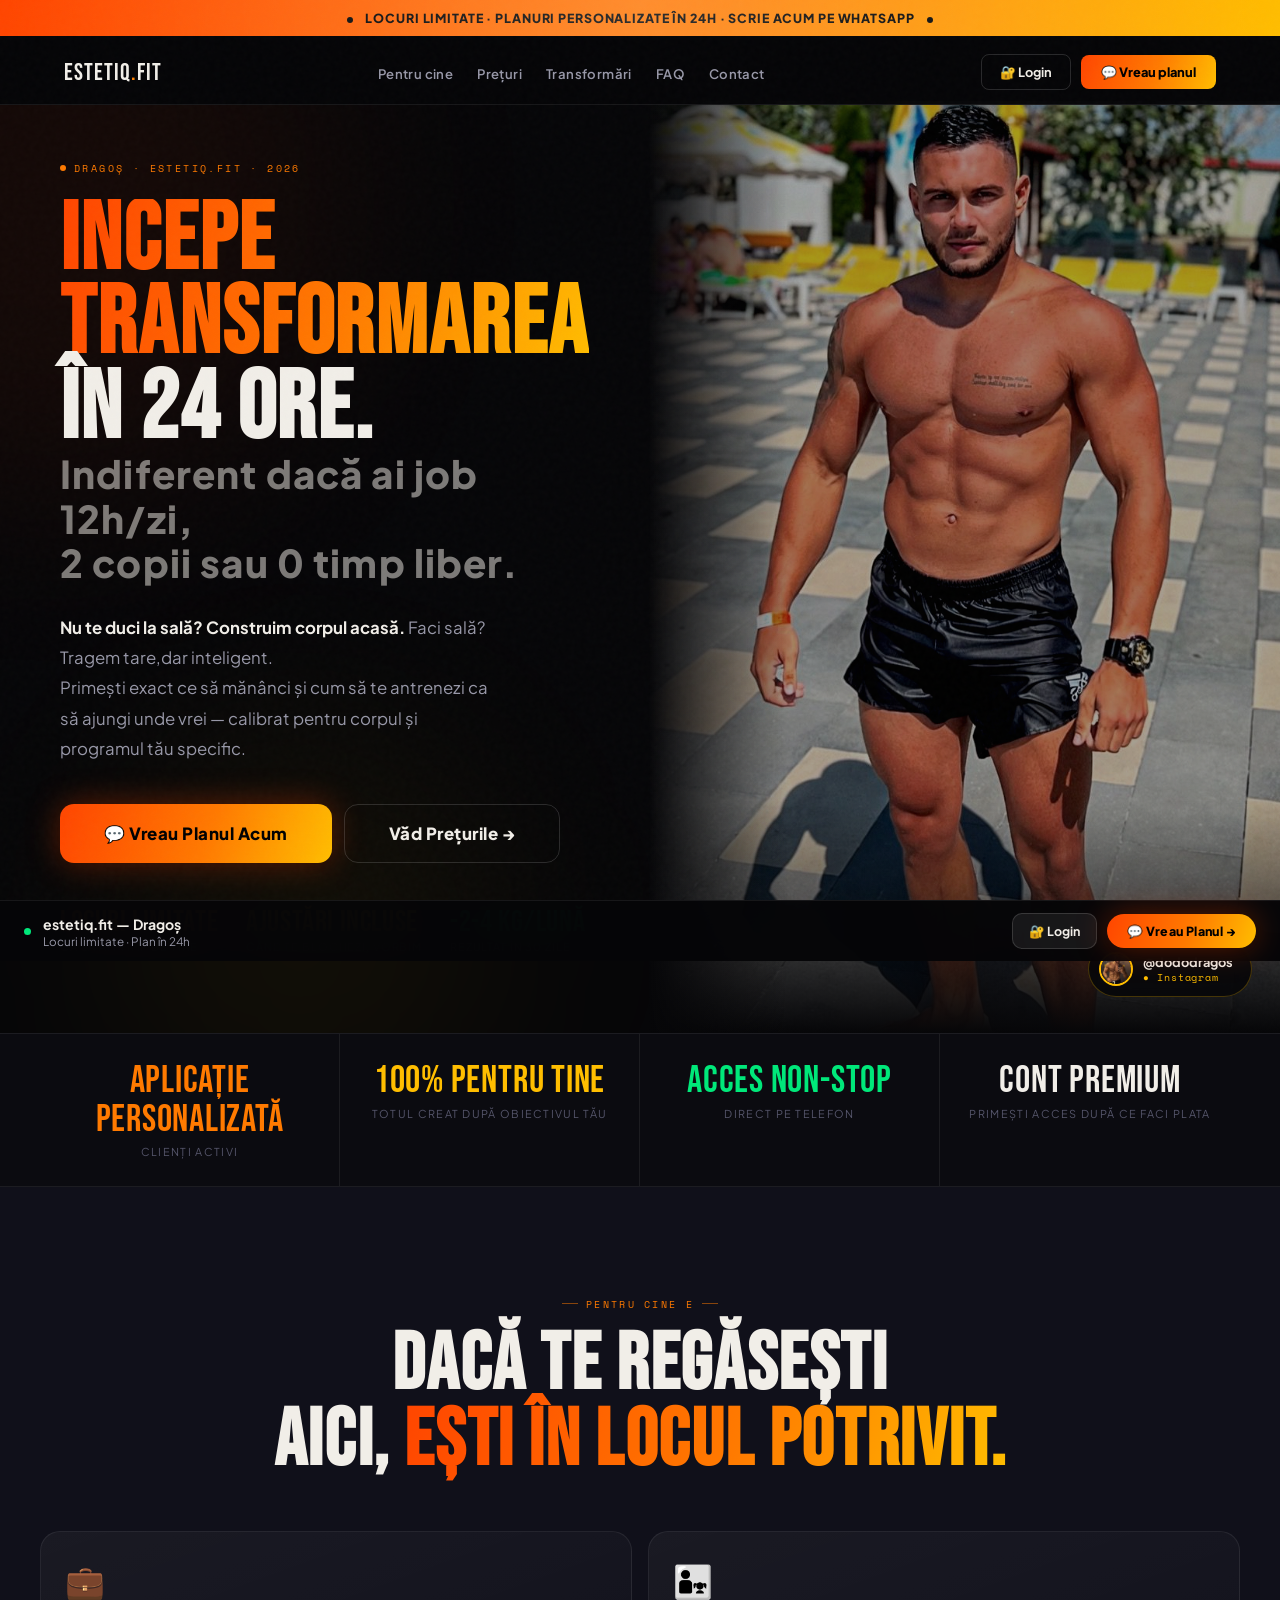
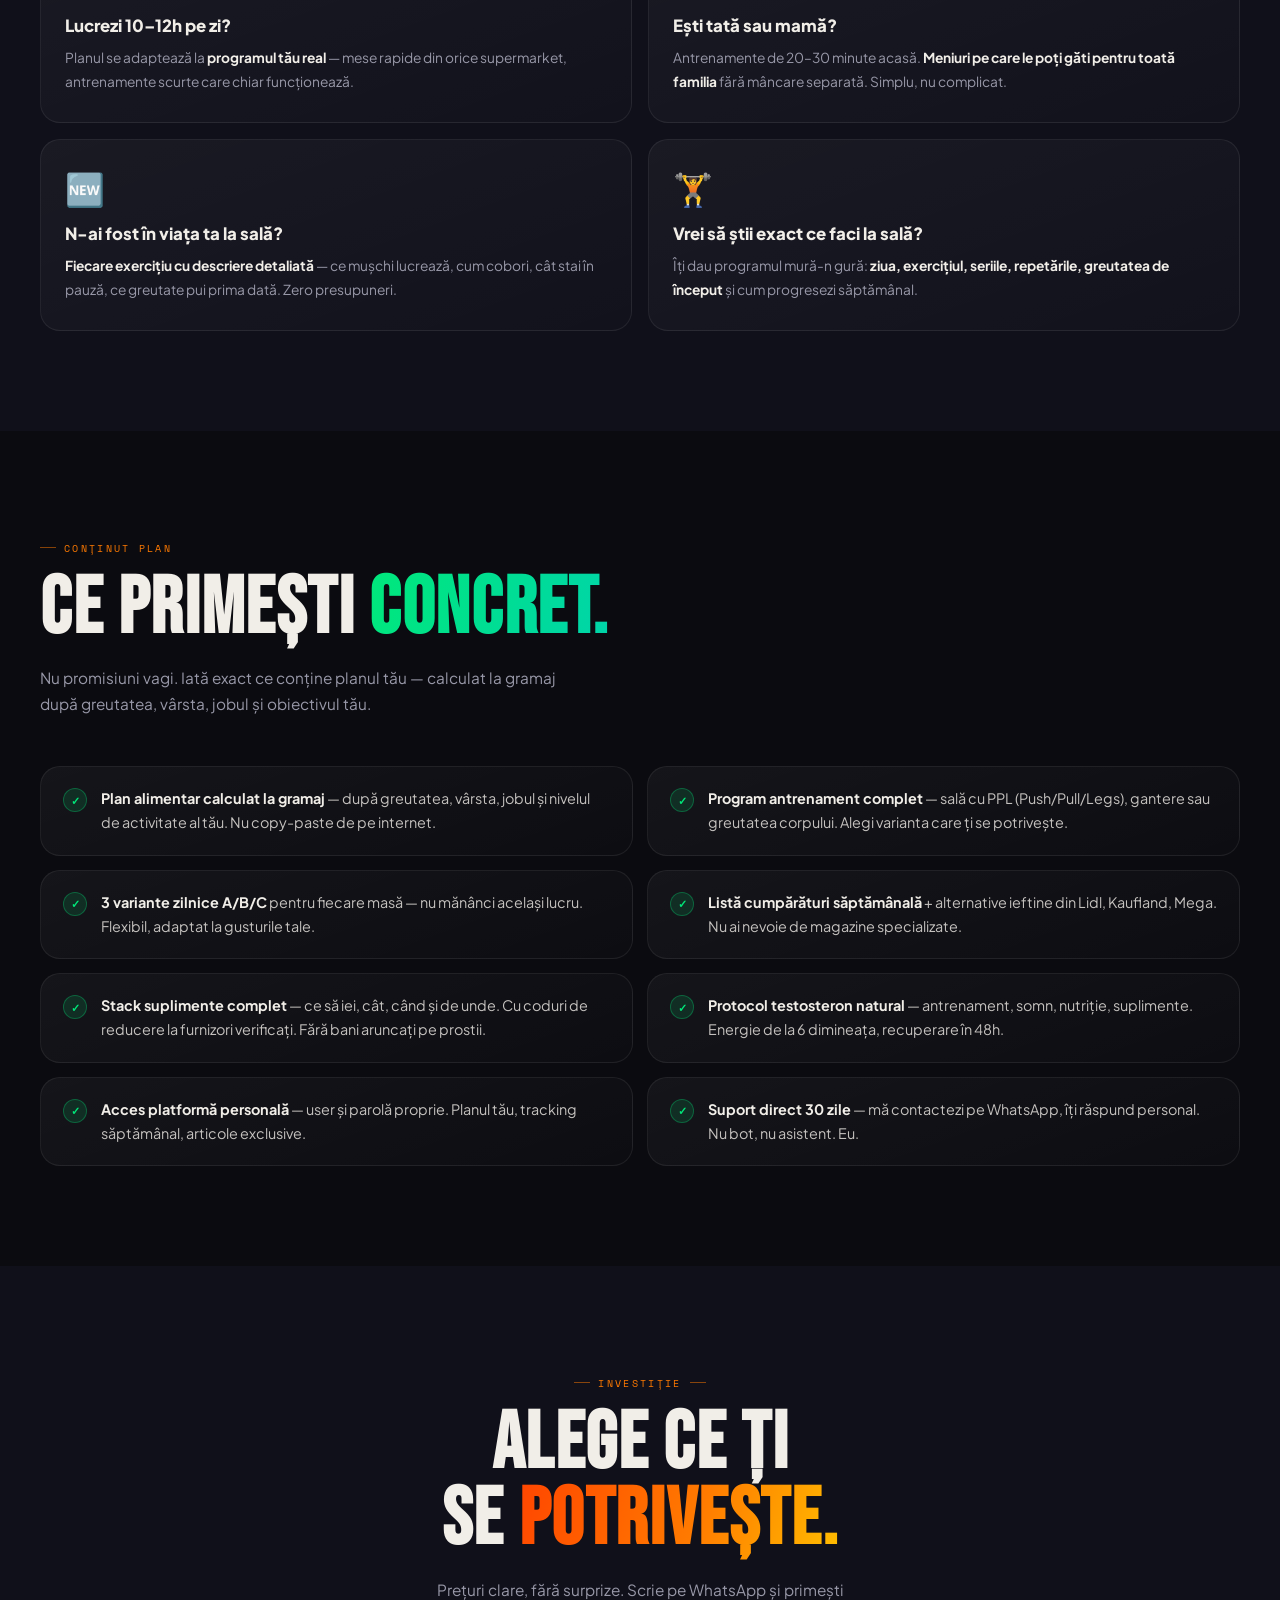
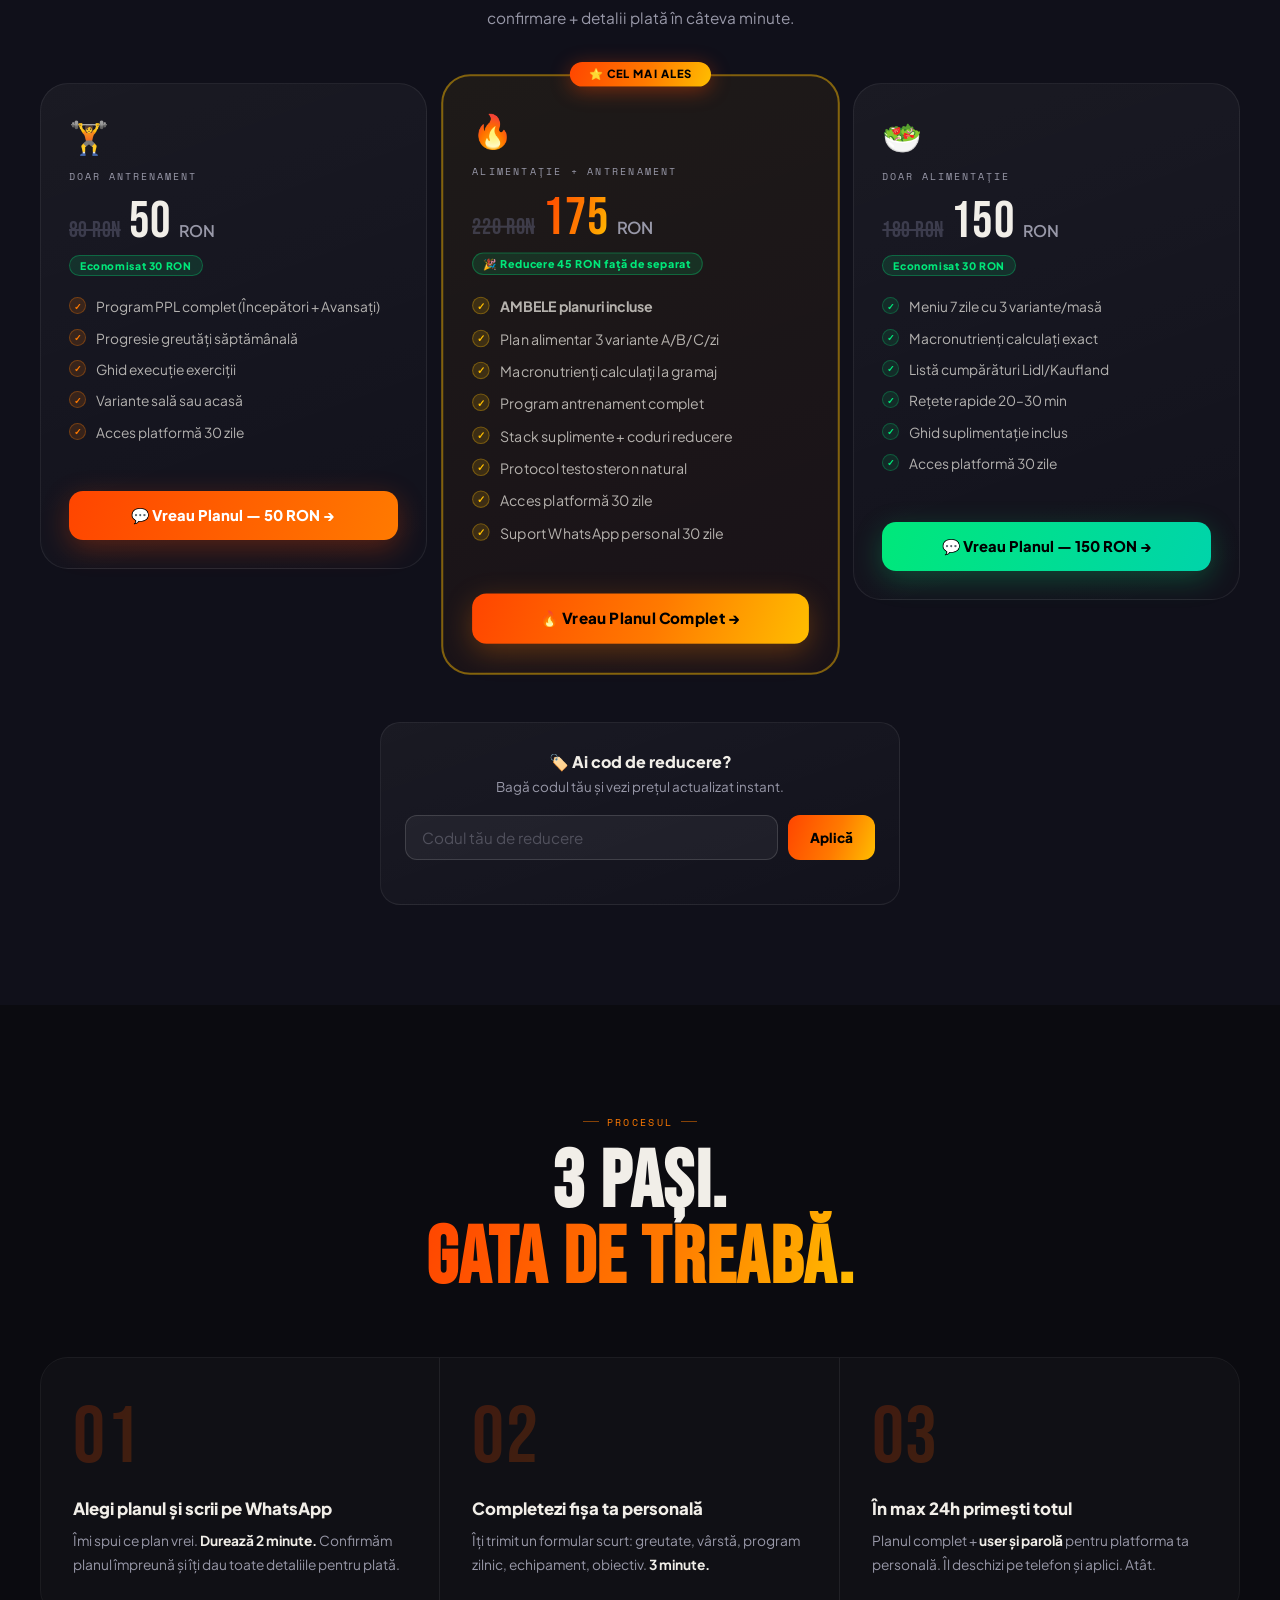
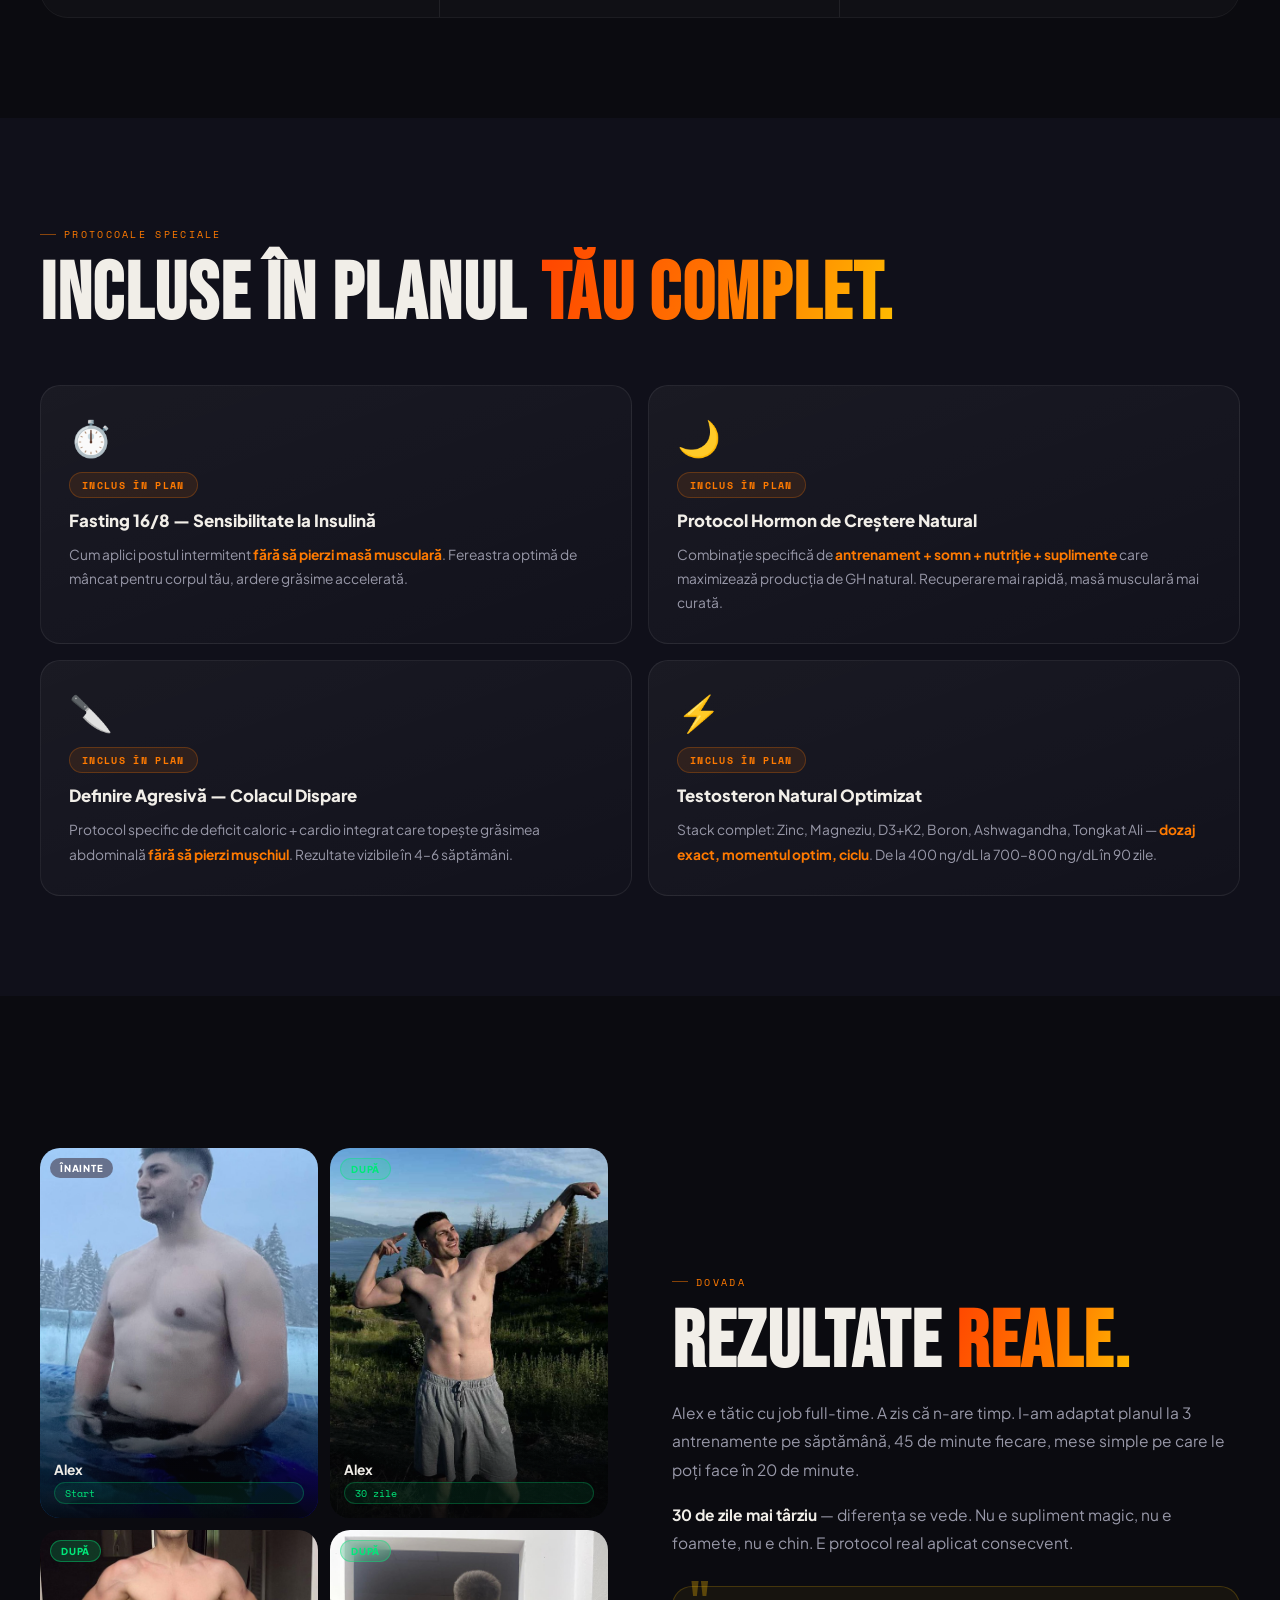
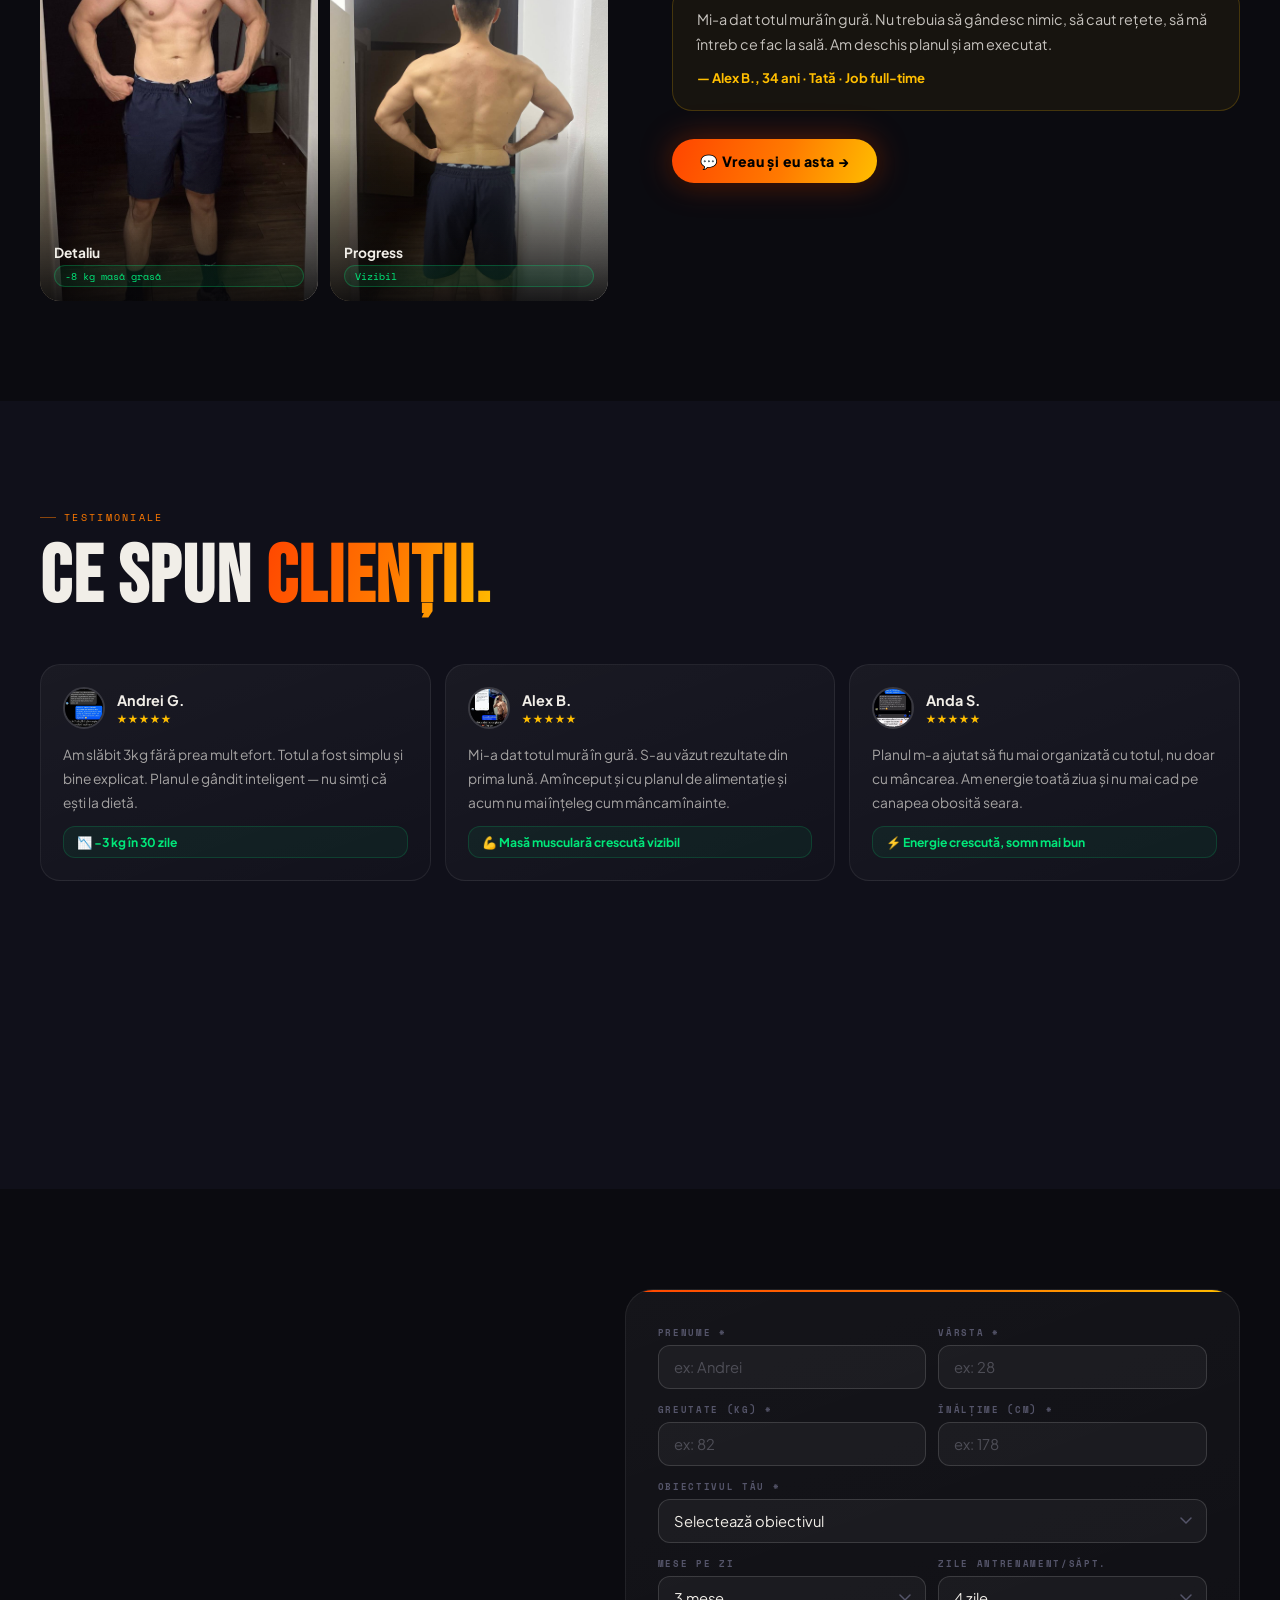
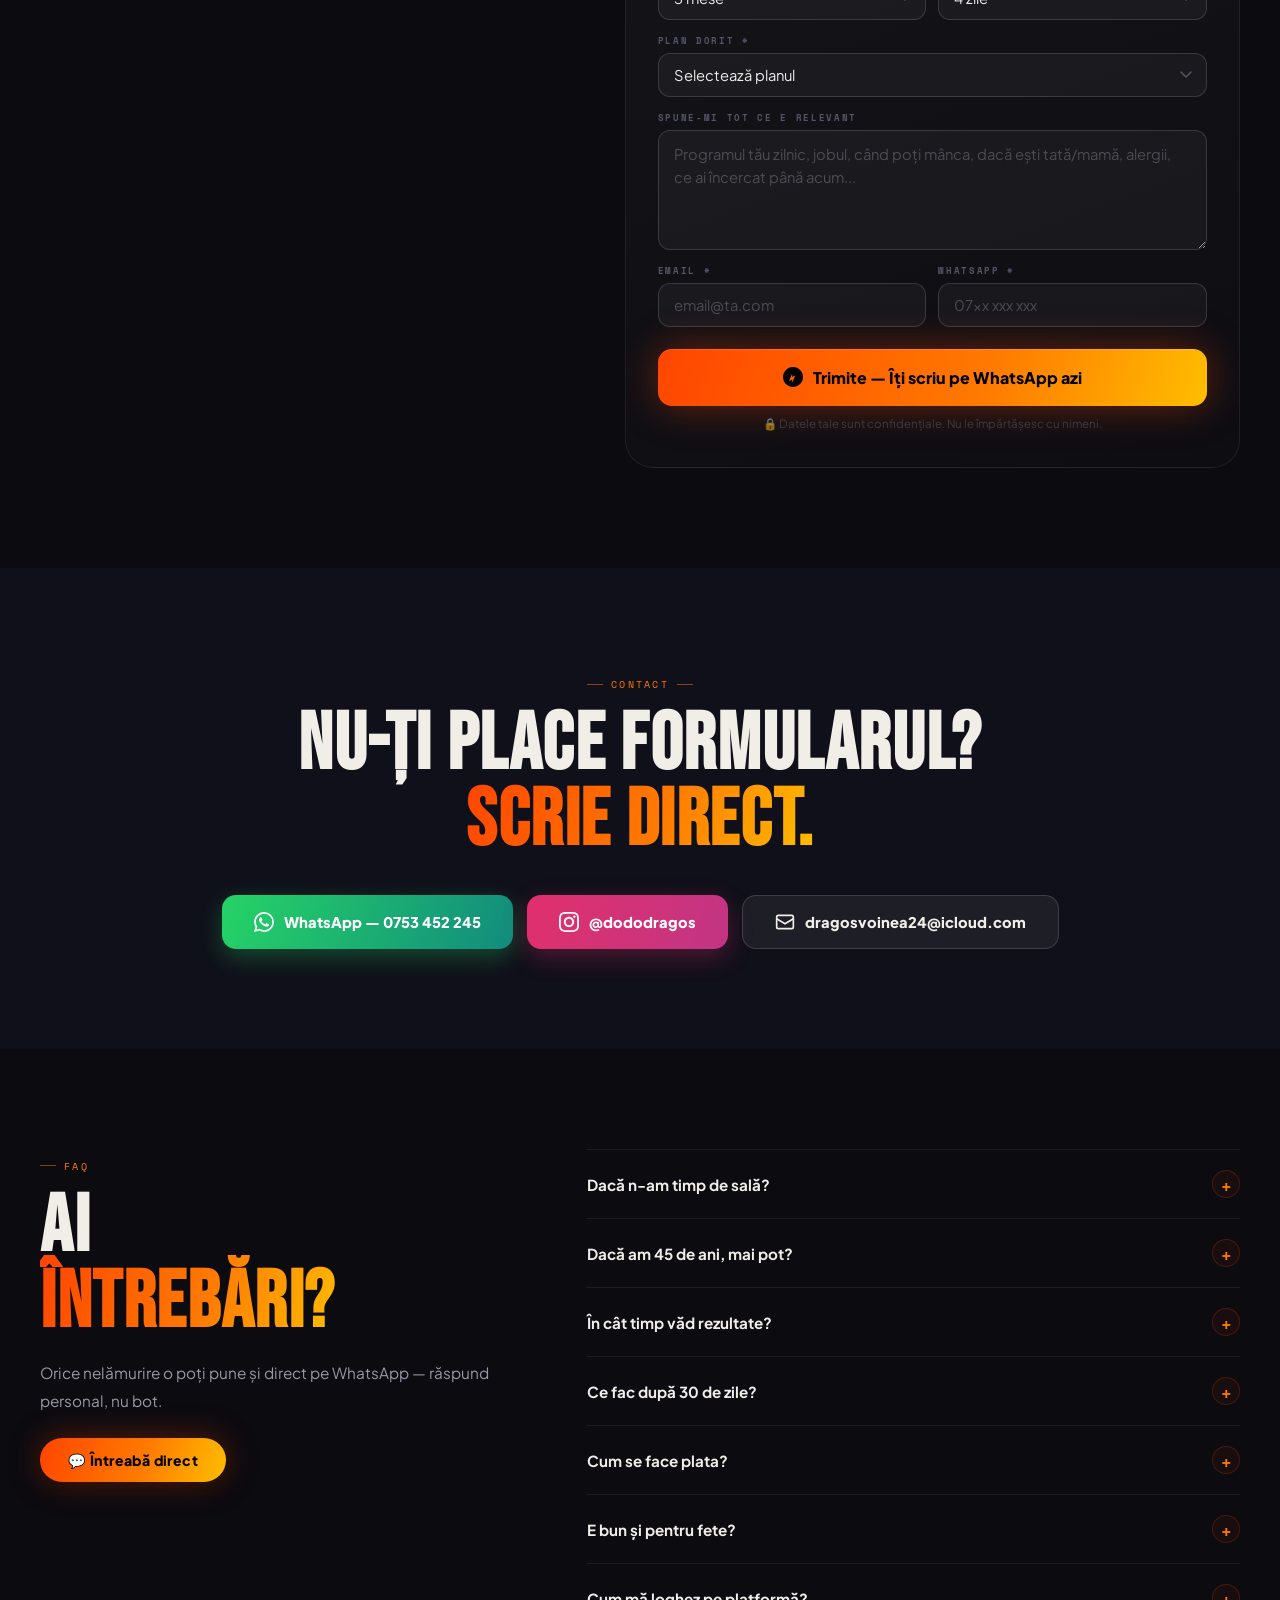
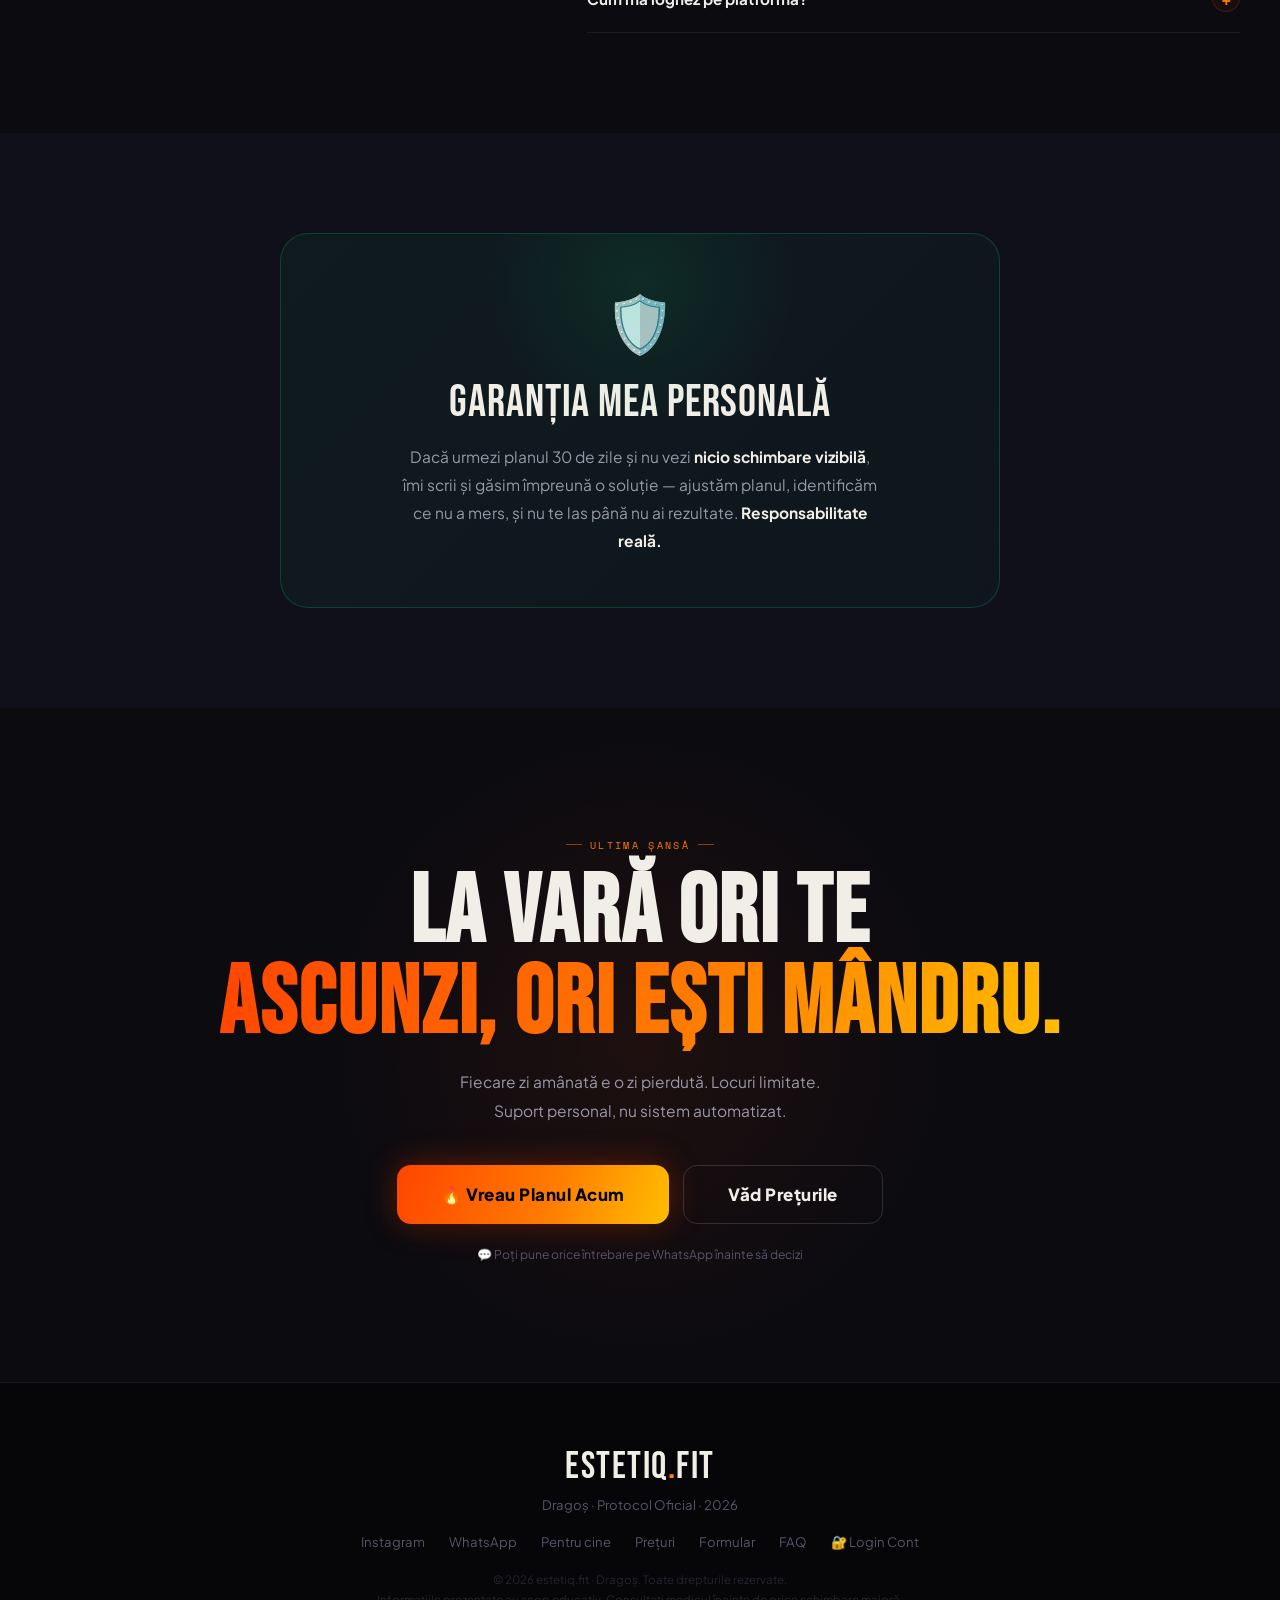
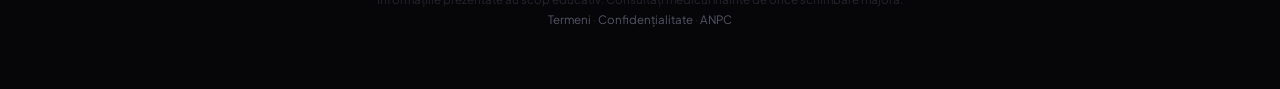
==== index.html @ 69b4f44e "Update index.html" ====
<!DOCTYPE html>
<html lang="ro">
<head>
<meta charset="UTF-8">
<meta name="viewport" content="width=device-width, initial-scale=1.0, viewport-fit=cover">
<meta name="theme-color" content="#060608">
<meta name="apple-mobile-web-app-capable" content="yes">
<meta name="apple-mobile-web-app-status-bar-style" content="black-translucent">
<title>estetiq.fit — Planul tău în 24h · Dragoș</title>
<link rel="preconnect" href="https://fonts.googleapis.com">
<link rel="preconnect" href="https://fonts.gstatic.com" crossorigin>
<link href="https://fonts.googleapis.com/css2?family=Bebas+Neue&family=Plus+Jakarta+Sans:wght@300;400;500;600;700;800;900&family=Space+Mono:wght@400;700&display=swap" rel="stylesheet">

<style>
/* ═══════════════════════════════════════
   RESET & VARS
═══════════════════════════════════════ */
:root {
  --bg:    #060608;
  --bg2:   #0B0B10;
  --bg3:   #10101A;
  --card:  rgba(255,255,255,0.04);
  --bdr:   rgba(255,255,255,0.07);
  --bdr2:  rgba(255,255,255,0.14);
  --white: #F1EEE8;
  --mid:   #9898A8;
  --muted: #55556A;
  --o1:    #FF4500;
  --o2:    #FF7A00;
  --gold:  #FFBE00;
  --g1:    #00E87A;
  --g2:    #00D4AA;
  --grad:  linear-gradient(110deg,#FF4500 0%,#FF7A00 55%,#FFBE00 100%);
  --grad2: linear-gradient(110deg,#00E87A,#00D4AA);
  --gcard: linear-gradient(160deg,rgba(255,255,255,.045) 0%,rgba(255,255,255,.01) 100%);
  --display:'Bebas Neue',sans-serif;
  --body:'Plus Jakarta Sans',sans-serif;
  --mono:'Space Mono',monospace;
  --r:12px; --r2:20px; --r3:28px;
}
*,*::before,*::after{margin:0;padding:0;box-sizing:border-box;}
html{scroll-behavior:smooth;-webkit-text-size-adjust:100%;}
body{font-family:var(--body);background:var(--bg);color:var(--white);overflow-x:hidden;-webkit-font-smoothing:antialiased;}
a{color:inherit;text-decoration:none;}
img{display:block;max-width:100%;}
button{cursor:pointer;font-family:var(--body);}

/* noise overlay */
body::before{content:'';position:fixed;inset:0;z-index:9997;pointer-events:none;
  background-image:url("data:image/svg+xml,%3Csvg viewBox='0 0 200 200' xmlns='http://www.w3.org/2000/svg'%3E%3Cfilter id='n'%3E%3CfeTurbulence type='fractalNoise' baseFrequency='0.85' numOctaves='4' stitchTiles='stitch'/%3E%3C/filter%3E%3Crect width='100%25' height='100%25' filter='url(%23n)'/%3E%3C/svg%3E");
  opacity:.022;}

::-webkit-scrollbar{width:4px;}
::-webkit-scrollbar-track{background:var(--bg);}
::-webkit-scrollbar-thumb{background:var(--o1);border-radius:2px;}

/* ═══════════════════════════════════════
   LOADER
═══════════════════════════════════════ */
#ldr{
  position:fixed;inset:0;z-index:10000;background:var(--bg);
  display:flex;flex-direction:column;align-items:center;justify-content:center;gap:28px;
  transition:opacity .8s ease,visibility .8s ease;
}
#ldr.gone{opacity:0;visibility:hidden;pointer-events:none;}
.ldr-logo{
  font-family:var(--display);font-size:clamp(3.5rem,12vw,7rem);letter-spacing:.04em;
  background:var(--grad);-webkit-background-clip:text;-webkit-text-fill-color:transparent;background-clip:text;
  animation:ldrScale .7s cubic-bezier(.22,1,.36,1) both;
}
@keyframes ldrScale{from{opacity:0;transform:scale(.82)}to{opacity:1;transform:scale(1)}}
.ldr-bar{width:180px;height:2px;background:rgba(255,255,255,.07);border-radius:2px;overflow:hidden;}
.ldr-fill{height:100%;width:0;background:var(--grad);animation:ldrFill 2.4s cubic-bezier(.25,0,.1,1) .3s forwards;}
@keyframes ldrFill{to{width:100%}}
.ldr-tag{font-family:var(--mono);font-size:.6rem;letter-spacing:.22em;text-transform:uppercase;color:var(--muted);opacity:0;animation:fadeUp .5s .5s both;}

/* ═══════════════════════════════════════
   ANNOUNCEMENT BAR
═══════════════════════════════════════ */
#bar{
  position:sticky;top:0;z-index:500;
  background:var(--grad);padding:10px 20px;
  text-align:center;font-weight:800;font-size:.78rem;letter-spacing:.07em;
  text-transform:uppercase;color:#000;overflow:hidden;
}
#bar::before{content:'';position:absolute;inset:0;
  background:linear-gradient(90deg,transparent,rgba(255,255,255,.18),transparent);
  animation:shine 3s linear infinite;}
@keyframes shine{from{transform:translateX(-100%)}to{transform:translateX(100%)}}
.bar-dot{display:inline-block;width:6px;height:6px;background:#000;border-radius:50%;margin:0 10px;vertical-align:middle;animation:blk 1.4s infinite;}
@keyframes blk{0%,100%{opacity:1}50%{opacity:.2}}

/* ═══════════════════════════════════════
   NAV
═══════════════════════════════════════ */
#nav{
  position:sticky;top:40px;z-index:400;
  background:rgba(6,6,8,.96);backdrop-filter:blur(24px);
  border-bottom:1px solid var(--bdr);
}
.nav-inner{
  max-width:1200px;margin:0 auto;
  display:flex;align-items:center;justify-content:space-between;
  padding:14px 24px;gap:14px;
}
.nav-logo{font-family:var(--display);font-size:1.5rem;letter-spacing:.04em;flex-shrink:0;}
.nav-logo span{background:var(--grad);-webkit-background-clip:text;-webkit-text-fill-color:transparent;background-clip:text;}
.nav-links{display:flex;gap:24px;list-style:none;}
.nav-links a{font-size:.82rem;font-weight:600;color:var(--mid);letter-spacing:.03em;transition:color .2s;}
.nav-links a:hover{color:#fff;}
.nav-actions{display:flex;gap:10px;align-items:center;}
.btn-nav-login{
  background:transparent;border:1.5px solid var(--bdr2);
  color:var(--white);padding:9px 18px;border-radius:8px;
  font-weight:700;font-size:.8rem;transition:all .2s;
}
.btn-nav-login:hover{background:rgba(255,255,255,.07);}
.btn-nav{
  background:var(--grad);color:#000;
  padding:9px 20px;border-radius:8px;
  font-weight:800;font-size:.8rem;transition:all .2s;border:none;
}
.btn-nav:hover{transform:scale(1.05);box-shadow:0 0 24px rgba(255,69,0,.4);}

@media(max-width:768px){
  #bar{font-size:.7rem;padding:8px 12px;}
  #nav{top:36px;}
  .nav-inner{padding:10px 14px;flex-wrap:wrap;}
  .nav-logo{font-size:1.25rem;width:100%;}
  .nav-links{display:flex !important;gap:14px;overflow-x:auto;-webkit-overflow-scrolling:touch;scrollbar-width:none;width:100%;padding-bottom:4px;}
  .nav-links::-webkit-scrollbar{display:none;}
  .nav-links li{flex-shrink:0;}
  .nav-links a{font-size:.72rem;white-space:nowrap;}
  .btn-nav-login{display:none;}
  .btn-nav{font-size:.75rem;padding:8px 14px;}
}

/* ═══════════════════════════════════════
   BUTTONS
═══════════════════════════════════════ */
.btn{
  display:inline-flex;align-items:center;justify-content:center;gap:8px;
  padding:13px 28px;border-radius:100px;
  font-weight:800;font-size:.88rem;letter-spacing:.03em;
  border:none;transition:all .25s;position:relative;overflow:hidden;
  white-space:nowrap;cursor:pointer;
}
.btn::after{content:'';position:absolute;inset:0;
  background:linear-gradient(90deg,transparent,rgba(255,255,255,.12),transparent);
  transform:translateX(-100%);transition:transform .5s;}
.btn:hover::after{transform:translateX(100%);}
.btn:active{transform:scale(.97);}
.btn-fire{background:var(--grad);color:#000;
  box-shadow:0 0 32px rgba(255,69,0,.35),0 4px 16px rgba(0,0,0,.5);}
.btn-fire:hover{transform:translateY(-2px);box-shadow:0 0 52px rgba(255,69,0,.55),0 8px 28px rgba(0,0,0,.6);}
.btn-ghost{background:transparent;color:var(--white);border:1.5px solid var(--bdr2);}
.btn-ghost:hover{background:rgba(255,255,255,.07);border-color:rgba(255,255,255,.35);}
.btn-green{background:var(--grad2);color:#000;box-shadow:0 0 28px rgba(0,232,122,.3);}
.btn-green:hover{transform:translateY(-2px);box-shadow:0 0 44px rgba(0,232,122,.5);}
.btn-lg{padding:18px 44px;font-size:1.05rem;border-radius:14px;}
.btn-wide{width:100%;border-radius:14px;}
.btn-sm{padding:9px 20px;font-size:.78rem;}

/* ═══════════════════════════════════════
   SECTION HELPERS
═══════════════════════════════════════ */
.section{padding:100px 20px;}
.container{max-width:1200px;margin:0 auto;}
@media(max-width:768px){.section{padding:72px 16px;}}
.stag{display:inline-flex;align-items:center;gap:8px;
  font-family:var(--mono);font-size:.6rem;letter-spacing:.24em;
  text-transform:uppercase;color:var(--o2);margin-bottom:16px;}
.stag-line{width:16px;height:1px;background:var(--o2);opacity:.5;}
.stitle{font-family:var(--display);font-size:clamp(2.4rem,7vw,5rem);
  line-height:.95;letter-spacing:.02em;margin-bottom:18px;}
.stitle .g{background:var(--grad);-webkit-background-clip:text;-webkit-text-fill-color:transparent;background-clip:text;}
.stitle .gg{background:var(--grad2);-webkit-background-clip:text;-webkit-text-fill-color:transparent;background-clip:text;}

/* REVEAL */
.reveal{opacity:0;transform:translateY(28px);transition:opacity .65s ease,transform .65s ease;}
.reveal.visible{opacity:1;transform:none;}
.reveal-l{opacity:0;transform:translateX(-32px);transition:opacity .65s ease,transform .65s ease;}
.reveal-l.visible{opacity:1;transform:none;}
.reveal-r{opacity:0;transform:translateX(32px);transition:opacity .65s ease,transform .65s ease;}
.reveal-r.visible{opacity:1;transform:none;}

/* ═══════════════════════════════════════
   HERO
═══════════════════════════════════════ */
.hero{
  position:relative;min-height:100svh;
  display:grid;grid-template-columns:1fr 1fr;
  overflow:hidden;padding-top:0;
}
.orb{position:absolute;border-radius:50%;pointer-events:none;filter:blur(100px);}
.orb-1{width:600px;height:600px;background:rgba(255,69,0,.06);top:-200px;left:-250px;z-index:1;}
.orb-2{width:400px;height:400px;background:rgba(255,190,0,.05);bottom:-100px;left:100px;z-index:1;}

.hero-left{
  display:flex;flex-direction:column;justify-content:center;
  padding:60px 60px 80px;position:relative;z-index:10;
}
.hero-eyebrow{
  display:inline-flex;align-items:center;gap:8px;
  font-family:var(--mono);font-size:.6rem;letter-spacing:.25em;
  text-transform:uppercase;color:var(--o2);margin-bottom:24px;
  opacity:0;animation:fadeUp .6s .5s both;
}
.hero-pulse{width:6px;height:6px;border-radius:50%;background:var(--o2);animation:blk 1.6s infinite;}
.hero-headline{
  font-family:var(--display);font-size:clamp(3.4rem,7.5vw,7rem);
  line-height:.88;letter-spacing:.02em;margin-bottom:28px;
  opacity:0;animation:fadeUp .8s .7s both;
}
.hero-headline .line-fire{display:block;background:var(--grad);
  -webkit-background-clip:text;-webkit-text-fill-color:transparent;background-clip:text;}
.hero-headline .line-white{display:block;}
.hero-headline .line-small{
  display:block;font-size:clamp(1.6rem,3vw,2.8rem);
  color:rgba(241,238,232,.5);letter-spacing:.03em;line-height:1.15;
  font-family:var(--body);font-weight:900;
}
.hero-sub{
  font-size:clamp(.92rem,1.6vw,1.05rem);color:var(--mid);
  line-height:1.8;max-width:440px;margin-bottom:40px;
  opacity:0;animation:fadeUp .8s .9s both;
}
.hero-sub strong{color:var(--white);font-weight:700;}
.hero-ctas{display:flex;gap:12px;flex-wrap:wrap;opacity:0;animation:fadeUp .8s 1.1s both;}
.hero-proof{
  display:flex;gap:28px;margin-top:44px;
  opacity:0;animation:fadeUp .8s 1.3s both;flex-wrap:wrap;
}
.proof-item{display:flex;flex-direction:column;gap:3px;}
.proof-num{font-family:var(--display);font-size:1.9rem;line-height:1;letter-spacing:.02em;}
.proof-num.c1{color:var(--o2);}
.proof-num.c2{color:var(--gold);}
.proof-num.c3{color:var(--g1);}
.proof-label{font-size:.68rem;color:var(--muted);letter-spacing:.08em;text-transform:uppercase;}
.hero-right{position:relative;overflow:hidden;}
.hero-photo{position:absolute;inset:0;width:100%;height:100%;
  object-fit:cover;object-position:center top;
  filter:saturate(.8) contrast(1.1) brightness(.65);}
.hero-right::before{
  content:'';position:absolute;inset:0;z-index:2;
  background:linear-gradient(to right,var(--bg) 0%,transparent 22%),
             linear-gradient(to top,var(--bg) 0%,transparent 25%);}
.hero-float-badge{
  position:absolute;bottom:36px;right:28px;z-index:10;
  background:rgba(6,6,8,.88);backdrop-filter:blur(20px);
  border:1px solid rgba(255,190,0,.25);border-radius:100px;
  padding:10px 18px 10px 10px;
  display:flex;align-items:center;gap:10px;
  text-decoration:none;color:var(--white);
  transition:all .3s;opacity:0;animation:fadeUp .6s 1.5s both;
}
.hero-float-badge:hover{border-color:var(--gold);box-shadow:0 0 24px rgba(255,190,0,.2);}
.hero-float-badge img{width:34px;height:34px;border-radius:50%;object-fit:cover;border:2px solid var(--gold);}
.hfb-handle{font-weight:700;font-size:.8rem;}
.hfb-live{font-size:.6rem;color:var(--gold);font-family:var(--mono);letter-spacing:.1em;}

@media(max-width:900px){
  .hero{grid-template-columns:1fr;min-height:auto;}
  .hero-left{padding:48px 20px 32px;order:1;}
  .hero-right{display:block;position:relative;height:65vw;max-height:480px;
    margin:0 16px 40px 16px;border-radius:24px;overflow:hidden;order:2;}
  .hero-right::before{background:linear-gradient(to top,var(--bg) 0%,transparent 30%);}
  .hero-photo{object-position:center 20%;filter:saturate(.9) contrast(1.05) brightness(.75);}
  .hero-float-badge{bottom:16px;right:16px;left:16px;justify-content:center;}
}

/* ═══════════════════════════════════════
   STATS BAR
═══════════════════════════════════════ */
.stats-bar{background:var(--bg2);border-top:1px solid var(--bdr);border-bottom:1px solid var(--bdr);}
.stats-inner{max-width:1200px;margin:0 auto;display:grid;grid-template-columns:repeat(4,1fr);}
@media(max-width:640px){.stats-inner{grid-template-columns:repeat(2,1fr);}}
.stat-cell{
  padding:28px 20px;text-align:center;
  border-right:1px solid var(--bdr);
  position:relative;overflow:hidden;transition:background .3s;
}
.stat-cell:last-child{border-right:none;}
.stat-cell::after{content:'';position:absolute;bottom:0;left:50%;transform:translateX(-50%);
  width:0;height:2px;background:var(--grad);transition:width .4s;}
.stat-cell:hover::after{width:70%;}
.stat-n{font-family:var(--display);font-size:2.4rem;letter-spacing:.02em;line-height:1;}
.stat-n.o{color:var(--o2);} .stat-n.g{color:var(--gold);} .stat-n.gr{color:var(--g1);} .stat-n.w{color:var(--white);}
.stat-l{font-size:.68rem;color:var(--muted);letter-spacing:.12em;text-transform:uppercase;margin-top:6px;}

/* ═══════════════════════════════════════
   PENTRU CINE
═══════════════════════════════════════ */
.who-section{background:var(--bg3);}
.who-grid{display:grid;grid-template-columns:repeat(2,1fr);gap:16px;margin-top:52px;}
@media(max-width:640px){.who-grid{grid-template-columns:1fr;}}
.who-card{
  background:var(--gcard);border:1px solid var(--bdr);
  border-radius:var(--r2);padding:28px 24px;
  position:relative;overflow:hidden;transition:all .3s;
}
.who-card::before{content:'';position:absolute;top:0;left:0;right:0;height:2px;
  background:var(--grad);transform:scaleX(0);transition:transform .3s;}
.who-card:hover::before{transform:scaleX(1);}
.who-card:hover{border-color:rgba(255,122,0,.35);transform:translateY(-4px);}
.who-icon{font-size:2rem;margin-bottom:14px;}
.who-title{font-weight:800;font-size:1.05rem;margin-bottom:10px;}
.who-text{font-size:.86rem;color:var(--mid);line-height:1.75;}
.who-text strong{color:var(--white);}

/* ═══════════════════════════════════════
   CE PRIMEȘTI
═══════════════════════════════════════ */
.get-section{background:var(--bg2);}
.get-grid{display:grid;grid-template-columns:1fr 1fr;gap:14px;margin-top:48px;}
@media(max-width:768px){.get-grid{grid-template-columns:1fr;}}
.get-item{
  display:flex;align-items:flex-start;gap:14px;
  padding:20px 22px;border-radius:var(--r2);
  background:var(--gcard);border:1px solid var(--bdr);transition:all .3s;
}
.get-item:hover{border-color:rgba(0,232,122,.28);background:rgba(0,232,122,.03);}
.get-check{
  width:24px;height:24px;border-radius:50%;flex-shrink:0;
  background:rgba(0,232,122,.12);border:1px solid rgba(0,232,122,.3);
  display:flex;align-items:center;justify-content:center;
  color:var(--g1);font-size:.7rem;font-weight:900;margin-top:1px;
}
.get-text{font-size:.9rem;color:rgba(241,238,232,.8);line-height:1.65;}
.get-text strong{color:var(--white);font-weight:700;}

/* ═══════════════════════════════════════
   PREȚURI
═══════════════════════════════════════ */
.price-section{background:var(--bg3);}
.pricing-grid{display:grid;grid-template-columns:repeat(3,1fr);gap:20px;align-items:start;}
@media(max-width:900px){.pricing-grid{grid-template-columns:1fr;max-width:460px;margin-left:auto;margin-right:auto;}}
.price-card{
  border-radius:var(--r3);position:relative;
  background:var(--gcard);border:1px solid var(--bdr);
  overflow:visible;transition:all .35s;
}
.price-card:hover{transform:translateY(-6px);border-color:rgba(255,122,0,.3);}
.price-card.featured{border:2px solid rgba(255,190,0,.45);
  background:linear-gradient(160deg,rgba(255,190,0,.06),rgba(255,69,0,.04));
  transform:scale(1.03);}
.price-card.featured:hover{transform:scale(1.03) translateY(-6px);}
.price-best-badge{
  position:absolute;top:-14px;left:50%;transform:translateX(-50%);
  background:var(--grad);color:#000;padding:5px 18px;border-radius:100px;
  font-size:.68rem;font-weight:900;letter-spacing:.08em;white-space:nowrap;
  box-shadow:0 4px 20px rgba(255,69,0,.4);
}
.price-top{padding:32px 28px 24px;}
.price-icon{font-size:2rem;margin-bottom:12px;}
.price-name{font-family:var(--mono);font-size:.62rem;letter-spacing:.2em;text-transform:uppercase;color:var(--mid);margin-bottom:12px;}
.price-amount{display:flex;align-items:baseline;gap:8px;margin-bottom:6px;}
.price-original{font-family:var(--display);font-size:1.4rem;letter-spacing:.02em;color:var(--muted);text-decoration:line-through;opacity:.6;}
.price-sale{font-family:var(--display);font-size:3.2rem;letter-spacing:.02em;line-height:1;color:var(--white);}
.price-sale.colored{background:var(--grad);-webkit-background-clip:text;-webkit-text-fill-color:transparent;background-clip:text;}
.price-ron{font-size:1rem;color:var(--mid);font-weight:600;}
.price-save-badge{
  display:inline-block;font-size:.65rem;font-weight:900;padding:3px 10px;
  background:rgba(0,232,122,.12);border:1px solid rgba(0,232,122,.3);
  color:var(--g1);border-radius:100px;letter-spacing:.06em;margin-bottom:20px;
}
.price-features{list-style:none;margin-bottom:24px;}
.price-features li{display:flex;align-items:flex-start;gap:10px;font-size:.86rem;color:rgba(241,238,232,.72);margin-bottom:10px;line-height:1.55;}
.pf-ck{width:17px;height:17px;border-radius:50%;flex-shrink:0;display:flex;align-items:center;justify-content:center;font-size:.58rem;font-weight:900;margin-top:1px;}
.pf-ck.o{background:rgba(255,122,0,.15);border:1px solid rgba(255,122,0,.3);color:var(--o2);}
.pf-ck.g{background:rgba(255,190,0,.15);border:1px solid rgba(255,190,0,.3);color:var(--gold);}
.pf-ck.gr{background:rgba(0,232,122,.1);border:1px solid rgba(0,232,122,.25);color:var(--g1);}
.price-bottom{padding:0 28px 28px;}
.price-cta-btn{
  display:flex;align-items:center;justify-content:center;gap:10px;
  width:100%;padding:15px;border-radius:14px;
  font-weight:800;font-size:.92rem;border:none;cursor:pointer;
  transition:all .3s;position:relative;overflow:hidden;
}
.price-cta-btn::after{content:'';position:absolute;inset:0;
  background:linear-gradient(90deg,transparent,rgba(255,255,255,.1),transparent);
  transform:translateX(-100%);transition:transform .5s;}
.price-cta-btn:hover::after{transform:translateX(100%);}
.pcb-o{background:linear-gradient(110deg,var(--o1),var(--o2));color:#fff;box-shadow:0 8px 28px rgba(255,69,0,.3);}
.pcb-o:hover{box-shadow:0 14px 40px rgba(255,69,0,.5);transform:translateY(-2px);}
.pcb-g{background:var(--grad);color:#000;box-shadow:0 8px 28px rgba(255,122,0,.3);}
.pcb-g:hover{box-shadow:0 14px 40px rgba(255,122,0,.5);transform:translateY(-2px);}
.pcb-gr{background:var(--grad2);color:#000;box-shadow:0 8px 28px rgba(0,232,122,.25);}
.pcb-gr:hover{box-shadow:0 14px 40px rgba(0,232,122,.45);transform:translateY(-2px);}

/* ─── COD REDUCERE ─── */
.discount-box{
  max-width:520px;margin:56px auto 0;
  background:var(--gcard);border:1px solid var(--bdr);
  border-radius:var(--r2);padding:28px 24px;text-align:center;
}
.disc-title{font-weight:800;font-size:1rem;margin-bottom:6px;}
.disc-sub{font-size:.84rem;color:var(--mid);margin-bottom:20px;}
.disc-row{display:flex;gap:10px;}
.disc-input{
  flex:1;padding:12px 16px;
  background:rgba(255,255,255,.05);border:1.5px solid var(--bdr2);
  border-radius:var(--r);color:var(--white);
  font-family:var(--body);font-size:.95rem;outline:none;transition:all .25s;
  text-transform:uppercase;letter-spacing:.06em;
}
.disc-input::placeholder{color:rgba(152,152,168,.4);text-transform:none;letter-spacing:0;}
.disc-input:focus{border-color:rgba(255,122,0,.45);background:rgba(255,122,0,.04);box-shadow:0 0 0 3px rgba(255,122,0,.08);}
.disc-input.valid{border-color:rgba(0,232,122,.5);}
.disc-input.invalid{border-color:rgba(255,69,0,.5);}
.disc-btn{
  padding:12px 22px;border-radius:var(--r);border:none;
  background:var(--grad);color:#000;font-weight:800;font-size:.85rem;
  cursor:pointer;transition:all .25s;white-space:nowrap;
}
.disc-btn:hover{box-shadow:0 0 24px rgba(255,122,0,.4);transform:translateY(-1px);}
.disc-result{margin-top:16px;font-size:.88rem;font-weight:700;opacity:0;transition:opacity .3s;}
.disc-result.show{opacity:1;}
.disc-result.ok{color:var(--g1);}
.disc-result.err{color:var(--o1);}

/* ═══════════════════════════════════════
   CUM FUNCȚIONEAZĂ
═══════════════════════════════════════ */
.how-section{background:var(--bg2);}
.how-steps{
  display:grid;grid-template-columns:repeat(3,1fr);gap:0;
  margin-top:60px;border:1px solid var(--bdr);border-radius:var(--r3);overflow:hidden;
}
@media(max-width:700px){.how-steps{grid-template-columns:1fr;}}
.how-step{
  padding:40px 32px;border-right:1px solid var(--bdr);
  background:rgba(255,255,255,.02);transition:background .3s;
  position:relative;overflow:hidden;
}
.how-step:last-child{border-right:none;}
.how-step:hover{background:rgba(255,69,0,.03);}
.how-num{
  font-family:var(--display);font-size:5rem;letter-spacing:.02em;line-height:1;
  background:var(--grad);-webkit-background-clip:text;-webkit-text-fill-color:transparent;background-clip:text;
  opacity:.2;margin-bottom:20px;transition:opacity .3s;
}
.how-step:hover .how-num{opacity:.65;}
.how-step-t{font-weight:800;font-size:1.05rem;margin-bottom:10px;}
.how-step-d{font-size:.86rem;color:var(--mid);line-height:1.75;}
.how-step-d strong{color:var(--white);}
@media(max-width:700px){.how-step{border-right:none;border-bottom:1px solid var(--bdr);}
  .how-step:last-child{border-bottom:none;}}

/* ═══════════════════════════════════════
   TRANSFORMĂRI
═══════════════════════════════════════ */
.transform-section{background:var(--bg2);overflow:hidden;}
.transform-layout{display:grid;grid-template-columns:1fr 1fr;gap:64px;align-items:center;margin-top:52px;}
@media(max-width:900px){.transform-layout{grid-template-columns:1fr;gap:40px;}}
.transform-photos{display:grid;grid-template-columns:1fr 1fr;gap:12px;}
.transform-photo-wrap{position:relative;border-radius:var(--r2);overflow:hidden;cursor:pointer;}
.transform-photo-wrap img{width:100%;aspect-ratio:3/4;object-fit:cover;transition:transform .4s;filter:saturate(.9);}
.transform-photo-wrap:hover img{transform:scale(1.04);}
.t-badge{position:absolute;top:10px;left:10px;padding:4px 10px;border-radius:100px;font-size:.6rem;font-weight:900;letter-spacing:.08em;backdrop-filter:blur(8px);}
.t-before{background:rgba(85,85,106,.75);color:#fff;}
.t-after{background:rgba(0,232,122,.18);border:1px solid rgba(0,232,122,.4);color:var(--g1);}
.t-overlay{position:absolute;inset:0;background:linear-gradient(to top,rgba(6,6,8,.9) 0%,transparent 45%);
  display:flex;flex-direction:column;justify-content:flex-end;padding:14px;}
.t-name{font-weight:700;font-size:.86rem;}
.t-result{font-family:var(--mono);font-size:.6rem;color:var(--g1);
  border:1px solid rgba(0,232,122,.25);background:rgba(0,232,122,.08);
  padding:3px 10px;border-radius:100px;display:inline-block;margin-top:4px;}
.transform-text p{color:var(--mid);line-height:1.85;margin-bottom:16px;font-size:.97rem;}
.transform-text p strong{color:var(--white);}
.tx-quote{
  margin-top:28px;padding:20px 24px;
  background:rgba(255,190,0,.05);border:1px solid rgba(255,190,0,.2);
  border-radius:var(--r2);font-size:.9rem;color:rgba(241,238,232,.8);
  line-height:1.75;position:relative;
}
.tx-quote::before{content:'"';font-family:var(--display);font-size:4rem;letter-spacing:.02em;
  color:var(--gold);opacity:.3;position:absolute;top:-12px;left:16px;line-height:1;}
.tx-author{margin-top:10px;font-weight:700;font-size:.82rem;color:var(--gold);}

/* ═══════════════════════════════════════
   REVIEWS
═══════════════════════════════════════ */
.reviews-section{background:var(--bg3);}
.reviews-grid{display:grid;grid-template-columns:repeat(3,1fr);gap:14px;margin-top:48px;}
@media(max-width:900px){.reviews-grid{grid-template-columns:1fr 1fr;}}
@media(max-width:560px){.reviews-grid{grid-template-columns:1fr;}}
.review-card{background:var(--gcard);border:1px solid var(--bdr);border-radius:var(--r2);padding:22px;transition:all .3s;}
.review-card:hover{border-color:rgba(255,122,0,.25);transform:translateY(-4px);}
.review-top{display:flex;align-items:center;gap:12px;margin-bottom:14px;}
.rev-avatar{width:42px;height:42px;border-radius:50%;object-fit:cover;border:2px solid var(--bdr2);transition:border-color .2s;}
.review-card:hover .rev-avatar{border-color:var(--o2);}
.rev-name{font-weight:700;font-size:.9rem;}
.rev-stars{font-size:.7rem;color:var(--gold);margin-top:2px;letter-spacing:1px;}
.rev-text{color:rgba(241,238,232,.65);line-height:1.72;font-size:.86rem;}
.rev-result{margin-top:12px;padding:7px 13px;background:rgba(0,232,122,.06);border:1px solid rgba(0,232,122,.16);border-radius:var(--r);font-size:.76rem;font-weight:700;color:var(--g1);}

/* ═══════════════════════════════════════
   FORMULAR
═══════════════════════════════════════ */
.form-section{background:var(--bg2);}
.form-layout{display:grid;grid-template-columns:1fr 1.2fr;gap:72px;align-items:start;}
@media(max-width:900px){.form-layout{grid-template-columns:1fr;gap:44px;}}
.form-box{background:var(--gcard);border:1px solid var(--bdr);border-radius:var(--r3);padding:36px 32px;position:relative;overflow:hidden;}
.form-box::before{content:'';position:absolute;top:0;left:0;right:0;height:2px;background:var(--grad);}
@media(max-width:600px){.form-box{padding:24px 16px;}}
.ff{display:flex;flex-direction:column;gap:6px;margin-bottom:14px;}
.ff label{font-family:var(--mono);font-size:.58rem;letter-spacing:.18em;text-transform:uppercase;color:var(--muted);font-weight:700;}
.ff input,.ff select,.ff textarea{
  padding:12px 15px;background:rgba(255,255,255,.04);border:1.5px solid var(--bdr2);
  border-radius:var(--r);color:var(--white);font-family:var(--body);font-size:.92rem;outline:none;
  transition:all .25s;width:100%;-webkit-appearance:none;appearance:none;
}
.ff input::placeholder,.ff textarea::placeholder{color:rgba(152,152,168,.4);}
.ff input:focus,.ff select:focus,.ff textarea:focus{border-color:rgba(255,122,0,.45);background:rgba(255,122,0,.03);box-shadow:0 0 0 3px rgba(255,122,0,.07);}
.ff select{background-image:url("data:image/svg+xml,%3Csvg xmlns='http://www.w3.org/2000/svg' width='12' height='8'%3E%3Cpath d='M1 1l5 5 5-5' stroke='%2355556A' stroke-width='1.5' fill='none' stroke-linecap='round'/%3E%3C/svg%3E");background-repeat:no-repeat;background-position:right 14px center;padding-right:38px;cursor:pointer;}
.ff select option{background:#0B0B10;}
.ff textarea{resize:vertical;min-height:100px;line-height:1.6;}
.ff-2{display:grid;grid-template-columns:1fr 1fr;gap:12px;}
@media(max-width:480px){.ff-2{grid-template-columns:1fr;}}
.form-submit{
  width:100%;padding:18px;border-radius:14px;border:none;
  font-family:var(--body);font-size:1rem;font-weight:900;cursor:pointer;
  background:linear-gradient(110deg,var(--o1),var(--o2) 60%,var(--gold));
  color:#000;box-shadow:0 0 40px rgba(255,69,0,.38),inset 0 1px 0 rgba(255,255,255,.12);
  transition:all .3s;margin-top:8px;display:flex;align-items:center;justify-content:center;gap:10px;
}
.form-submit:hover{transform:translateY(-3px);box-shadow:0 0 60px rgba(255,69,0,.58);}
.form-submit:active{transform:scale(.98);}
.form-promise{display:flex;flex-direction:column;gap:10px;margin-top:28px;}
.fp-item{display:flex;align-items:center;gap:12px;font-size:.88rem;color:var(--mid);}
.fp-icon{font-size:1.2rem;flex-shrink:0;}

/* ═══════════════════════════════════════
   CONTACT
═══════════════════════════════════════ */
.contact-section{background:var(--bg3);text-align:center;}
.contact-btns{display:flex;justify-content:center;gap:14px;flex-wrap:wrap;margin-top:36px;}
.c-btn{display:inline-flex;align-items:center;gap:10px;padding:16px 32px;border-radius:14px;font-weight:800;font-size:.92rem;text-decoration:none;transition:all .3s;border:none;cursor:pointer;}
.c-btn:hover{transform:translateY(-3px);}
.c-wa{background:linear-gradient(110deg,#25D366,#128C7E);color:#fff;box-shadow:0 8px 24px rgba(37,211,102,.3);}
.c-wa:hover{box-shadow:0 14px 36px rgba(37,211,102,.5);}
.c-ig{background:linear-gradient(110deg,#E1306C,#C13584);color:#fff;box-shadow:0 8px 24px rgba(225,48,108,.3);}
.c-ig:hover{box-shadow:0 14px 36px rgba(225,48,108,.5);}
.c-mail{background:rgba(255,255,255,.06);border:1.5px solid var(--bdr2);color:var(--white);}
.c-mail:hover{background:rgba(255,255,255,.12);}

/* ═══════════════════════════════════════
   FAQ
═══════════════════════════════════════ */
.faq-section{background:var(--bg2);}
.faq-layout{display:grid;grid-template-columns:1fr 1.4fr;gap:80px;align-items:start;}
@media(max-width:900px){.faq-layout{grid-template-columns:1fr;gap:40px;}}
.faq-list{border-top:1px solid var(--bdr);}
.faq-item{border-bottom:1px solid var(--bdr);}
.faq-q{display:flex;justify-content:space-between;align-items:center;gap:20px;cursor:pointer;padding:20px 0;font-weight:700;font-size:.95rem;transition:color .2s;}
.faq-q:hover{color:var(--o2);}
.faq-icon{width:28px;height:28px;border-radius:50%;background:rgba(255,69,0,.06);border:1px solid rgba(255,69,0,.2);
  display:flex;align-items:center;justify-content:center;color:var(--o2);font-size:1rem;flex-shrink:0;transition:all .3s;}
.faq-item.open .faq-icon{transform:rotate(45deg);background:rgba(255,69,0,.15);border-color:rgba(255,69,0,.4);}
.faq-a{max-height:0;overflow:hidden;transition:max-height .4s ease;}
.faq-a-inner{color:var(--mid);line-height:1.85;font-size:.9rem;padding-bottom:18px;}
.faq-a-inner strong{color:var(--white);}
.faq-item.open .faq-a{max-height:300px;}

/* ═══════════════════════════════════════
   GARANȚIE
═══════════════════════════════════════ */
.guarantee-section{background:var(--bg3);}
.guarantee-box{
  max-width:720px;margin:0 auto;
  background:linear-gradient(135deg,rgba(0,232,122,.05),rgba(0,212,170,.03));
  border:1px solid rgba(0,232,122,.2);border-radius:var(--r3);
  padding:52px 44px;text-align:center;position:relative;overflow:hidden;
}
@media(max-width:600px){.guarantee-box{padding:36px 20px;}}
.guarantee-box::before{content:'';position:absolute;top:-80px;left:50%;transform:translateX(-50%);
  width:360px;height:260px;background:radial-gradient(circle,rgba(0,232,122,.09),transparent 70%);pointer-events:none;}
.gb-icon{font-size:3.5rem;margin-bottom:18px;}
.gb-title{font-family:var(--display);font-size:clamp(1.8rem,5vw,2.8rem);margin-bottom:14px;letter-spacing:.02em;}
.gb-text{color:var(--mid);max-width:480px;margin:0 auto;line-height:1.8;font-size:.97rem;}
.gb-text strong{color:var(--white);}

/* ═══════════════════════════════════════
   CTA FINAL
═══════════════════════════════════════ */
.cta-final{background:var(--bg2);text-align:center;position:relative;overflow:hidden;padding:120px 20px;}
.cta-orb{position:absolute;width:700px;height:700px;border-radius:50%;
  background:radial-gradient(circle,rgba(255,69,0,.08),transparent 65%);
  left:50%;top:50%;transform:translate(-50%,-50%);
  animation:orbP 5s ease-in-out infinite alternate;pointer-events:none;}
@keyframes orbP{from{transform:translate(-50%,-50%) scale(.9)}to{transform:translate(-50%,-50%) scale(1.1)}}
.cta-content{position:relative;z-index:10;}

/* ═══════════════════════════════════════
   STICKY BAR
═══════════════════════════════════════ */
#sticky{
  position:fixed;bottom:0;left:0;right:0;z-index:400;
  transform:translateY(100%);
  transition:transform .4s cubic-bezier(.34,1.56,.64,1);
}
#sticky.show{transform:translateY(0);}
.sticky-inner{
  background:rgba(6,6,8,.97);backdrop-filter:blur(28px);
  border-top:1px solid var(--bdr);
  padding:12px 24px;padding-bottom:calc(12px + env(safe-area-inset-bottom));
  display:flex;align-items:center;justify-content:space-between;gap:12px;
}
@media(max-width:560px){.sticky-inner{flex-direction:column;padding:14px 16px;padding-bottom:calc(14px + env(safe-area-inset-bottom));}}
.sticky-live{width:7px;height:7px;border-radius:50%;background:var(--g1);animation:blk 1.6s infinite;flex-shrink:0;}

/* ═══════════════════════════════════════
   FOOTER
═══════════════════════════════════════ */
footer{background:var(--bg);border-top:1px solid var(--bdr);padding:60px 20px;text-align:center;}
.footer-logo{font-family:var(--display);font-size:2.4rem;letter-spacing:.04em;margin-bottom:6px;}
.footer-logo span{background:var(--grad);-webkit-background-clip:text;-webkit-text-fill-color:transparent;background-clip:text;}
.footer-links{display:flex;justify-content:center;gap:24px;margin:20px 0;flex-wrap:wrap;}
.footer-links a{color:var(--muted);font-size:.82rem;transition:color .2s;}
.footer-links a:hover{color:var(--o2);}
.footer-copy{font-size:.72rem;color:rgba(85,85,106,.4);line-height:1.7;max-width:560px;margin:0 auto;}

/* ═══════════════════════════════════════
   LIGHTBOX
═══════════════════════════════════════ */
.lb-modal{display:none;position:fixed;inset:0;z-index:800;align-items:center;justify-content:center;padding:20px;}
.lb-modal.on{display:flex;}
.lb-bg{position:absolute;inset:0;background:rgba(0,0,0,.96);backdrop-filter:blur(16px);}
.lb-img{position:relative;z-index:10;width:100%;max-width:560px;}
.lb-img img{width:100%;max-height:82svh;object-fit:contain;border-radius:var(--r2);}
.lb-cap{text-align:center;margin-top:12px;font-weight:700;color:var(--mid);font-size:.88rem;}

/* ═══════════════════════════════════════
   LOGIN MODAL
═══════════════════════════════════════ */
.modal-overlay{
  display:none;position:fixed;inset:0;z-index:900;
  align-items:center;justify-content:center;padding:20px;
}
.modal-overlay.on{display:flex;}
.modal-bg{position:absolute;inset:0;background:rgba(0,0,0,.92);backdrop-filter:blur(20px);}
.modal-box{
  position:relative;z-index:10;width:100%;max-width:440px;
  background:rgba(14,14,20,.92);backdrop-filter:blur(24px);
  border:1px solid rgba(255,255,255,.1);border-radius:24px;
  padding:40px 36px;
  box-shadow:0 20px 60px rgba(0,0,0,.8),0 0 80px rgba(255,69,0,.08);
  animation:modalIn .35s cubic-bezier(.22,1,.36,1) both;
}
@keyframes modalIn{from{opacity:0;transform:translateY(32px) scale(.96)}to{opacity:1;transform:none}}
@media(max-width:480px){.modal-box{padding:28px 20px;}}
.modal-close{
  position:absolute;top:16px;right:16px;
  width:32px;height:32px;border-radius:50%;
  background:rgba(255,255,255,.07);border:1px solid var(--bdr);
  color:var(--mid);font-size:1.1rem;cursor:pointer;
  display:flex;align-items:center;justify-content:center;transition:all .2s;
}
.modal-close:hover{background:rgba(255,255,255,.15);color:var(--white);}
.modal-brand{text-align:center;margin-bottom:28px;}
.modal-logo{
  font-family:var(--display);font-size:2.2rem;letter-spacing:.04em;
  background:var(--grad);-webkit-background-clip:text;-webkit-text-fill-color:transparent;background-clip:text;
}
.modal-tagline{color:var(--muted);font-size:.78rem;margin-top:4px;}
.modal-tabs{
  display:flex;gap:6px;background:rgba(0,0,0,.4);
  padding:5px;border-radius:12px;margin-bottom:24px;
}
.modal-tab{
  flex:1;padding:11px;background:transparent;border:none;
  color:var(--mid);font-weight:700;font-size:.88rem;border-radius:9px;
  cursor:pointer;transition:all .3s;font-family:var(--body);
}
.modal-tab.active{background:var(--grad);color:#000;box-shadow:0 4px 12px rgba(255,69,0,.3);}
.modal-msg{padding:12px 16px;border-radius:10px;margin-bottom:18px;font-size:.84rem;font-weight:600;display:none;}
.modal-msg.error{background:rgba(255,69,0,.1);border:1px solid rgba(255,69,0,.3);color:var(--o1);}
.modal-msg.success{background:rgba(0,232,122,.1);border:1px solid rgba(0,232,122,.3);color:var(--g1);}
.auth-form{display:none;}
.auth-form.active{display:block;}
.m-input-wrap{position:relative;margin-bottom:14px;}
.m-input-icon{position:absolute;left:14px;top:50%;transform:translateY(-50%);width:18px;height:18px;stroke:var(--muted);stroke-width:2;pointer-events:none;}
.m-input{
  width:100%;padding:14px 14px 14px 44px;
  background:rgba(0,0,0,.4);border:1.5px solid rgba(255,255,255,.1);
  border-radius:12px;color:var(--white);font-size:.9rem;transition:all .3s;
  font-family:var(--body);outline:none;
}
.m-input:focus{border-color:rgba(255,122,0,.45);background:rgba(255,122,0,.04);}
.m-submit{
  width:100%;padding:15px;border-radius:12px;border:none;
  background:var(--grad);color:#000;font-size:.95rem;font-weight:800;
  cursor:pointer;margin-top:6px;display:flex;align-items:center;justify-content:center;gap:8px;
  transition:all .3s;box-shadow:0 8px 24px rgba(255,69,0,.3);font-family:var(--body);
}
.m-submit:hover{transform:translateY(-2px);box-shadow:0 12px 32px rgba(255,69,0,.4);}
.m-submit:disabled{opacity:.5;cursor:not-allowed;transform:none;}
.m-text-btn{width:100%;background:none;border:none;color:var(--mid);font-size:.82rem;font-weight:600;margin-top:16px;cursor:pointer;padding:8px;transition:color .2s;font-family:var(--body);}
.m-text-btn:hover{color:var(--o2);}
.modal-note{font-size:.72rem;color:var(--muted);text-align:center;margin-top:14px;line-height:1.6;}
.modal-note a{color:var(--o2);}

/* ═══════════════════════════════════════
   PLANURI SPECIALE
═══════════════════════════════════════ */
.specials-section{background:var(--bg3);}
.specials-grid{display:grid;grid-template-columns:repeat(2,1fr);gap:16px;margin-top:52px;}
@media(max-width:640px){.specials-grid{grid-template-columns:1fr;}}
.special-card{
  background:var(--gcard);border:1px solid var(--bdr);
  border-radius:var(--r2);padding:28px;
  position:relative;overflow:hidden;transition:all .3s;
  display:flex;flex-direction:column;gap:12px;
}
.special-card::before{content:'';position:absolute;top:0;left:0;right:0;height:2px;
  background:var(--grad);transform:scaleX(0);transform-origin:left;transition:transform .35s;}
.special-card:hover::before{transform:scaleX(1);}
.special-card:hover{border-color:rgba(255,122,0,.3);transform:translateY(-4px);}
.sc-icon{font-size:2.2rem;}
.sc-title{font-weight:800;font-size:1.05rem;}
.sc-desc{font-size:.86rem;color:var(--mid);line-height:1.75;}
.sc-desc strong{color:var(--o2);}
.sc-badge{
  display:inline-flex;align-items:center;gap:6px;
  font-family:var(--mono);font-size:.6rem;letter-spacing:.14em;text-transform:uppercase;
  padding:5px 12px;border-radius:100px;
  background:rgba(255,122,0,.1);border:1px solid rgba(255,122,0,.25);
  color:var(--o2);width:fit-content;font-weight:700;
}

@keyframes fadeUp{from{opacity:0;transform:translateY(20px)}to{opacity:1;transform:translateY(0)}}
</style>
</head>
<body>

<!-- LOADER -->
<div id="ldr">
  <div class="ldr-logo">ESTETIQ.FIT</div>
  <div class="ldr-bar"><div class="ldr-fill"></div></div>
  <div class="ldr-tag">Dragoș · Protocol Oficial · 2026</div>
</div>

<!-- BAR -->
<div id="bar">
  <div class="bar-dot"></div>
  Locuri limitate · Planuri personalizate în 24h · Scrie acum pe WhatsApp
  <div class="bar-dot"></div>
</div>

<!-- NAV -->
<nav id="nav">
  <div class="nav-inner">
    <div class="nav-logo">ESTETIQ<span>.</span>FIT</div>
    <ul class="nav-links">
      <li><a href="#pentru-cine">Pentru cine</a></li>
      <li><a href="#preturi">Prețuri</a></li>
      <li><a href="#transformari">Transformări</a></li>
      <li><a href="#faq">FAQ</a></li>
      <li><a href="#contact">Contact</a></li>
    </ul>
    <div class="nav-actions">
      <button class="btn-nav-login" onclick="openLoginModal()">🔐 Login</button>
      <a href="https://wa.me/40753452245?text=Salut%20Dragoș%2C%20vreau%20un%20plan%20personalizat!" target="_blank" class="btn-nav">💬 Vreau planul</a>
    </div>
  </div>
</nav>

<!-- ═══════ HERO ═══════ -->
<section class="hero">
  <div class="orb orb-1"></div>
  <div class="orb orb-2"></div>
  <div class="hero-left">
    <div class="hero-eyebrow">
      <div class="hero-pulse"></div>
      Dragoș · estetiq.fit · 2026
    </div>
    <h1 class="hero-headline">
      <span class="line-fire">Începe transformarea</span>
      <span class="line-white">în 24 ore.</span>
      <span class="line-small">Indiferent dacă ai job 12h/zi,<br>2 copii sau 0 timp liber.</span>
    </h1>
    <p class="hero-sub">
      <strong>Nu te duci la sală? Construim corpul acasă.</strong> Faci sală? Tragem tare,dar inteligent.<br>
      Primești exact ce să mănânci și cum să te antrenezi ca să ajungi unde vrei — calibrat pentru corpul și programul tău specific.
    </p>
    <div class="hero-ctas">
      <a href="https://wa.me/40753452245?text=Salut%20Dragoș%2C%20vreau%20un%20plan%20personalizat!" target="_blank" class="btn btn-fire btn-lg">💬 Vreau Planul Acum</a>
      <a href="#preturi" class="btn btn-ghost btn-lg">Văd Prețurile →</a>
    </div>
    <div class="hero-proof">
      <div class="proof-item">
        <div class="proof-num c1">Locuri limitate</div>
        <div class="proof-label">Ca să am timp de tine</div>
      </div>
      <div class="proof-item">
        <div class="proof-num c2">Ajustări incluse</div>
        <div class="proof-label">Când te blochezi, vorbim</div>
      </div>
      <div class="proof-item">
        <div class="proof-num c3">-2-4 kg/lună</div>
        <div class="proof-label">Rezultat în 30 zile</div>
      </div>
    </div>
  </div>
  <div class="hero-right">
    <img src="pozaeu.jpeg" onerror="this.src='https://images.unsplash.com/photo-1534438327276-14e5300c3a48?q=80&w=900'" alt="Dragoș" class="hero-photo">
    <a href="https://www.instagram.com/dododragos" target="_blank" class="hero-float-badge">
      <img src="pozamica.jpeg" onerror="this.src='https://i.pravatar.cc/150?img=68'" alt="@dododragos">
      <div>
        <div class="hfb-handle">@dododragos</div>
        <div class="hfb-live">● Instagram</div>
      </div>
    </a>
  </div>
</section>

<!-- STATS -->
<div class="stats-bar">
  <div class="stats-inner">
    <div class="stat-cell"><div class="stat-n o">Aplicație personalizată</div><div class="stat-l">Clienți activi</div></div>
    <div class="stat-cell"><div class="stat-n g">100% pentru tine</div><div class="stat-l">Totul creat după obiectivul tău</div></div>
    <div class="stat-cell"><div class="stat-n gr">ACCES NON-STOP</div><div class="stat-l">Direct pe telefon</div></div>
    <div class="stat-cell"><div class="stat-n w">CONT PREMIUM</div><div class="stat-l">Primești acces după ce faci plata</div></div>
  </div>
</div>

<!-- PENTRU CINE -->
<section id="pentru-cine" class="who-section section">
  <div class="container">
    <div class="reveal" style="text-align:center;">
      <div class="stag" style="justify-content:center;"><div class="stag-line"></div>Pentru cine e<div class="stag-line"></div></div>
      <h2 class="stitle">Dacă te regăsești<br>aici, <span class="g">ești în locul potrivit.</span></h2>
    </div>
    <div class="who-grid">
      <div class="who-card reveal">
        <div class="who-icon">💼</div>
        <div class="who-title">Lucrezi 10–12h pe zi?</div>
        <div class="who-text">Planul se adaptează la <strong>programul tău real</strong> — mese rapide din orice supermarket, antrenamente scurte care chiar funcționează.</div>
      </div>
      <div class="who-card reveal" style="transition-delay:.08s;">
        <div class="who-icon">👨‍👧</div>
        <div class="who-title">Ești tată sau mamă?</div>
        <div class="who-text">Antrenamente de 20–30 minute acasă. <strong>Meniuri pe care le poți găti pentru toată familia</strong> fără mâncare separată. Simplu, nu complicat.</div>
      </div>
      <div class="who-card reveal" style="transition-delay:.12s;">
        <div class="who-icon">🆕</div>
        <div class="who-title">N-ai fost în viața ta la sală?</div>
        <div class="who-text"><strong>Fiecare exercițiu cu descriere detaliată</strong> — ce mușchi lucrează, cum cobori, cât stai în pauză, ce greutate pui prima dată. Zero presupuneri.</div>
      </div>
      <div class="who-card reveal" style="transition-delay:.16s;">
        <div class="who-icon">🏋️</div>
        <div class="who-title">Vrei să știi exact ce faci la sală?</div>
        <div class="who-text">Îți dau programul mură-n gură: <strong>ziua, exercițiul, seriile, repetările, greutatea de început</strong> și cum progresezi săptămânal.</div>
      </div>
    </div>
  </div>
</section>

<!-- CE PRIMEȘTI -->
<section class="get-section section">
  <div class="container">
    <div class="reveal">
      <div class="stag"><div class="stag-line"></div>Conținut plan</div>
      <h2 class="stitle">Ce primești <span class="gg">concret.</span></h2>
      <p style="color:var(--mid);max-width:520px;line-height:1.75;font-size:.96rem;">Nu promisiuni vagi. Iată exact ce conține planul tău — calculat la gramaj după greutatea, vârsta, jobul și obiectivul tău.</p>
    </div>
    <div class="get-grid">
      <div class="get-item reveal"><div class="get-check">✓</div><div class="get-text"><strong>Plan alimentar calculat la gramaj</strong> — după greutatea, vârsta, jobul și nivelul de activitate al tău. Nu copy-paste de pe internet.</div></div>
      <div class="get-item reveal" style="transition-delay:.05s;"><div class="get-check">✓</div><div class="get-text"><strong>Program antrenament complet</strong> — sală cu PPL (Push/Pull/Legs), gantere sau greutatea corpului. Alegi varianta care ți se potrivește.</div></div>
      <div class="get-item reveal" style="transition-delay:.1s;"><div class="get-check">✓</div><div class="get-text"><strong>3 variante zilnice A/B/C</strong> pentru fiecare masă — nu mănânci același lucru. Flexibil, adaptat la gusturile tale.</div></div>
      <div class="get-item reveal" style="transition-delay:.15s;"><div class="get-check">✓</div><div class="get-text"><strong>Listă cumpărături săptămânală</strong> + alternative ieftine din Lidl, Kaufland, Mega. Nu ai nevoie de magazine specializate.</div></div>
      <div class="get-item reveal" style="transition-delay:.1s;"><div class="get-check">✓</div><div class="get-text"><strong>Stack suplimente complet</strong> — ce să iei, cât, când și de unde. Cu coduri de reducere la furnizori verificați. Fără bani aruncați pe prostii.</div></div>
      <div class="get-item reveal" style="transition-delay:.15s;"><div class="get-check">✓</div><div class="get-text"><strong>Protocol testosteron natural</strong> — antrenament, somn, nutriție, suplimente. Energie de la 6 dimineața, recuperare în 48h.</div></div>
      <div class="get-item reveal" style="transition-delay:.2s;"><div class="get-check">✓</div><div class="get-text"><strong>Acces platformă personală</strong> — user și parolă proprie. Planul tău, tracking săptămânal, articole exclusive.</div></div>
      <div class="get-item reveal" style="transition-delay:.25s;"><div class="get-check">✓</div><div class="get-text"><strong>Suport direct 30 zile</strong> — mă contactezi pe WhatsApp, îți răspund personal. Nu bot, nu asistent. Eu.</div></div>
    </div>
  </div>
</section>

<!-- PREȚURI -->
<section id="preturi" class="price-section section">
  <div class="container">
    <div class="reveal" style="text-align:center;margin-bottom:52px;">
      <div class="stag" style="justify-content:center;"><div class="stag-line"></div>Investiție<div class="stag-line"></div></div>
      <h2 class="stitle">Alege ce ți<br>se <span class="g">potrivește.</span></h2>
      <p style="color:var(--mid);max-width:460px;margin:0 auto;line-height:1.8;font-size:.96rem;">Prețuri clare, fără surprize. Scrie pe WhatsApp și primești confirmare + detalii plată în câteva minute.</p>
    </div>
    <div class="pricing-grid">
      <!-- Card 1: Antrenament -->
      <div class="price-card reveal">
        <div class="price-top">
          <div class="price-icon">🏋️</div>
          <div class="price-name">Doar Antrenament</div>
          <div class="price-amount">
            <div class="price-original" id="orig-1">80 RON</div>
            <div class="price-sale" id="sale-1">50</div>
            <div class="price-ron">RON</div>
          </div>
          <div class="price-save-badge" id="save-1">Economisat 30 RON</div>
          <ul class="price-features">
            <li><div class="pf-ck o">✓</div>Program PPL complet (Începători + Avansați)</li>
            <li><div class="pf-ck o">✓</div>Progresie greutăți săptămânală</li>
            <li><div class="pf-ck o">✓</div>Ghid execuție exerciții</li>
            <li><div class="pf-ck o">✓</div>Variante sală sau acasă</li>
            <li><div class="pf-ck o">✓</div>Acces platformă 30 zile</li>
          </ul>
        </div>
        <div class="price-bottom">
          <button class="price-cta-btn pcb-o" id="btn-plan-1" onclick="orderPlan('Antrenament',1)">💬 Vreau Planul — 50 RON →</button>
        </div>
      </div>
      <!-- Card 2: Complet FEATURED -->
      <div class="price-card featured reveal" style="transition-delay:.1s;">
        <div class="price-best-badge">⭐ CEL MAI ALES</div>
        <div class="price-top">
          <div class="price-icon">🔥</div>
          <div class="price-name">Alimentație + Antrenament</div>
          <div class="price-amount">
            <div class="price-original" id="orig-2">220 RON</div>
            <div class="price-sale colored" id="sale-2">175</div>
            <div class="price-ron">RON</div>
          </div>
          <div class="price-save-badge" id="save-2">🎉 Reducere 45 RON față de separat</div>
          <ul class="price-features">
            <li><div class="pf-ck g">✓</div><strong>AMBELE planuri incluse</strong></li>
            <li><div class="pf-ck g">✓</div>Plan alimentar 3 variante A/B/C/zi</li>
            <li><div class="pf-ck g">✓</div>Macronutrienți calculați la gramaj</li>
            <li><div class="pf-ck g">✓</div>Program antrenament complet</li>
            <li><div class="pf-ck g">✓</div>Stack suplimente + coduri reducere</li>
            <li><div class="pf-ck g">✓</div>Protocol testosteron natural</li>
            <li><div class="pf-ck g">✓</div>Acces platformă 30 zile</li>
            <li><div class="pf-ck g">✓</div>Suport WhatsApp personal 30 zile</li>
          </ul>
        </div>
        <div class="price-bottom">
          <button class="price-cta-btn pcb-g" id="btn-plan-2" onclick="orderPlan('Complet',2)">🔥 Vreau Planul Complet →</button>
        </div>
      </div>
      <!-- Card 3: Alimentatie -->
      <div class="price-card reveal" style="transition-delay:.2s;">
        <div class="price-top">
          <div class="price-icon">🥗</div>
          <div class="price-name">Doar Alimentație</div>
          <div class="price-amount">
            <div class="price-original" id="orig-3">180 RON</div>
            <div class="price-sale" id="sale-3">150</div>
            <div class="price-ron">RON</div>
          </div>
          <div class="price-save-badge" id="save-3">Economisat 30 RON</div>
          <ul class="price-features">
            <li><div class="pf-ck gr">✓</div>Meniu 7 zile cu 3 variante/masă</li>
            <li><div class="pf-ck gr">✓</div>Macronutrienți calculați exact</li>
            <li><div class="pf-ck gr">✓</div>Listă cumpărături Lidl/Kaufland</li>
            <li><div class="pf-ck gr">✓</div>Rețete rapide 20–30 min</li>
            <li><div class="pf-ck gr">✓</div>Ghid suplimentație inclus</li>
            <li><div class="pf-ck gr">✓</div>Acces platformă 30 zile</li>
          </ul>
        </div>
        <div class="price-bottom">
          <button class="price-cta-btn pcb-gr" id="btn-plan-3" onclick="orderPlan('Alimentatie',3)">💬 Vreau Planul — 150 RON →</button>
        </div>
      </div>
    </div>

    <!-- COD REDUCERE -->
    <div class="discount-box reveal">
      <div class="disc-title">🏷️ Ai cod de reducere?</div>
      <div class="disc-sub">Bagă codul tău și vezi prețul actualizat instant.</div>
      <div class="disc-row">
        <input type="text" id="discInput" class="disc-input" placeholder="Codul tău de reducere" maxlength="20" autocomplete="off">
        <button class="disc-btn" onclick="applyDiscount()">Aplică</button>
      </div>
      <div id="discResult" class="disc-result"></div>
    </div>
  </div>
</section>

<!-- CUM FUNCȚIONEAZĂ -->
<section class="how-section section">
  <div class="container">
    <div class="reveal" style="text-align:center;">
      <div class="stag" style="justify-content:center;"><div class="stag-line"></div>Procesul<div class="stag-line"></div></div>
      <h2 class="stitle">3 pași.<br><span class="g">Gata de treabă.</span></h2>
    </div>
    <div class="how-steps reveal" style="transition-delay:.1s;">
      <div class="how-step">
        <div class="how-num">01</div>
        <div class="how-step-t">Alegi planul și scrii pe WhatsApp</div>
        <div class="how-step-d">Îmi spui ce plan vrei. <strong>Durează 2 minute.</strong> Confirmăm planul împreună și îți dau toate detaliile pentru plată.</div>
      </div>
      <div class="how-step">
        <div class="how-num">02</div>
        <div class="how-step-t">Completezi fișa ta personală</div>
        <div class="how-step-d">Îți trimit un formular scurt: greutate, vârstă, program zilnic, echipament, obiectiv. <strong>3 minute.</strong></div>
      </div>
      <div class="how-step">
        <div class="how-num">03</div>
        <div class="how-step-t">În max 24h primești totul</div>
        <div class="how-step-d">Planul complet + <strong>user și parolă</strong> pentru platforma ta personală. Îl deschizi pe telefon și aplici. Atât.</div>
      </div>
    </div>
  </div>
</section>

<!-- PROTOCOALE SPECIALE -->
<section class="specials-section section">
  <div class="container">
    <div class="reveal">
      <div class="stag"><div class="stag-line"></div>Protocoale Speciale</div>
      <h2 class="stitle">Incluse în planul <span class="g">tău complet.</span></h2>
    </div>
    <div class="specials-grid">
      <div class="special-card reveal">
        <div class="sc-icon">⏱️</div>
        <div class="sc-badge">Inclus în plan</div>
        <div class="sc-title">Fasting 16/8 — Sensibilitate la Insulină</div>
        <div class="sc-desc">Cum aplici postul intermitent <strong>fără să pierzi masă musculară</strong>. Fereastra optimă de mâncat pentru corpul tău, ardere grăsime accelerată.</div>
      </div>
      <div class="special-card reveal" style="transition-delay:.08s;">
        <div class="sc-icon">🌙</div>
        <div class="sc-badge">Inclus în plan</div>
        <div class="sc-title">Protocol Hormon de Creștere Natural</div>
        <div class="sc-desc">Combinație specifică de <strong>antrenament + somn + nutriție + suplimente</strong> care maximizează producția de GH natural. Recuperare mai rapidă, masă musculară mai curată.</div>
      </div>
      <div class="special-card reveal" style="transition-delay:.12s;">
        <div class="sc-icon">🔪</div>
        <div class="sc-badge">Inclus în plan</div>
        <div class="sc-title">Definire Agresivă — Colacul Dispare</div>
        <div class="sc-desc">Protocol specific de deficit caloric + cardio integrat care topește grăsimea abdominală <strong>fără să pierzi mușchiul</strong>. Rezultate vizibile în 4–6 săptămâni.</div>
      </div>
      <div class="special-card reveal" style="transition-delay:.16s;">
        <div class="sc-icon">⚡</div>
        <div class="sc-badge">Inclus în plan</div>
        <div class="sc-title">Testosteron Natural Optimizat</div>
        <div class="sc-desc">Stack complet: Zinc, Magneziu, D3+K2, Boron, Ashwagandha, Tongkat Ali — <strong>dozaj exact, momentul optim, ciclu</strong>. De la 400 ng/dL la 700–800 ng/dL în 90 zile.</div>
      </div>
    </div>
  </div>
</section>

<!-- TRANSFORMĂRI -->
<section id="transformari" class="transform-section section">
  <div class="container">
    <div class="transform-layout">
      <div class="reveal-l">
        <div class="transform-photos">
          <div class="transform-photo-wrap" onclick="openLb('transformare1.jpeg','ÎNAINTE — Alex')">
            <img src="transformare1.jpeg" onerror="this.src='https://images.unsplash.com/photo-1583454110551-21f2fa2afe61?q=80&w=500'" alt="Inainte">
            <div class="t-badge t-before">ÎNAINTE</div>
            <div class="t-overlay"><div class="t-name">Alex</div><div class="t-result">Start</div></div>
          </div>
          <div class="transform-photo-wrap" onclick="openLb('transformare2.jpeg','DUPĂ 30 ZILE — Alex')">
            <img src="transformare2.jpeg" onerror="this.src='https://images.unsplash.com/photo-1534258936925-c58bed479fcb?q=80&w=500'" alt="Dupa">
            <div class="t-badge t-after">DUPĂ</div>
            <div class="t-overlay"><div class="t-name">Alex</div><div class="t-result">30 zile</div></div>
          </div>
          <div class="transform-photo-wrap" onclick="openLb('transformare3.jpeg','DUPĂ 30 ZILE')">
            <img src="transformare3.jpeg" onerror="this.src='https://images.unsplash.com/photo-1571019613454-1cb2f99b2d8b?q=80&w=500'" alt="Dupa 2">
            <div class="t-badge t-after">DUPĂ</div>
            <div class="t-overlay"><div class="t-name">Detaliu</div><div class="t-result">-8 kg masă grasă</div></div>
          </div>
          <div class="transform-photo-wrap" onclick="openLb('transformare4.jpeg','REZULTAT FINAL')">
            <img src="transformare4.jpeg" onerror="this.src='https://images.unsplash.com/photo-1594381898411-846e7d193883?q=80&w=500'" alt="Dupa 3">
            <div class="t-badge t-after">DUPĂ</div>
            <div class="t-overlay"><div class="t-name">Progress</div><div class="t-result">Vizibil</div></div>
          </div>
        </div>
      </div>
      <div class="transform-text reveal-r">
        <div class="stag"><div class="stag-line"></div>Dovada</div>
        <h2 class="stitle">Rezultate <span class="g">reale.</span></h2>
        <p>Alex e tătic cu job full-time. A zis că n-are timp. I-am adaptat planul la 3 antrenamente pe săptămână, 45 de minute fiecare, mese simple pe care le poți face în 20 de minute.</p>
        <p><strong>30 de zile mai târziu</strong> — diferența se vede. Nu e supliment magic, nu e foamete, nu e chin. E protocol real aplicat consecvent.</p>
        <div class="tx-quote">
          Mi-a dat totul mură în gură. Nu trebuia să gândesc nimic, să caut rețete, să mă întreb ce fac la sală. Am deschis planul și am executat.
          <div class="tx-author">— Alex B., 34 ani · Tată · Job full-time</div>
        </div>
        <div style="margin-top:28px;">
          <a href="https://wa.me/40753452245?text=Salut%20Dragoș%2C%20vreau%20și%20eu%20un%20plan%20personalizat!" target="_blank" class="btn btn-fire">💬 Vreau și eu asta →</a>
        </div>
      </div>
    </div>
  </div>
</section>

<!-- REVIEWS -->
<section class="reviews-section section">
  <div class="container">
    <div class="reveal">
      <div class="stag"><div class="stag-line"></div>Testimoniale</div>
      <h2 class="stitle">Ce spun <span class="g">clienții.</span></h2>
    </div>
    <div class="reviews-grid">
      <div class="review-card reveal">
        <div class="review-top">
          <img src="client1.jpeg" onerror="this.src='https://i.pravatar.cc/150?img=12'" alt="Andrei G" class="rev-avatar">
          <div><div class="rev-name">Andrei G.</div><div class="rev-stars">★★★★★</div></div>
        </div>
        <p class="rev-text">Am slăbit 3kg fără prea mult efort. Totul a fost simplu și bine explicat. Planul e gândit inteligent — nu simți că ești la dietă.</p>
        <div class="rev-result">📉 −3 kg în 30 zile</div>
      </div>
      <div class="review-card reveal" style="transition-delay:.07s;">
        <div class="review-top">
          <img src="client2.jpeg" onerror="this.src='https://i.pravatar.cc/150?img=33'" alt="Alex B" class="rev-avatar">
          <div><div class="rev-name">Alex B.</div><div class="rev-stars">★★★★★</div></div>
        </div>
        <p class="rev-text">Mi-a dat totul mură în gură. S-au văzut rezultate din prima lună. Am început și cu planul de alimentație și acum nu mai înțeleg cum mâncam înainte.</p>
        <div class="rev-result">💪 Masă musculară crescută vizibil</div>
      </div>
      <div class="review-card reveal" style="transition-delay:.14s;">
        <div class="review-top">
          <img src="client3.jpeg" onerror="this.src='https://i.pravatar.cc/150?img=47'" alt="Anda S" class="rev-avatar">
          <div><div class="rev-name">Anda S.</div><div class="rev-stars">★★★★★</div></div>
        </div>
        <p class="rev-text">Planul m-a ajutat să fiu mai organizată cu totul, nu doar cu mâncarea. Am energie toată ziua și nu mai cad pe canapea obosită seara.</p>
        <div class="rev-result">⚡ Energie crescută, somn mai bun</div>
      </div>
      <div class="review-card reveal" style="transition-delay:.07s;">
        <div class="review-top">
          <img src="client4.jpeg" onerror="this.src='https://i.pravatar.cc/150?img=23'" alt="Ana D" class="rev-avatar">
          <div><div class="rev-name">Ana D.</div><div class="rev-stars">★★★★★</div></div>
        </div>
        <p class="rev-text">−2kg în prima săptămână. Nu mi-a fost foame nicio zi. Sunt mândră de mine în premieră.</p>
        <div class="rev-result">📉 −2 kg în prima săptămână</div>
      </div>
      <div class="review-card reveal" style="transition-delay:.14s;">
        <div class="review-top">
          <img src="client6.jpeg" onerror="this.src='https://i.pravatar.cc/150?img=68'" alt="Andrei I" class="rev-avatar">
          <div><div class="rev-name">Andrei I.</div><div class="rev-stars">★★★★★</div></div>
        </div>
        <p class="rev-text">Am prins mai multă forță în 4 săptămâni decât în 6 luni de sala solo. Știam ce fac, de ce fac și cum progresez.</p>
        <div class="rev-result">🔥 +15% forță în 4 săptămâni</div>
      </div>
      <div class="review-card reveal" style="transition-delay:.21s;">
        <div class="review-top">
          <img src="client7.jpeg" onerror="this.src='https://i.pravatar.cc/150?img=44'" alt="Gabriela A" class="rev-avatar">
          <div><div class="rev-name">Gabriela A.</div><div class="rev-stars">★★★★★</div></div>
        </div>
        <p class="rev-text">Am energie dimineața cum n-am avut de ani de zile. Corpul meu arată mai tonifiat, nu doar mai slab.</p>
        <div class="rev-result">✨ Tonus vizibil + obiceiuri noi</div>
      </div>
    </div>
  </div>
</section>

<!-- FORMULAR -->
<section id="formular" class="form-section section">
  <div class="container">
    <div class="form-layout">
      <div class="form-left reveal-l">
        <div class="stag"><div class="stag-line"></div>Hai să vorbim</div>
        <h2 class="stitle">Spune-mi<br><span class="g">despre tine.</span></h2>
        <p style="color:var(--mid);line-height:1.8;font-size:.96rem;margin-bottom:20px;">Completează formularul și <strong style="color:var(--white);">îți scriu pe WhatsApp în maximum câteva ore</strong>. Punem la punct planul exact pentru tine.</p>
        <div class="form-promise">
          <div class="fp-item"><div class="fp-icon">⚡</div><strong>Răspund în câteva ore,</strong>&nbsp;nu în zile</div>
          <div class="fp-item"><div class="fp-icon">🎯</div><strong>Planul e al tău, personal,</strong>&nbsp;nu copy-paste</div>
          <div class="fp-item"><div class="fp-icon">🔒</div><strong>Datele tale sunt private.</strong>&nbsp;Zero spam.</div>
          <div class="fp-item"><div class="fp-icon">💬</div><strong>Dacă nu e potrivit pentru tine,</strong>&nbsp;îți spun sincer</div>
        </div>
      </div>
      <div class="form-box reveal-r">
        <div class="ff-2">
          <div class="ff"><label>Prenume *</label><input type="text" id="f-name" placeholder="ex: Andrei"></div>
          <div class="ff"><label>Vârsta *</label><input type="number" id="f-age" placeholder="ex: 28" min="16" max="70"></div>
        </div>
        <div class="ff-2">
          <div class="ff"><label>Greutate (kg) *</label><input type="number" id="f-weight" placeholder="ex: 82"></div>
          <div class="ff"><label>Înălțime (cm) *</label><input type="number" id="f-height" placeholder="ex: 178"></div>
        </div>
        <div class="ff">
          <label>Obiectivul tău *</label>
          <select id="f-goal">
            <option value="">Selectează obiectivul</option>
            <option>Slăbit — vreau să scap de grăsime</option>
            <option>Masă musculară — vreau să cresc</option>
            <option>Recompoziție — slăbit + masă în același timp</option>
            <option>Definire — masă există, vreau să scoat liniile</option>
            <option>Sănătate generală + mai multă energie</option>
          </select>
        </div>
        <div class="ff-2">
          <div class="ff">
            <label>Mese pe zi</label>
            <select id="f-meals"><option>2 mese</option><option selected>3 mese</option><option>4 mese</option><option>5+ mese</option></select>
          </div>
          <div class="ff">
            <label>Zile antrenament/săpt.</label>
            <select id="f-days"><option>2 zile</option><option>3 zile</option><option selected>4 zile</option><option>5 zile</option><option>Nu fac sală deloc</option></select>
          </div>
        </div>
        <div class="ff">
          <label>Plan dorit *</label>
          <select id="f-plan">
            <option value="">Selectează planul</option>
            <option>Alimentație + Antrenament — 175 RON (Recomandat)</option>
            <option>Doar Alimentație — 150 RON</option>
            <option>Doar Antrenament — 50 RON</option>
            <option>Nu știu încă — vreau să discutăm</option>
          </select>
        </div>
        <div class="ff">
          <label>Spune-mi tot ce e relevant</label>
          <textarea id="f-notes" placeholder="Programul tău zilnic, jobul, când poți mânca, dacă ești tată/mamă, alergii, ce ai încercat până acum..." rows="4"></textarea>
        </div>
        <div class="ff-2">
          <div class="ff"><label>Email *</label><input type="email" id="f-email" placeholder="email@ta.com"></div>
          <div class="ff"><label>WhatsApp *</label><input type="tel" id="f-phone" placeholder="07xx xxx xxx"></div>
        </div>
        <button class="form-submit" onclick="submitForm()">
          <svg width="20" height="20" viewBox="0 0 24 24" fill="currentColor"><path d="M20.52 3.48A12 12 0 003.48 20.52L2 22l1.48-1.48A12 12 0 0020.52 3.48zm-9.52 15.76v-4.24l-3.76 2.16 3.76-9.44v4.24l3.76-2.16-3.76 9.44z"/></svg>
          Trimite — Îți scriu pe WhatsApp azi
        </button>
        <p style="font-size:.72rem;color:rgba(85,85,106,.6);text-align:center;margin-top:10px;">🔒 Datele tale sunt confidențiale. Nu le împărtășesc cu nimeni.</p>
      </div>
    </div>
  </div>
</section>

<!-- CONTACT -->
<section id="contact" class="contact-section section">
  <div class="container">
    <div class="reveal">
      <div class="stag" style="justify-content:center;"><div class="stag-line"></div>Contact<div class="stag-line"></div></div>
      <h2 class="stitle" style="text-align:center;">Nu-ți place formularul?<br><span class="g">Scrie direct.</span></h2>
    </div>
    <div class="contact-btns reveal">
      <a href="https://wa.me/40753452245?text=Salut%20Dragoș%2C%20vreau%20un%20plan%20personalizat!" target="_blank" class="c-btn c-wa">
        <svg width="20" height="20" viewBox="0 0 24 24" fill="currentColor"><path d="M17.472 14.382c-.297-.149-1.758-.867-2.03-.967-.273-.099-.471-.148-.67.15-.197.297-.767.966-.94 1.164-.173.199-.347.223-.644.075-.297-.15-1.255-.463-2.39-1.475-.883-.788-1.48-1.761-1.653-2.059-.173-.297-.018-.458.13-.606.134-.133.298-.347.446-.52.149-.174.198-.298.298-.497.099-.198.05-.371-.025-.52-.075-.149-.669-1.612-.916-2.207-.242-.579-.487-.5-.669-.51-.173-.008-.371-.01-.57-.01-.198 0-.52.074-.792.372-.272.297-1.04 1.016-1.04 2.479 0 1.462 1.065 2.875 1.213 3.074.149.198 2.096 3.2 5.077 4.487.709.306 1.262.489 1.694.625.712.227 1.36.195 1.871.118.571-.085 1.758-.719 2.006-1.413.248-.694.248-1.289.173-1.413-.074-.124-.272-.198-.57-.347m-5.421 7.403h-.004a9.87 9.87 0 01-5.031-1.378l-.361-.214-3.741.982.998-3.648-.235-.374a9.86 9.86 0 01-1.51-5.26c.001-5.45 4.436-9.884 9.888-9.884 2.64 0 5.122 1.03 6.988 2.898a9.825 9.825 0 012.893 6.994c-.003 5.45-4.437 9.884-9.885 9.884m8.413-18.297A11.815 11.815 0 0012.05 0C5.495 0 .16 5.335.157 11.892c0 2.096.547 4.142 1.588 5.945L.057 24l6.305-1.654a11.882 11.882 0 005.683 1.448h.005c6.554 0 11.89-5.335 11.893-11.893a11.821 11.821 0 00-3.48-8.413z"/></svg>
        WhatsApp — 0753 452 245
      </a>
      <a href="https://www.instagram.com/dododragos" target="_blank" class="c-btn c-ig">
        <svg width="20" height="20" viewBox="0 0 24 24" fill="currentColor"><path d="M12 2.163c3.204 0 3.584.012 4.85.07 3.252.148 4.771 1.691 4.919 4.919.058 1.265.069 1.645.069 4.849 0 3.205-.012 3.584-.069 4.849-.149 3.225-1.664 4.771-4.919 4.919-1.266.058-1.644.07-4.85.07-3.204 0-3.584-.012-4.849-.07-3.26-.149-4.771-1.699-4.919-4.92-.058-1.265-.07-1.644-.07-4.849 0-3.204.013-3.583.07-4.849.149-3.227 1.664-4.771 4.919-4.919 1.266-.057 1.645-.069 4.849-.069zm0-2.163c-3.259 0-3.667.014-4.947.072-4.358.2-6.78 2.618-6.98 6.98-.059 1.281-.073 1.689-.073 4.948 0 3.259.014 3.668.072 4.948.2 4.358 2.618 6.78 6.98 6.98 1.281.058 1.689.072 4.948.072 3.259 0 3.668-.014 4.948-.072 4.354-.2 6.782-2.618 6.979-6.98.059-1.28.073-1.689.073-4.948 0-3.259-.014-3.667-.072-4.947-.196-4.354-2.617-6.78-6.979-6.98-1.281-.059-1.69-.073-4.949-.073zm0 5.838c-3.403 0-6.162 2.759-6.162 6.162s2.759 6.163 6.162 6.163 6.162-2.759 6.162-6.163c0-3.403-2.759-6.162-6.162-6.162zm0 10.162c-2.209 0-4-1.79-4-4 0-2.209 1.791-4 4-4s4 1.791 4 4c0 2.21-1.791 4-4 4zm6.406-11.845c-.796 0-1.441.645-1.441 1.44s.645 1.44 1.441 1.44c.795 0 1.439-.645 1.439-1.44s-.644-1.44-1.439-1.44z"/></svg>
        @dododragos
      </a>
      <a href="mailto:dragosvoinea24@icloud.com" class="c-btn c-mail">
        <svg width="20" height="20" viewBox="0 0 24 24" fill="none" stroke="currentColor" stroke-width="2"><rect x="2" y="4" width="20" height="16" rx="2"/><path d="m2 8 10 6 10-6"/></svg>
        dragosvoinea24@icloud.com
      </a>
    </div>
  </div>
</section>

<!-- FAQ -->
<section id="faq" class="faq-section section">
  <div class="container">
    <div class="faq-layout">
      <div class="reveal-l">
        <div class="stag"><div class="stag-line"></div>FAQ</div>
        <h2 class="stitle">Ai<br><span class="g">întrebări?</span></h2>
        <p style="color:var(--mid);line-height:1.8;margin-top:8px;font-size:.96rem;">Orice nelămurire o poți pune și direct pe WhatsApp — răspund personal, nu bot.</p>
        <div style="margin-top:24px;">
          <a href="https://wa.me/40753452245?text=Am%20o%20intrebare%20despre%20planurile%20tale" target="_blank" class="btn btn-fire">💬 Întreabă direct</a>
        </div>
      </div>
      <div class="reveal-r">
        <div class="faq-list">
          <div class="faq-item">
            <div class="faq-q" onclick="toggleFaq(this)"><span>Dacă n-am timp de sală?</span><div class="faq-icon">+</div></div>
            <div class="faq-a"><div class="faq-a-inner">Planul se adaptează la ce ai. <strong>Antrenamente de 20–30 minute acasă funcționează</strong> dacă le faci corect și consecvent. Am clienți care n-au văzut o sală în viața lor și au rezultate vizibile.</div></div>
          </div>
          <div class="faq-item">
            <div class="faq-q" onclick="toggleFaq(this)"><span>Dacă am 45 de ani, mai pot?</span><div class="faq-icon">+</div></div>
            <div class="faq-a"><div class="faq-a-inner">Da, fără discuție. Am clienți între 40 și 55 de ani. <strong>Planul e calibrat diferit</strong> față de cineva de 25 — recuperare mai lungă, intensitate ajustată. Rezultatele vin la fel.</div></div>
          </div>
          <div class="faq-item">
            <div class="faq-q" onclick="toggleFaq(this)"><span>În cât timp văd rezultate?</span><div class="faq-icon">+</div></div>
            <div class="faq-a"><div class="faq-a-inner"><strong>Primele rezultate vizibile: 2–3 săptămâni.</strong> Schimbări reale: 4–6 săptămâni. Transformare completă: 8–12 săptămâni de consecvență.</div></div>
          </div>
          <div class="faq-item">
            <div class="faq-q" onclick="toggleFaq(this)"><span>Ce fac după 30 de zile?</span><div class="faq-icon">+</div></div>
            <div class="faq-a"><div class="faq-a-inner">Poți reînnoi accesul la platformă sau poți lua un plan actualizat. <strong>Nu creez dependență — creez oameni care știu ce fac.</strong></div></div>
          </div>
          <div class="faq-item">
            <div class="faq-q" onclick="toggleFaq(this)"><span>Cum se face plata?</span><div class="faq-icon">+</div></div>
            <div class="faq-a"><div class="faq-a-inner">Card, transfer bancar, Apple Pay sau Google Pay. Îți trimit detaliile pe WhatsApp. <strong>Primești planul tău în maxim 24h</strong> de la plată.</div></div>
          </div>
          <div class="faq-item">
            <div class="faq-q" onclick="toggleFaq(this)"><span>E bun și pentru fete?</span><div class="faq-icon">+</div></div>
            <div class="faq-a"><div class="faq-a-inner">Da, absolut. <strong>Planul pentru fete e complet diferit</strong> — macronutrienți diferiți, exerciții diferite, obiective diferite. Nu copy-paste.</div></div>
          </div>
          <div class="faq-item">
            <div class="faq-q" onclick="toggleFaq(this)"><span>Cum mă loghez pe platformă?</span><div class="faq-icon">+</div></div>
            <div class="faq-a"><div class="faq-a-inner">Dai click pe butonul <strong>🔐 Login</strong> din meniu. Primești user și parolă de la mine după plată, în maxim 24h. Accesezi totul din telefon, direct din browser.</div></div>
          </div>
        </div>
      </div>
    </div>
  </div>
</section>

<!-- GARANȚIE -->
<section class="guarantee-section section">
  <div class="container">
    <div class="guarantee-box reveal">
      <div class="gb-icon">🛡️</div>
      <div class="gb-title">Garanția Mea Personală</div>
      <p class="gb-text">Dacă urmezi planul 30 de zile și nu vezi <strong>nicio schimbare vizibilă</strong>, îmi scrii și găsim împreună o soluție — ajustăm planul, identificăm ce nu a mers, și nu te las până nu ai rezultate. <strong>Responsabilitate reală.</strong></p>
    </div>
  </div>
</section>

<!-- CTA FINAL -->
<section class="cta-final">
  <div class="cta-orb"></div>
  <div class="cta-content container reveal">
    <div class="stag" style="justify-content:center;"><div class="stag-line"></div>Ultima șansă<div class="stag-line"></div></div>
    <h2 class="stitle" style="text-align:center;font-size:clamp(2.8rem,8vw,6rem);">
      La vară ori te<br>
      <span class="g">ascunzi, ori ești mândru.</span>
    </h2>
    <p style="color:var(--mid);max-width:400px;margin:0 auto 40px;line-height:1.85;font-size:.97rem;text-align:center;">Fiecare zi amânată e o zi pierdută. Locuri limitate. Suport personal, nu sistem automatizat.</p>
    <div style="display:flex;gap:14px;justify-content:center;flex-wrap:wrap;">
      <a href="https://wa.me/40753452245?text=Salut%20Dragoș%2C%20vreau%20un%20plan%20personalizat!" target="_blank" class="btn btn-fire btn-lg">🔥 Vreau Planul Acum</a>
      <a href="#preturi" class="btn btn-ghost btn-lg">Văd Prețurile</a>
    </div>
    <p style="margin-top:22px;font-size:.76rem;color:var(--muted);text-align:center;">💬 Poți pune orice întrebare pe WhatsApp înainte să decizi</p>
  </div>
</section>

<!-- FOOTER -->
<footer>
  <div class="footer-logo">ESTETIQ<span>.</span>FIT</div>
  <p style="color:var(--muted);font-size:.82rem;margin-bottom:4px;">Dragoș · Protocol Oficial · 2026</p>
  <div class="footer-links">
    <a href="https://www.instagram.com/dododragos" target="_blank">Instagram</a>
    <a href="https://wa.me/40753452245" target="_blank">WhatsApp</a>
    <a href="#pentru-cine">Pentru cine</a>
    <a href="#preturi">Prețuri</a>
    <a href="#formular">Formular</a>
    <a href="#faq">FAQ</a>
    <a href="javascript:void(0)" onclick="openLoginModal()">🔐 Login Cont</a>
  </div>
  <p class="footer-copy">© 2026 estetiq.fit · Dragoș. Toate drepturile rezervate.<br>Informațiile prezentate au scop educativ. Consultați medicul înainte de orice schimbare majoră.<br>
    <a href="#" style="color:var(--muted);">Termeni</a> · <a href="#" style="color:var(--muted);">Confidențialitate</a> · <a href="https://anpc.ro" target="_blank" style="color:var(--muted);">ANPC</a>
  </p>
</footer>

<!-- STICKY BAR -->
<div id="sticky">
  <div class="sticky-inner">
    <div style="display:flex;align-items:center;gap:12px;">
      <div class="sticky-live"></div>
      <div>
        <strong style="font-size:.88rem;">estetiq.fit — Dragoș</strong>
        <span style="font-size:.73rem;color:var(--mid);display:block;">Locuri limitate · Plan în 24h</span>
      </div>
    </div>
    <div style="display:flex;gap:10px;align-items:center;">
      <button onclick="openLoginModal()" style="background:rgba(255,255,255,.07);border:1.5px solid var(--bdr2);color:var(--white);padding:9px 16px;border-radius:10px;font-weight:700;font-size:.78rem;cursor:pointer;">🔐 Login</button>
      <a href="https://wa.me/40753452245?text=Salut%20Dragoș%2C%20vreau%20un%20plan%20personalizat!" target="_blank" class="btn btn-fire btn-sm">💬 Vreau Planul →</a>
    </div>
  </div>
</div>

<!-- LIGHTBOX -->
<div id="lb" class="lb-modal" onclick="closeLb()">
  <div class="lb-bg"></div>
  <div class="lb-img">
    <img id="lb-img" src="" alt="">
    <p id="lb-cap" class="lb-cap"></p>
  </div>
</div>

<!-- ═══ LOGIN MODAL ═══ -->
<div id="loginModal" class="modal-overlay" onclick="handleModalClick(event)">
  <div class="modal-bg"></div>
  <div class="modal-box">
    <button class="modal-close" onclick="closeLoginModal()">✕</button>
    <div class="modal-brand">
      <div class="modal-logo">ESTETIQ.FIT</div>
      <p class="modal-tagline">Platformă de antrenament · Dragoș</p>
    </div>
    <div class="modal-tabs">
      <button class="modal-tab active" id="tabLogin" onclick="switchTab('login')">Autentificare</button>
      <button class="modal-tab" id="tabRegister" onclick="switchTab('register')">Cont nou</button>
    </div>
    <div class="modal-msg" id="modalMsg"></div>

    <!-- LOGIN FORM -->
    <div id="formLogin" class="auth-form active">
      <div class="m-input-wrap">
        <svg class="m-input-icon" viewBox="0 0 24 24" fill="none" stroke="currentColor"><path d="M4 4h16c1.1 0 2 .9 2 2v12c0 1.1-.9 2-2 2H4c-1.1 0-2-.9-2-2V6c0-1.1.9-2 2-2z"/><polyline points="22,6 12,13 2,6"/></svg>
        <input type="email" id="loginEmail" class="m-input" placeholder="Email">
      </div>
      <div class="m-input-wrap">
        <svg class="m-input-icon" viewBox="0 0 24 24" fill="none" stroke="currentColor"><rect x="3" y="11" width="18" height="11" rx="2" ry="2"/><path d="M7 11V7a5 5 0 0 1 10 0v4"/></svg>
        <input type="password" id="loginPass" class="m-input" placeholder="Parolă">
      </div>
      <button class="m-submit" onclick="doLogin()">
        Intră în cont
        <svg width="18" height="18" viewBox="0 0 24 24" fill="none" stroke="currentColor" stroke-width="2.5"><path d="M5 12h14M12 5l7 7-7 7"/></svg>
      </button>
      <button class="m-text-btn" onclick="switchTab('forgot')">Ai uitat parola?</button>
    </div>

    <!-- REGISTER FORM -->
    <div id="formRegister" class="auth-form">
      <div class="m-input-wrap">
        <svg class="m-input-icon" viewBox="0 0 24 24" fill="none" stroke="currentColor"><path d="M4 4h16c1.1 0 2 .9 2 2v12c0 1.1-.9 2-2 2H4c-1.1 0-2-.9-2-2V6c0-1.1.9-2 2-2z"/><polyline points="22,6 12,13 2,6"/></svg>
        <input type="email" id="regEmail" class="m-input" placeholder="Email">
      </div>
      <div class="m-input-wrap">
        <svg class="m-input-icon" viewBox="0 0 24 24" fill="none" stroke="currentColor"><rect x="3" y="11" width="18" height="11" rx="2" ry="2"/><path d="M7 11V7a5 5 0 0 1 10 0v4"/></svg>
        <input type="password" id="regPass" class="m-input" placeholder="Parolă (minim 6 caractere)">
      </div>
      <div class="m-input-wrap">
        <svg class="m-input-icon" viewBox="0 0 24 24" fill="none" stroke="currentColor"><rect x="3" y="11" width="18" height="11" rx="2" ry="2"/><path d="M7 11V7a5 5 0 0 1 10 0v4"/></svg>
        <input type="password" id="regPassConfirm" class="m-input" placeholder="Confirmă parola">
      </div>
      <button class="m-submit" onclick="doRegister()">
        Creează cont
        <svg width="18" height="18" viewBox="0 0 24 24" fill="none" stroke="currentColor" stroke-width="2.5"><path d="M5 12h14M12 5l7 7-7 7"/></svg>
      </button>
      <p class="modal-note">
        Vrei să cumperi un plan? <a href="javascript:void(0)" onclick="closeLoginModal();document.getElementById('preturi').scrollIntoView({behavior:'smooth'});">Alege planul tău →</a>
      </p>
    </div>

    <!-- FORGOT FORM -->
    <div id="formForgot" class="auth-form">
      <p style="font-size:.85rem;color:var(--mid);text-align:center;margin-bottom:18px;">Introdu email-ul și primești link de resetare.</p>
      <div class="m-input-wrap">
        <svg class="m-input-icon" viewBox="0 0 24 24" fill="none" stroke="currentColor"><path d="M4 4h16c1.1 0 2 .9 2 2v12c0 1.1-.9 2-2 2H4c-1.1 0-2-.9-2-2V6c0-1.1.9-2 2-2z"/><polyline points="22,6 12,13 2,6"/></svg>
        <input type="email" id="forgotEmail" class="m-input" placeholder="Email">
      </div>
      <button class="m-submit" onclick="doForgot()">Trimite link resetare</button>
      <button class="m-text-btn" onclick="switchTab('login')">← Înapoi la login</button>
    </div>
  </div>
</div>

<script type="module">
import { createClient } from 'https://cdn.jsdelivr.net/npm/@supabase/supabase-js@2/+esm'

const SUPABASE_URL = 'https://utljkuefjdvdpmmzxnoi.supabase.co'
const SUPABASE_ANON_KEY = 'sb_publishable_dJNniaqWOEVQLDLFms6bDQ_zoaRJqvb'
const supabase = createClient(SUPABASE_URL, SUPABASE_ANON_KEY)

window._sb = supabase

// Dacă vine din user.html cu ?logout=true, deloghează-l
const params = new URLSearchParams(location.search)
if(params.get('logout') === 'true'){
  await supabase.auth.signOut()
  history.replaceState({}, '', 'index.html')
}

// NU MAI REDIRECȚIONĂM AUTOMAT - lasă userul să stea pe index

// FUNCȚIE UNIVERSALĂ: Redirect pe dashboard.html
function redirectToDashboard() {
  window.location.href = './dashboard.html'
}

// LOGIN
window.doLogin = async function() {
  const email = document.getElementById('loginEmail').value.trim()
  const pass = document.getElementById('loginPass').value
  if(!email ||!pass) return showModalMsg('Completează email și parola.','error')

  showModalMsg('Se conectează...','success')
  const { data, error } = await supabase.auth.signInWithPassword({ email, password: pass })

  if(error) {
    showModalMsg(error.message,'error')
    return
  }

  showModalMsg('✅ Autentificat! Redirecționare...','success')
  setTimeout(() => {
    closeLoginModal()
    redirectToDashboard()
  }, 1000)
}

// REGISTER
window.doRegister = async function() {
  const email = document.getElementById('regEmail').value.trim()
  const pass = document.getElementById('regPass').value
  const confirm = document.getElementById('regPassConfirm').value

  if(!email ||!pass) return showModalMsg('Completează toate câmpurile.','error')
  if(pass!== confirm) return showModalMsg('Parolele nu coincid.','error')
  if(pass.length < 6) return showModalMsg('Parola trebuie să aibă minim 6 caractere.','error')

  showModalMsg('Se creează contul...','success')
  const { data, error } = await supabase.auth.signUp({
    email,
    password: pass,
    options: {
      emailRedirectTo: window.location.origin + '/dashboard.html'
    }
  })

  if(error) {
    showModalMsg(error.message,'error')
    return
  }

  showModalMsg('✅ Cont creat! Verifică email-ul pentru confirmare.','success')
  setTimeout(() => {
    switchTab('login')
    document.getElementById('loginEmail').value = email
  }, 2500)
}

// FORGOT PASSWORD
window.doForgot = async function() {
  const email = document.getElementById('forgotEmail').value.trim()
  if(!email) return showModalMsg('Introdu email-ul.','error')

  showModalMsg('Se trimite...','success')
  const { error } = await supabase.auth.resetPasswordForEmail(email, {
    redirectTo: window.location.origin + '/reset-password.html'
  })

  if(error) {
    showModalMsg(error.message,'error')
    return
  }
  showModalMsg('✅ Link trimis pe email!','success')
}

// LOGOUT - folosește-o pe dashboard.html
window.doLogout = async function() {
  await supabase.auth.signOut()
  window.location.href = './index.html'
}
</script>

<script>
/* ── LOADER ── */
(function(){
  const ldr = document.getElementById('ldr');
  function dismiss(){ ldr.classList.add('gone'); }
  if(document.readyState === 'complete') setTimeout(dismiss, 2800);
  else { window.addEventListener('load', ()=>setTimeout(dismiss, 2800)); setTimeout(dismiss, 3500); }
})();

/* ── SCROLL ── */
window.addEventListener('scroll', ()=>{
  document.getElementById('sticky').classList.toggle('show', window.scrollY > 700);
});

/* ── REVEAL ── */
(function(){
  const io = new IntersectionObserver(entries=>{
    entries.forEach(e=>{ if(e.isIntersecting){ e.target.classList.add('visible'); io.unobserve(e.target); } });
  }, {threshold:.1, rootMargin:'0px 0px -36px 0px'});
  document.querySelectorAll('.reveal,.reveal-l,.reveal-r').forEach(el=>io.observe(el));
})();

/* ── PREȚURI ── */
const BASE = {1:50, 2:175, 3:150};
let PRICES = {1:50, 2:175, 3:150};

const CODES = {
  'DRAGOS24': 15,
  'AESTETIQ24': 20,
  'CRISTI15': 15,
  'ANDREI15': 15,
  'FIT15': 15
};

function updatePriceDisplay(){
  [1,2,3].forEach(i=>{
    const sEl = document.getElementById('sale-'+i);
    const svEl = document.getElementById('save-'+i);
    if(sEl) sEl.textContent = PRICES[i];
    const saved = BASE[i] - PRICES[i];
    if(svEl) svEl.textContent = saved > 0 ? '🎉 Economisești '+saved+' RON!' : (i===1?'Economisat 30 RON':i===2?'🎉 Reducere 45 RON față de separat':'Economisat 30 RON');
  });
  const b1=document.getElementById('btn-plan-1'), b2=document.getElementById('btn-plan-2'), b3=document.getElementById('btn-plan-3');
  if(b1) b1.textContent = '💬 Vreau Planul — '+PRICES[1]+' RON →';
  if(b2) b2.textContent = '🔥 Vreau Planul Complet — '+PRICES[2]+' RON →';
  if(b3) b3.textContent = '💬 Vreau Planul — '+PRICES[3]+' RON →';
}

function applyDiscount(){
  const inp = document.getElementById('discInput');
  const res = document.getElementById('discResult');
  const code = (inp.value||'').trim().toUpperCase();
  if(!code){ res.textContent='Introdu un cod de reducere.'; res.className='disc-result show err'; PRICES={1:50,2:175,3:150}; updatePriceDisplay(); return; }
  const pct = CODES[code];
  if(pct){
    PRICES = {1:Math.round(BASE[1]*(1-pct/100)), 2:Math.round(BASE[2]*(1-pct/100)), 3:Math.round(BASE[3]*(1-pct/100))};
    updatePriceDisplay();
    res.innerHTML = '✅ Cod aplicat! −'+pct+'% la toate planurile 🎉';
    res.className = 'disc-result show ok';
    inp.className = 'disc-input valid';
  } else {
    PRICES = {1:50,2:175,3:150}; updatePriceDisplay();
    res.textContent = '❌ Cod invalid. Încearcă altul.';
    res.className = 'disc-result show err';
    inp.className = 'disc-input invalid';
  }
}
document.getElementById('discInput').addEventListener('keypress', e=>{ if(e.key==='Enter'){e.preventDefault();applyDiscount();} });

function orderPlan(name, idx){
  const p = PRICES[idx];
  const msg = encodeURIComponent('Salut Dragoș! Vreau planul: '+name+' — '+p+' RON. Când putem începe?');
  window.open('https://wa.me/40753452245?text='+msg,'_blank');
}

/* ── FORMULAR ── */
function submitForm(){
  const g = id => (document.getElementById(id)||{}).value||'';
  const name=g('f-name'), age=g('f-age'), weight=g('f-weight'), email=g('f-email'), phone=g('f-phone');
  if(!name||!age||!weight||!email||!phone){ alert('Completează câmpurile obligatorii: Prenume, Vârstă, Greutate, Email și WhatsApp.'); return; }
  const msg = encodeURIComponent(
    'Salut Dragoș, am completat formularul:\n\n'+
    '👤 Nume: '+name+'\n'+
    '📅 Vârstă: '+age+' ani\n'+
    '⚖️ Greutate: '+weight+' kg | Înălțime: '+g('f-height')+' cm\n'+
    '🎯 Obiectiv: '+g('f-goal')+'\n'+
    '🍽️ Mese/zi: '+g('f-meals')+' | Zile antrenament: '+g('f-days')+'\n'+
    '💰 Plan dorit: '+g('f-plan')+'\n'+
    '📧 Email: '+email+' | 📱 Tel: '+phone+
    (g('f-notes')?'\n\n📝 Note:\n'+g('f-notes'):'')
  );
  window.location.href = 'https://wa.me/40753452245?text='+msg;
}

/* ── FAQ ── */
function toggleFaq(el){
  const item = el.parentElement;
  const wasOpen = item.classList.contains('open');
  document.querySelectorAll('.faq-item').forEach(i=>i.classList.remove('open'));
  if(!wasOpen) item.classList.add('open');
}

/* ── LIGHTBOX ── */
function openLb(src,cap){
  document.getElementById('lb-img').src=src;
  document.getElementById('lb-cap').textContent=cap;
  document.getElementById('lb').classList.add('on');
  document.body.style.overflow='hidden';
}
function closeLb(){
  document.getElementById('lb').classList.remove('on');
  document.body.style.overflow='';
}

/* ── LOGIN MODAL ── */
function openLoginModal(){
  document.getElementById('loginModal').classList.add('on');
  document.body.style.overflow='hidden';
}
function closeLoginModal(){
  document.getElementById('loginModal').classList.remove('on');
  document.body.style.overflow='';
}
function handleModalClick(e){
  if(e.target===document.getElementById('loginModal')||e.target.classList.contains('modal-bg')) closeLoginModal();
}
function switchTab(tab){
  document.querySelectorAll('.auth-form').forEach(f=>f.classList.remove('active'));
  document.querySelectorAll('.modal-tab').forEach(b=>b.classList.remove('active'));
  hideModalMsg();
  if(tab==='login'){
    document.getElementById('formLogin').classList.add('active');
    document.getElementById('tabLogin').classList.add('active');
  } else if(tab==='register'){
    document.getElementById('formRegister').classList.add('active');
    document.getElementById('tabRegister').classList.add('active');
  } else if(tab==='forgot'){
    document.getElementById('formForgot').classList.add('active');
  }
}
function showModalMsg(text, type){
  const el = document.getElementById('modalMsg');
  el.style.display='block'; el.className='modal-msg '+type; el.textContent=text;
}
function hideModalMsg(){
  const el = document.getElementById('modalMsg');
  el.style.display='none';
}

/* ── ESC ── */
document.addEventListener('keydown', e=>{
  if(e.key==='Escape'){ closeLb(); closeLoginModal(); }
});
</script>
</body>
</html>
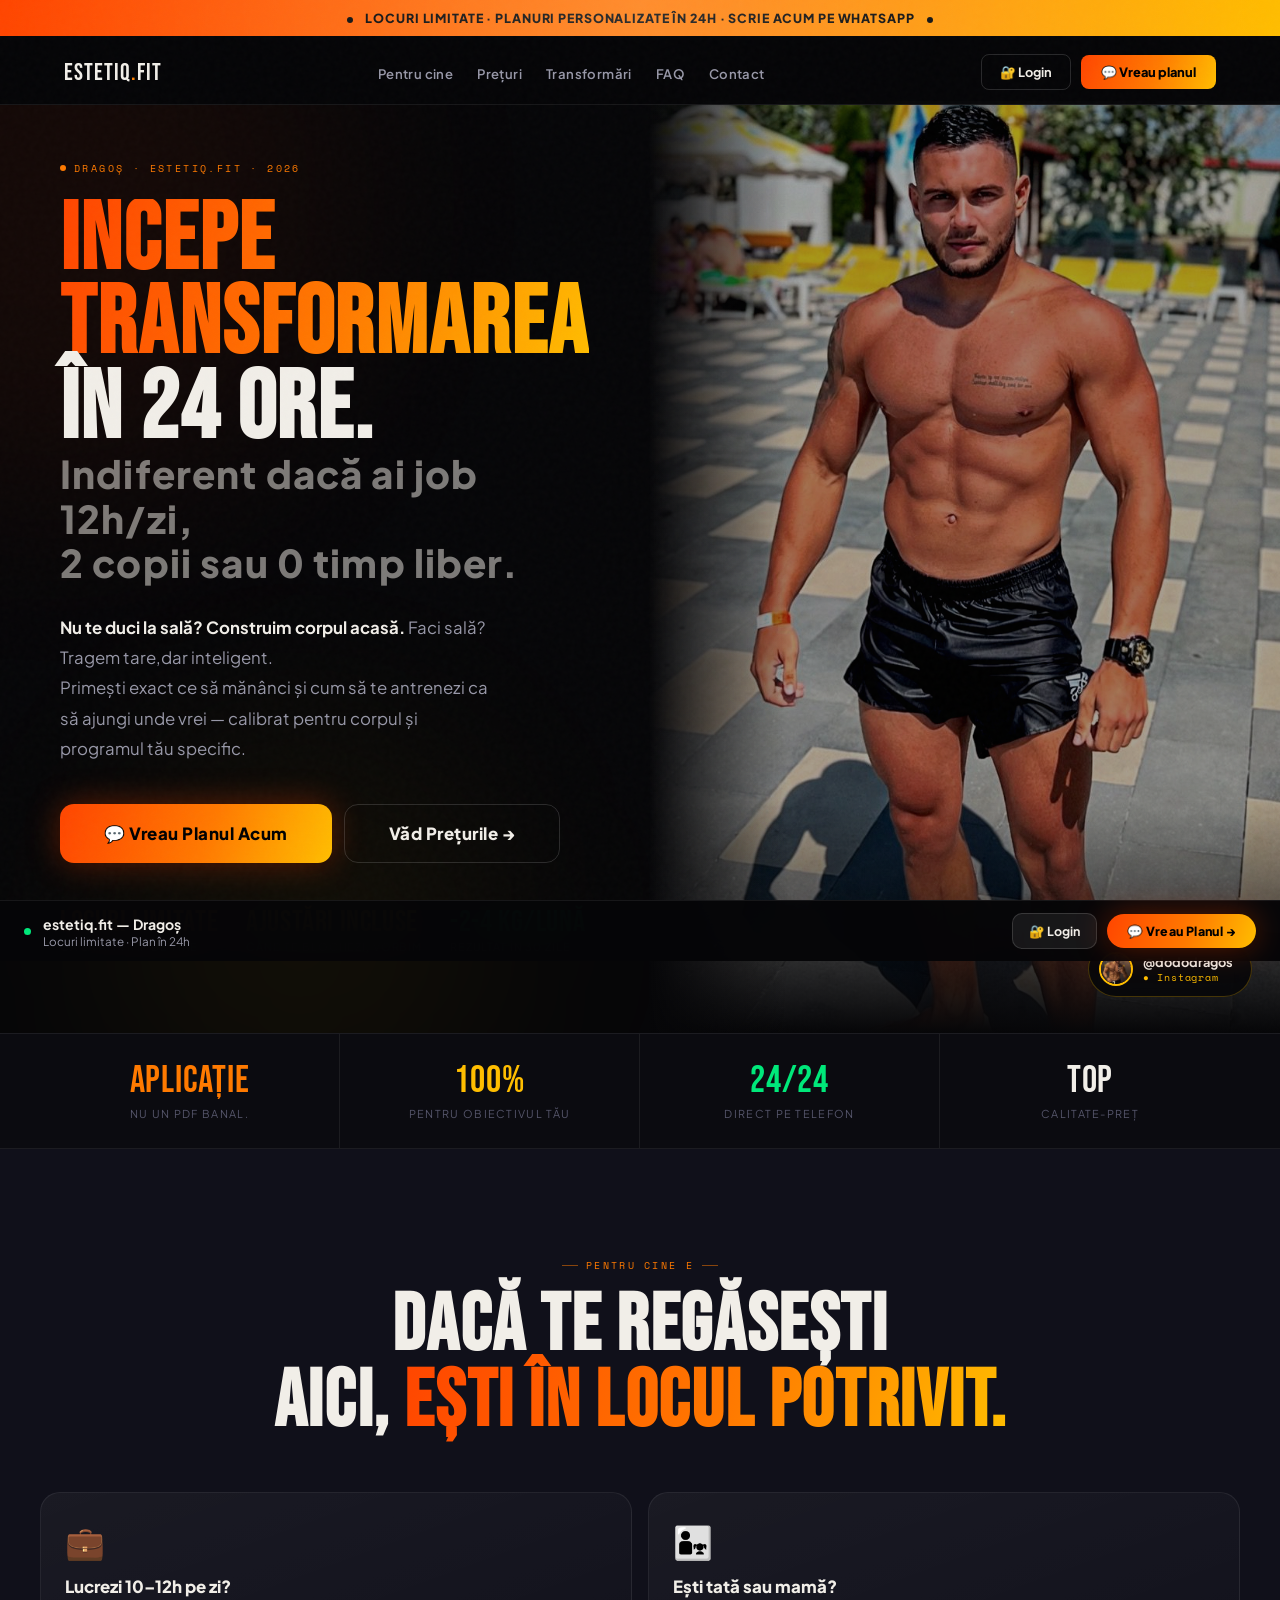
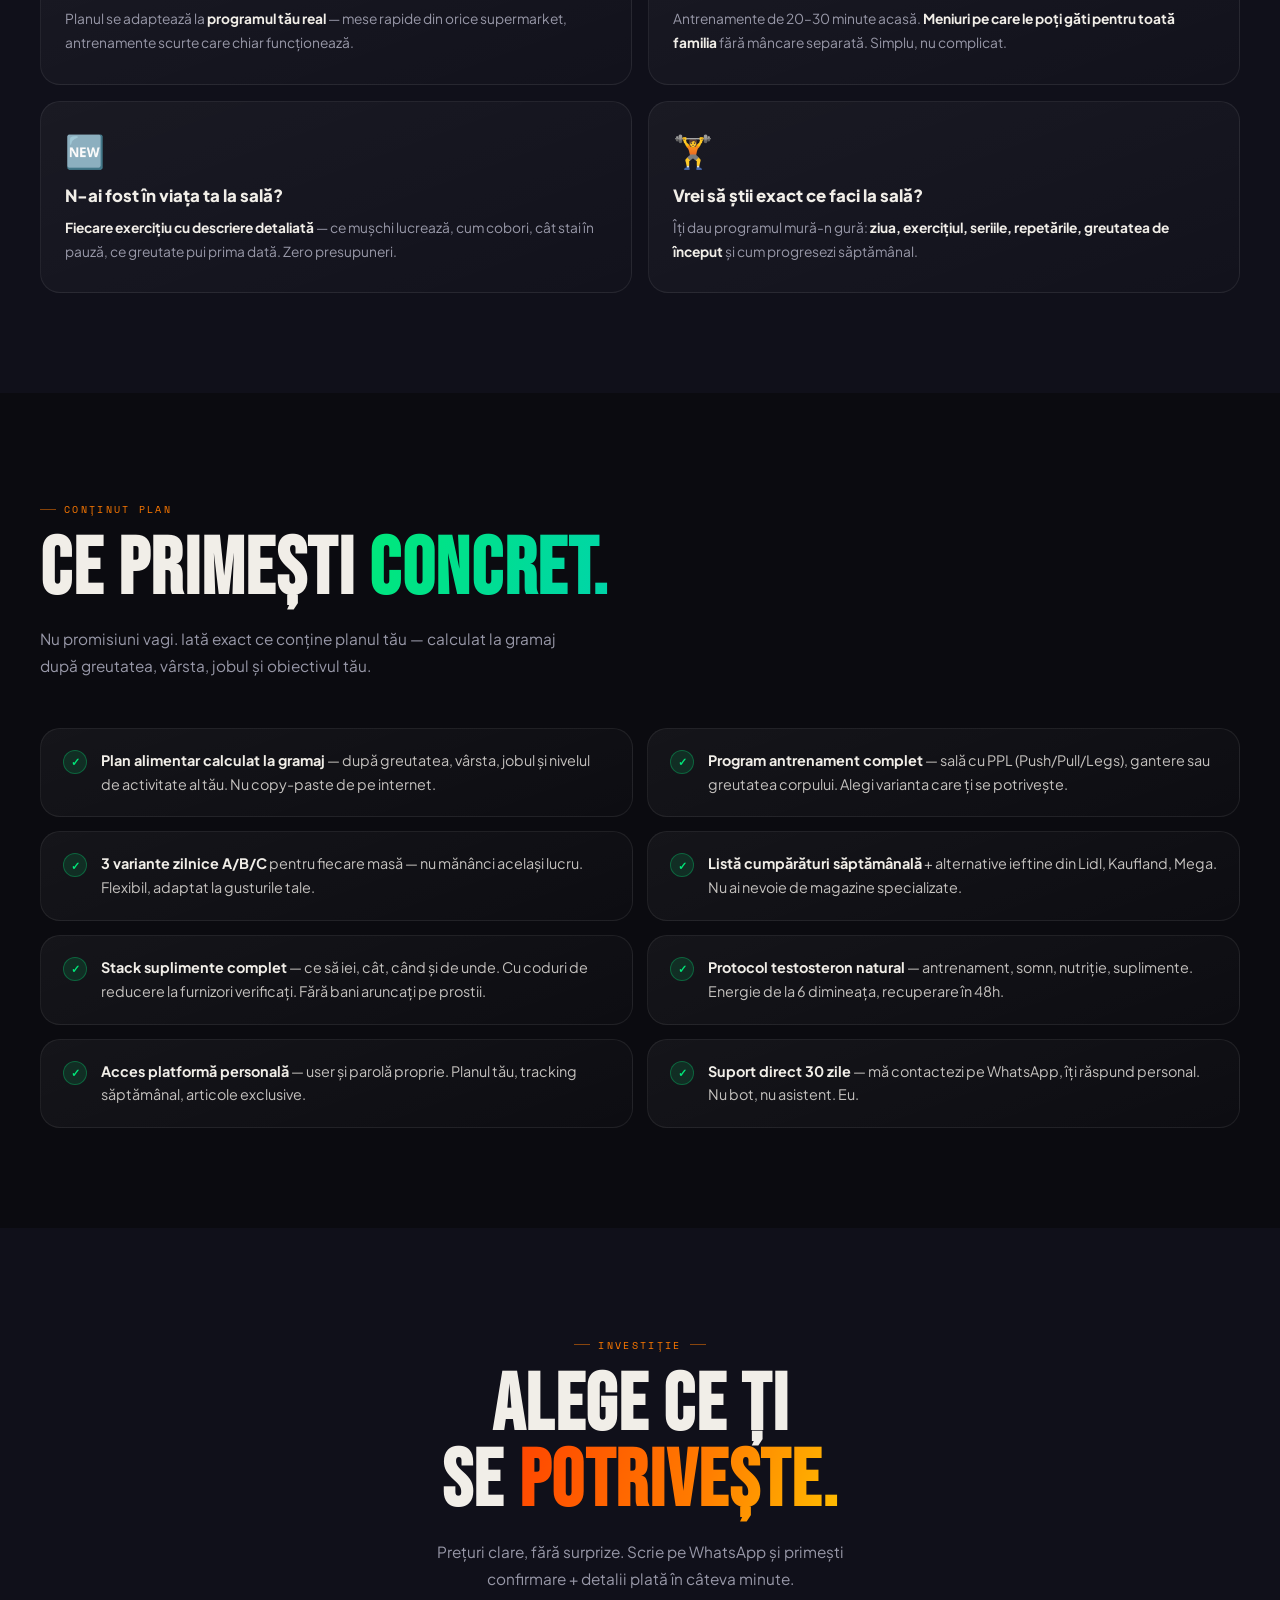
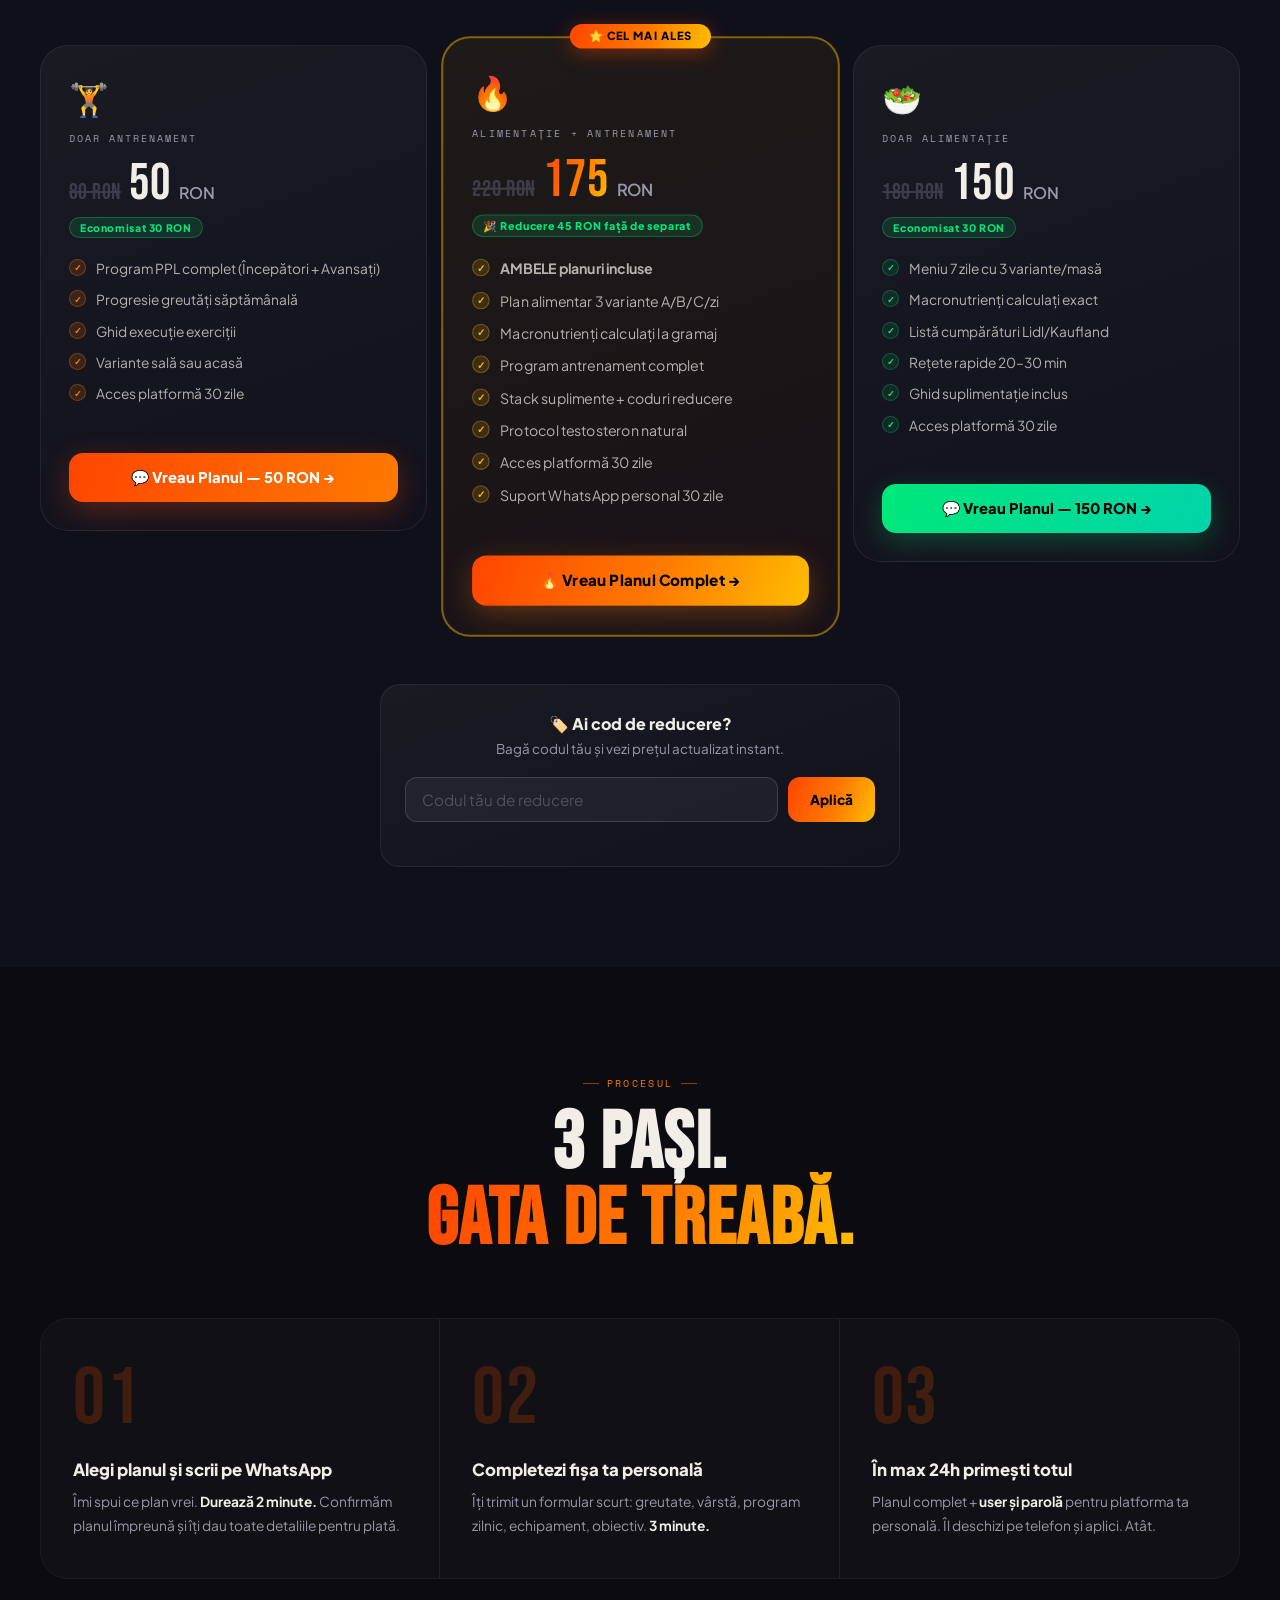
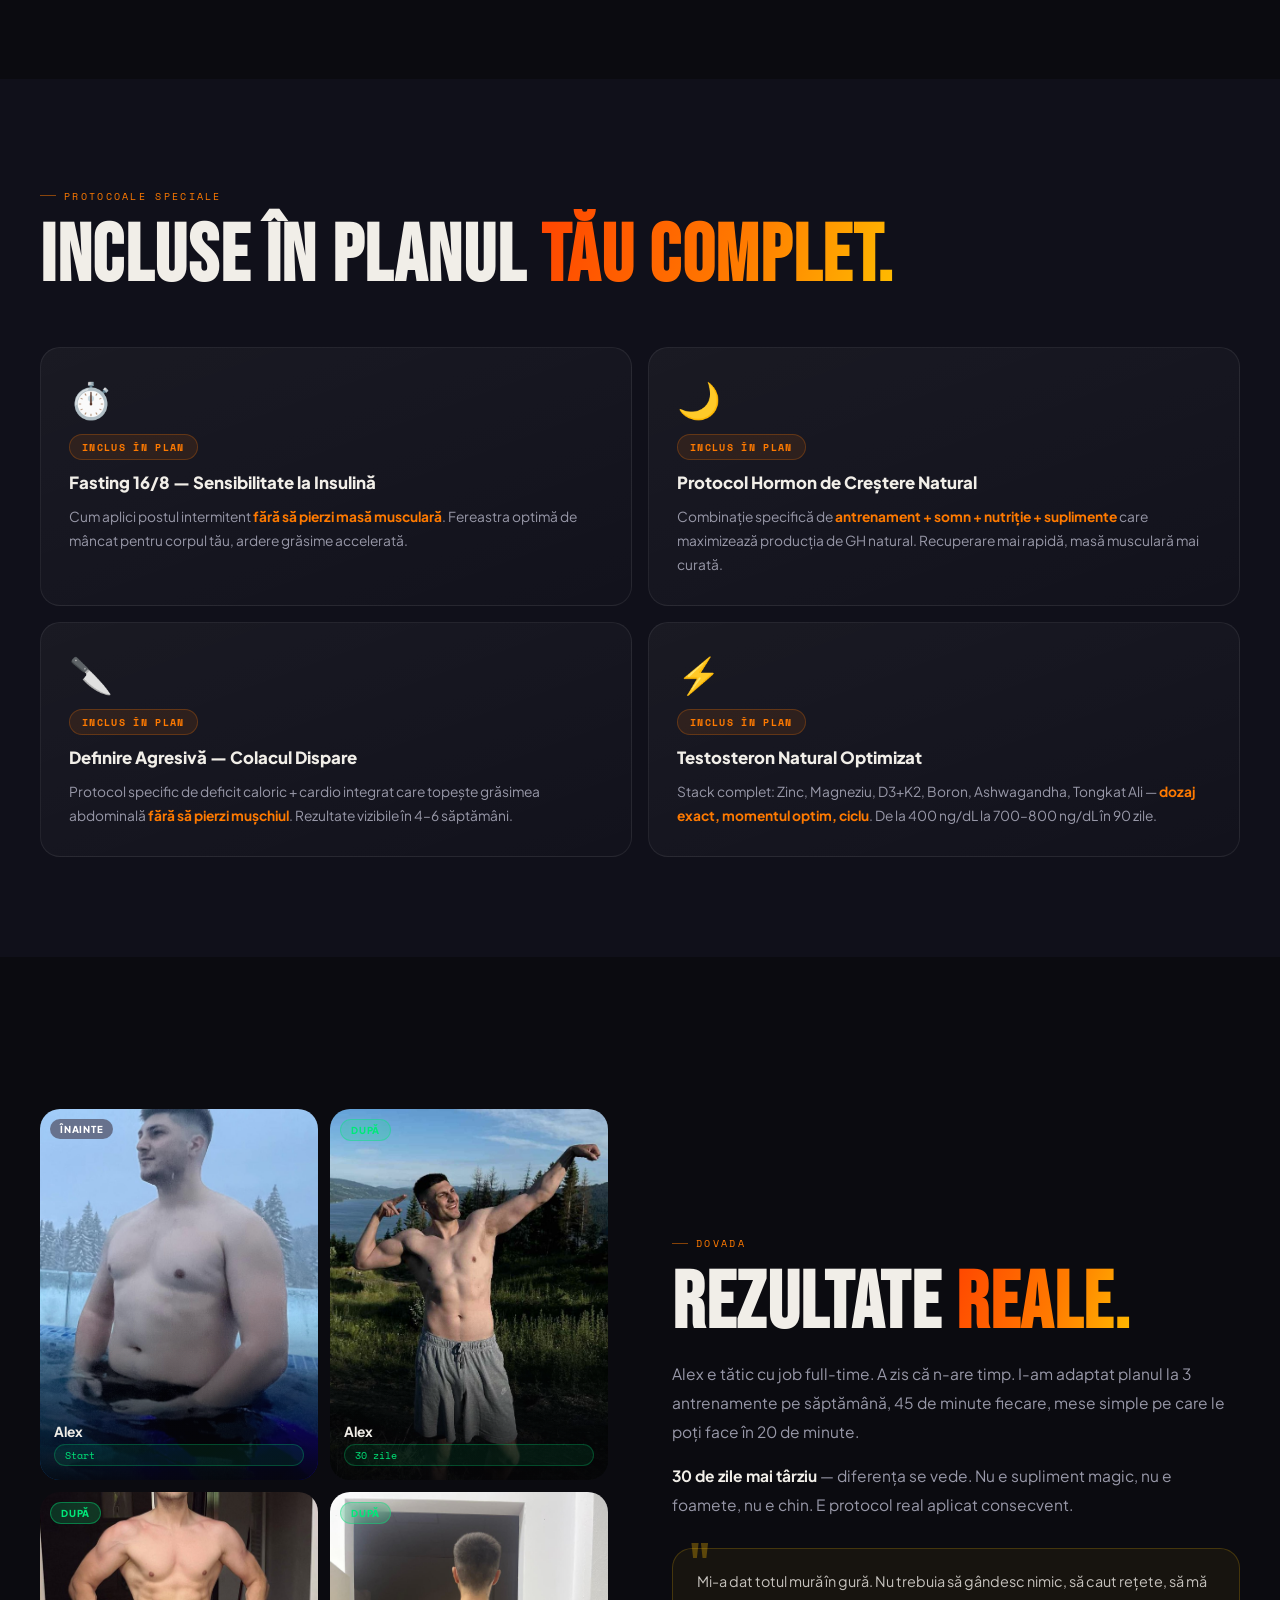
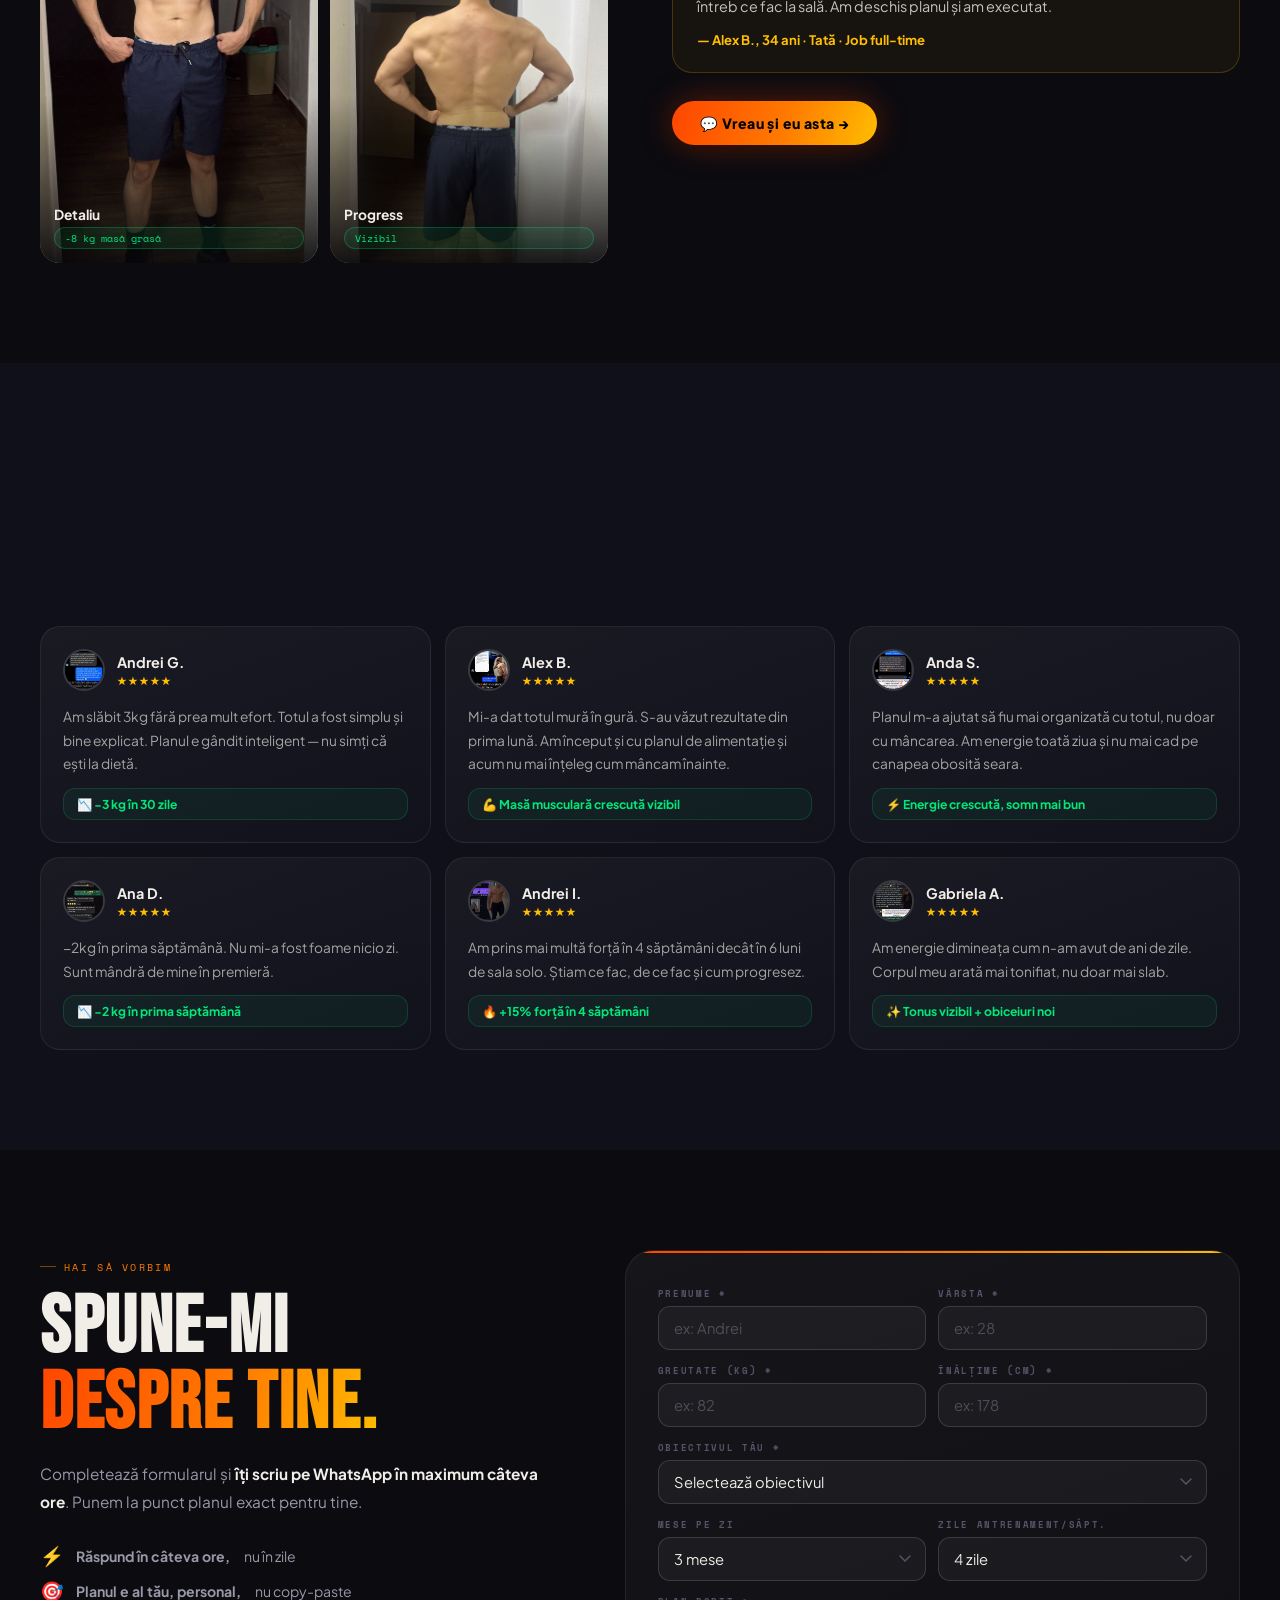
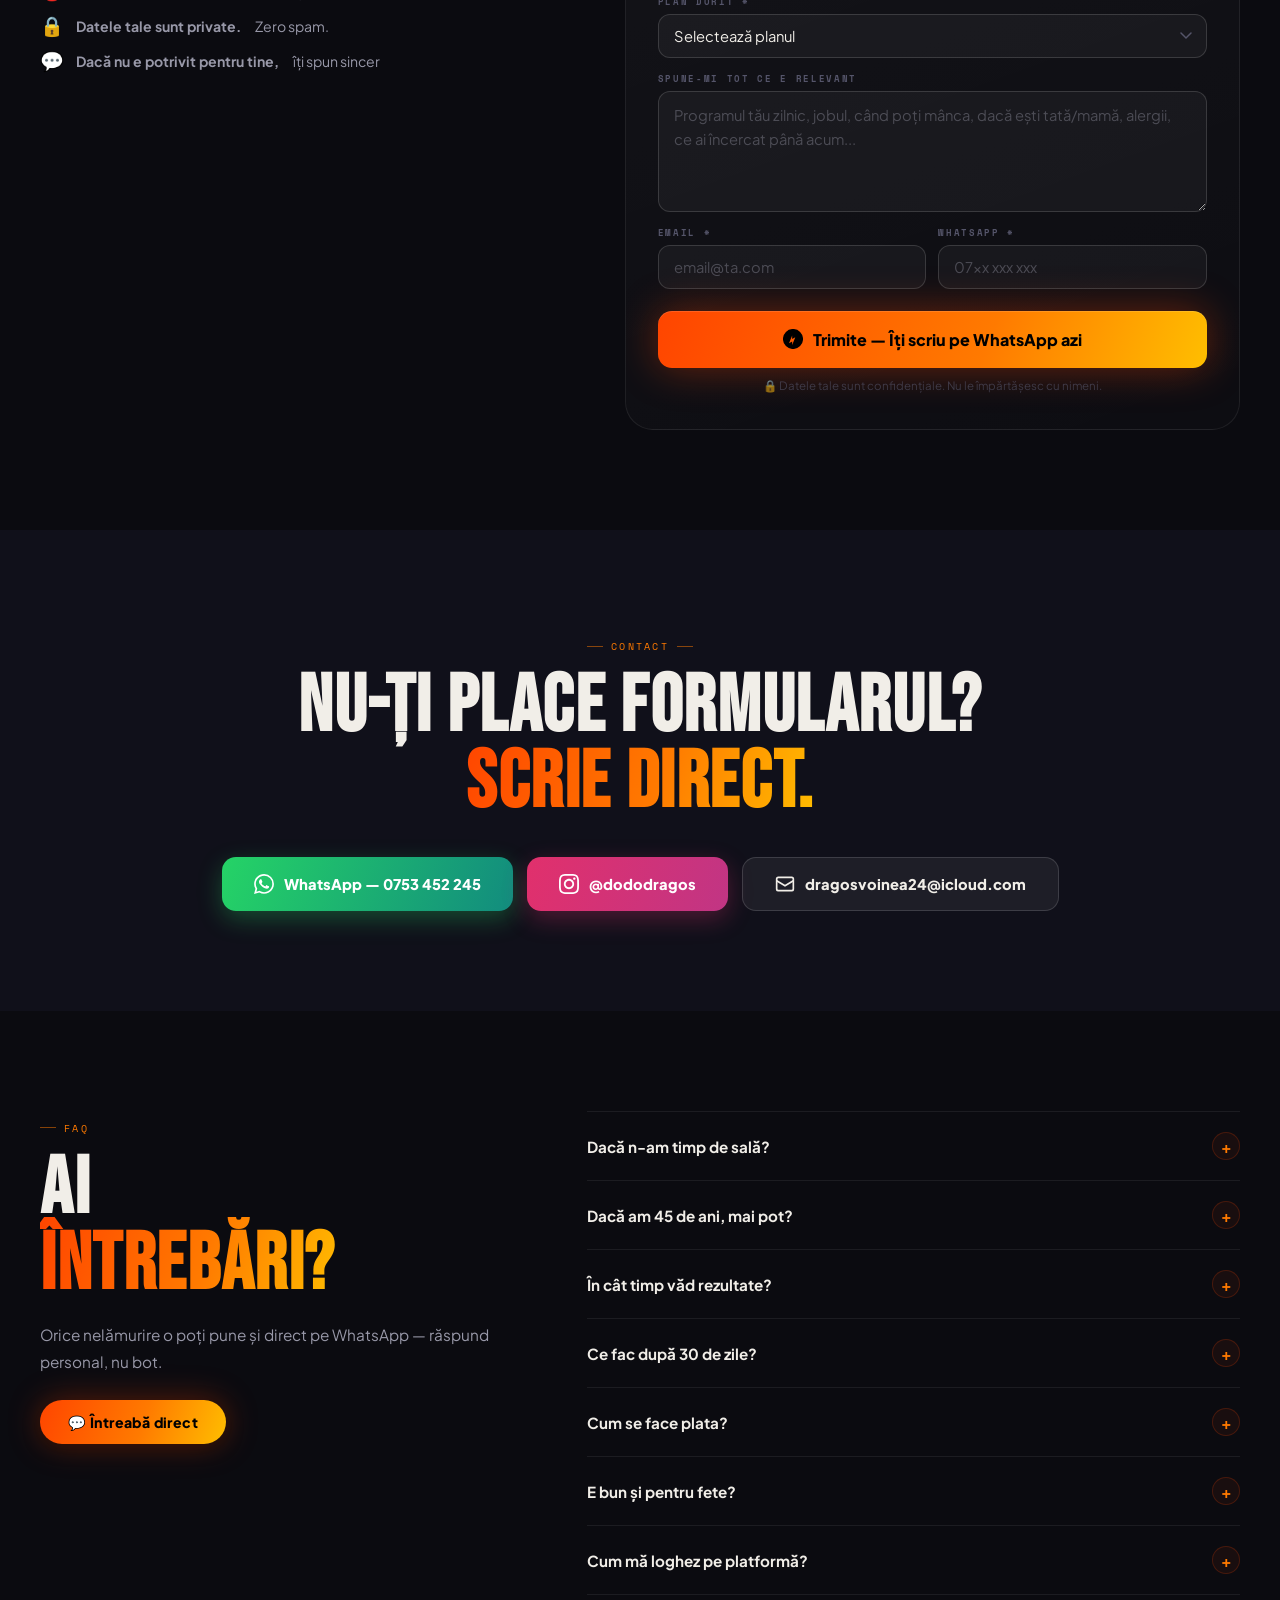
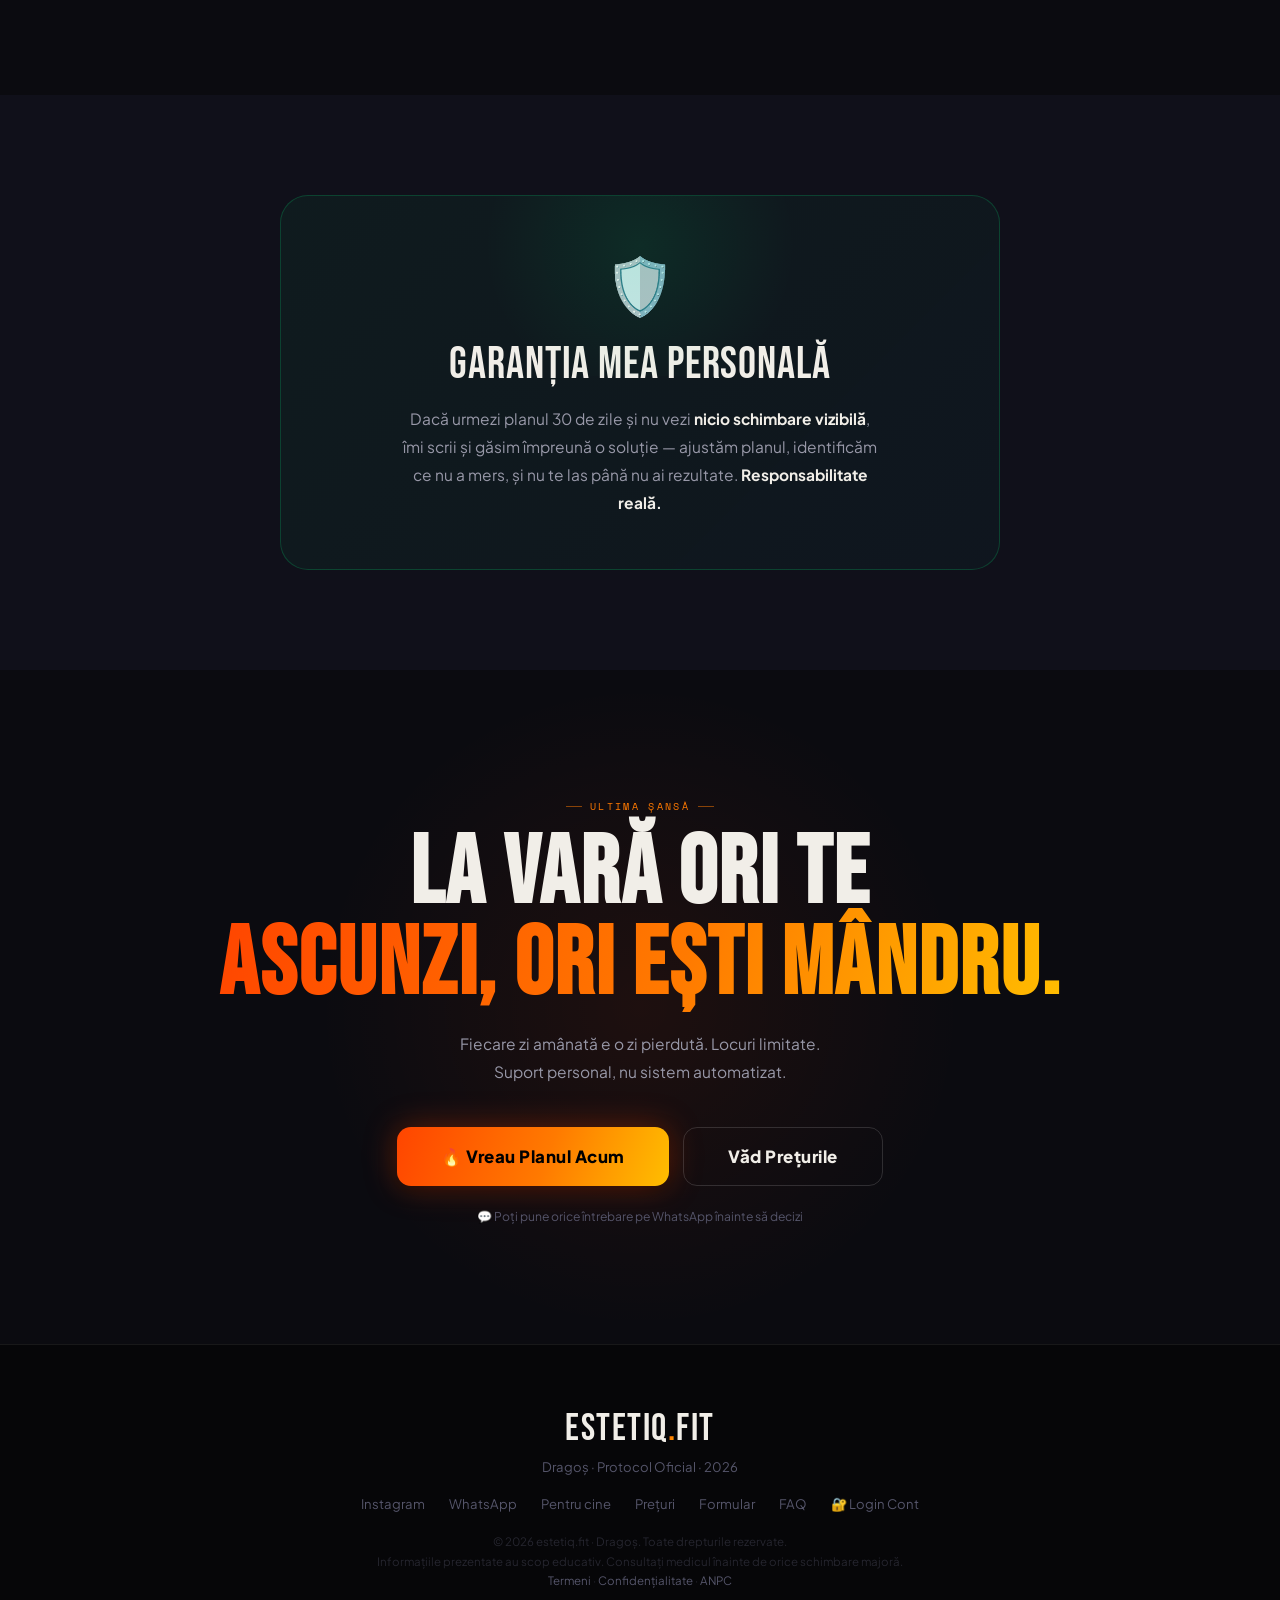
==== commit 58ddc760: "Update index.html" ====
--- a/index.html
+++ b/index.html
@@ -818,10 +818,10 @@
 <!-- STATS -->
 <div class="stats-bar">
   <div class="stats-inner">
-    <div class="stat-cell"><div class="stat-n o">Aplicație personalizată</div><div class="stat-l">Clienți activi</div></div>
-    <div class="stat-cell"><div class="stat-n g">100% pentru tine</div><div class="stat-l">Totul creat după obiectivul tău</div></div>
-    <div class="stat-cell"><div class="stat-n gr">ACCES NON-STOP</div><div class="stat-l">Direct pe telefon</div></div>
-    <div class="stat-cell"><div class="stat-n w">CONT PREMIUM</div><div class="stat-l">Primești acces după ce faci plata</div></div>
+    <div class="stat-cell"><div class="stat-n o">Aplicație</div><div class="stat-l">nu un PDF banal.</div></div>
+    <div class="stat-cell"><div class="stat-n g">100% </div><div class="stat-l">Pentru obiectivul tău</div></div>
+    <div class="stat-cell"><div class="stat-n gr">24/24</div><div class="stat-l">Direct pe telefon</div></div>
+    <div class="stat-cell"><div class="stat-n w">TOP</div><div class="stat-l">Calitate-Preț</div></div>
   </div>
 </div>
 
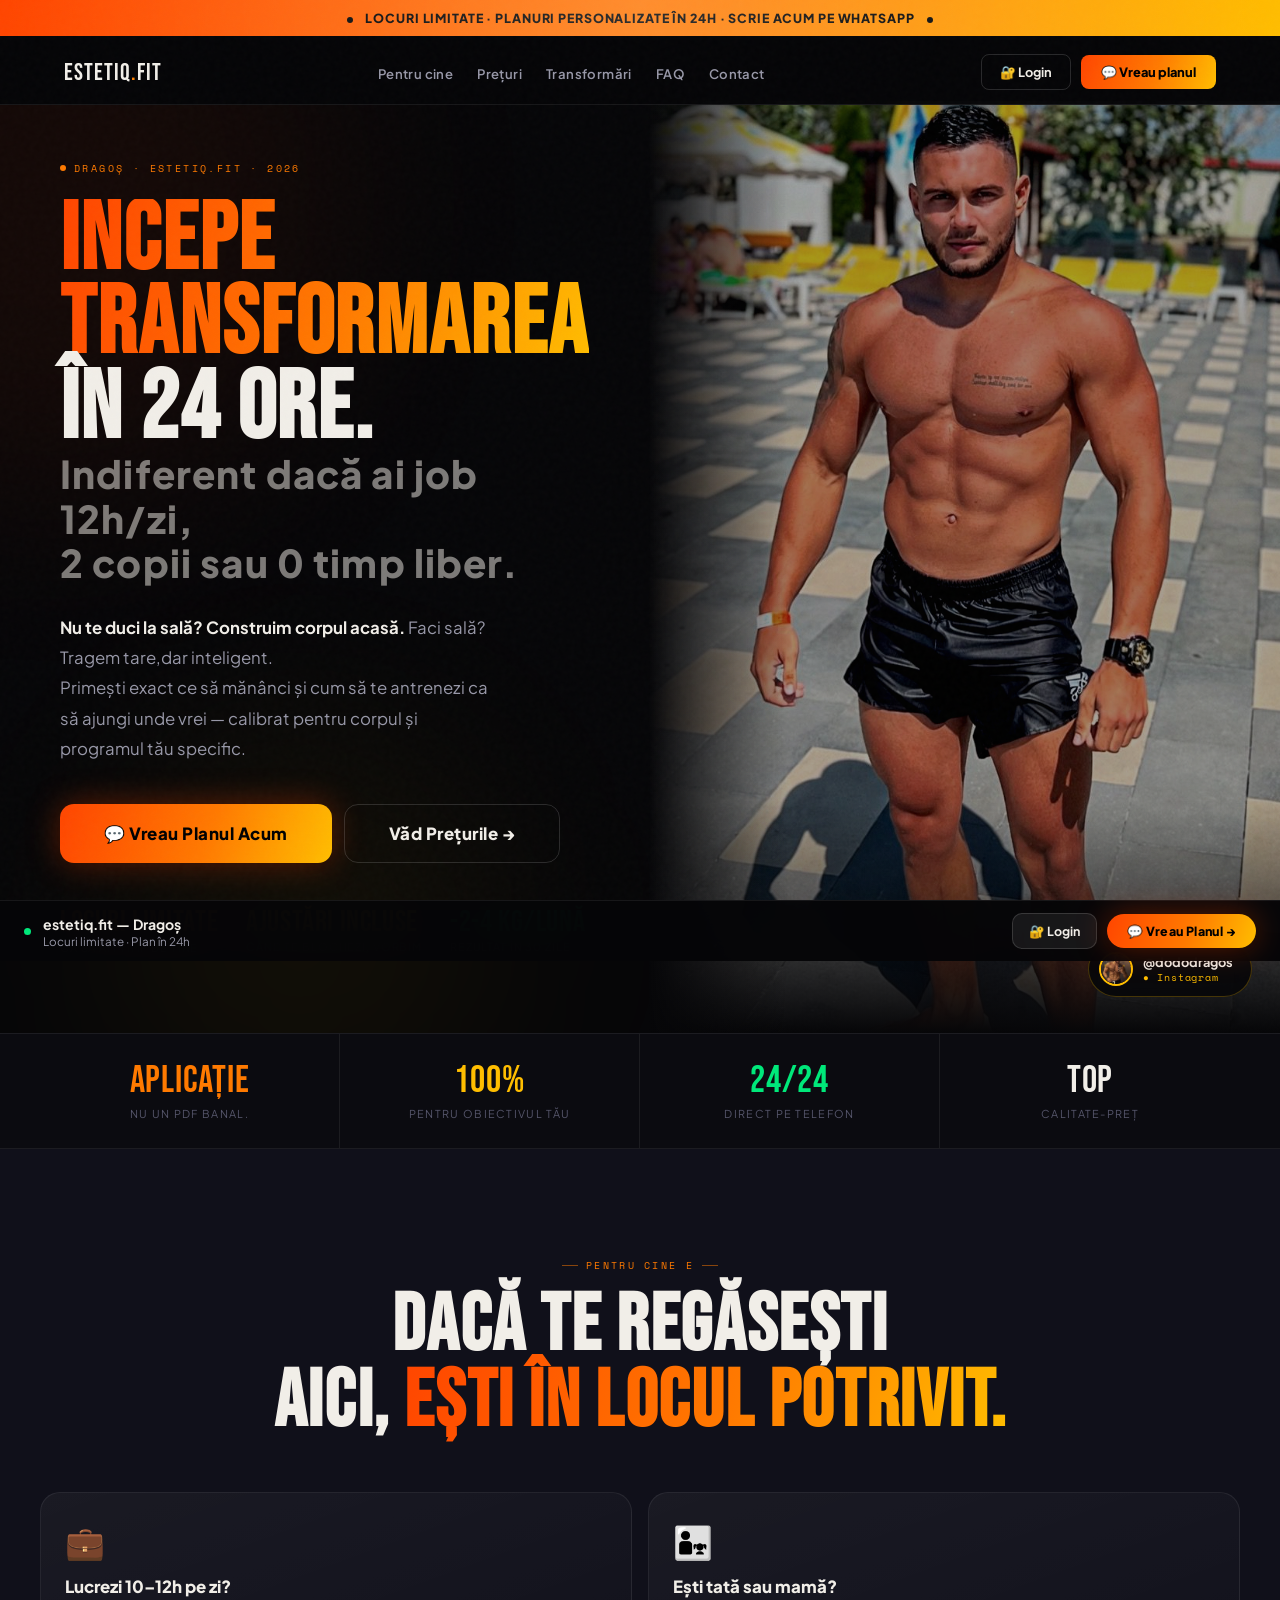
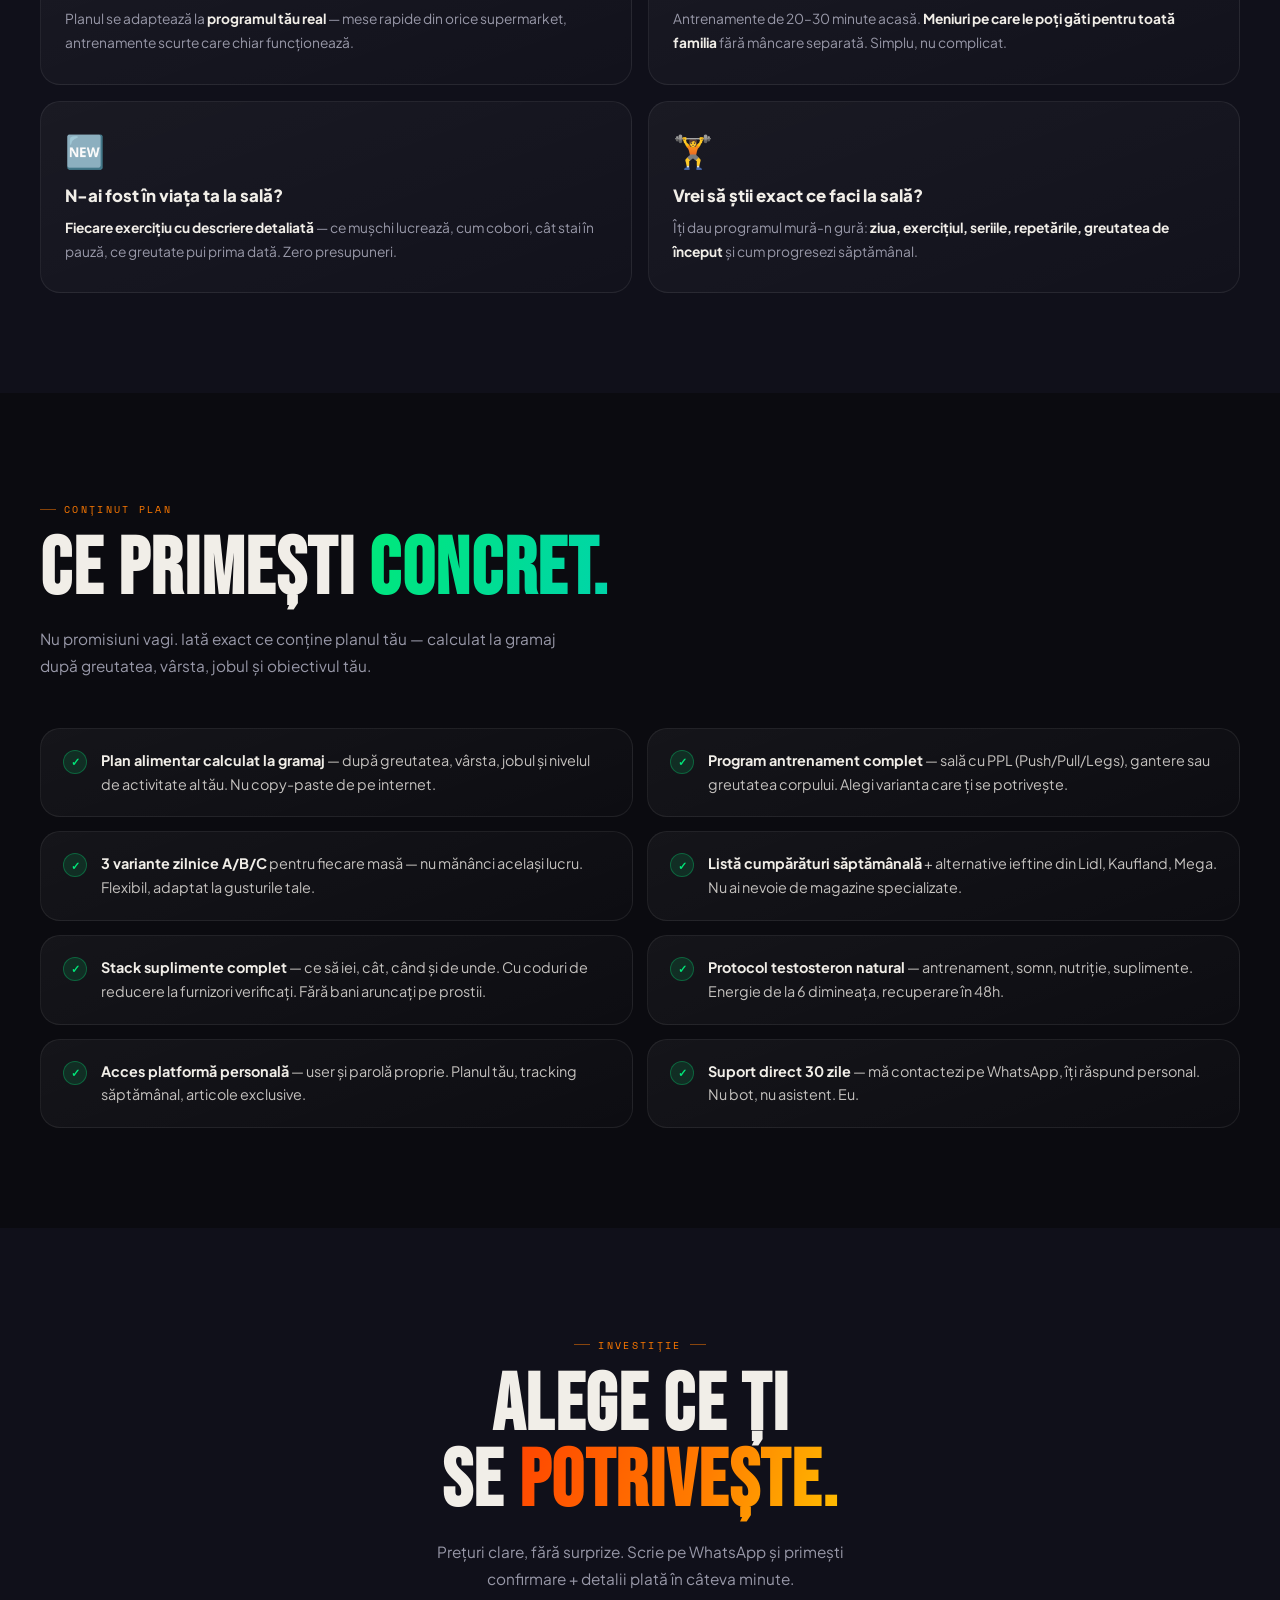
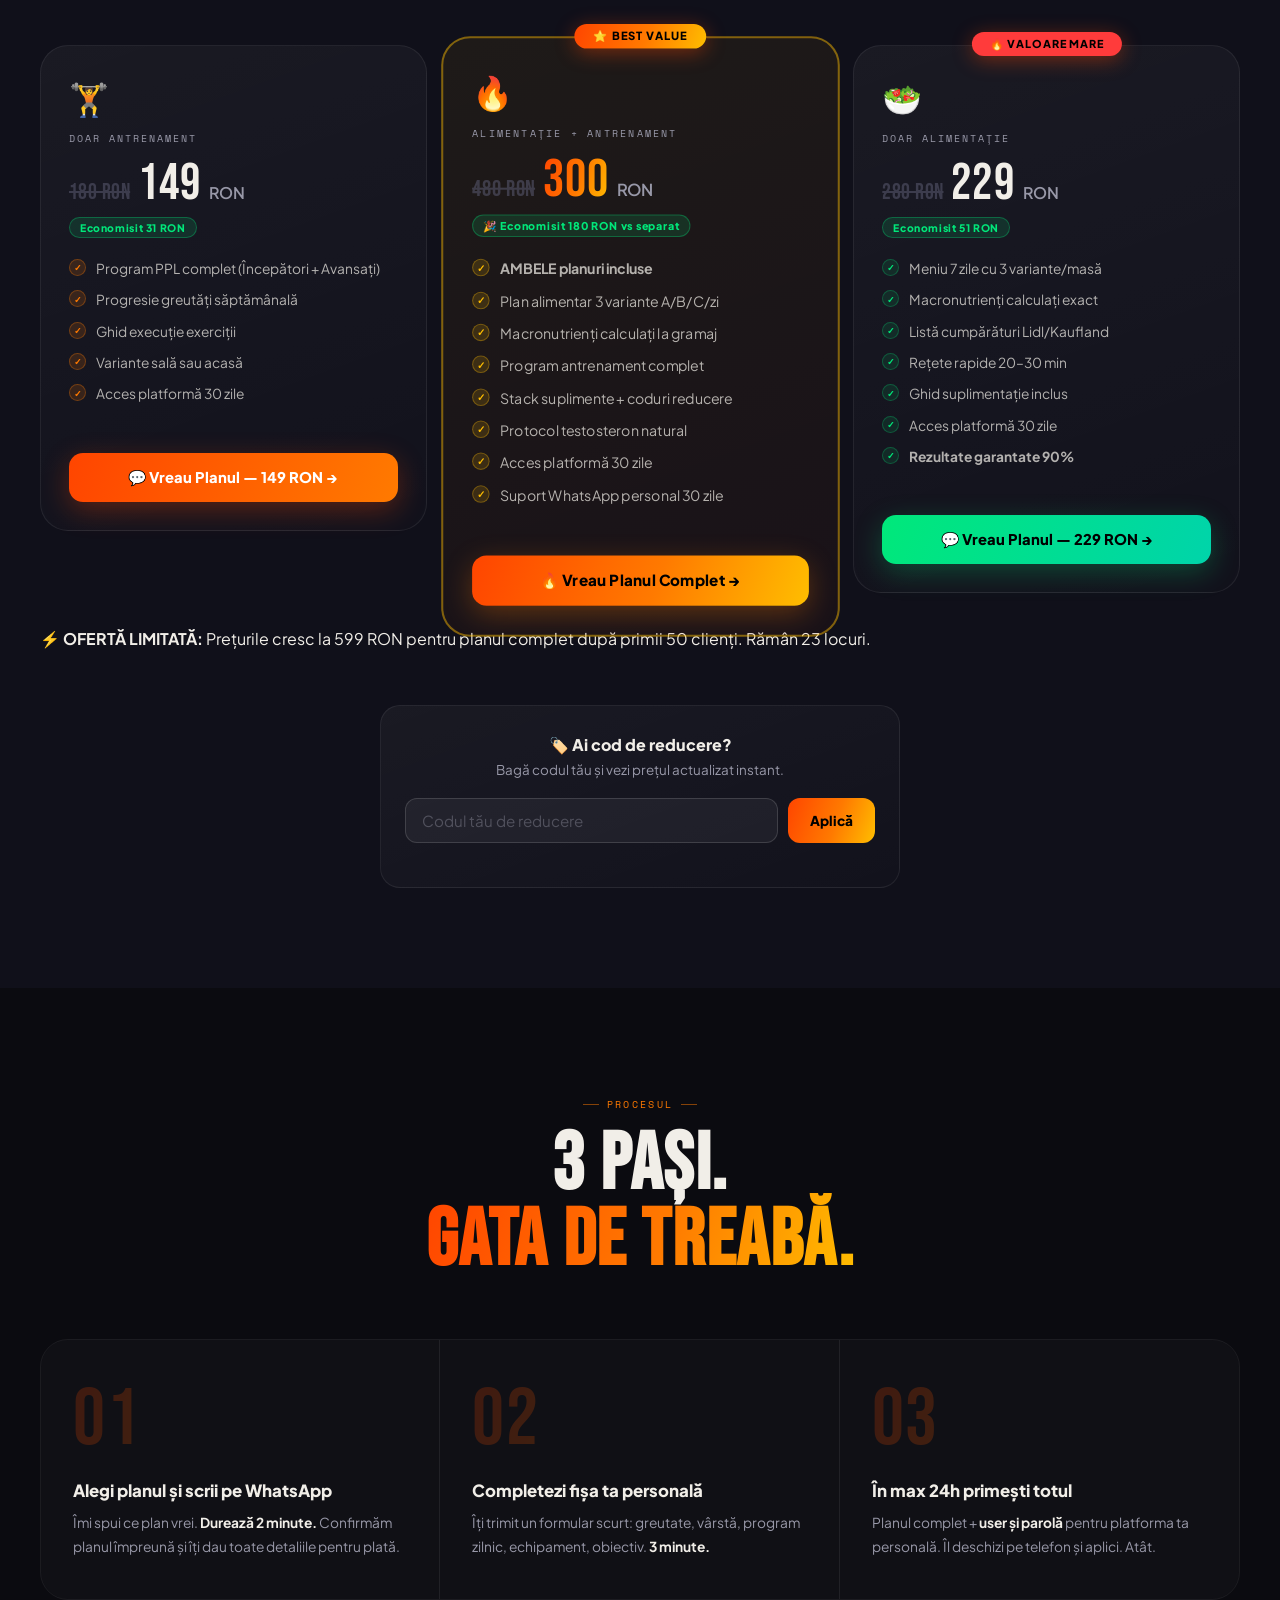
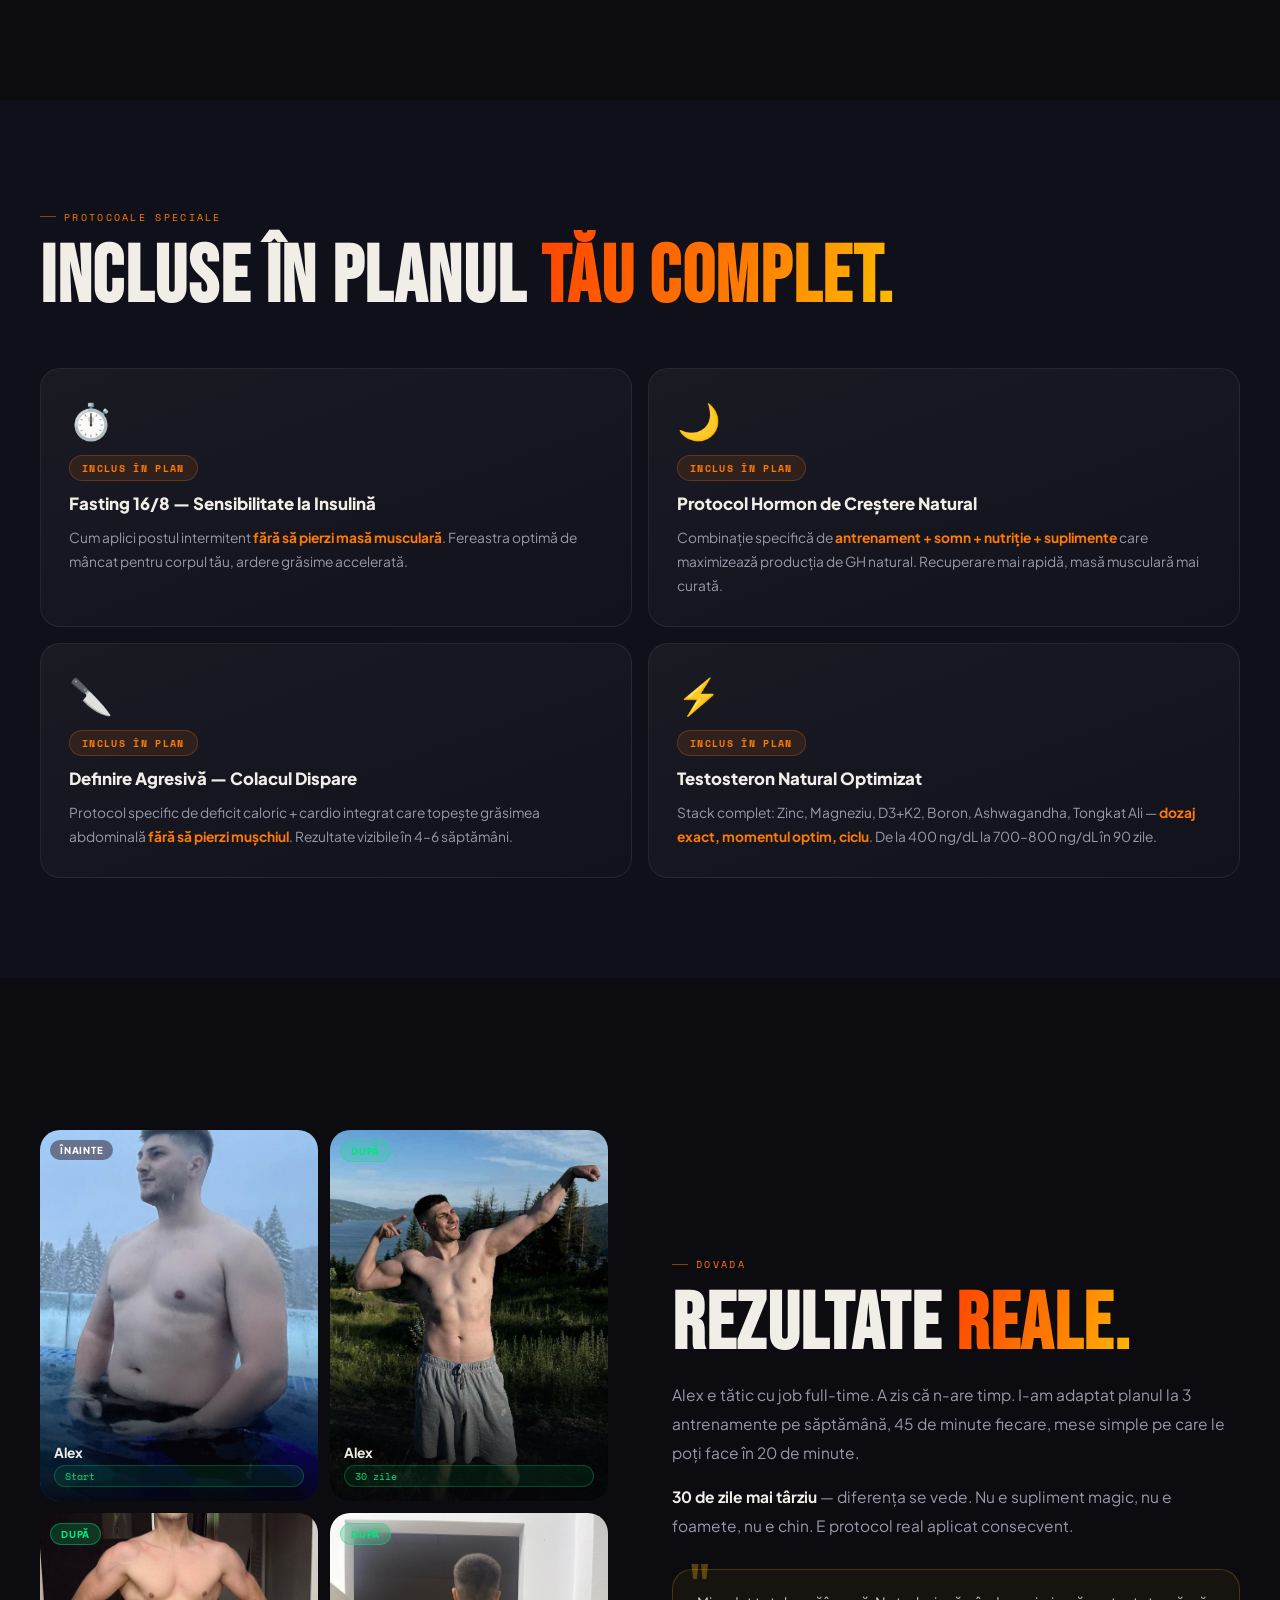
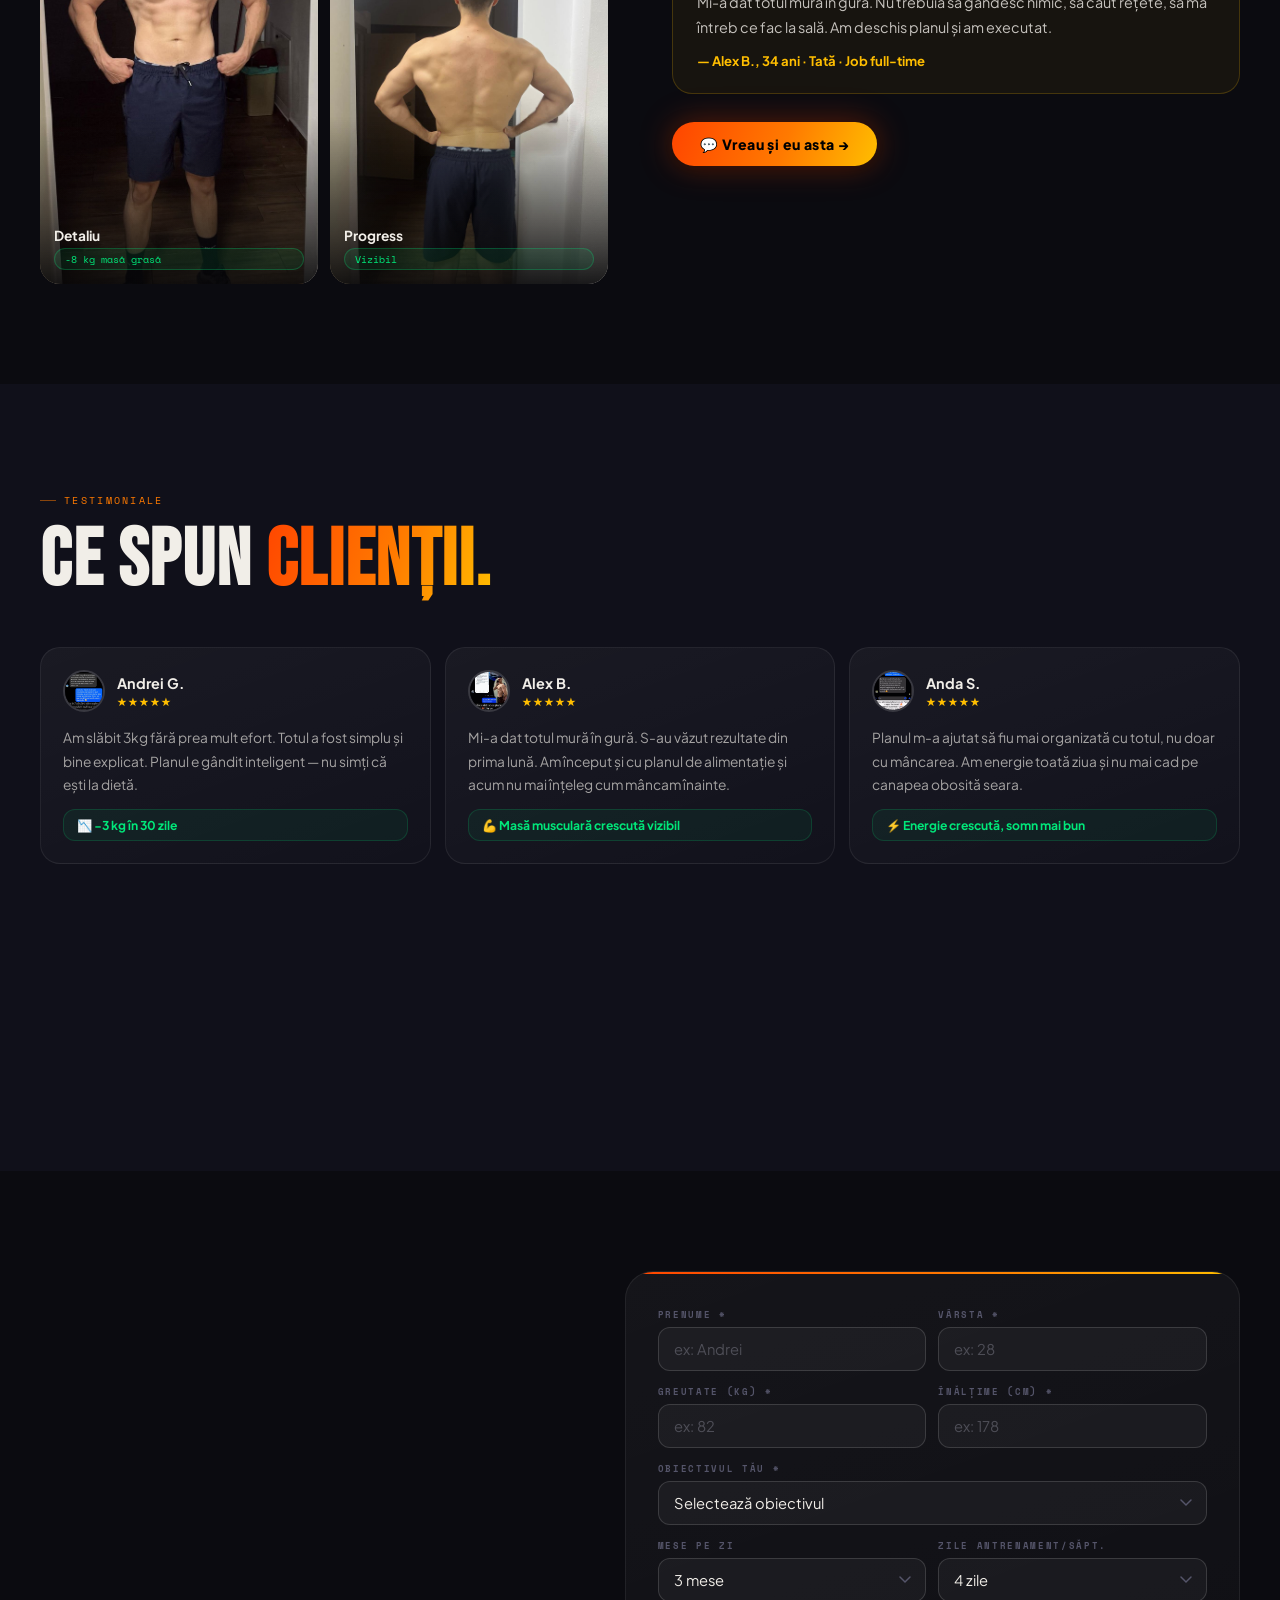
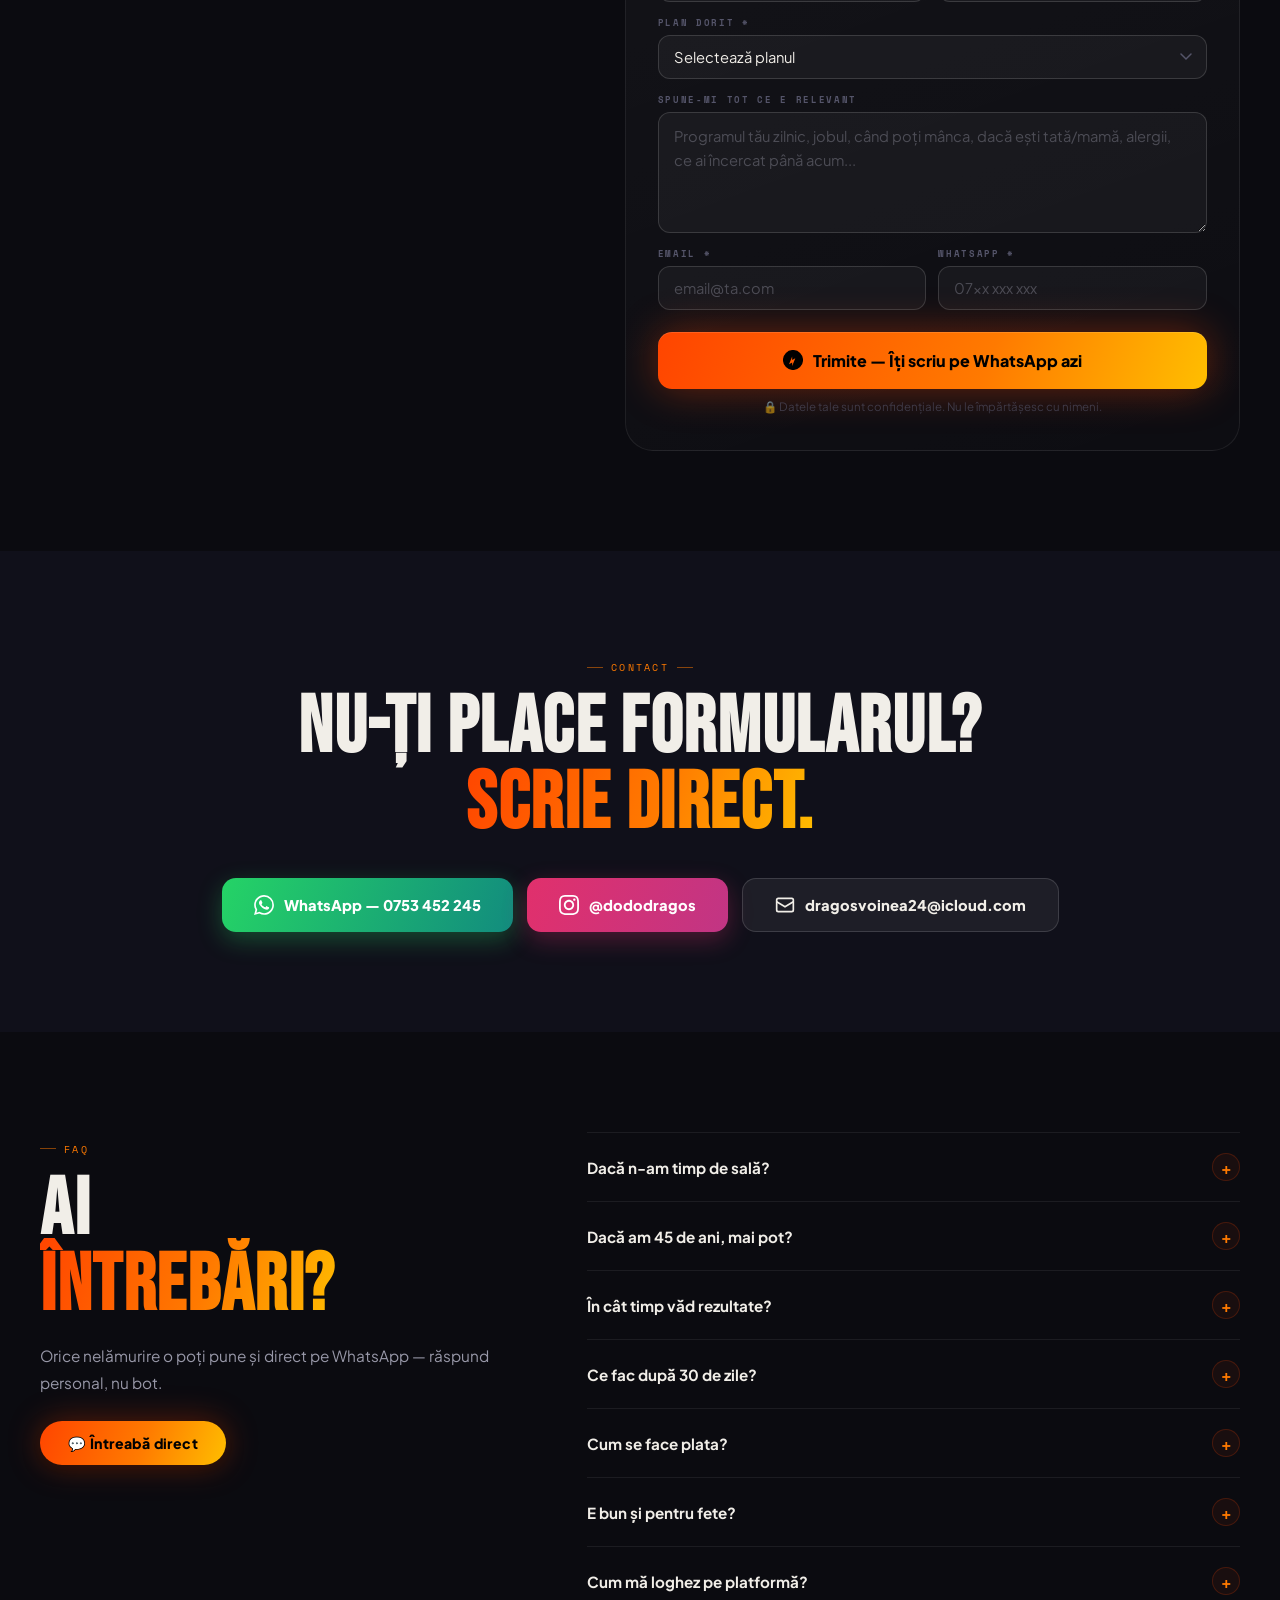
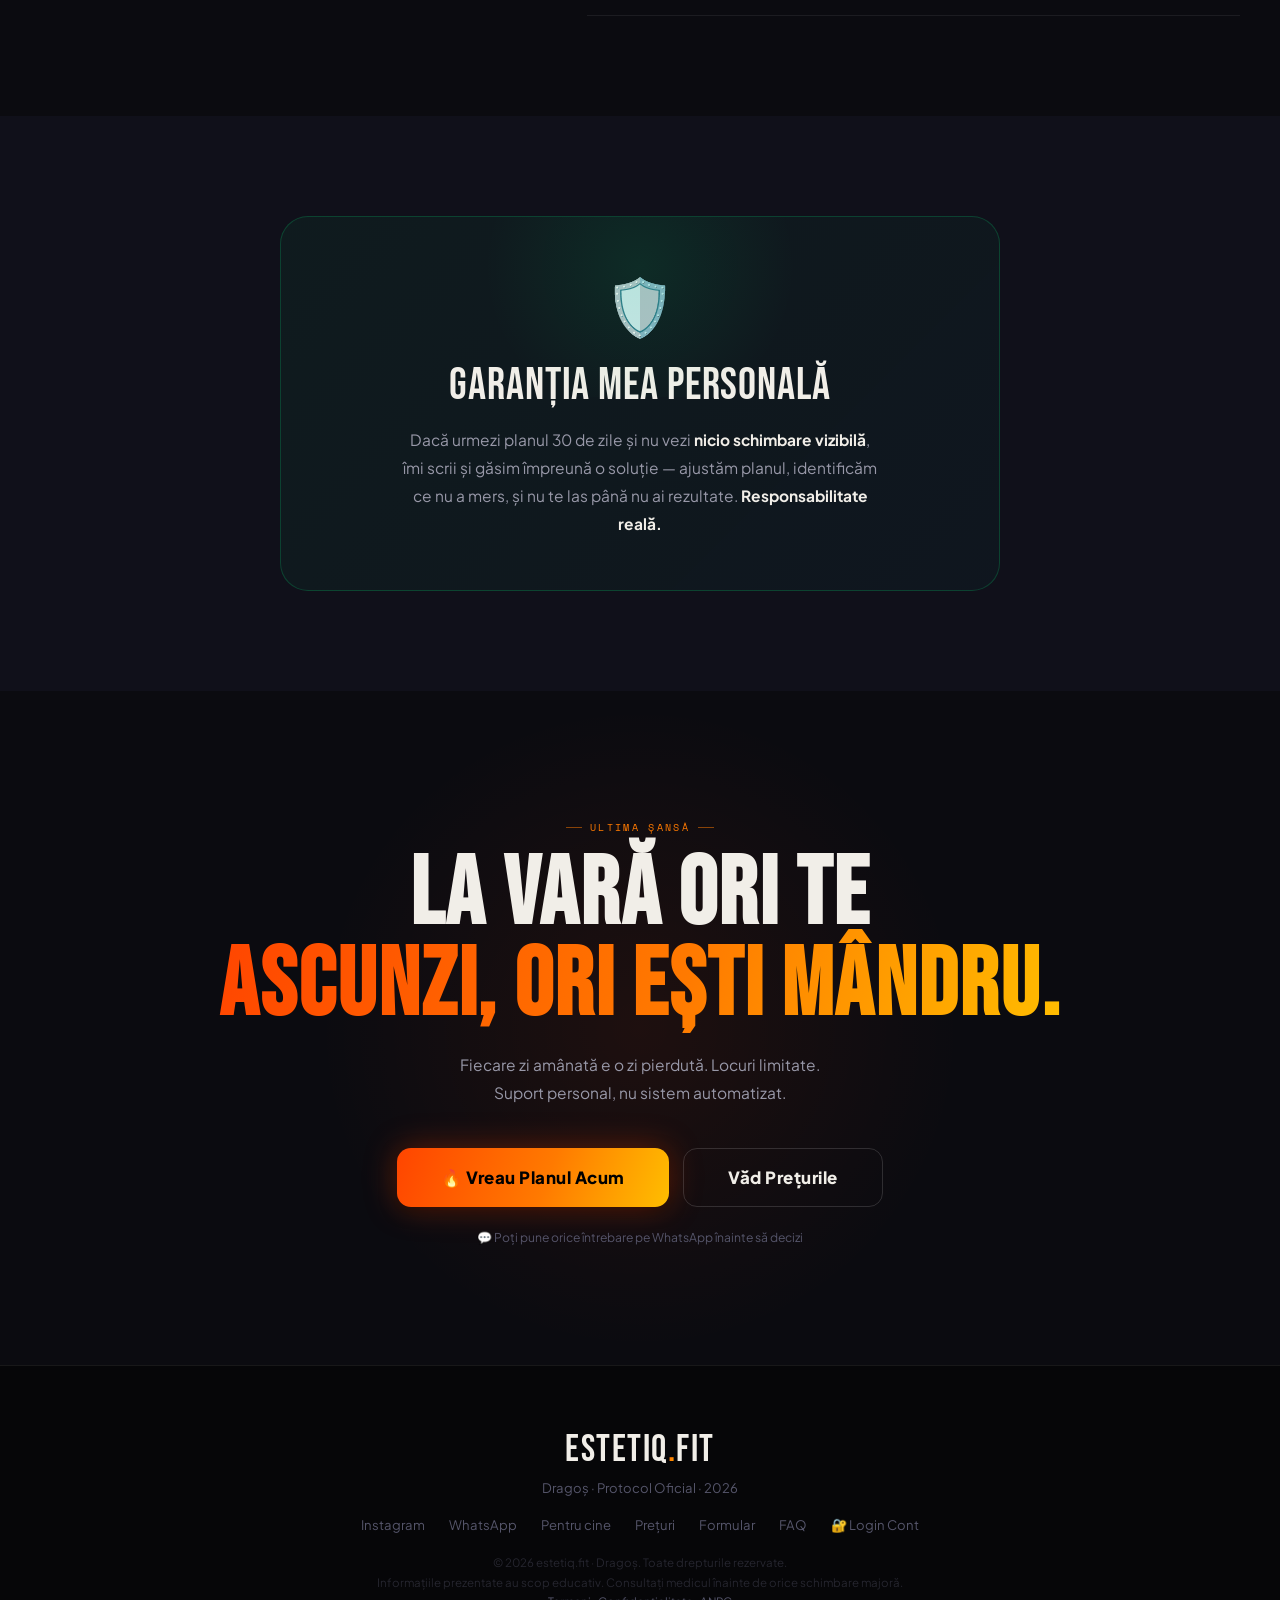
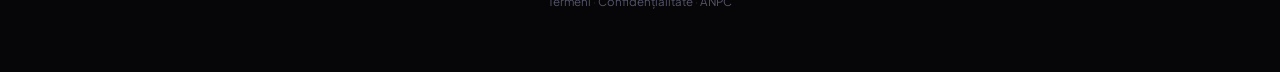
==== commit f00e2613: "Update index.html" ====
--- a/index.html
+++ b/index.html
@@ -887,17 +887,17 @@
       <p style="color:var(--mid);max-width:460px;margin:0 auto;line-height:1.8;font-size:.96rem;">Prețuri clare, fără surprize. Scrie pe WhatsApp și primești confirmare + detalii plată în câteva minute.</p>
     </div>
     <div class="pricing-grid">
-      <!-- Card 1: Antrenament -->
+      <!-- Card 1: Antrenament - CEL MAI IEFTIN -->
       <div class="price-card reveal">
         <div class="price-top">
-          <div class="price-icon">🏋️</div>
+          <div class="price-icon">🏋</div>
           <div class="price-name">Doar Antrenament</div>
           <div class="price-amount">
-            <div class="price-original" id="orig-1">80 RON</div>
-            <div class="price-sale" id="sale-1">50</div>
+            <div class="price-original" id="orig-1">180 RON</div>
+            <div class="price-sale" id="sale-1">149</div>
             <div class="price-ron">RON</div>
           </div>
-          <div class="price-save-badge" id="save-1">Economisat 30 RON</div>
+          <div class="price-save-badge" id="save-1">Economisit 31 RON</div>
           <ul class="price-features">
             <li><div class="pf-ck o">✓</div>Program PPL complet (Începători + Avansați)</li>
             <li><div class="pf-ck o">✓</div>Progresie greutăți săptămânală</li>
@@ -907,21 +907,21 @@
           </ul>
         </div>
         <div class="price-bottom">
-          <button class="price-cta-btn pcb-o" id="btn-plan-1" onclick="orderPlan('Antrenament',1)">💬 Vreau Planul — 50 RON →</button>
-        </div>
-      </div>
-      <!-- Card 2: Complet FEATURED -->
+          <button class="price-cta-btn pcb-o" id="btn-plan-1" onclick="orderPlan('Antrenament',1)">💬 Vreau Planul — 149 RON →</button>
+        </div>
+      </div>
+      <!-- Card 2: Complet FEATURED - BEST VALUE -->
       <div class="price-card featured reveal" style="transition-delay:.1s;">
-        <div class="price-best-badge">⭐ CEL MAI ALES</div>
+        <div class="price-best-badge">⭐ BEST VALUE</div>
         <div class="price-top">
           <div class="price-icon">🔥</div>
           <div class="price-name">Alimentație + Antrenament</div>
           <div class="price-amount">
-            <div class="price-original" id="orig-2">220 RON</div>
-            <div class="price-sale colored" id="sale-2">175</div>
+            <div class="price-original" id="orig-2">480 RON</div>
+            <div class="price-sale colored" id="sale-2">300</div>
             <div class="price-ron">RON</div>
           </div>
-          <div class="price-save-badge" id="save-2">🎉 Reducere 45 RON față de separat</div>
+          <div class="price-save-badge" id="save-2">🎉 Economisit 180 RON vs separat</div>
           <ul class="price-features">
             <li><div class="pf-ck g">✓</div><strong>AMBELE planuri incluse</strong></li>
             <li><div class="pf-ck g">✓</div>Plan alimentar 3 variante A/B/C/zi</li>
@@ -937,17 +937,18 @@
           <button class="price-cta-btn pcb-g" id="btn-plan-2" onclick="orderPlan('Complet',2)">🔥 Vreau Planul Complet →</button>
         </div>
       </div>
-      <!-- Card 3: Alimentatie -->
+      <!-- Card 3: Alimentatie - MAI SCUMP CA ANTRENAMENT -->
       <div class="price-card reveal" style="transition-delay:.2s;">
+        <div class="price-best-badge" style="background:#ff3b3b;">🔥 VALOARE MARE</div>
         <div class="price-top">
           <div class="price-icon">🥗</div>
           <div class="price-name">Doar Alimentație</div>
           <div class="price-amount">
-            <div class="price-original" id="orig-3">180 RON</div>
-            <div class="price-sale" id="sale-3">150</div>
+            <div class="price-original" id="orig-3">280 RON</div>
+            <div class="price-sale" id="sale-3">229</div>
             <div class="price-ron">RON</div>
           </div>
-          <div class="price-save-badge" id="save-3">Economisat 30 RON</div>
+          <div class="price-save-badge" id="save-3">Economisit 51 RON</div>
           <ul class="price-features">
             <li><div class="pf-ck gr">✓</div>Meniu 7 zile cu 3 variante/masă</li>
             <li><div class="pf-ck gr">✓</div>Macronutrienți calculați exact</li>
@@ -955,12 +956,18 @@
             <li><div class="pf-ck gr">✓</div>Rețete rapide 20–30 min</li>
             <li><div class="pf-ck gr">✓</div>Ghid suplimentație inclus</li>
             <li><div class="pf-ck gr">✓</div>Acces platformă 30 zile</li>
+            <li><div class="pf-ck gr">✓</div><strong>Rezultate garantate 90%</strong></li>
           </ul>
         </div>
         <div class="price-bottom">
-          <button class="price-cta-btn pcb-gr" id="btn-plan-3" onclick="orderPlan('Alimentatie',3)">💬 Vreau Planul — 150 RON →</button>
-        </div>
-      </div>
+          <button class="price-cta-btn pcb-gr" id="btn-plan-3" onclick="orderPlan('Alimentatie',3)">💬 Vreau Planul — 229 RON →</button>
+        </div>
+      </div>
+    </div>
+
+    <!-- BANNER URGENȚĂ -->
+    <div class="price-banner">
+      ⚡ <strong>OFERTĂ LIMITATĂ:</strong> Prețurile cresc la 599 RON pentru planul complet după primii 50 clienți. Rămân <span id="locuriRamase">23</span> locuri.
     </div>
 
     <!-- COD REDUCERE -->
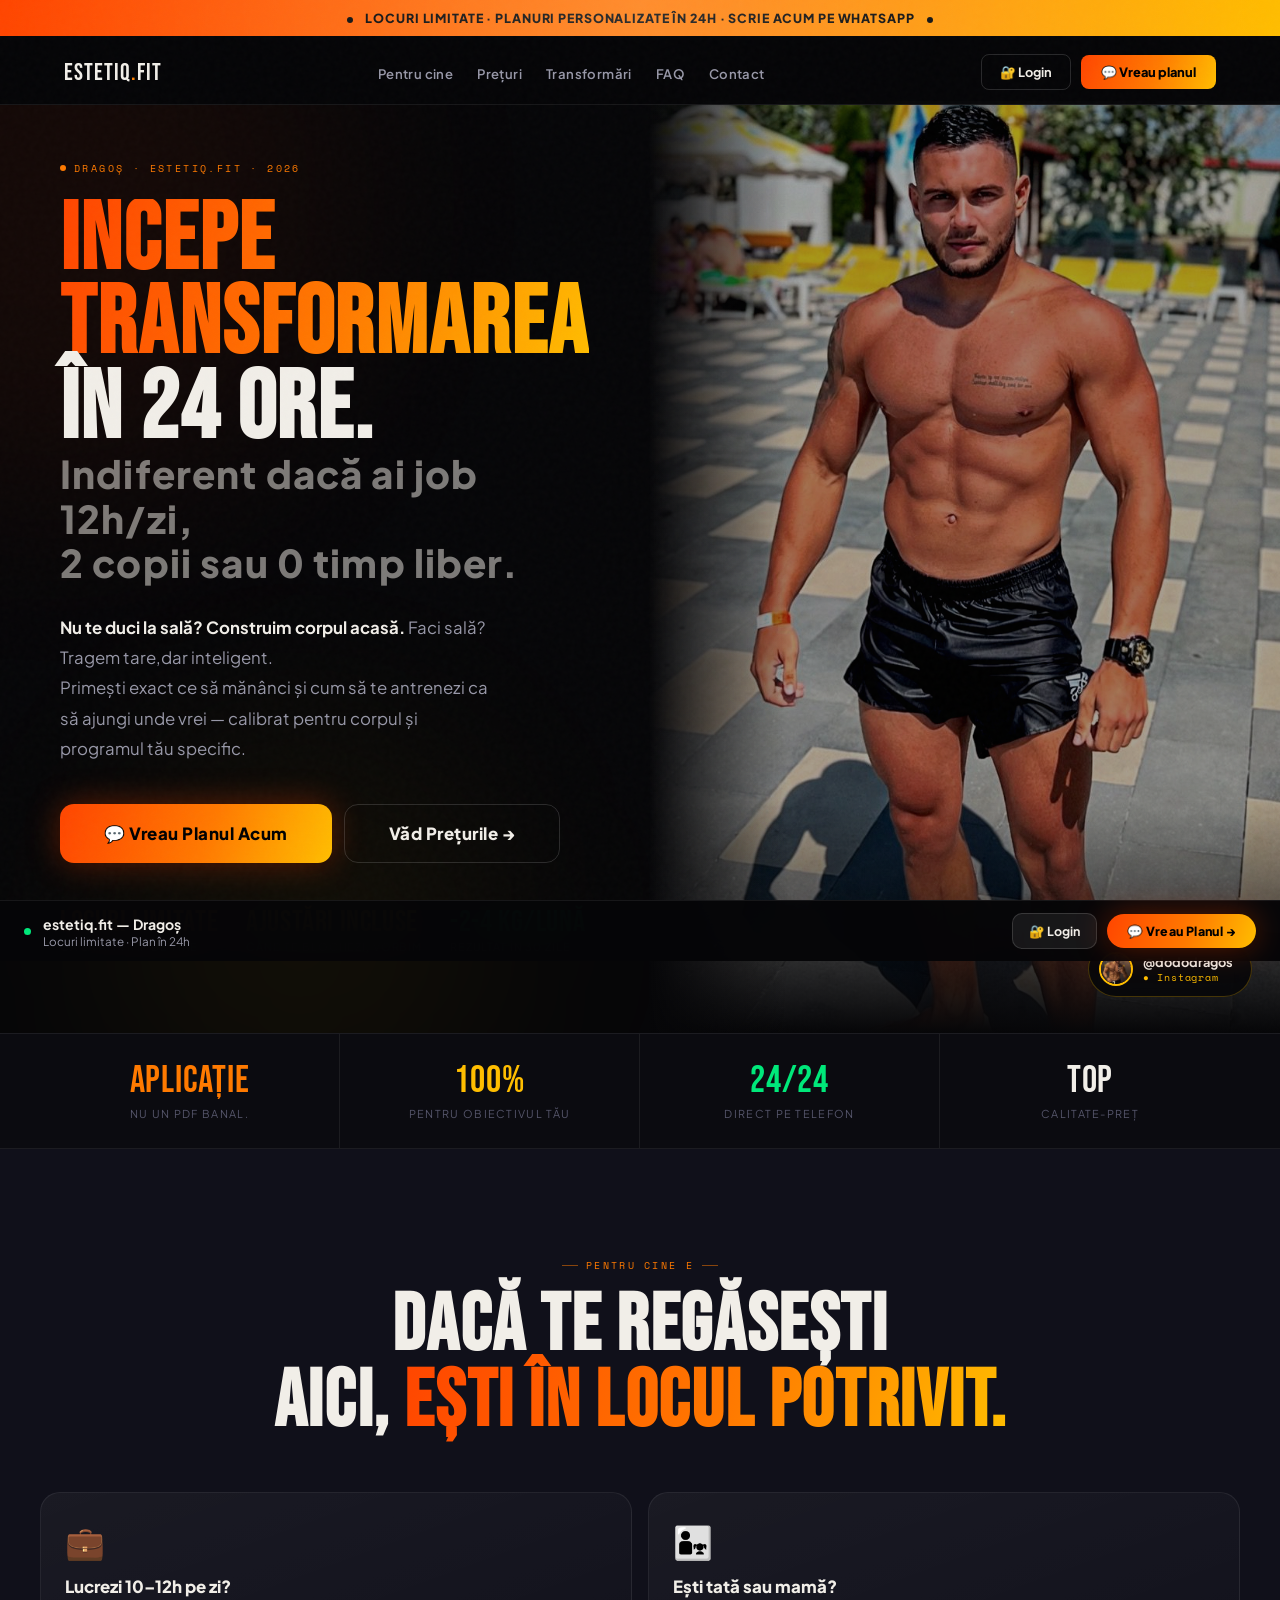
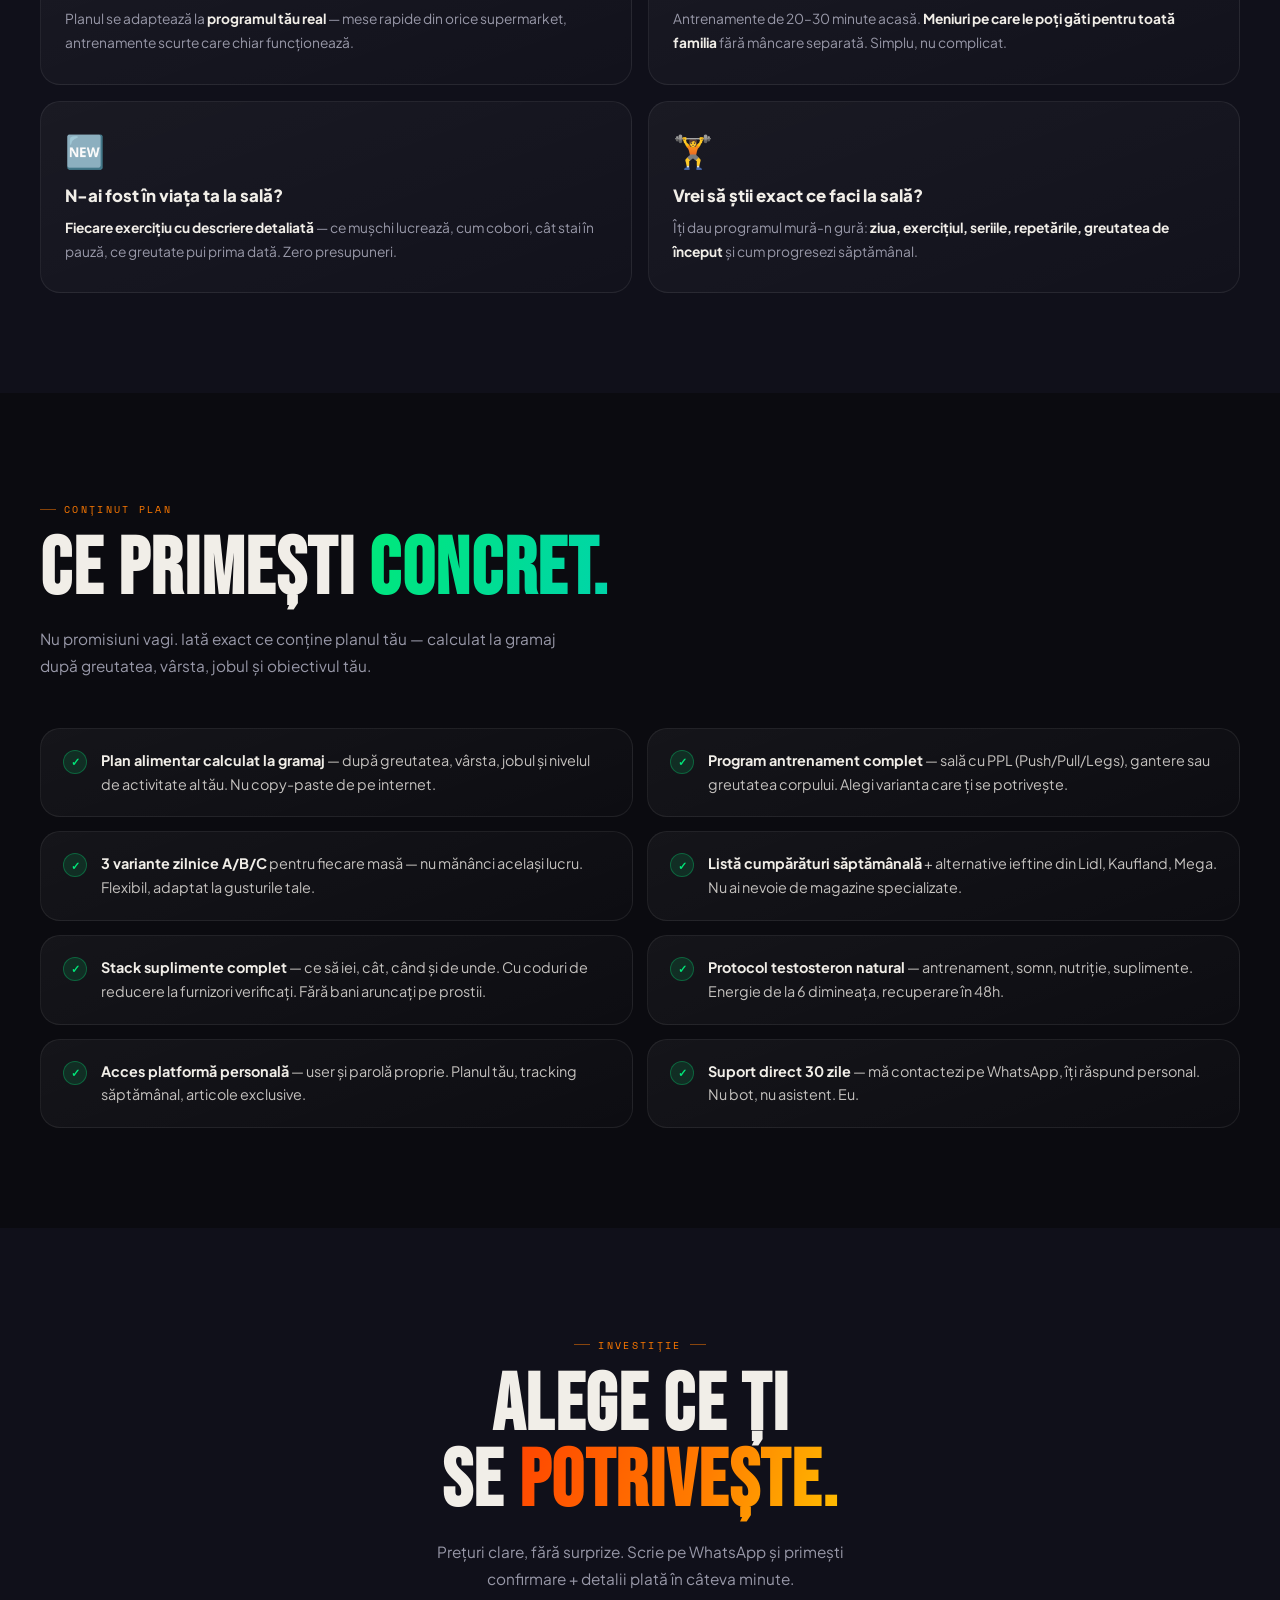
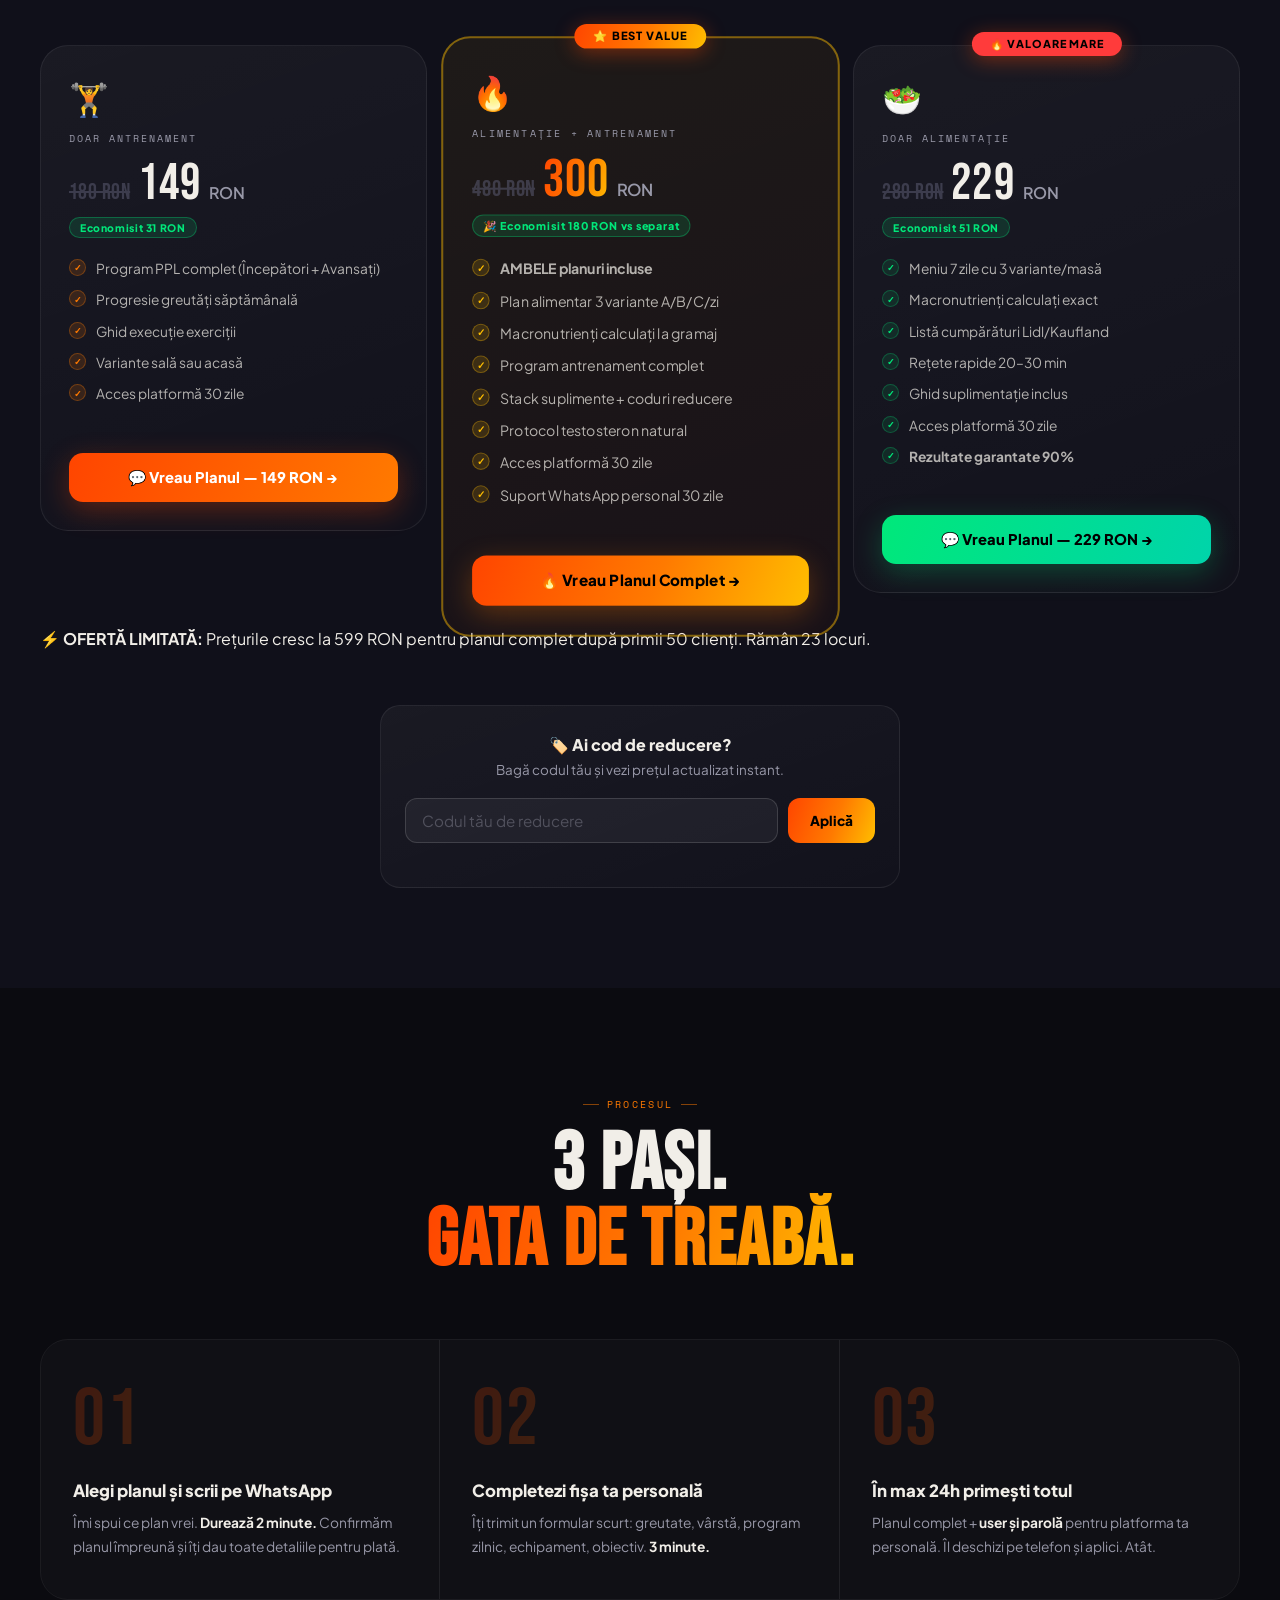
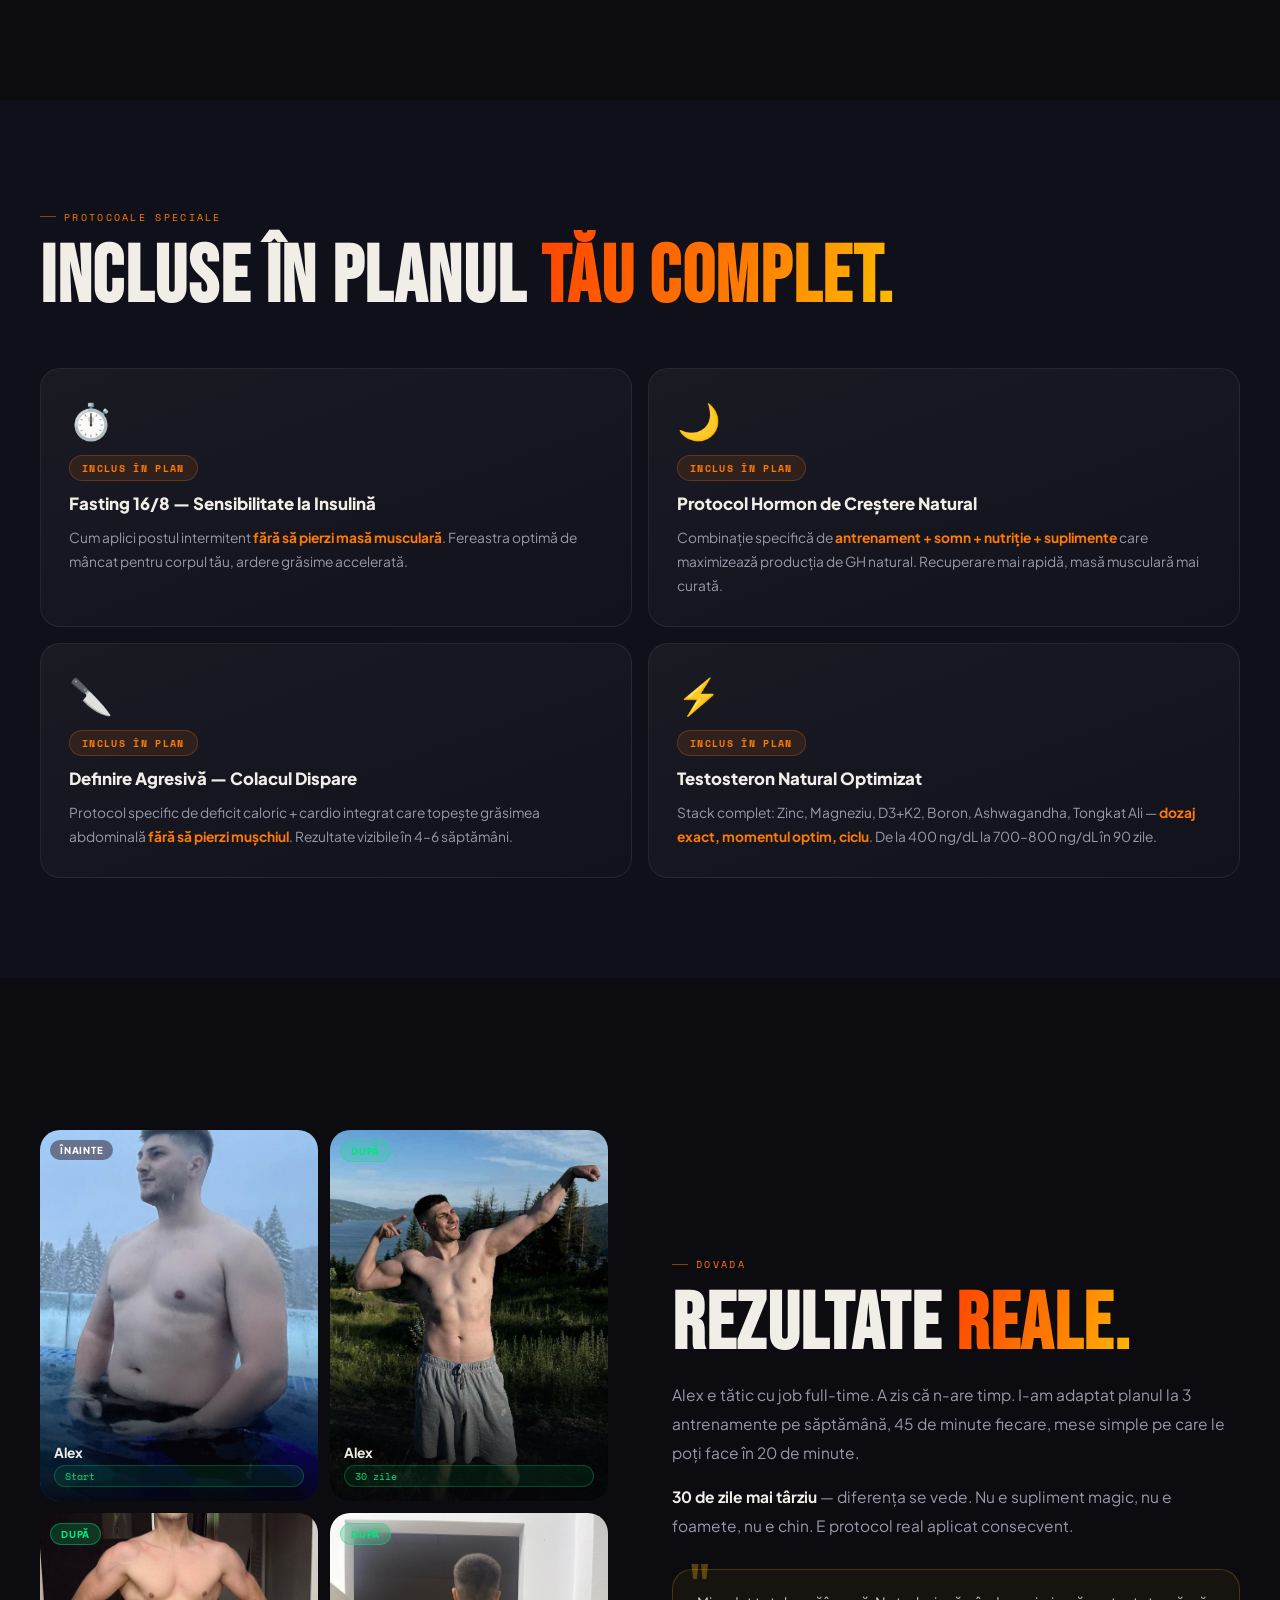
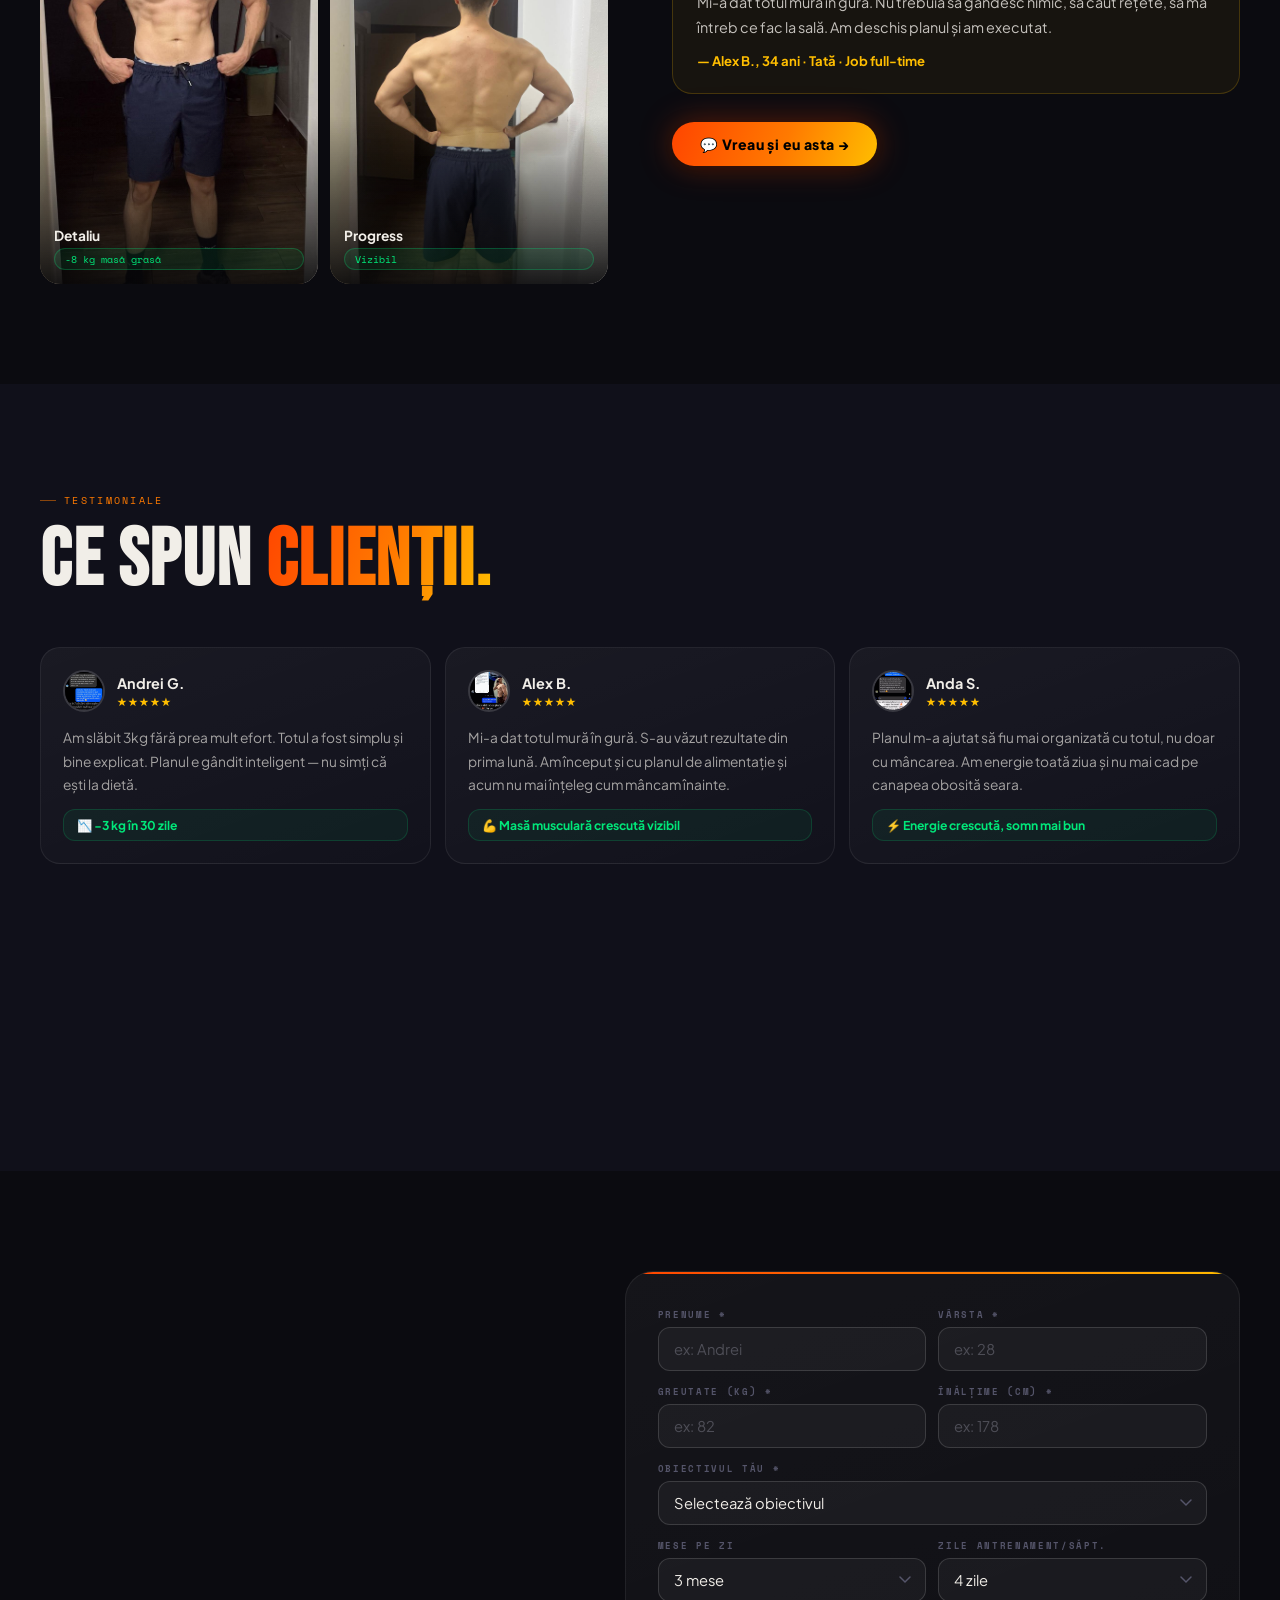
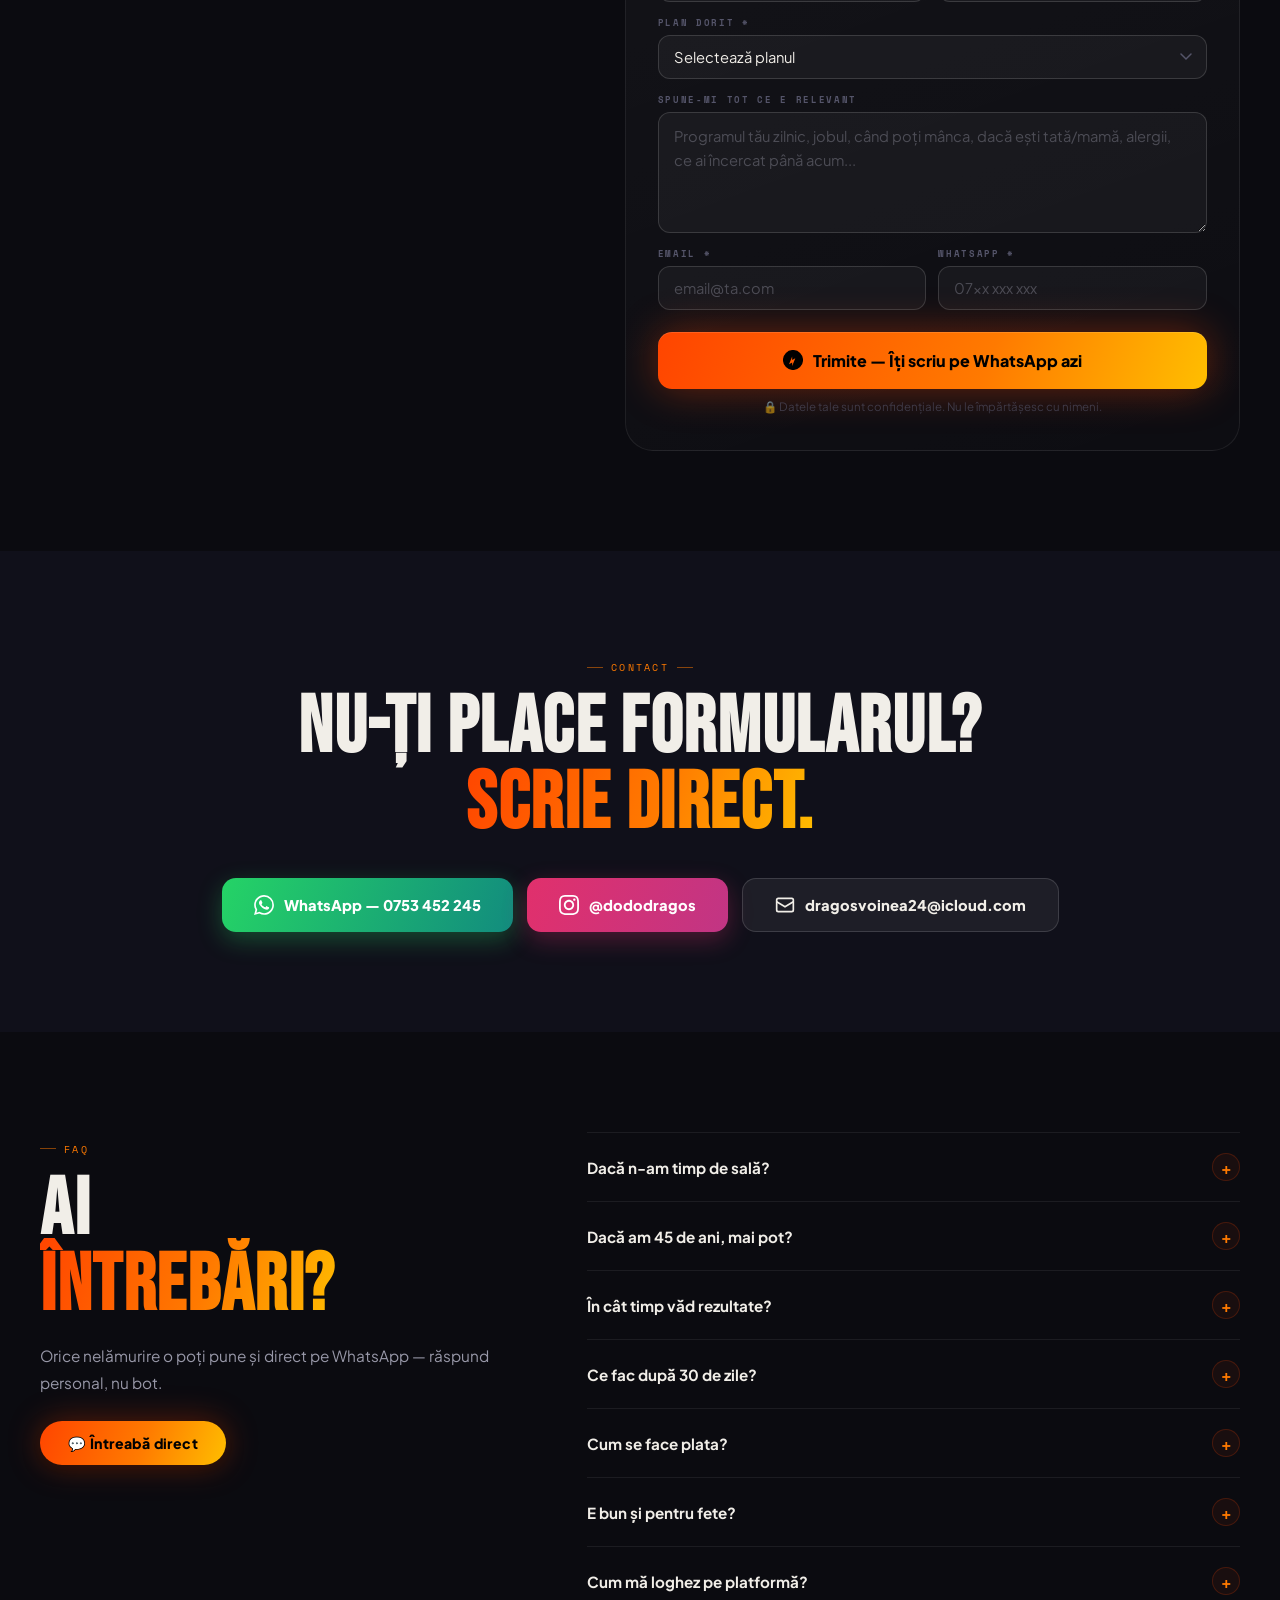
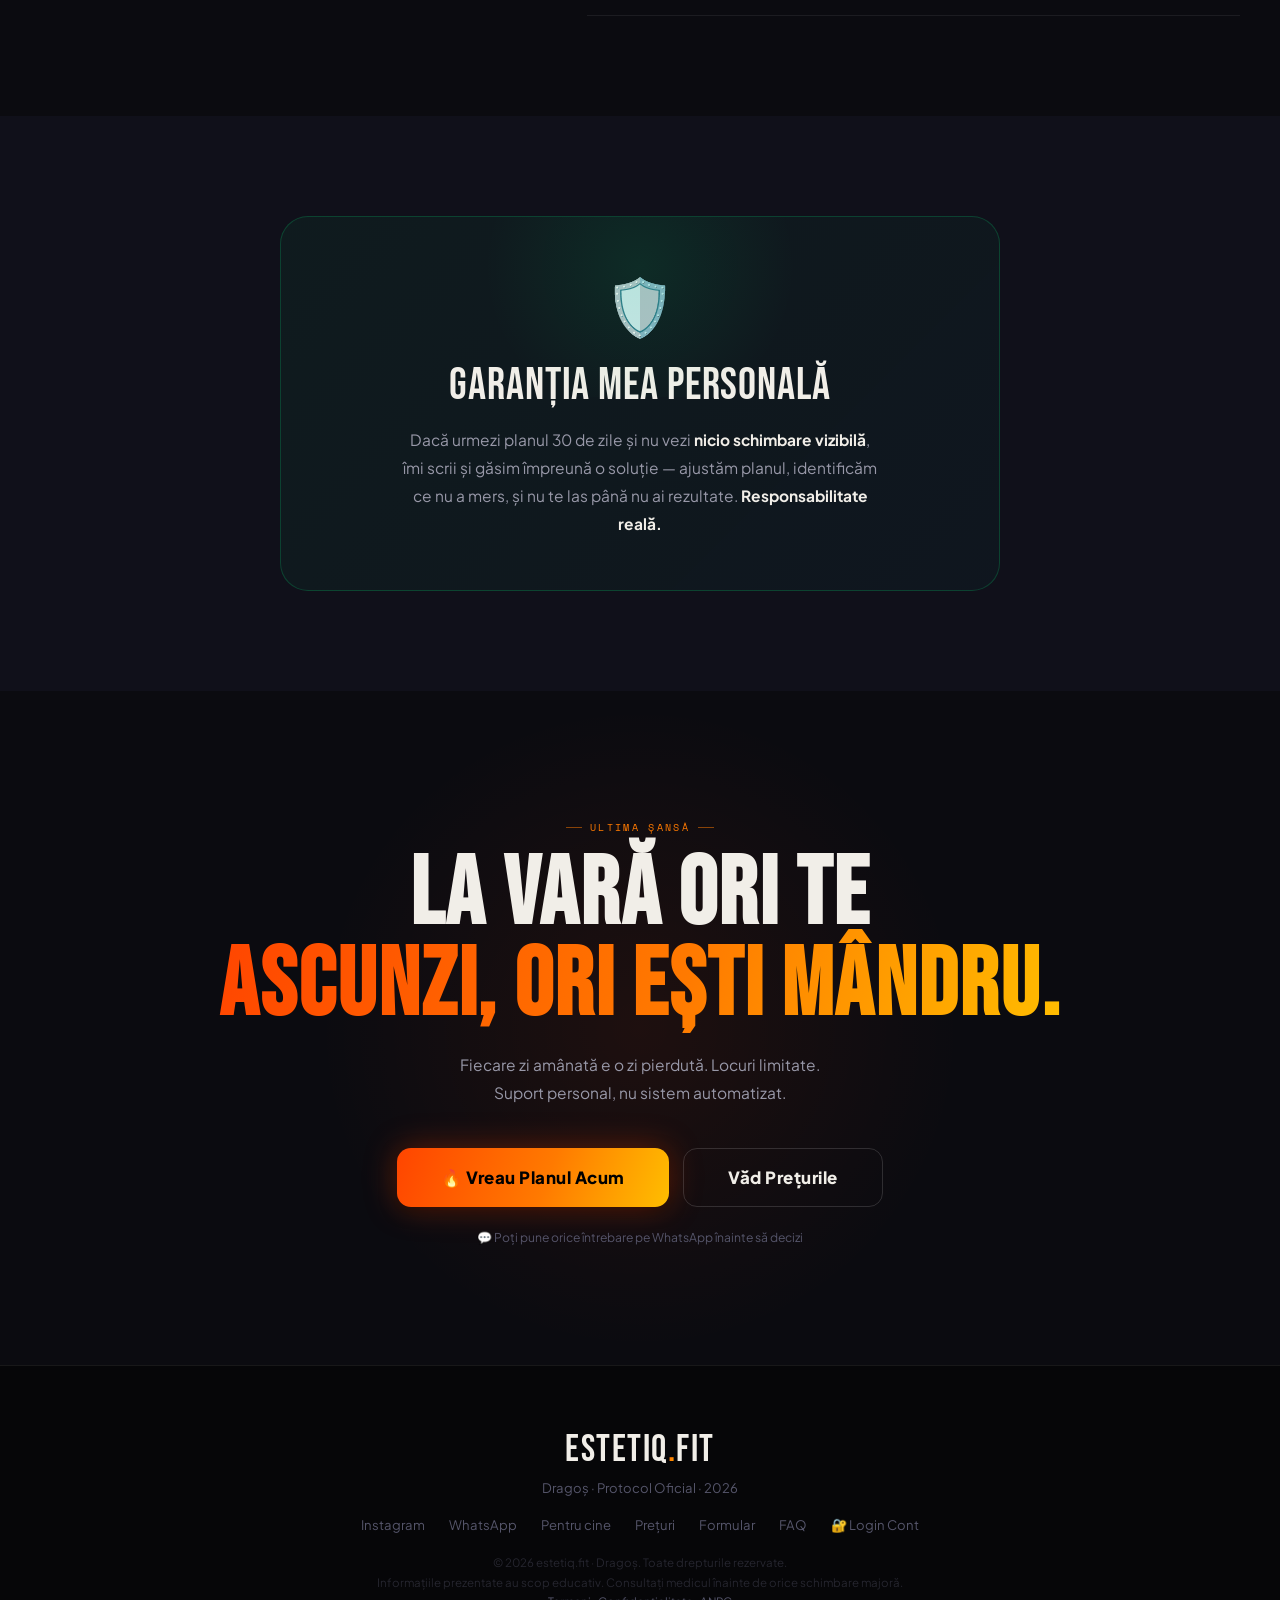
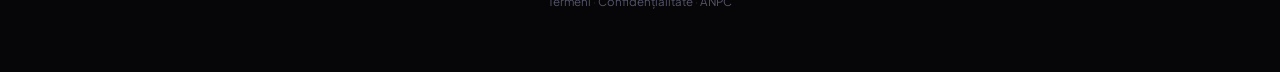
==== commit d140de5f: "Update index.html" ====
--- a/index.html
+++ b/index.html
@@ -1559,8 +1559,8 @@
 })();
 
 /* ── PREȚURI ── */
-const BASE = {1:50, 2:175, 3:150};
-let PRICES = {1:50, 2:175, 3:150};
+const BASE = {1:180, 2:350, 3:280};
+let PRICES = {1:149, 2:300, 3:229};
 
 const CODES = {
   'DRAGOS24': 15,
@@ -1576,7 +1576,7 @@
     const svEl = document.getElementById('save-'+i);
     if(sEl) sEl.textContent = PRICES[i];
     const saved = BASE[i] - PRICES[i];
-    if(svEl) svEl.textContent = saved > 0 ? '🎉 Economisești '+saved+' RON!' : (i===1?'Economisat 30 RON':i===2?'🎉 Reducere 45 RON față de separat':'Economisat 30 RON');
+    if(svEl) svEl.textContent = saved > 0? '🎉 Economisești '+saved+' RON!' : (i===1?'Economisit 31 RON':i===2?'🎉 Economisit 50 RON':i===3?'Economisit 51 RON':'');
   });
   const b1=document.getElementById('btn-plan-1'), b2=document.getElementById('btn-plan-2'), b3=document.getElementById('btn-plan-3');
   if(b1) b1.textContent = '💬 Vreau Planul — '+PRICES[1]+' RON →';
@@ -1588,7 +1588,7 @@
   const inp = document.getElementById('discInput');
   const res = document.getElementById('discResult');
   const code = (inp.value||'').trim().toUpperCase();
-  if(!code){ res.textContent='Introdu un cod de reducere.'; res.className='disc-result show err'; PRICES={1:50,2:175,3:150}; updatePriceDisplay(); return; }
+  if(!code){ res.textContent='Introdu un cod de reducere.'; res.className='disc-result show err'; PRICES={1:149,2:300,3:229}; updatePriceDisplay(); return; }
   const pct = CODES[code];
   if(pct){
     PRICES = {1:Math.round(BASE[1]*(1-pct/100)), 2:Math.round(BASE[2]*(1-pct/100)), 3:Math.round(BASE[3]*(1-pct/100))};
@@ -1597,7 +1597,7 @@
     res.className = 'disc-result show ok';
     inp.className = 'disc-input valid';
   } else {
-    PRICES = {1:50,2:175,3:150}; updatePriceDisplay();
+    PRICES = {1:149,2:300,3:229}; updatePriceDisplay();
     res.textContent = '❌ Cod invalid. Încearcă altul.';
     res.className = 'disc-result show err';
     inp.className = 'disc-input invalid';
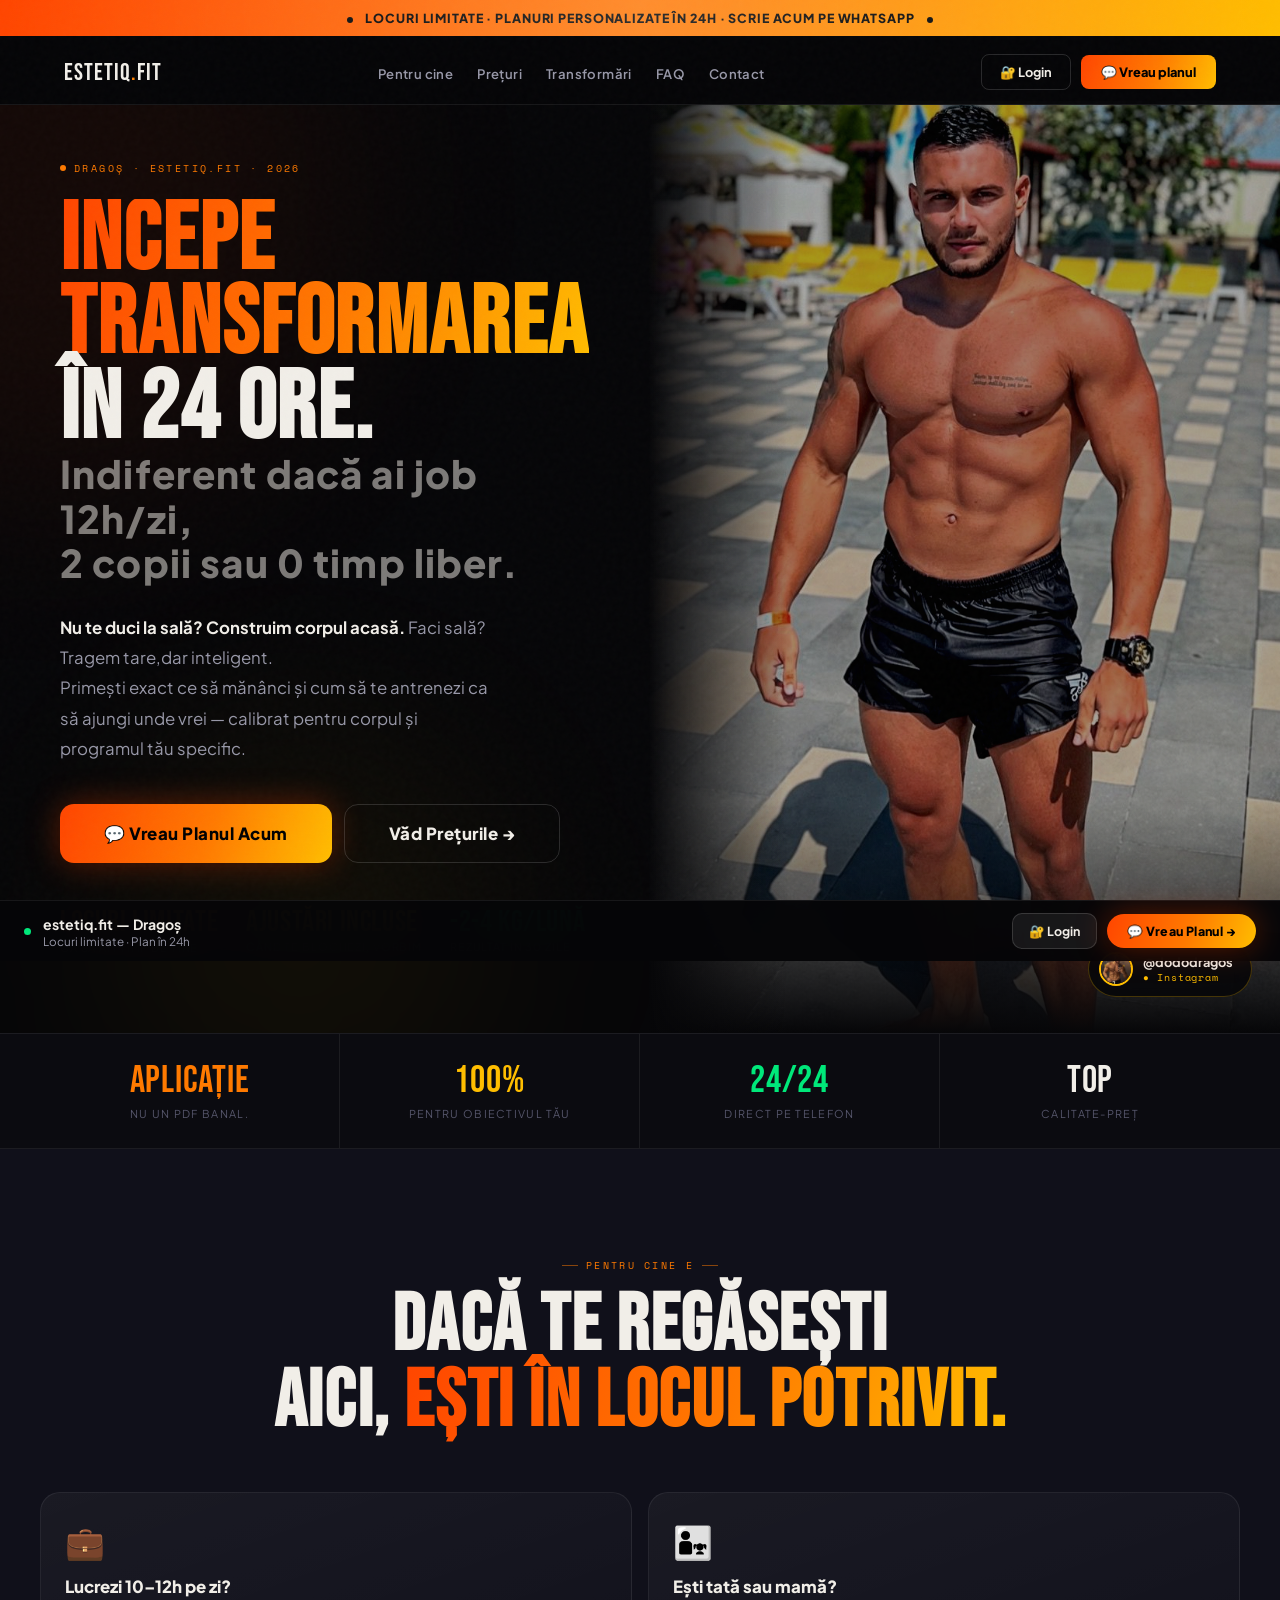
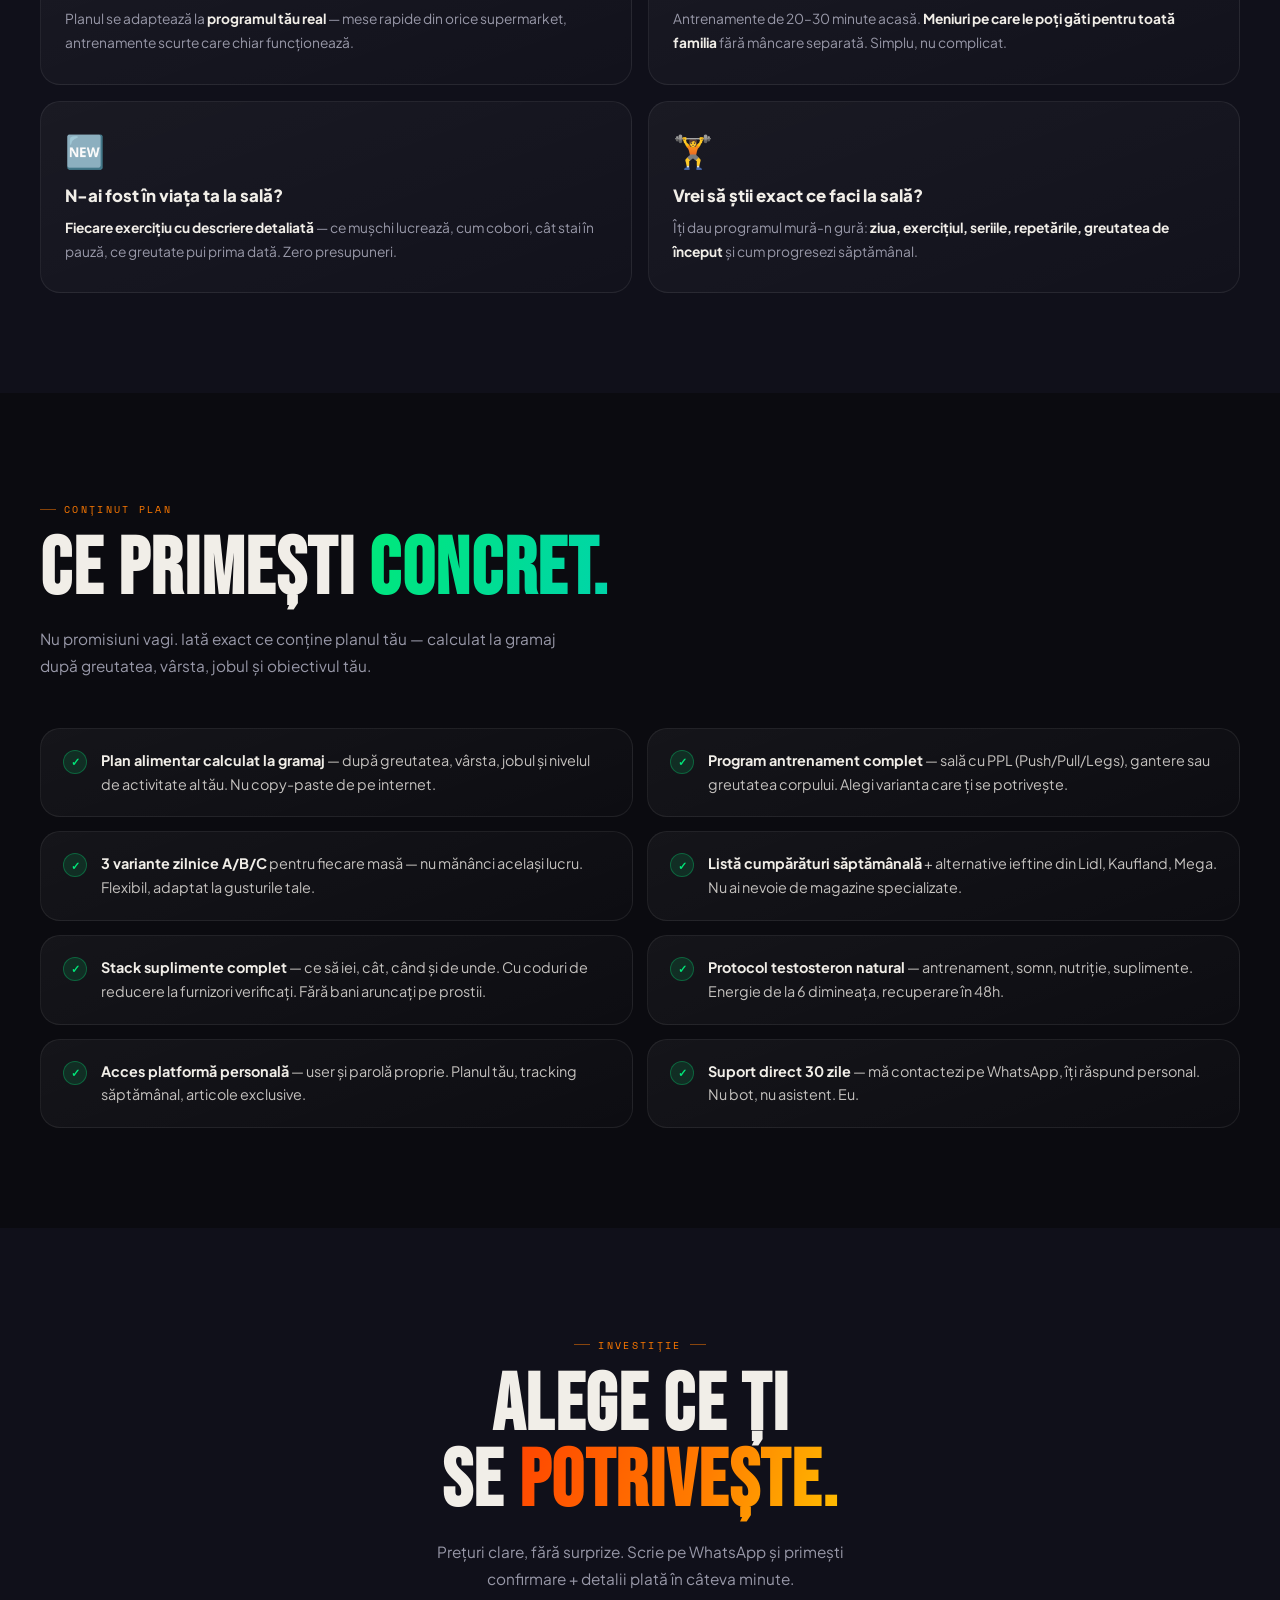
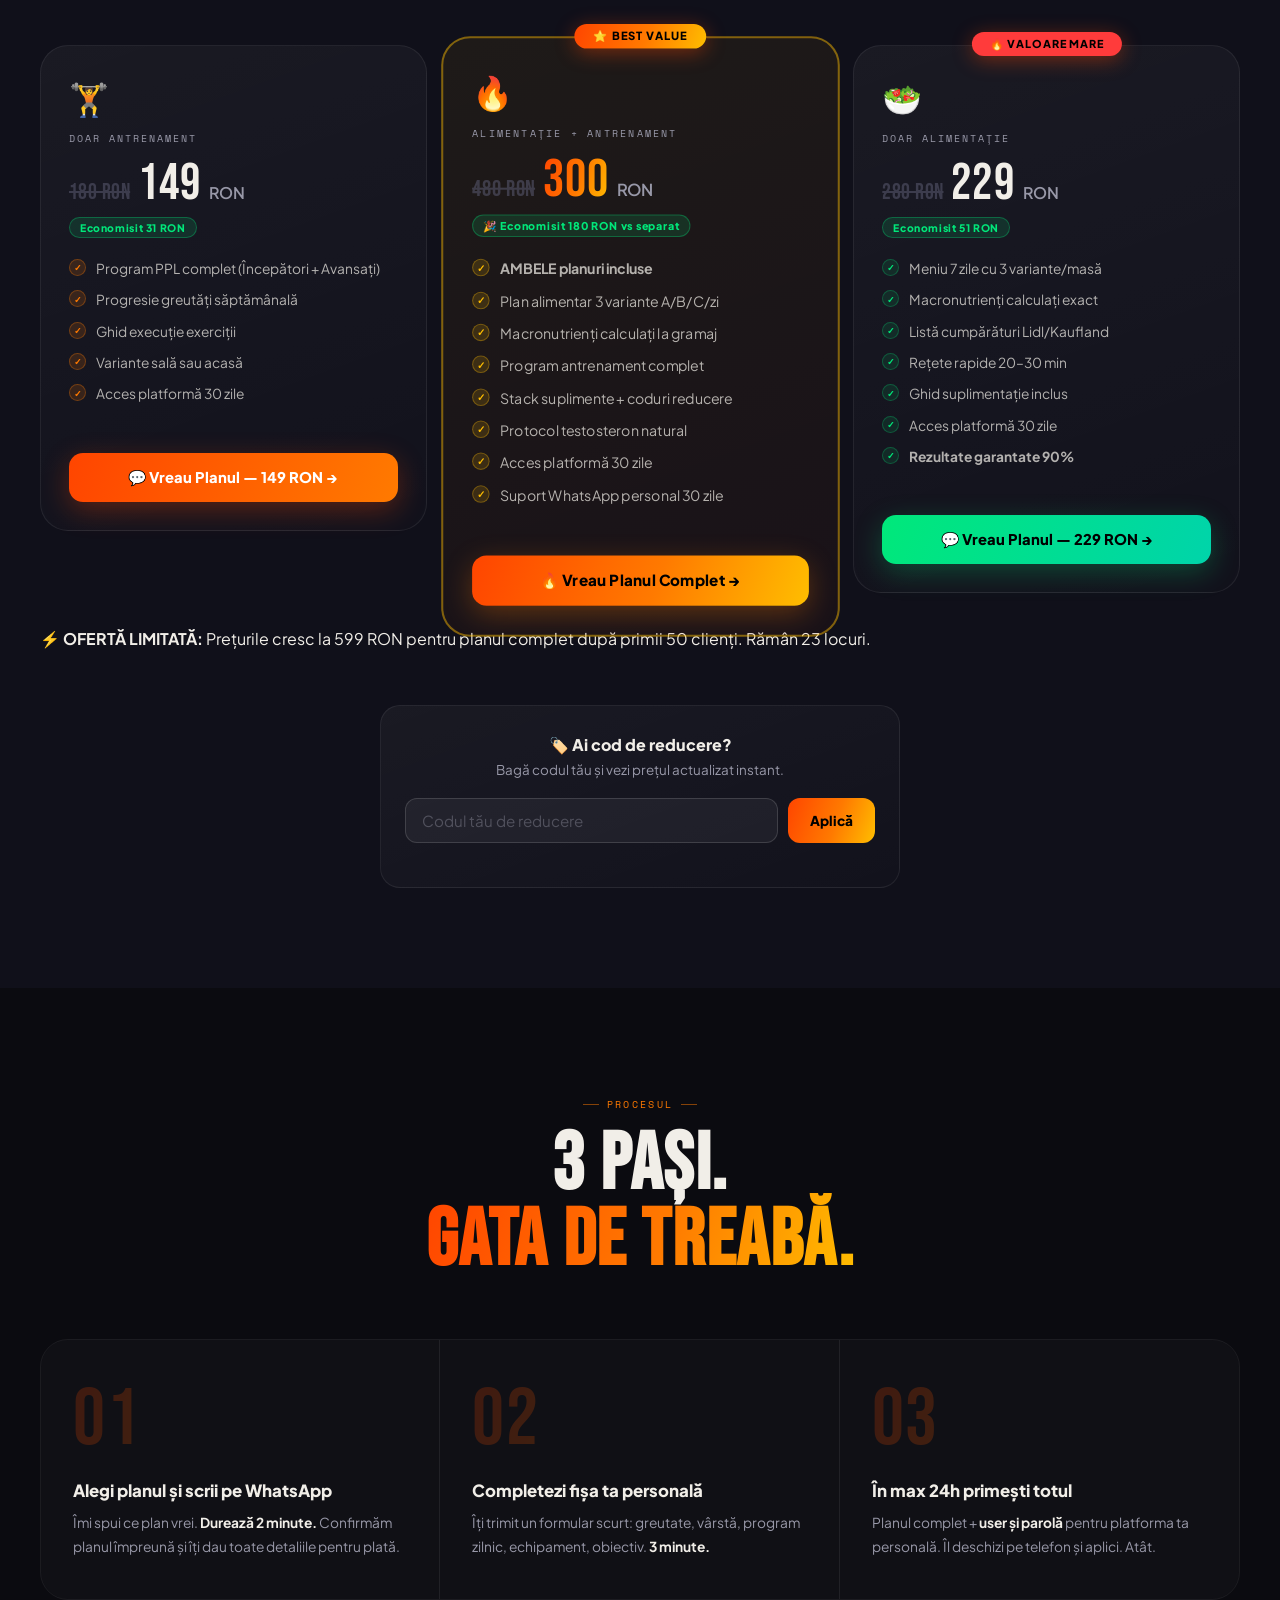
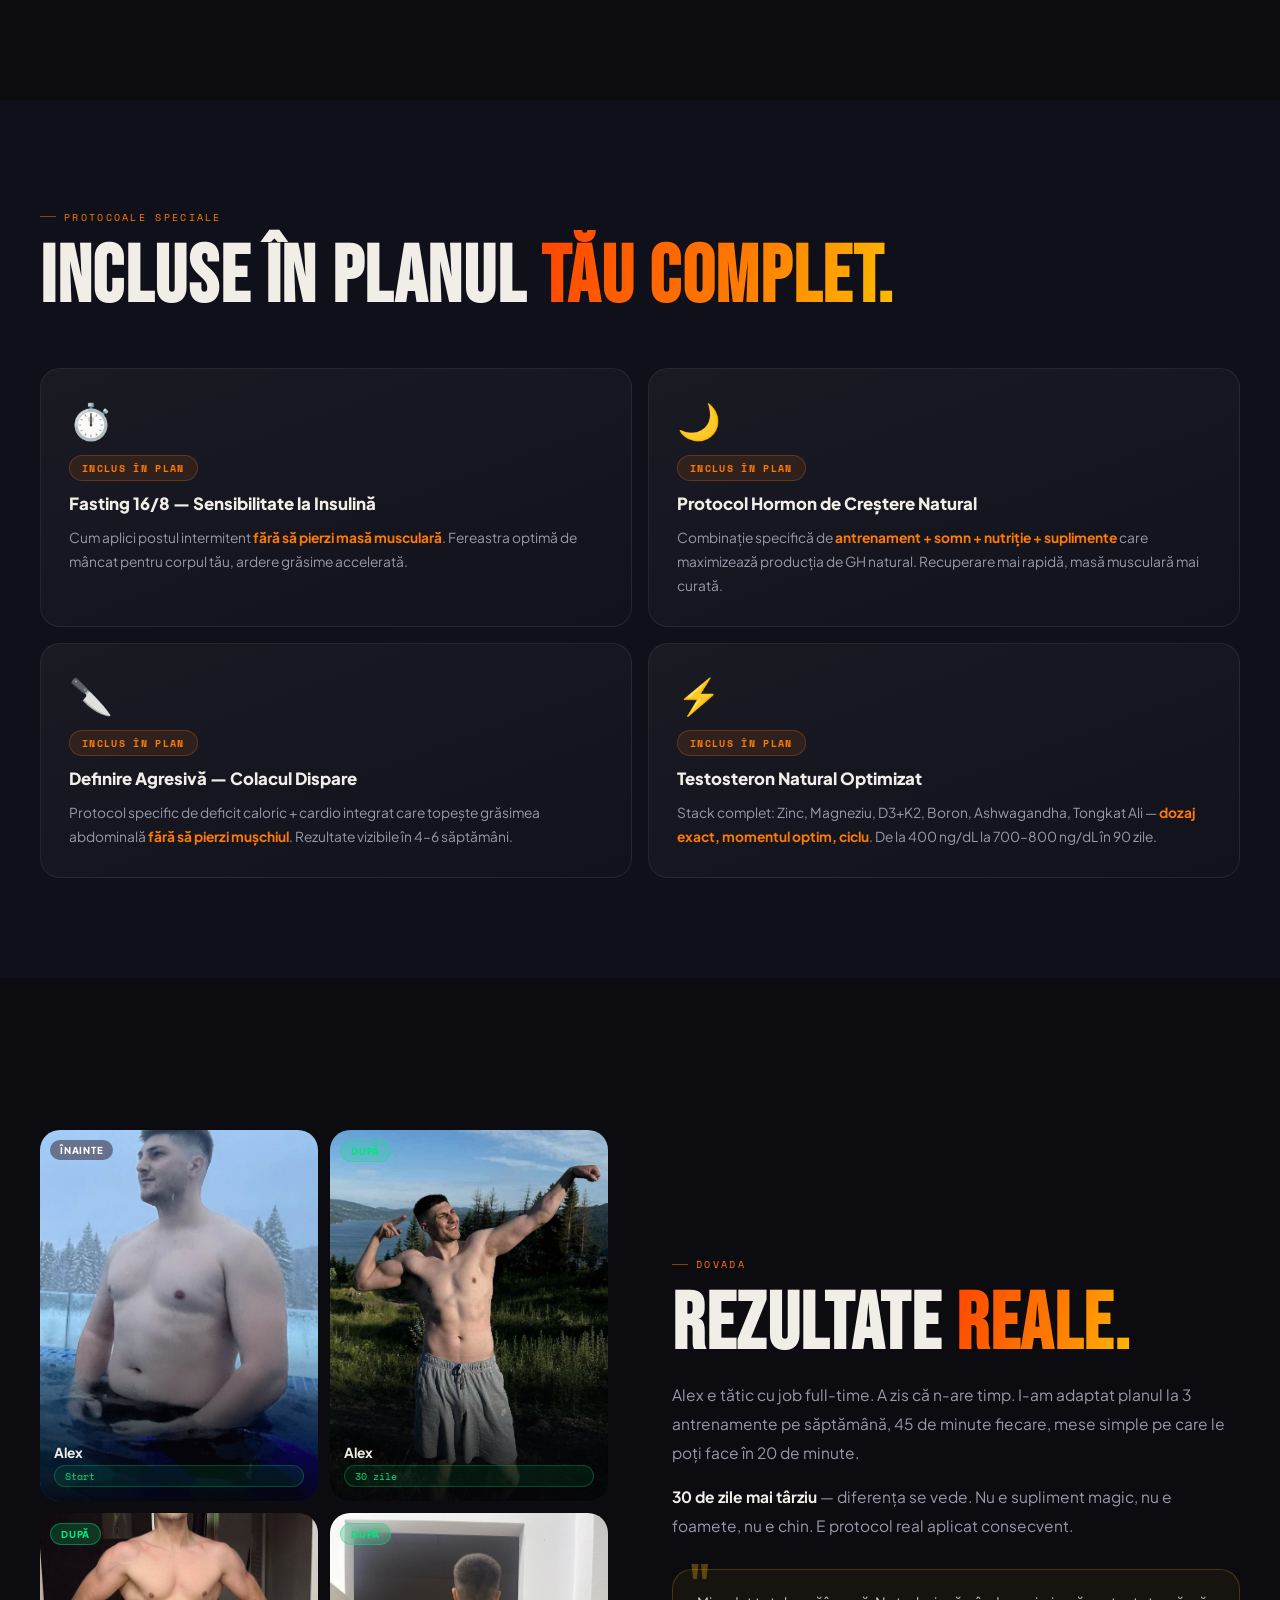
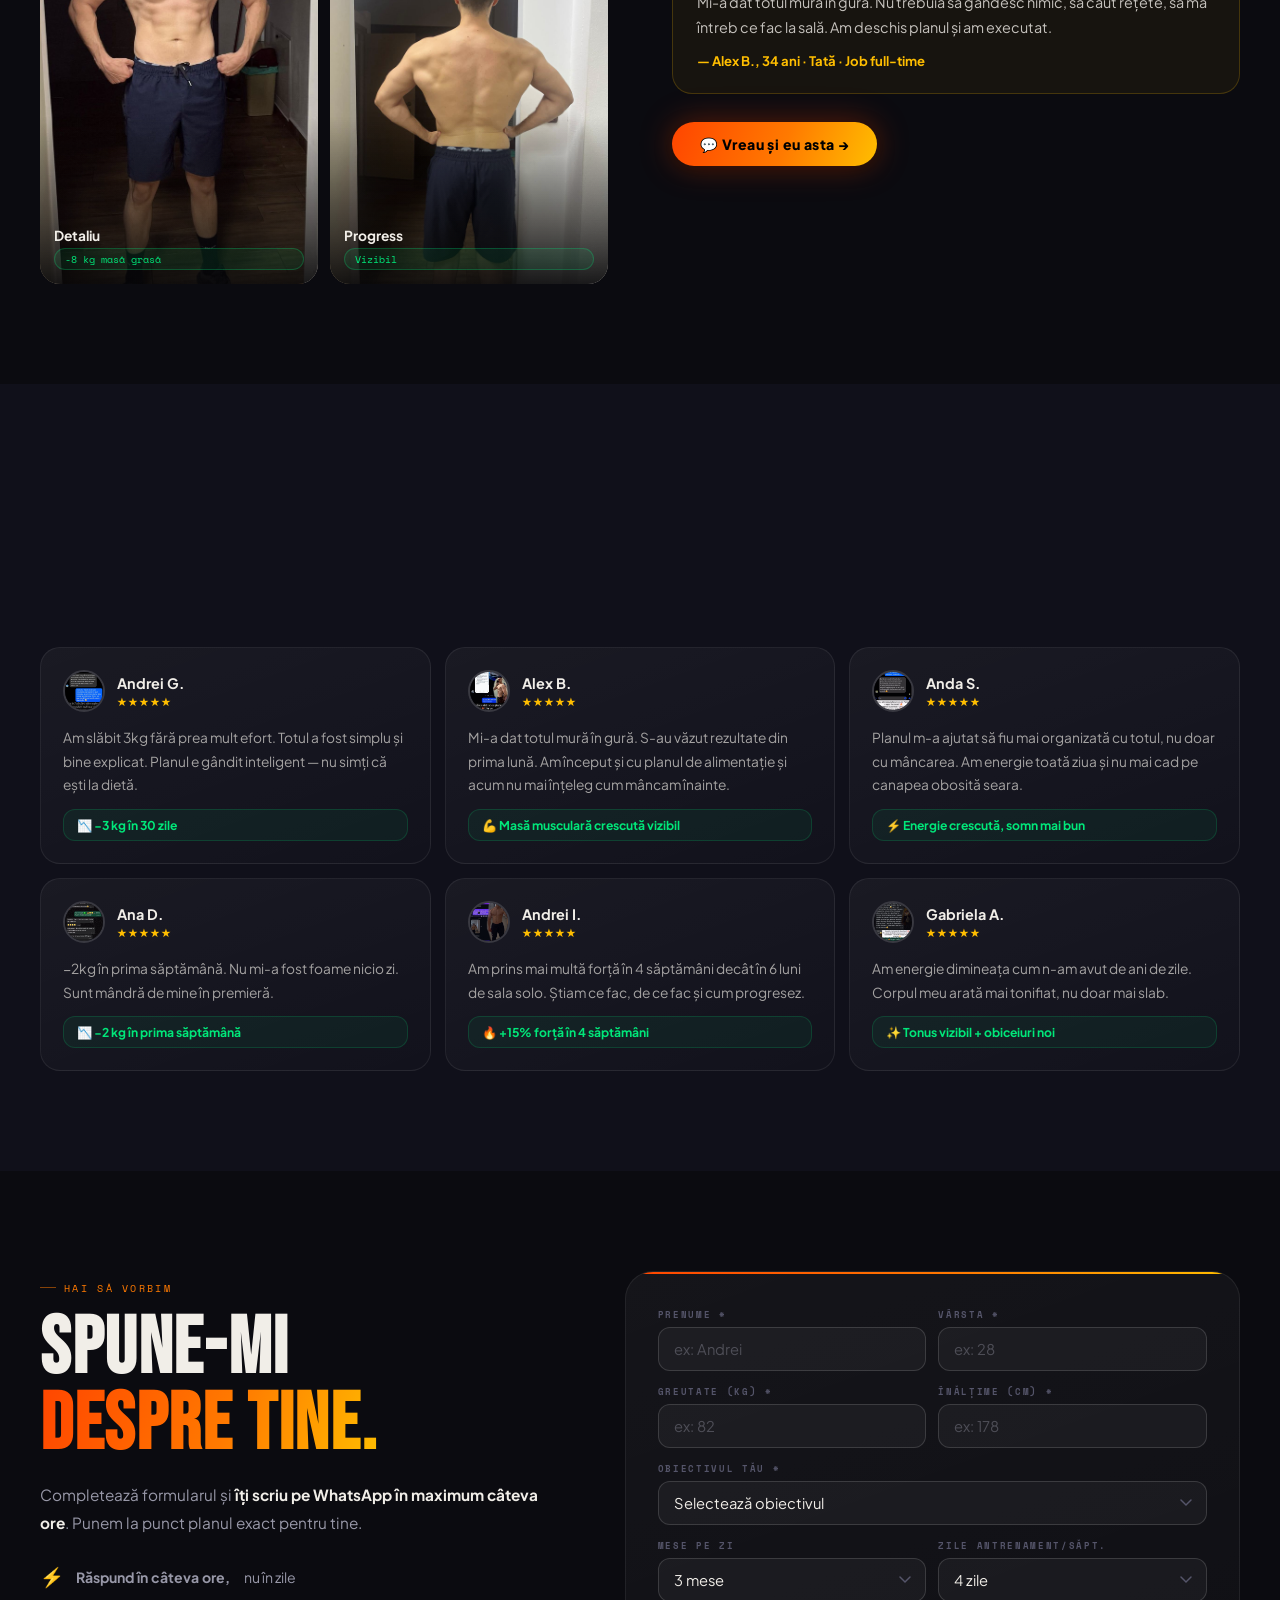
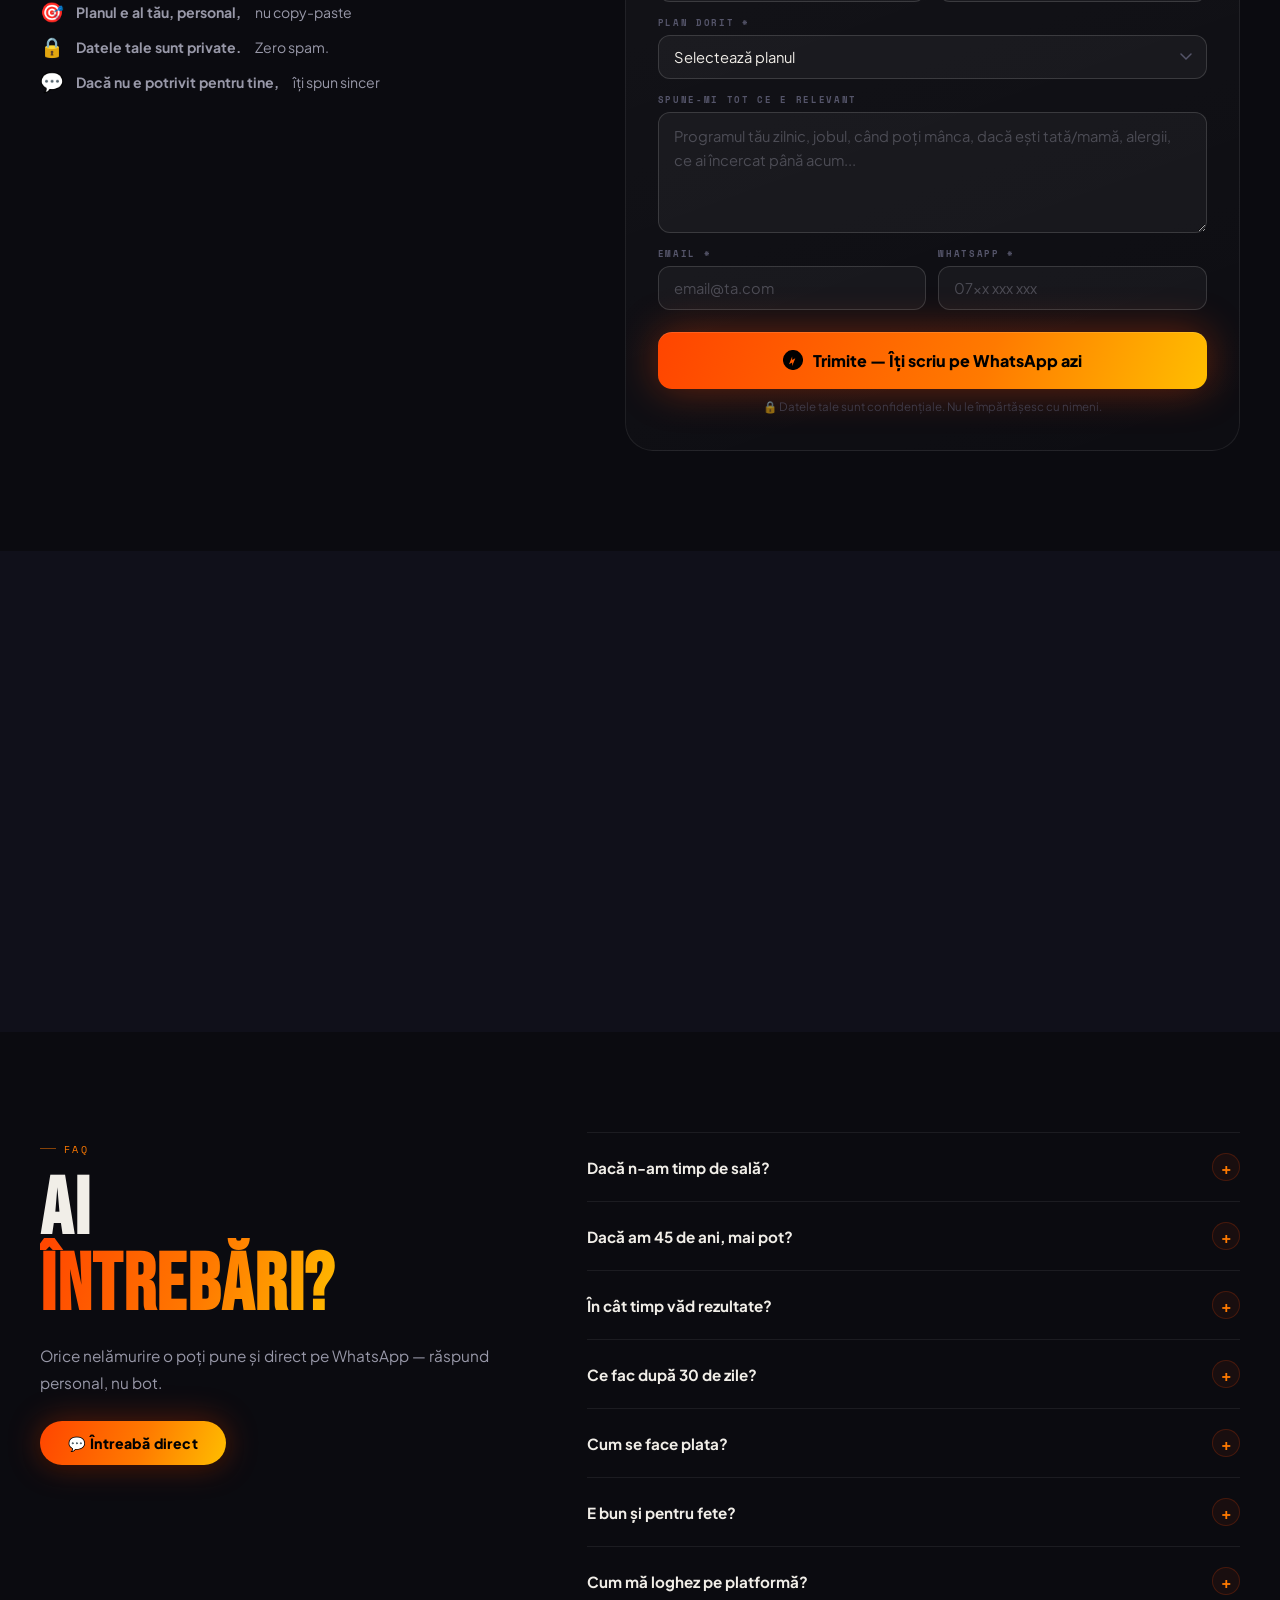
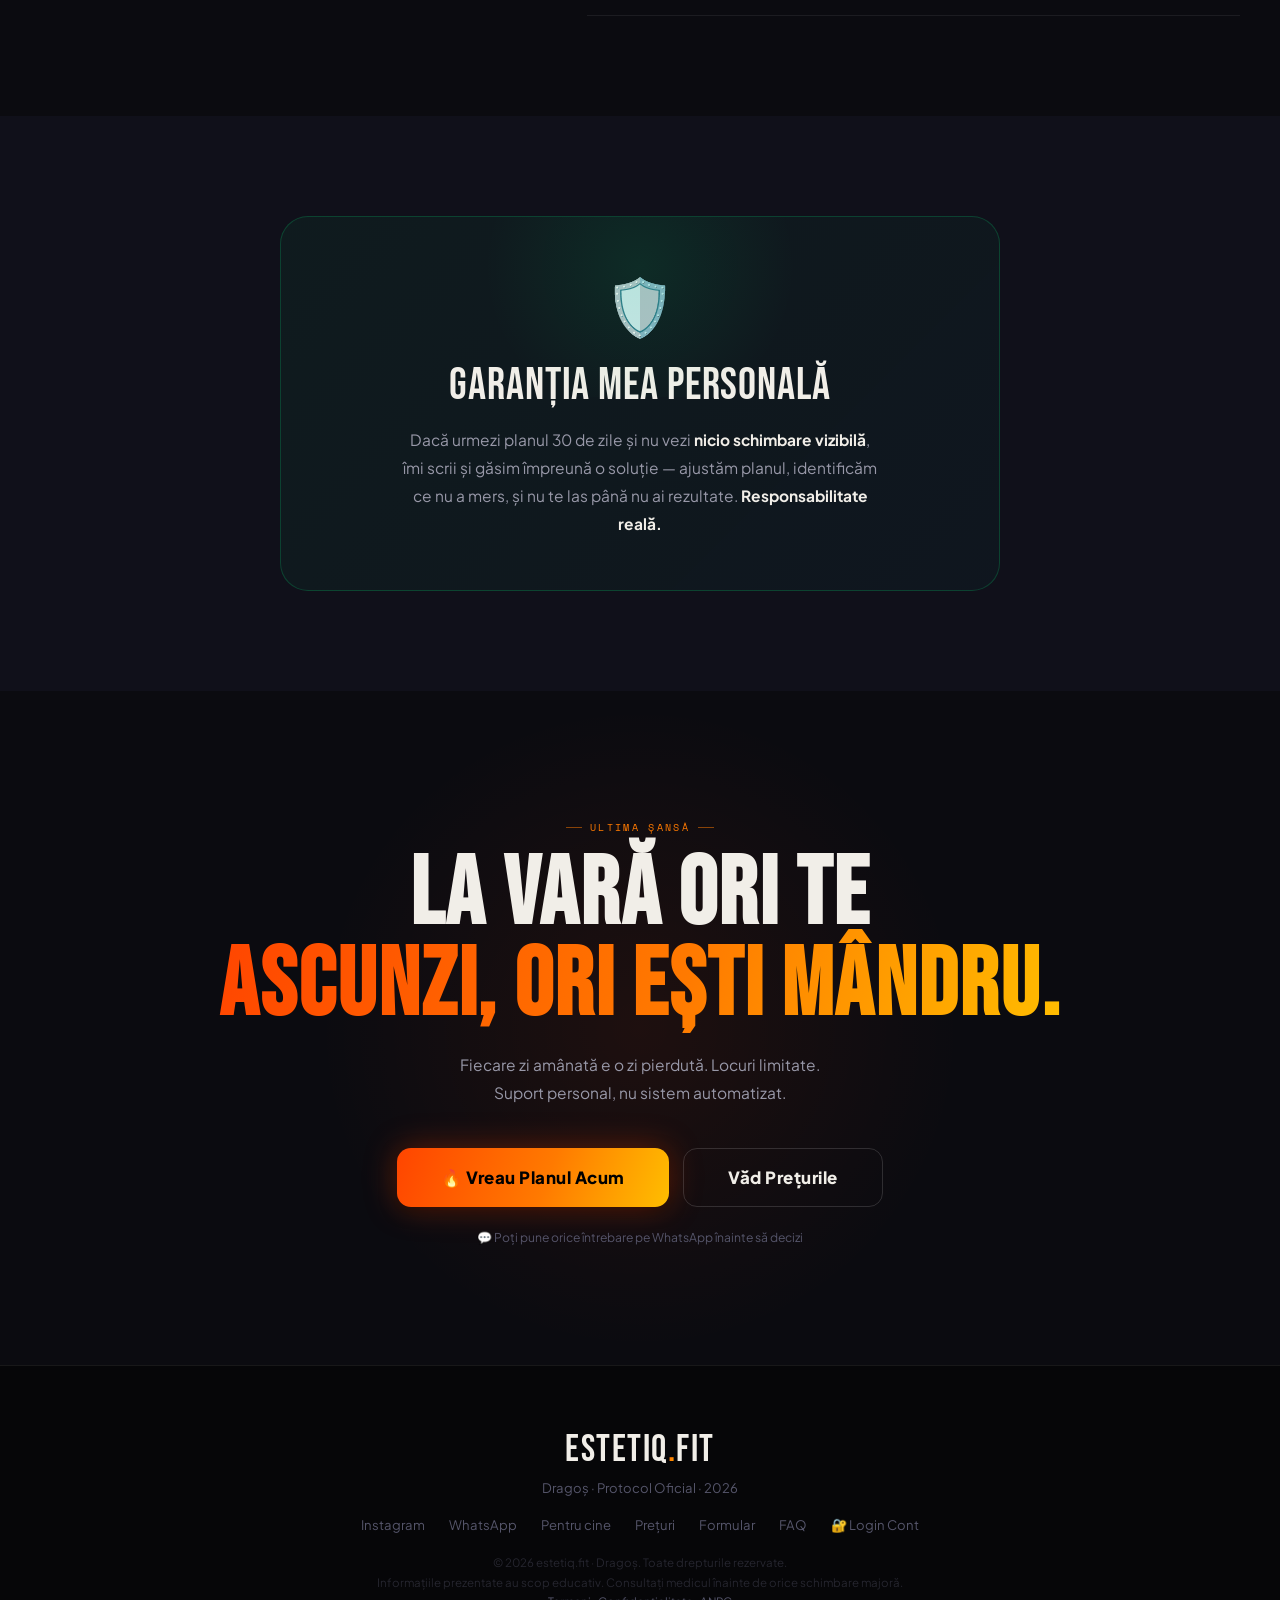
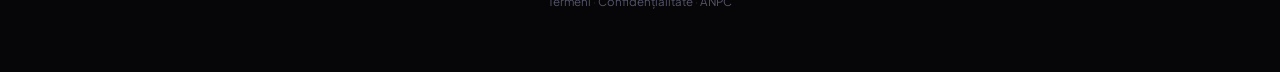
==== commit 37e63489: "Update index.html" ====
--- a/index.html
+++ b/index.html
@@ -1559,15 +1559,20 @@
 })();
 
 /* ── PREȚURI ── */
-const BASE = {1:180, 2:350, 3:280};
+const BASE = {1:180, 2:480, 3:280};
 let PRICES = {1:149, 2:300, 3:229};
 
 const CODES = {
-  'DRAGOS24': 15,
-  'AESTETIQ24': 20,
-  'CRISTI15': 15,
-  'ANDREI15': 15,
-  'FIT15': 15
+  'DRAGOS24': 48,
+  'AESTETIQ24': 48,
+  'CRISTI15': 48,
+  'ANDREI15': 48,
+  'FIT15': 48,
+  'TEODORA50': 48,
+  'DANA50': 48,
+  'MONICA50': 48,
+  'DOBRIN50': 48,
+  'ALEX50': 48
 };
 
 function updatePriceDisplay(){
@@ -1576,7 +1581,8 @@
     const svEl = document.getElementById('save-'+i);
     if(sEl) sEl.textContent = PRICES[i];
     const saved = BASE[i] - PRICES[i];
-    if(svEl) svEl.textContent = saved > 0? '🎉 Economisești '+saved+' RON!' : (i===1?'Economisit 31 RON':i===2?'🎉 Economisit 50 RON':i===3?'Economisit 51 RON':'');
+    const pct = Math.round((BASE[i] - PRICES[i]) / BASE[i] * 100);
+    if(svEl) svEl.textContent = saved > 0? `🎉 -${pct}% Economisești ${saved} RON!` : '';
   });
   const b1=document.getElementById('btn-plan-1'), b2=document.getElementById('btn-plan-2'), b3=document.getElementById('btn-plan-3');
   if(b1) b1.textContent = '💬 Vreau Planul — '+PRICES[1]+' RON →';
@@ -1593,7 +1599,7 @@
   if(pct){
     PRICES = {1:Math.round(BASE[1]*(1-pct/100)), 2:Math.round(BASE[2]*(1-pct/100)), 3:Math.round(BASE[3]*(1-pct/100))};
     updatePriceDisplay();
-    res.innerHTML = '✅ Cod aplicat! −'+pct+'% la toate planurile 🎉';
+    res.innerHTML = `✅ Cod aplicat! −${pct}% reducere totală 🎉`;
     res.className = 'disc-result show ok';
     inp.className = 'disc-input valid';
   } else {
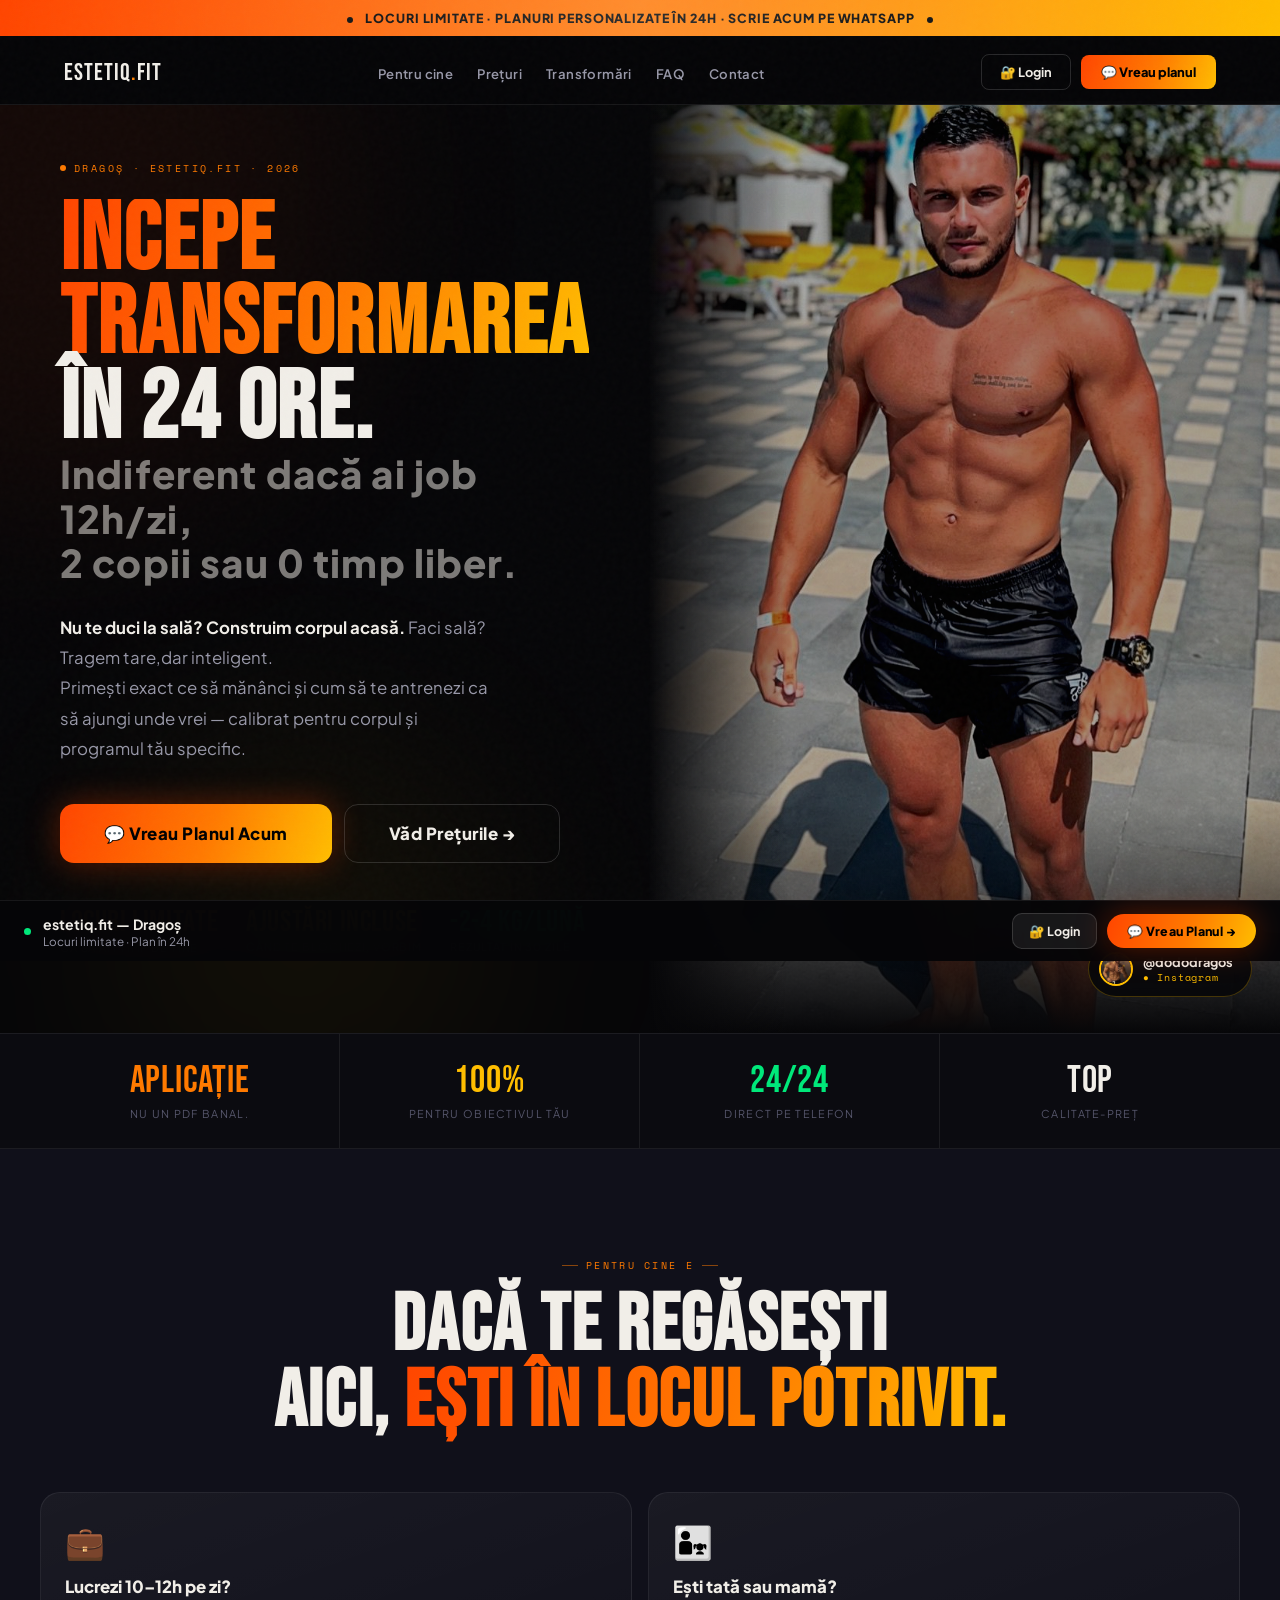
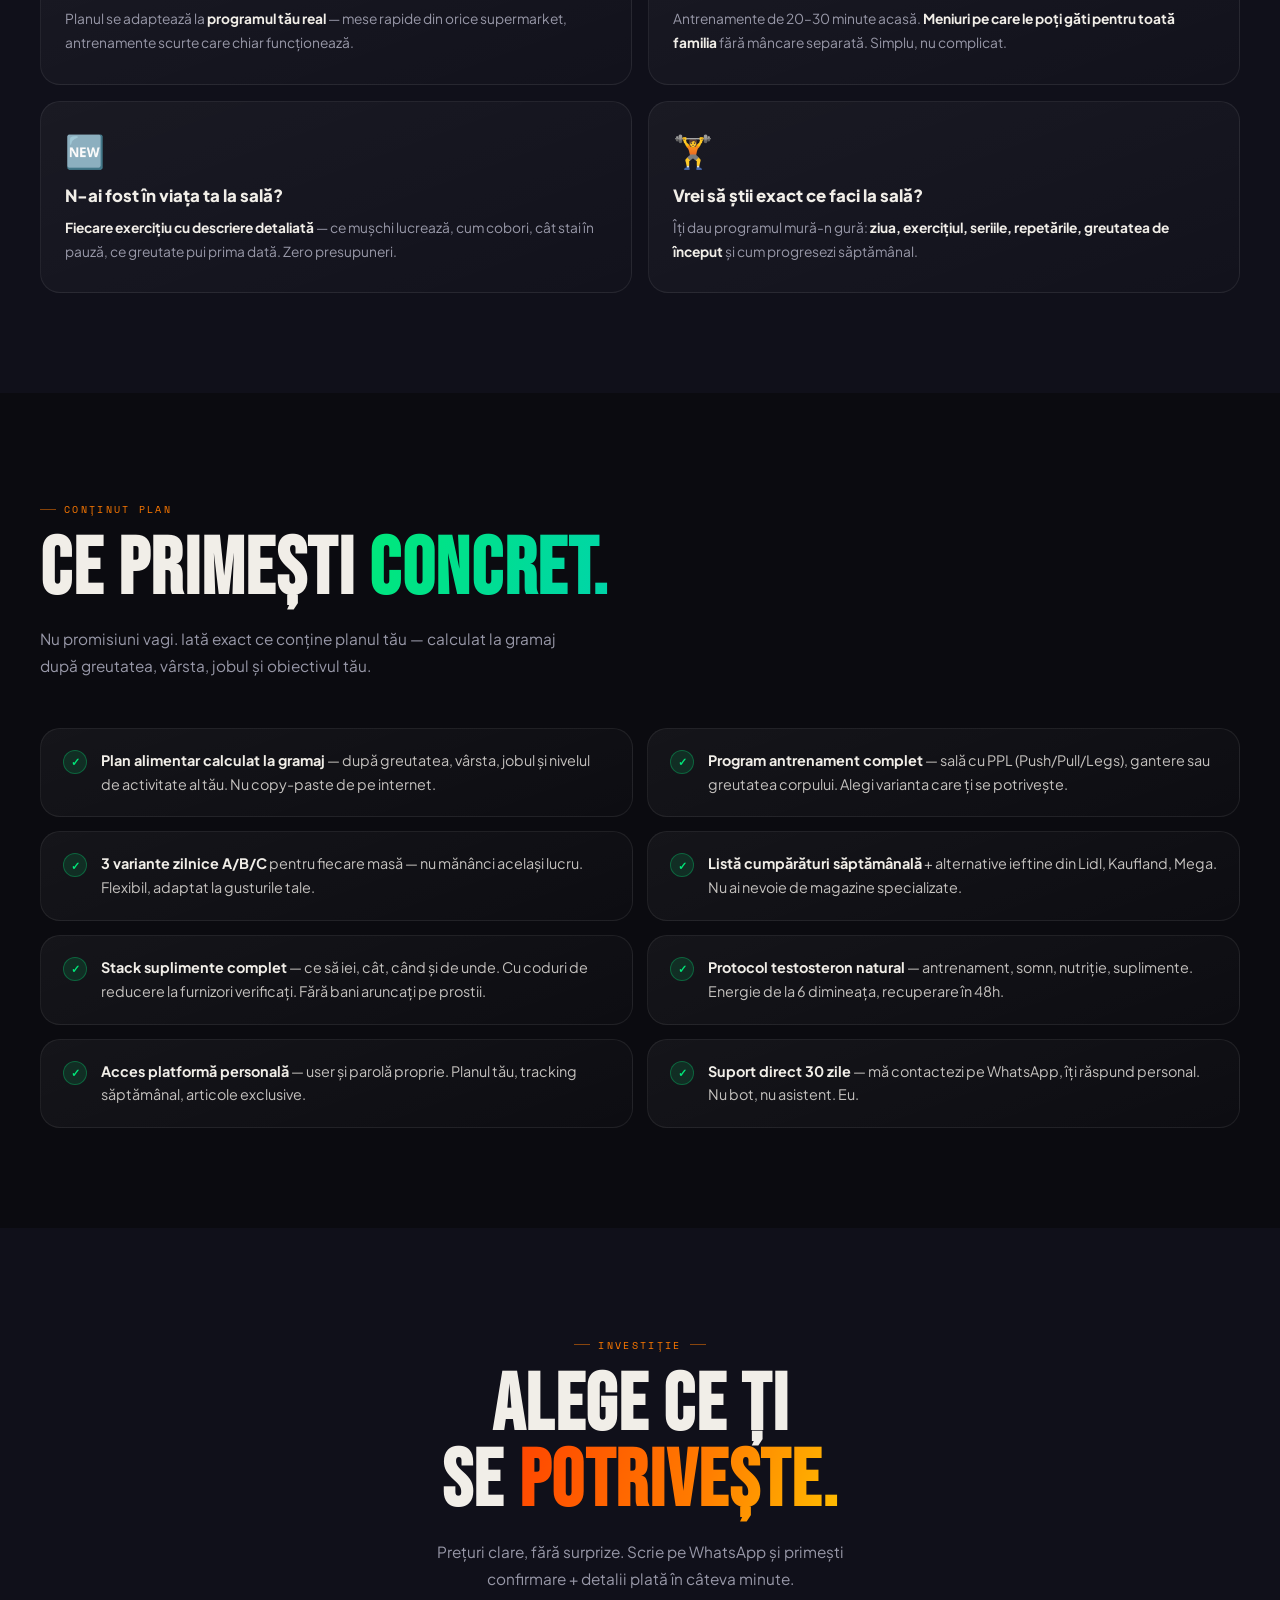
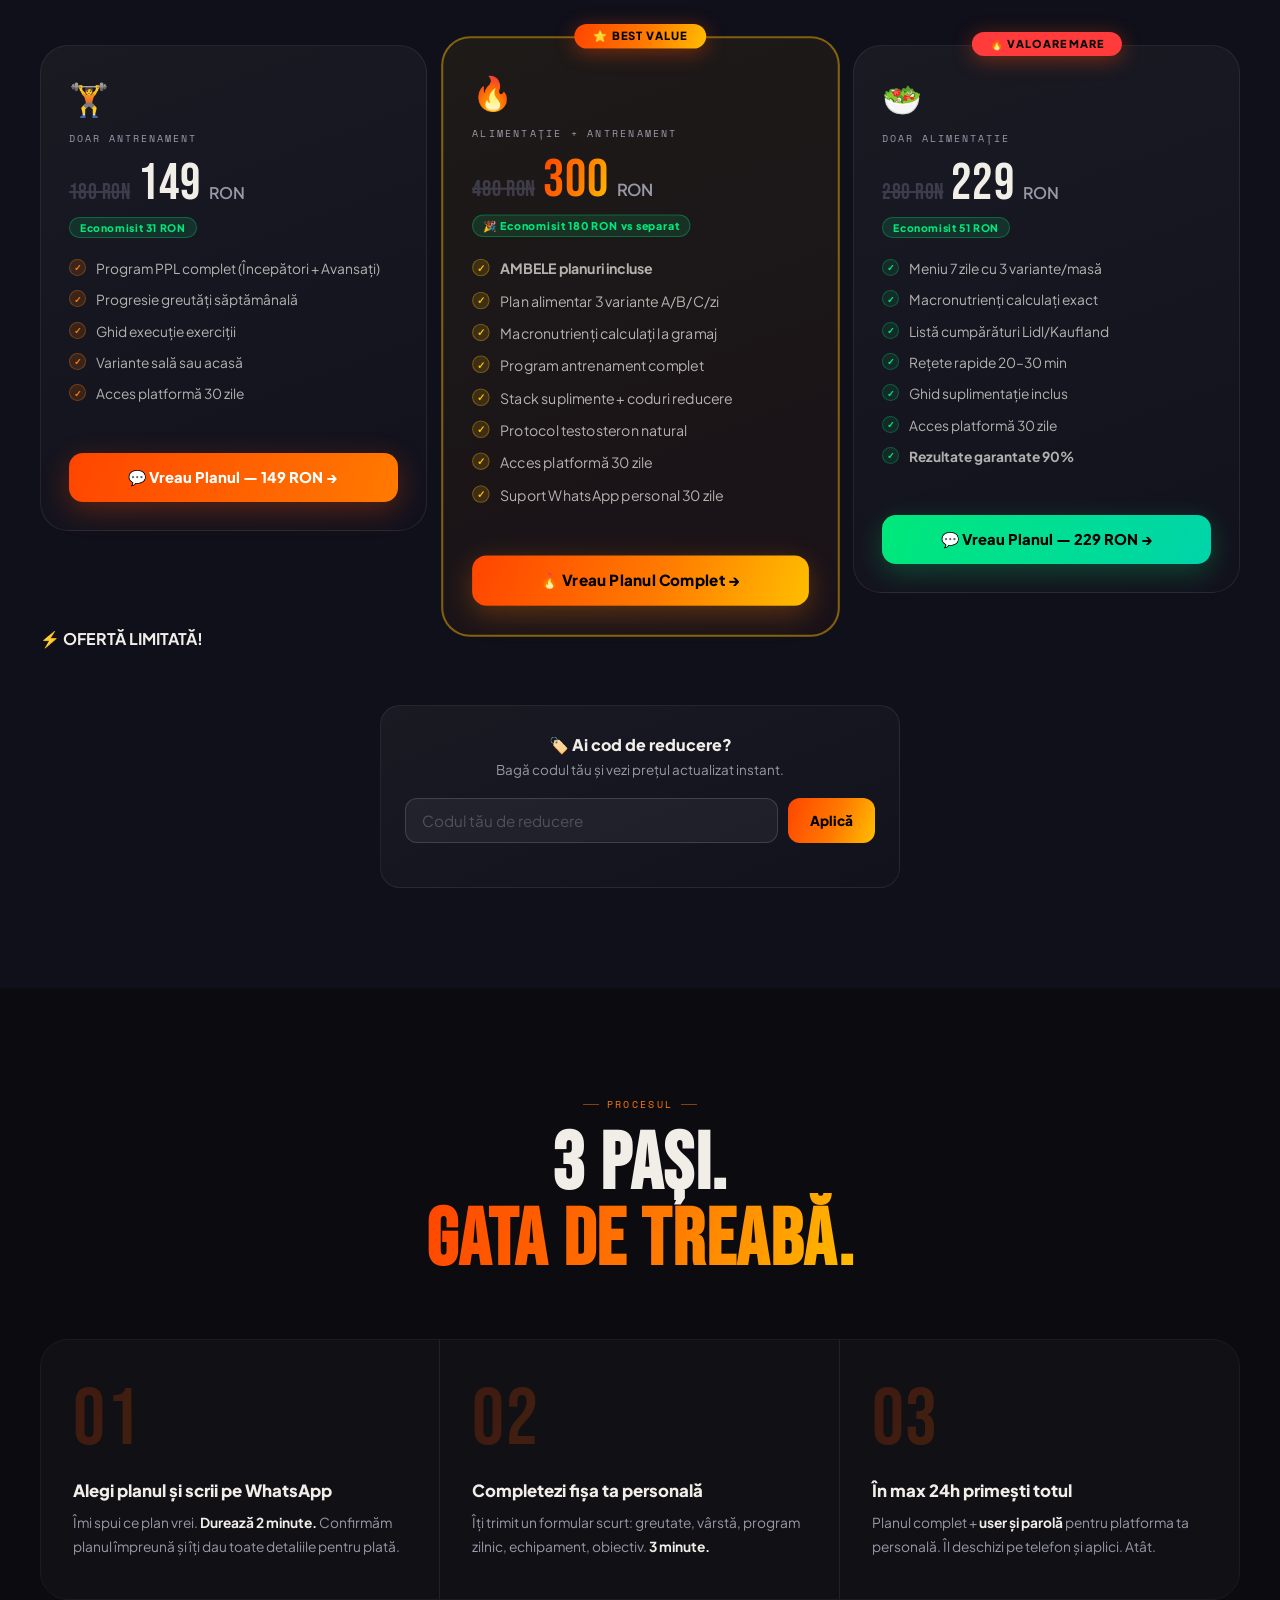
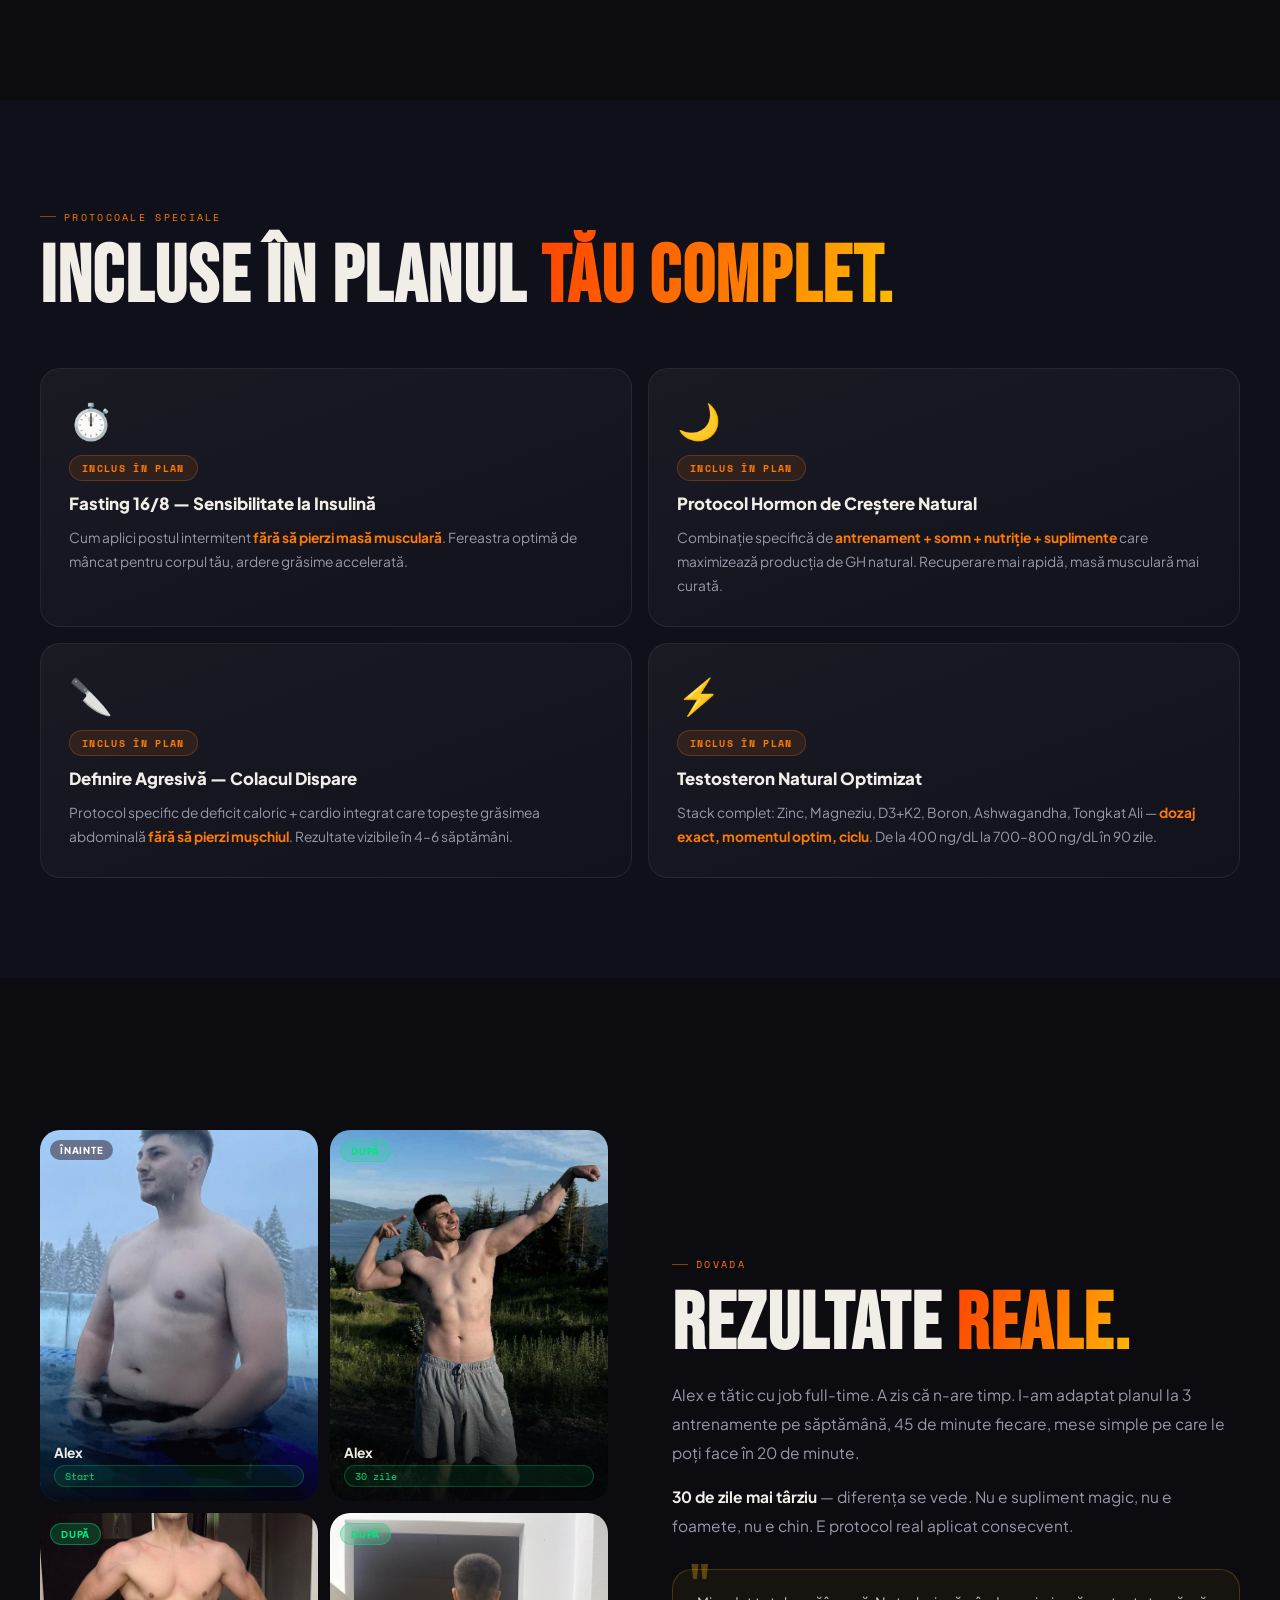
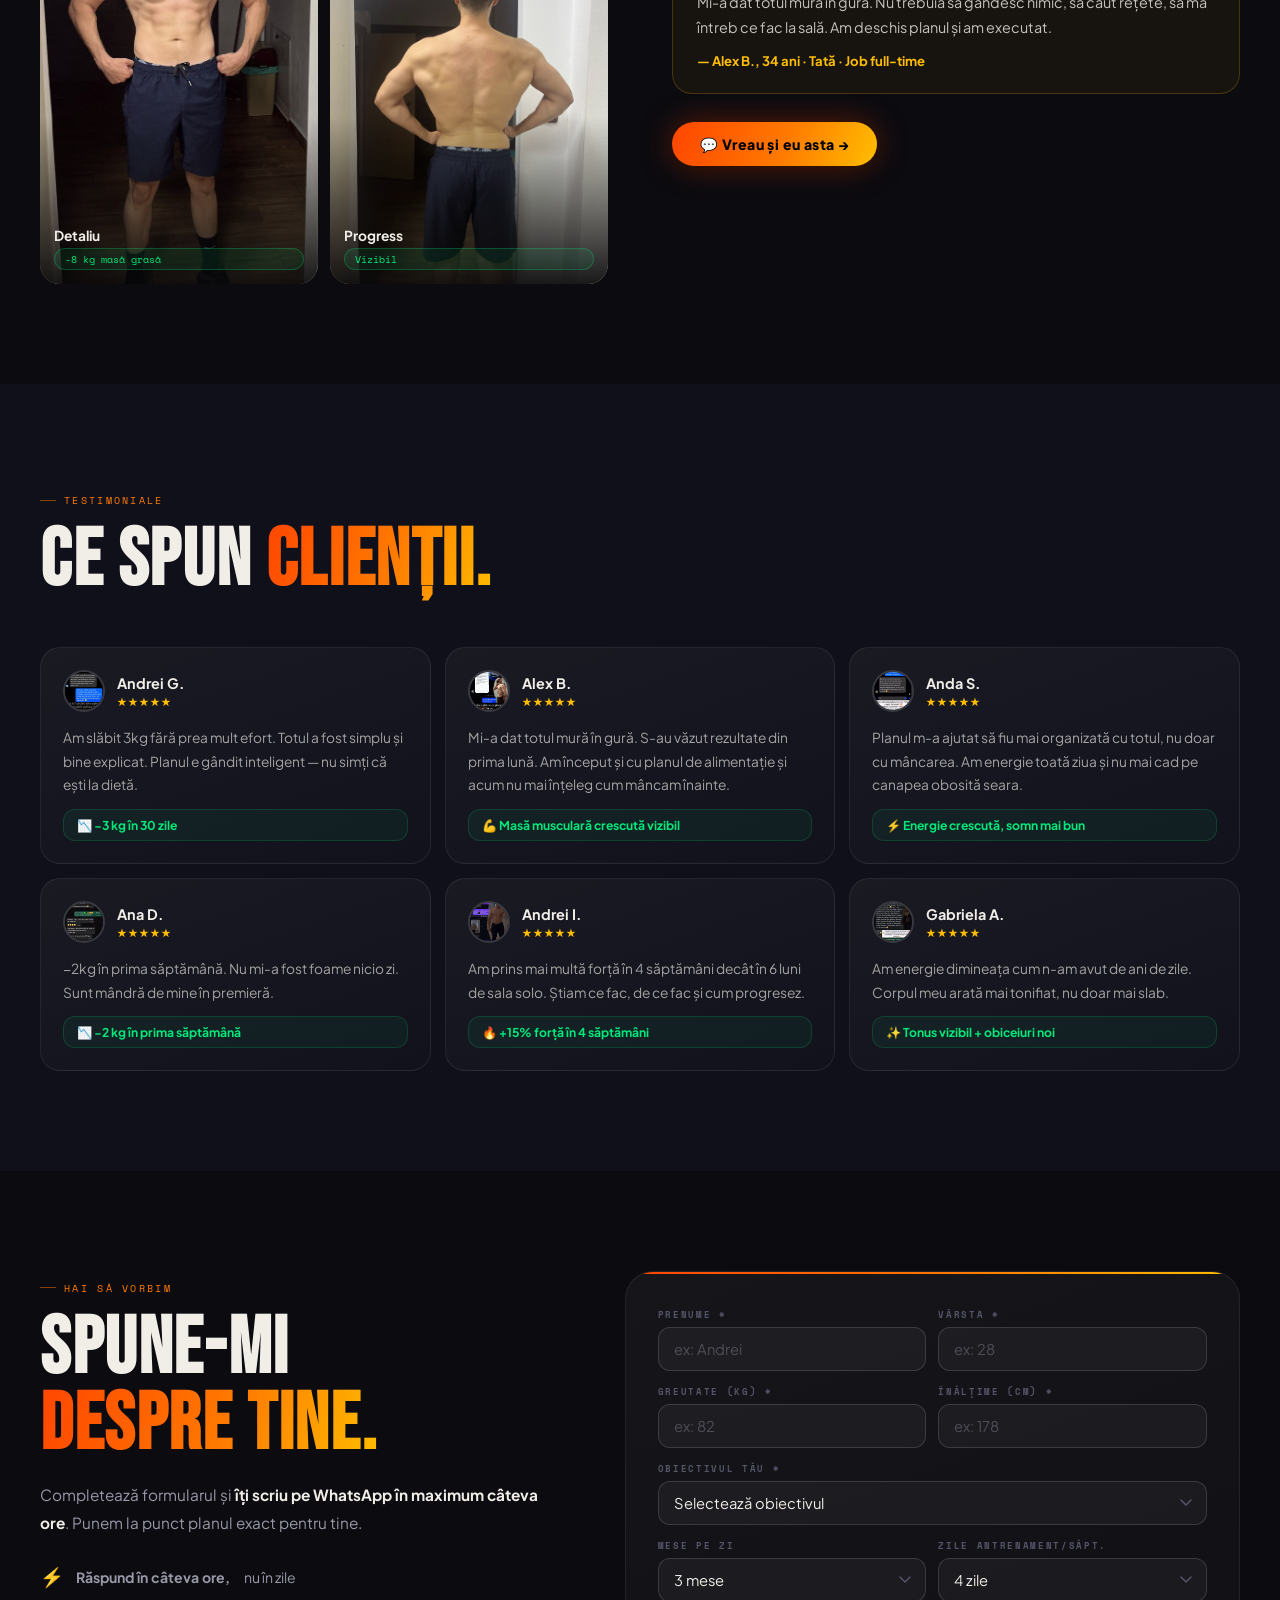
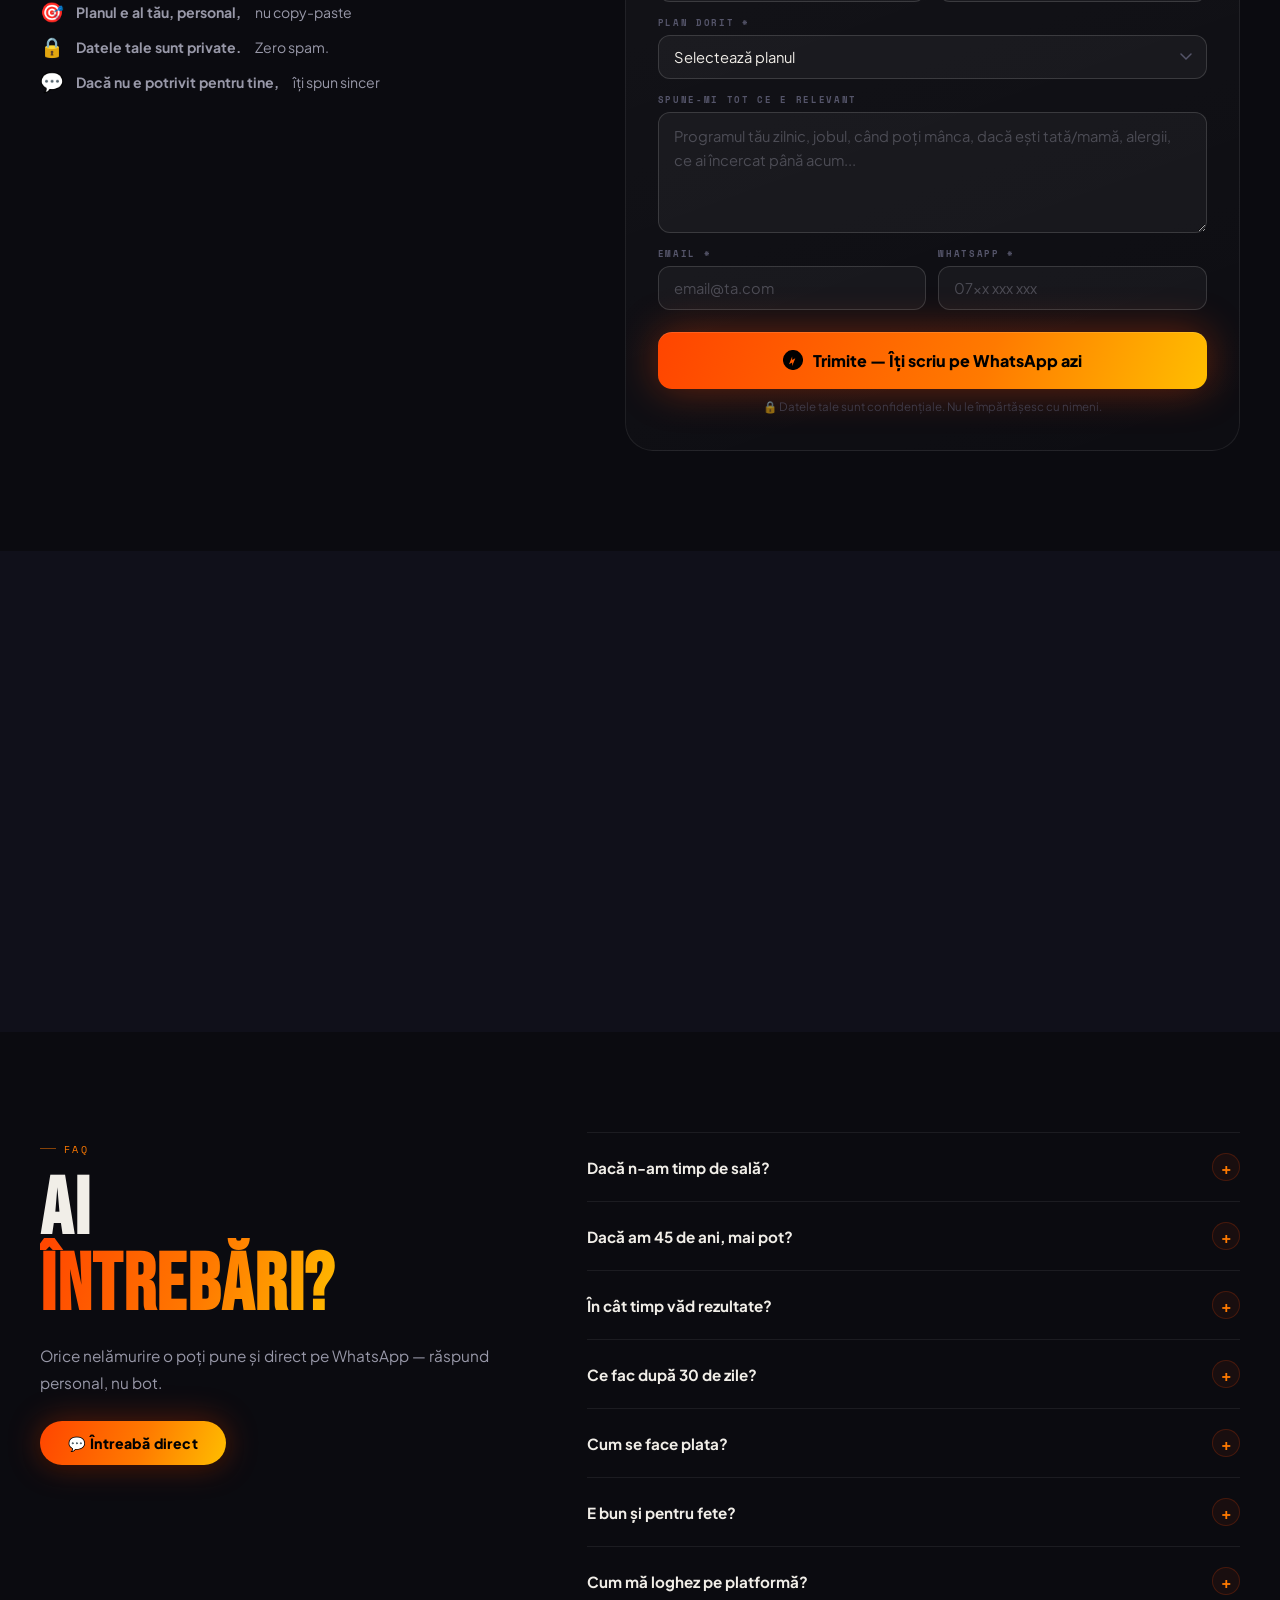
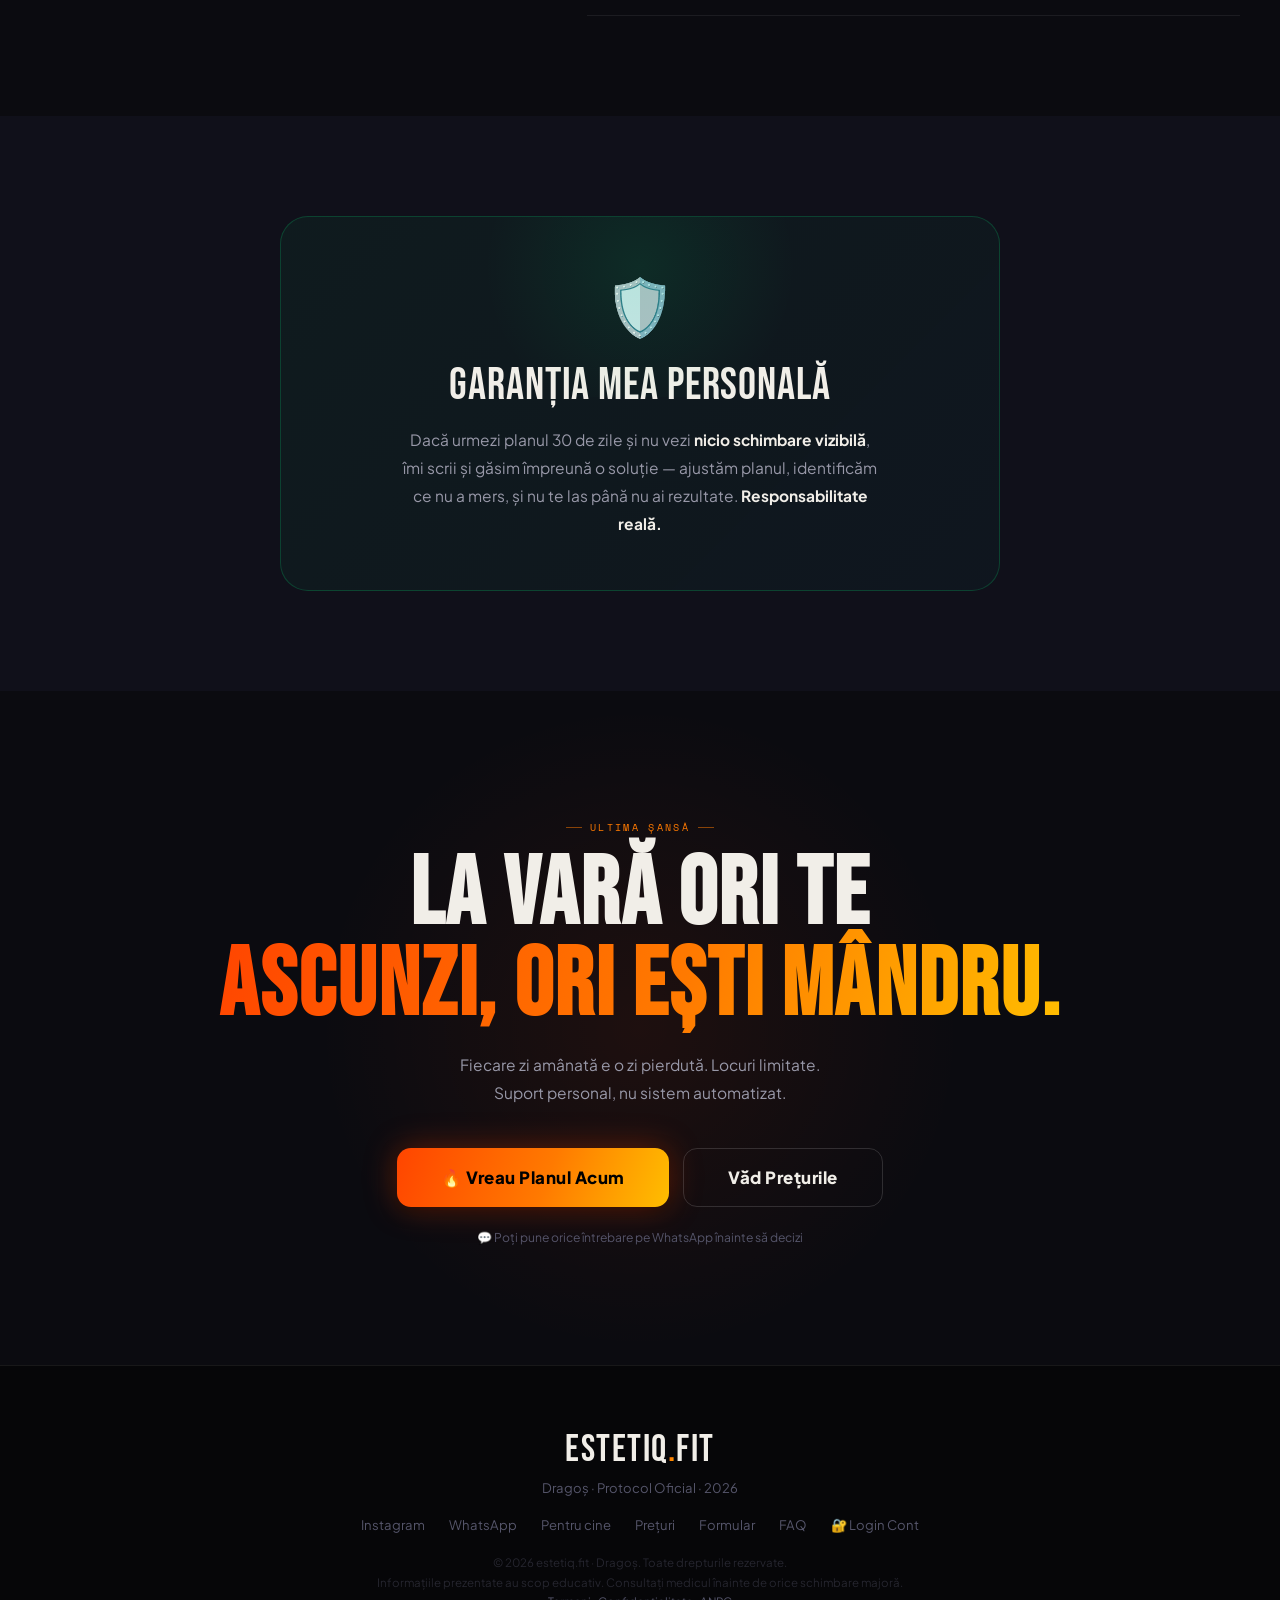
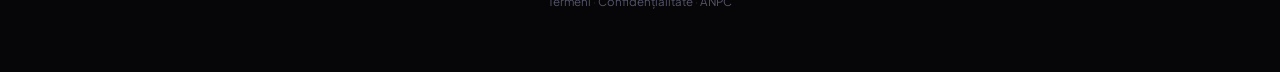
==== commit 9739c129: "Update index.html" ====
--- a/index.html
+++ b/index.html
@@ -967,7 +967,7 @@
 
     <!-- BANNER URGENȚĂ -->
     <div class="price-banner">
-      ⚡ <strong>OFERTĂ LIMITATĂ:</strong> Prețurile cresc la 599 RON pentru planul complet după primii 50 clienți. Rămân <span id="locuriRamase">23</span> locuri.
+      ⚡ <strong>OFERTĂ LIMITATĂ!</strong>
     </div>
 
     <!-- COD REDUCERE -->
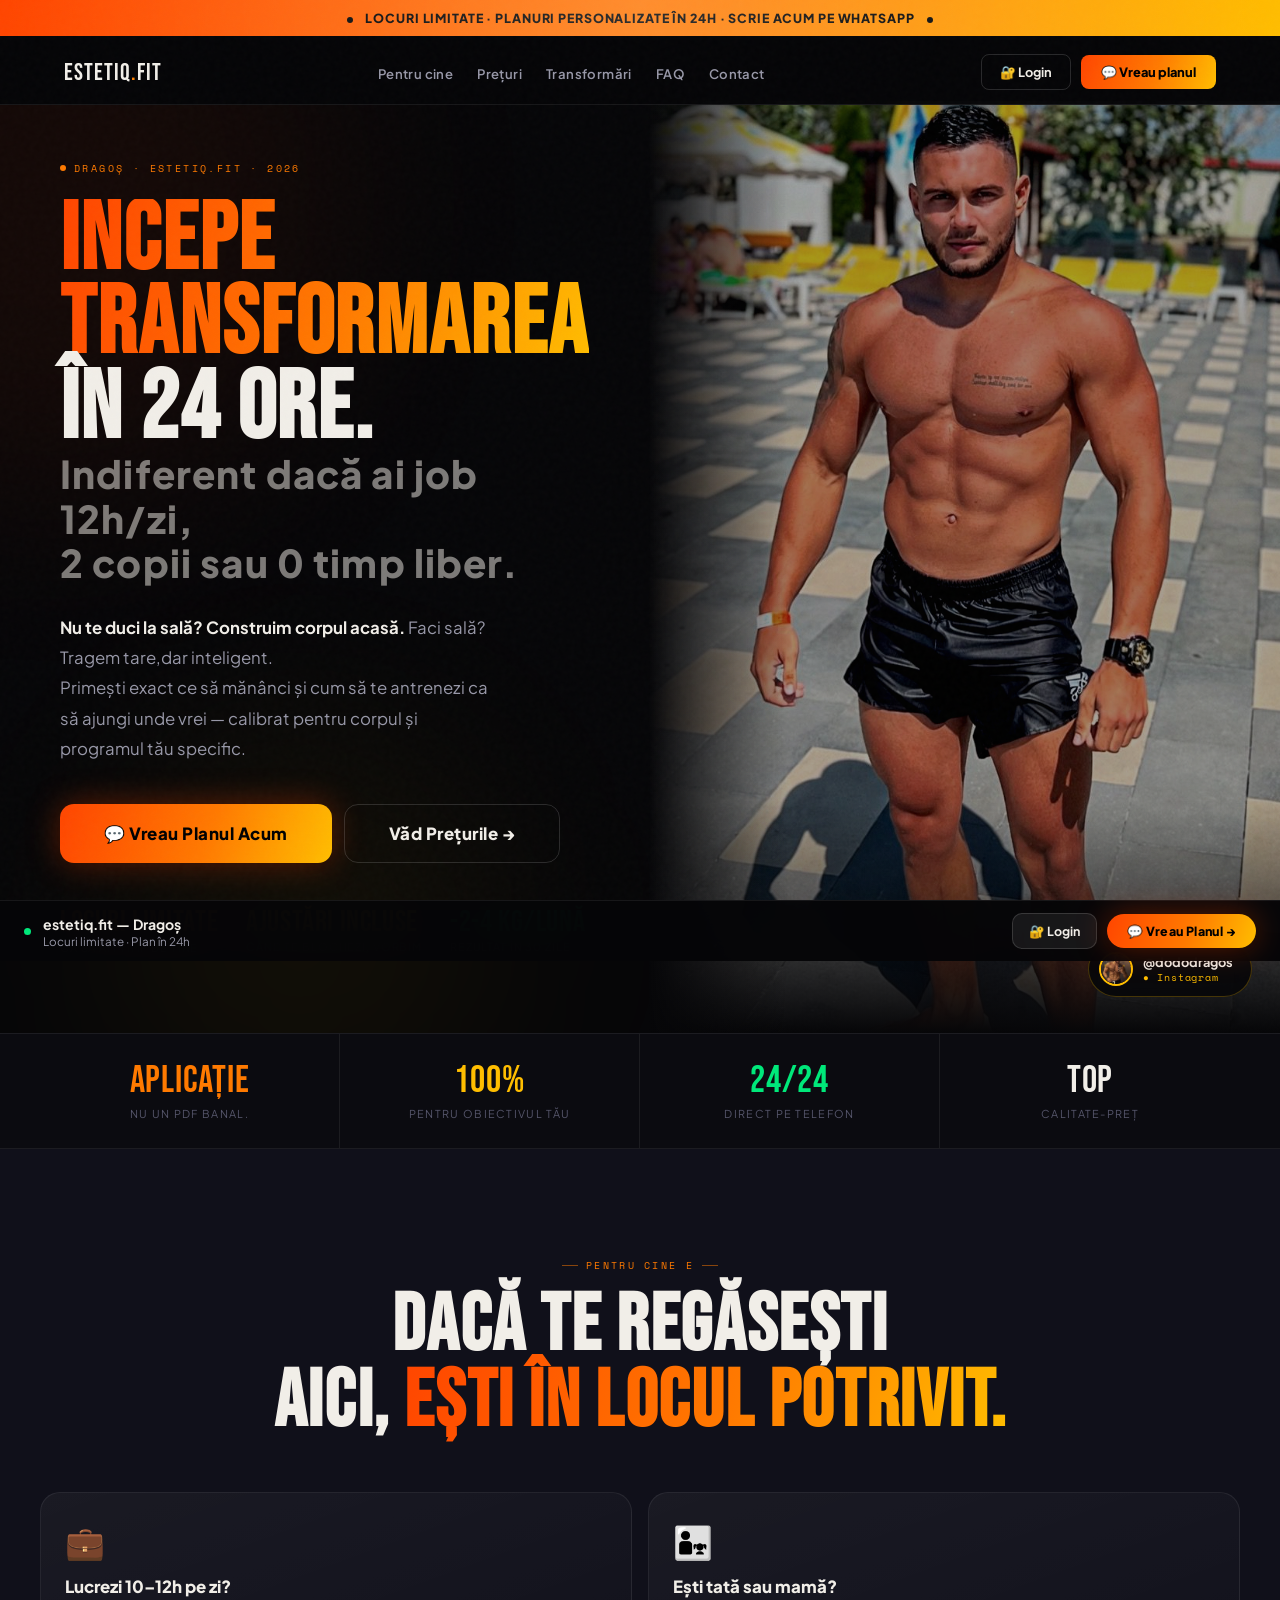
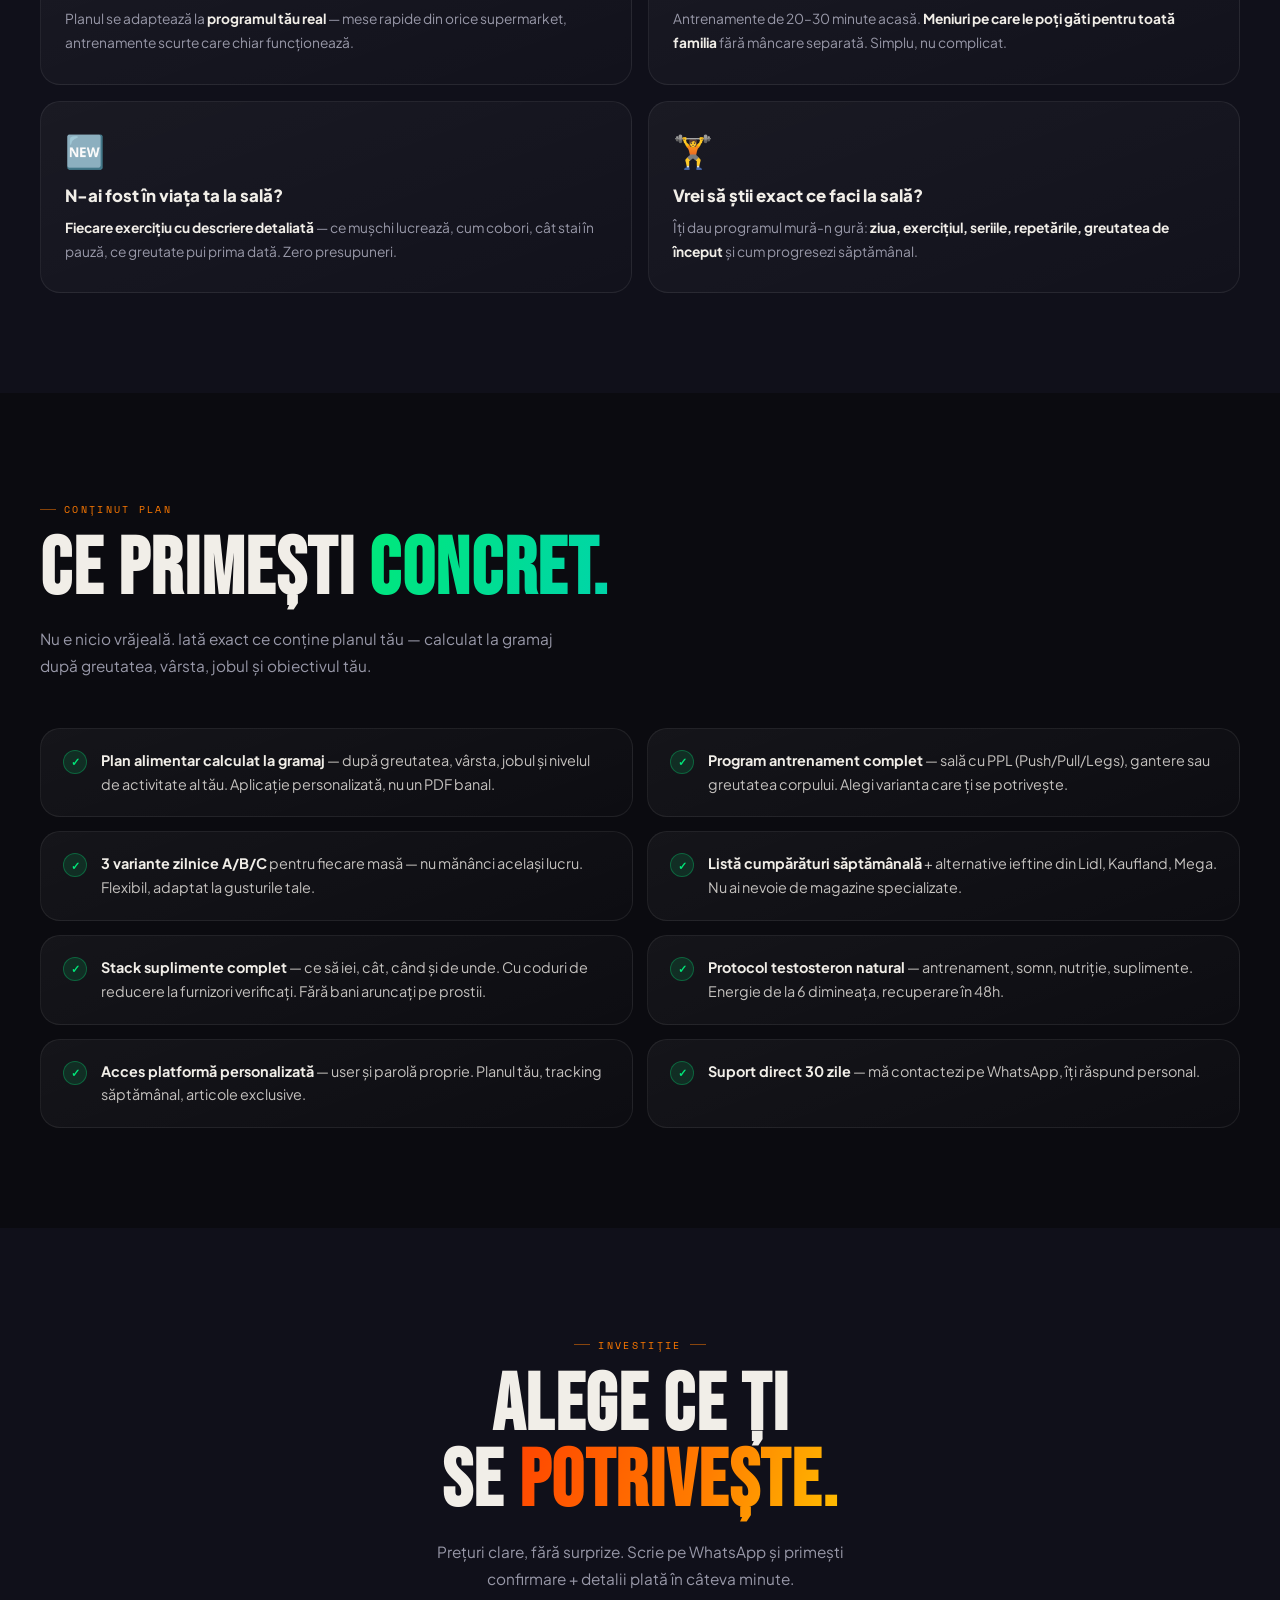
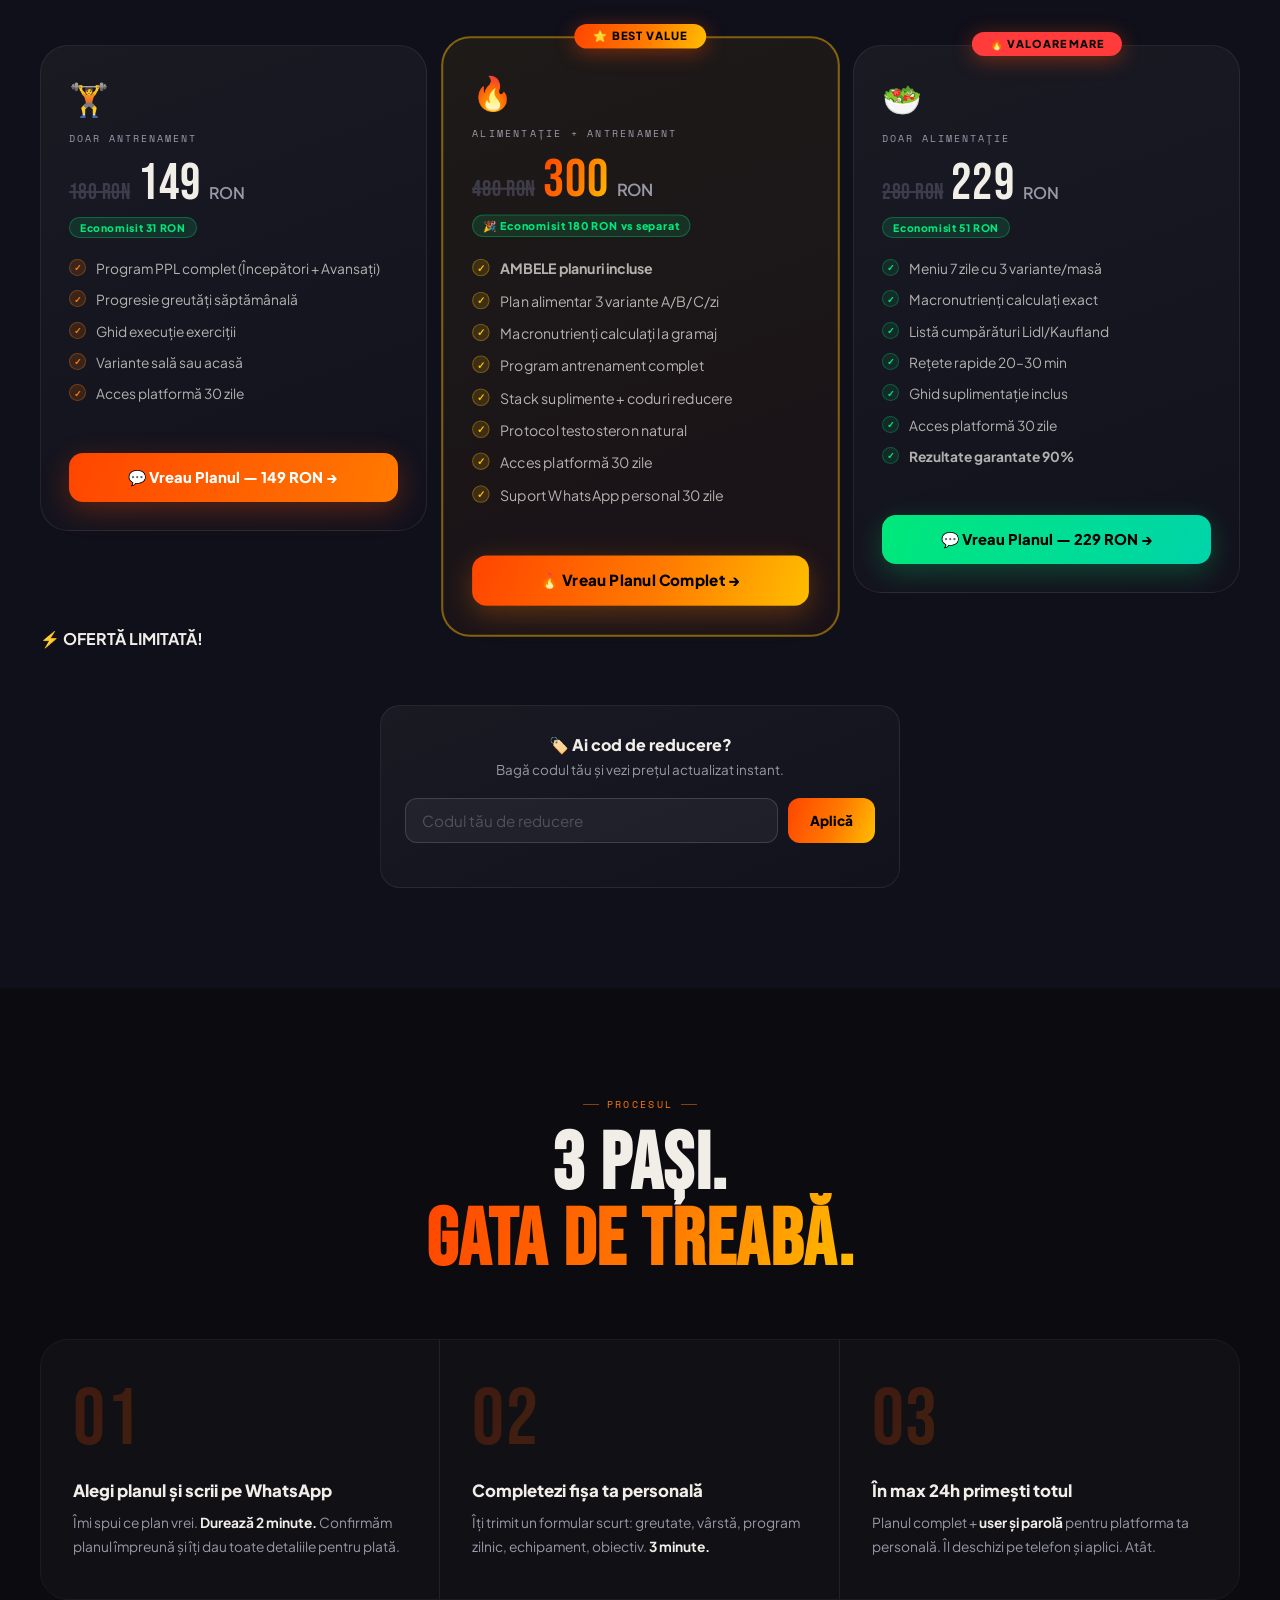
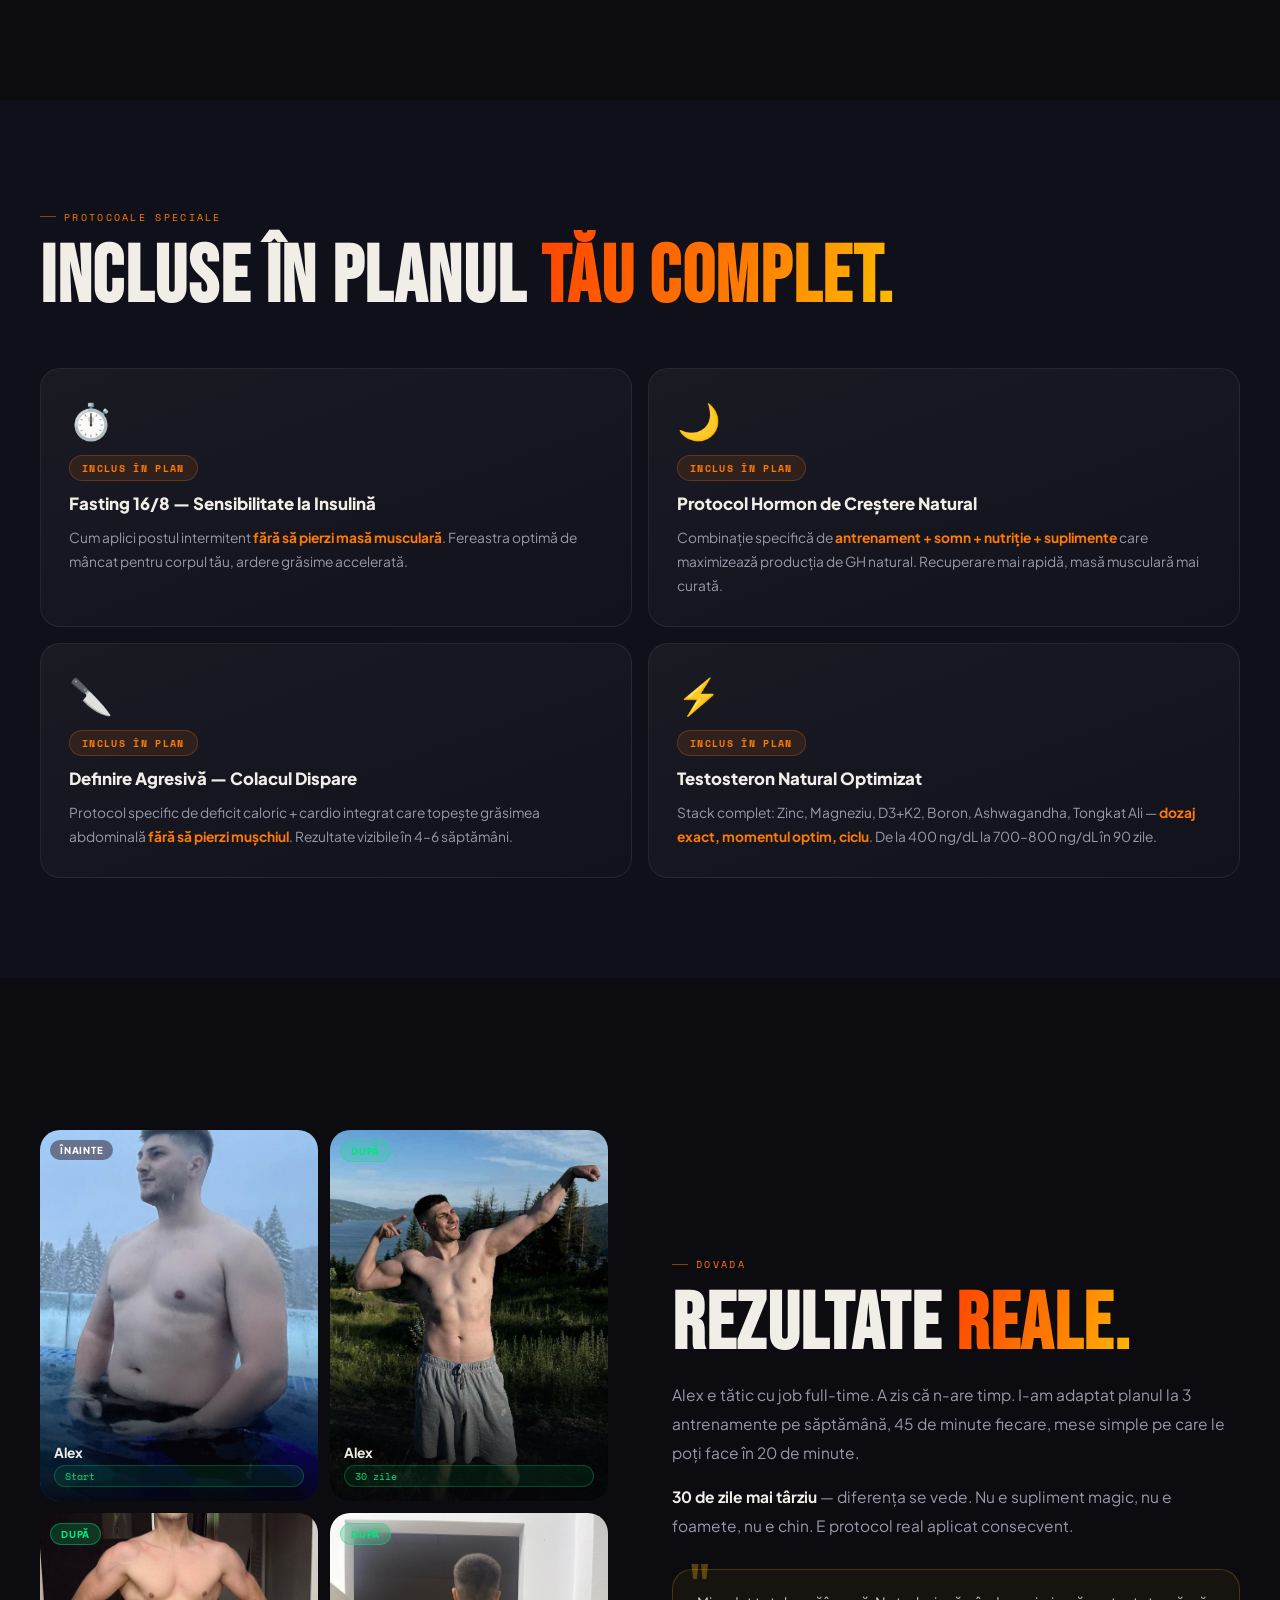
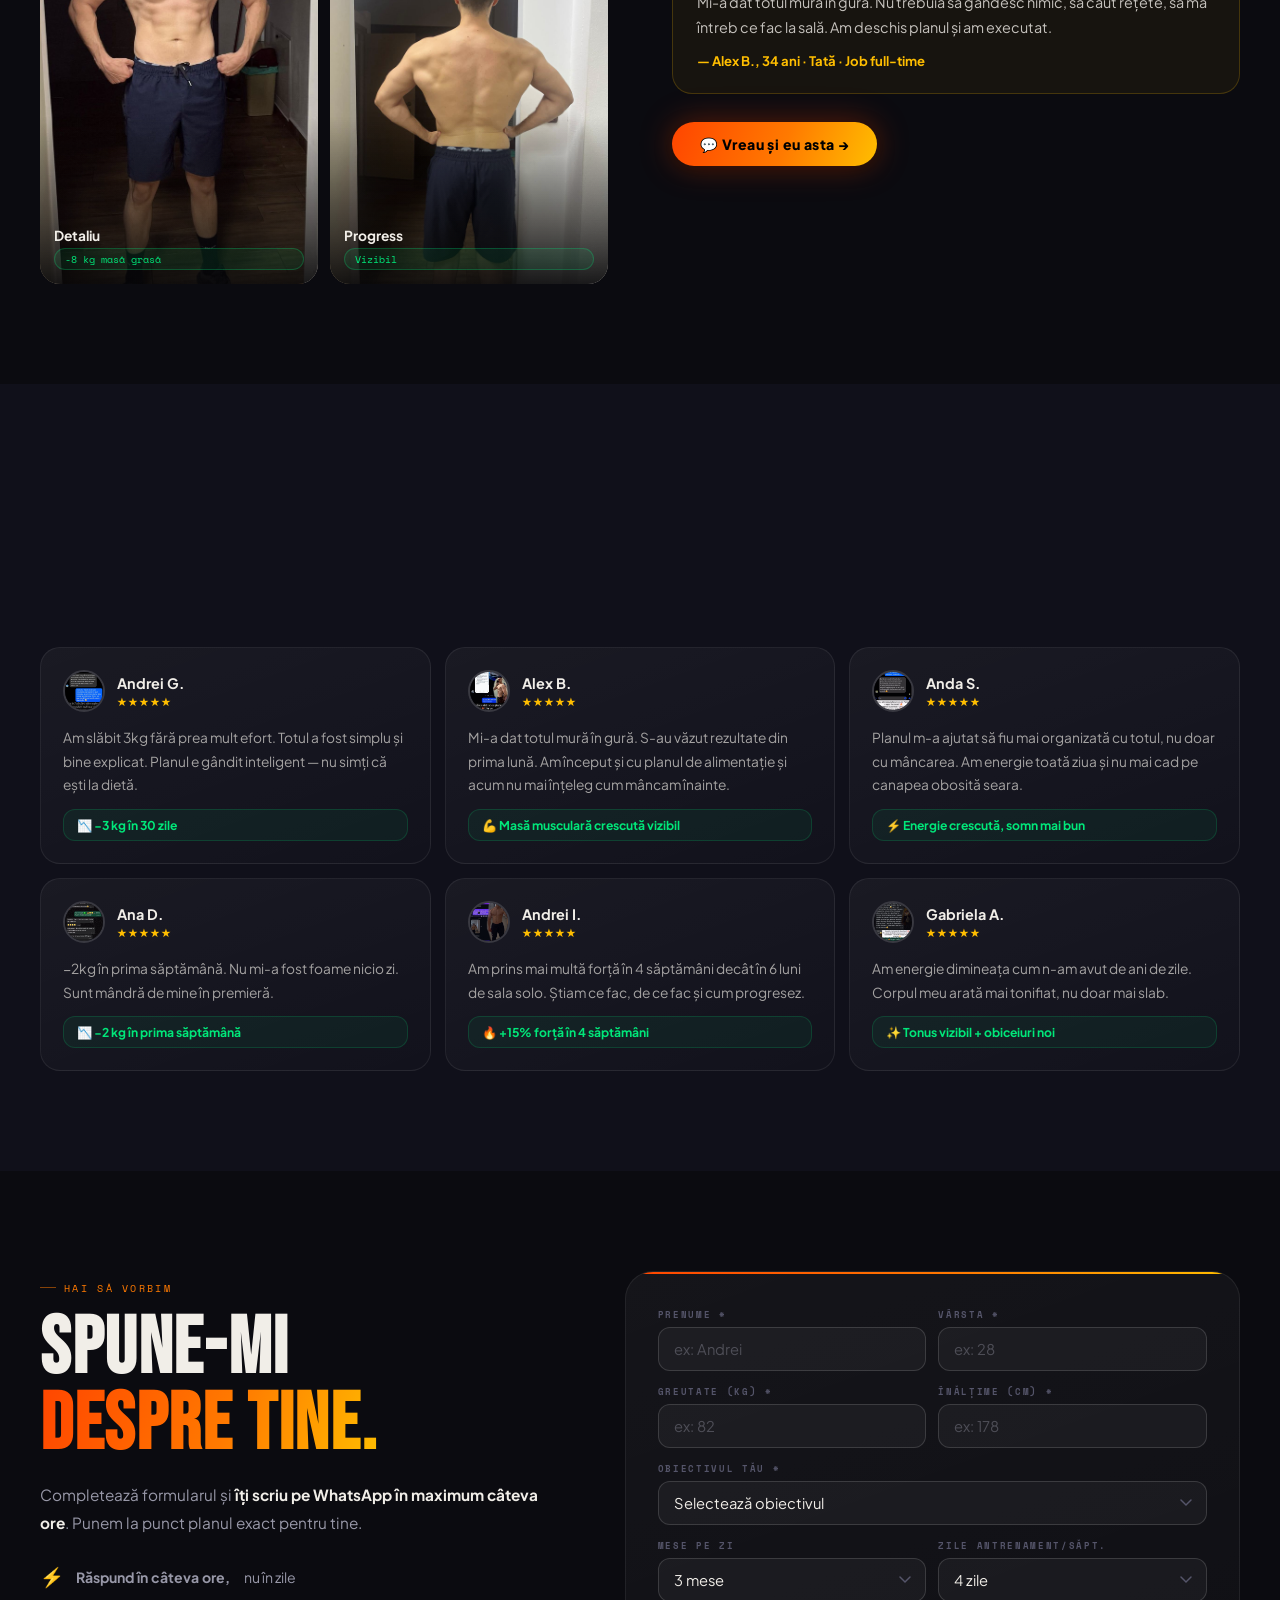
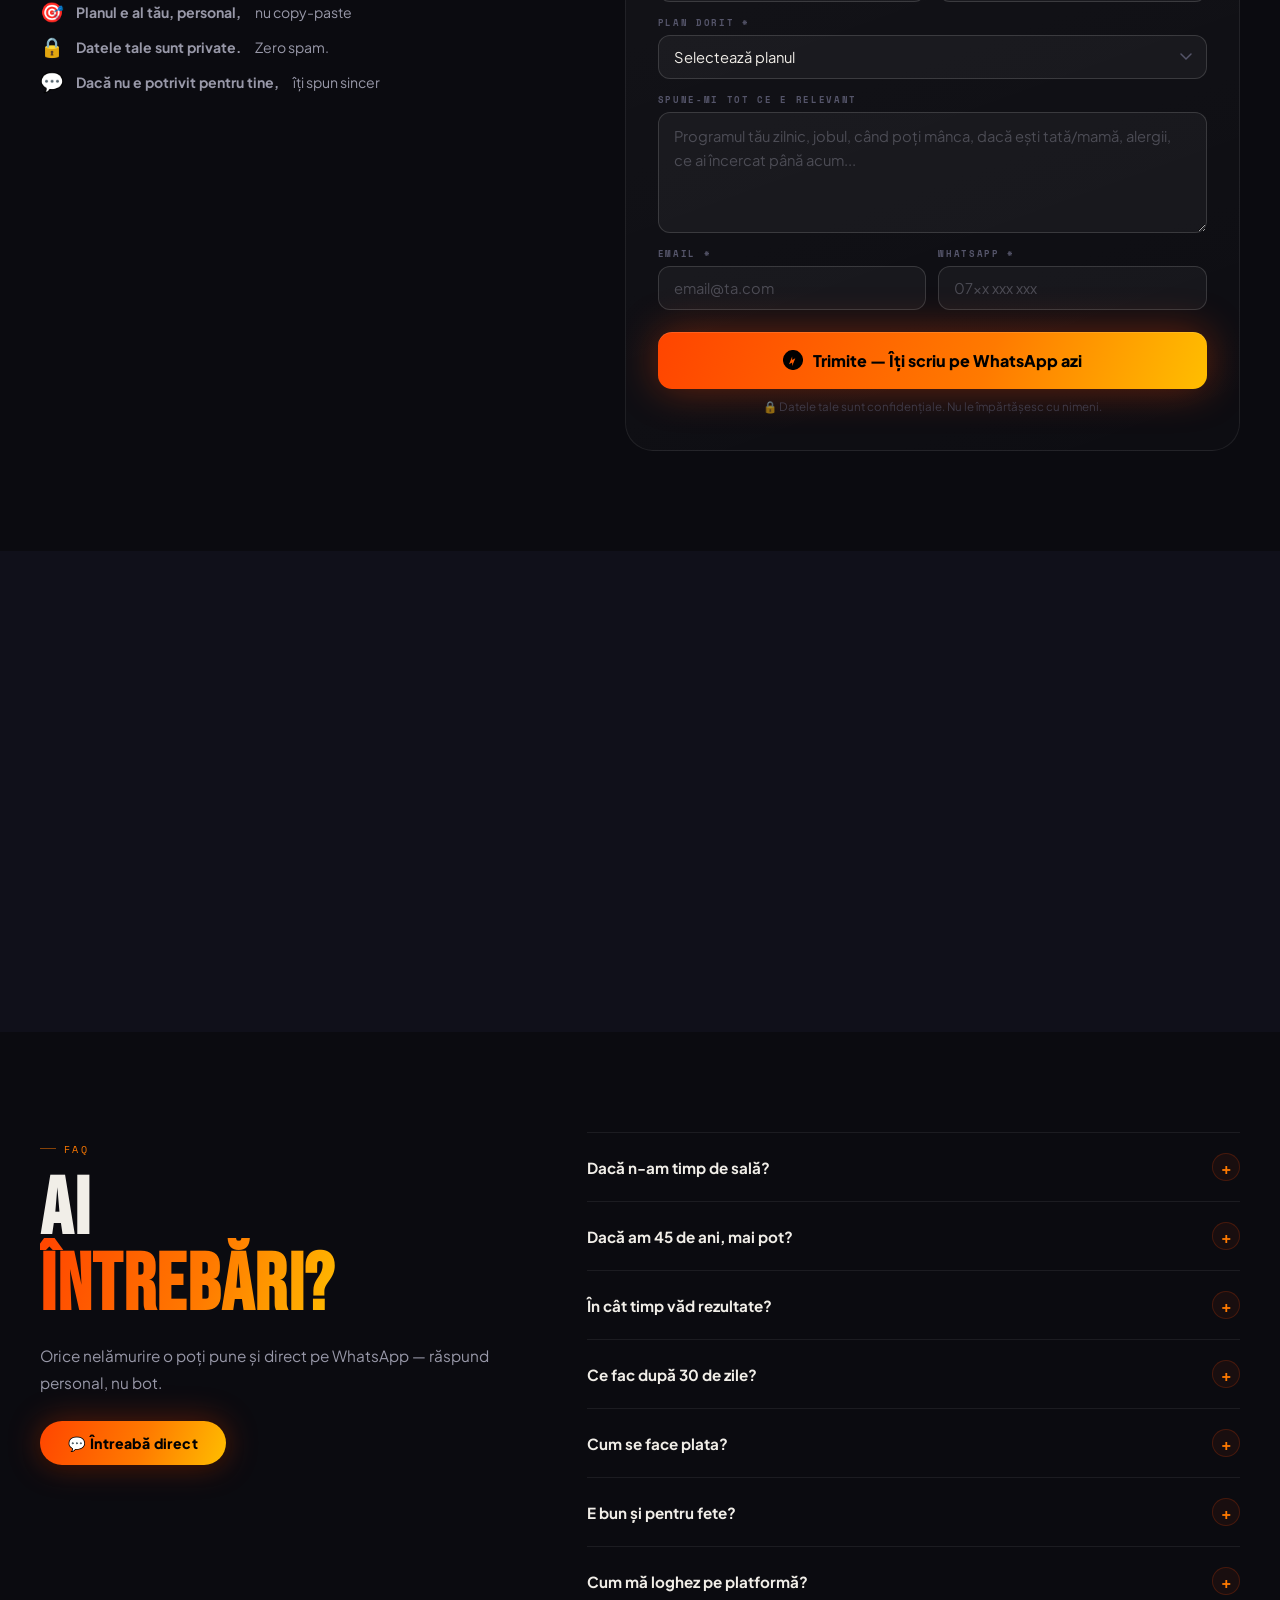
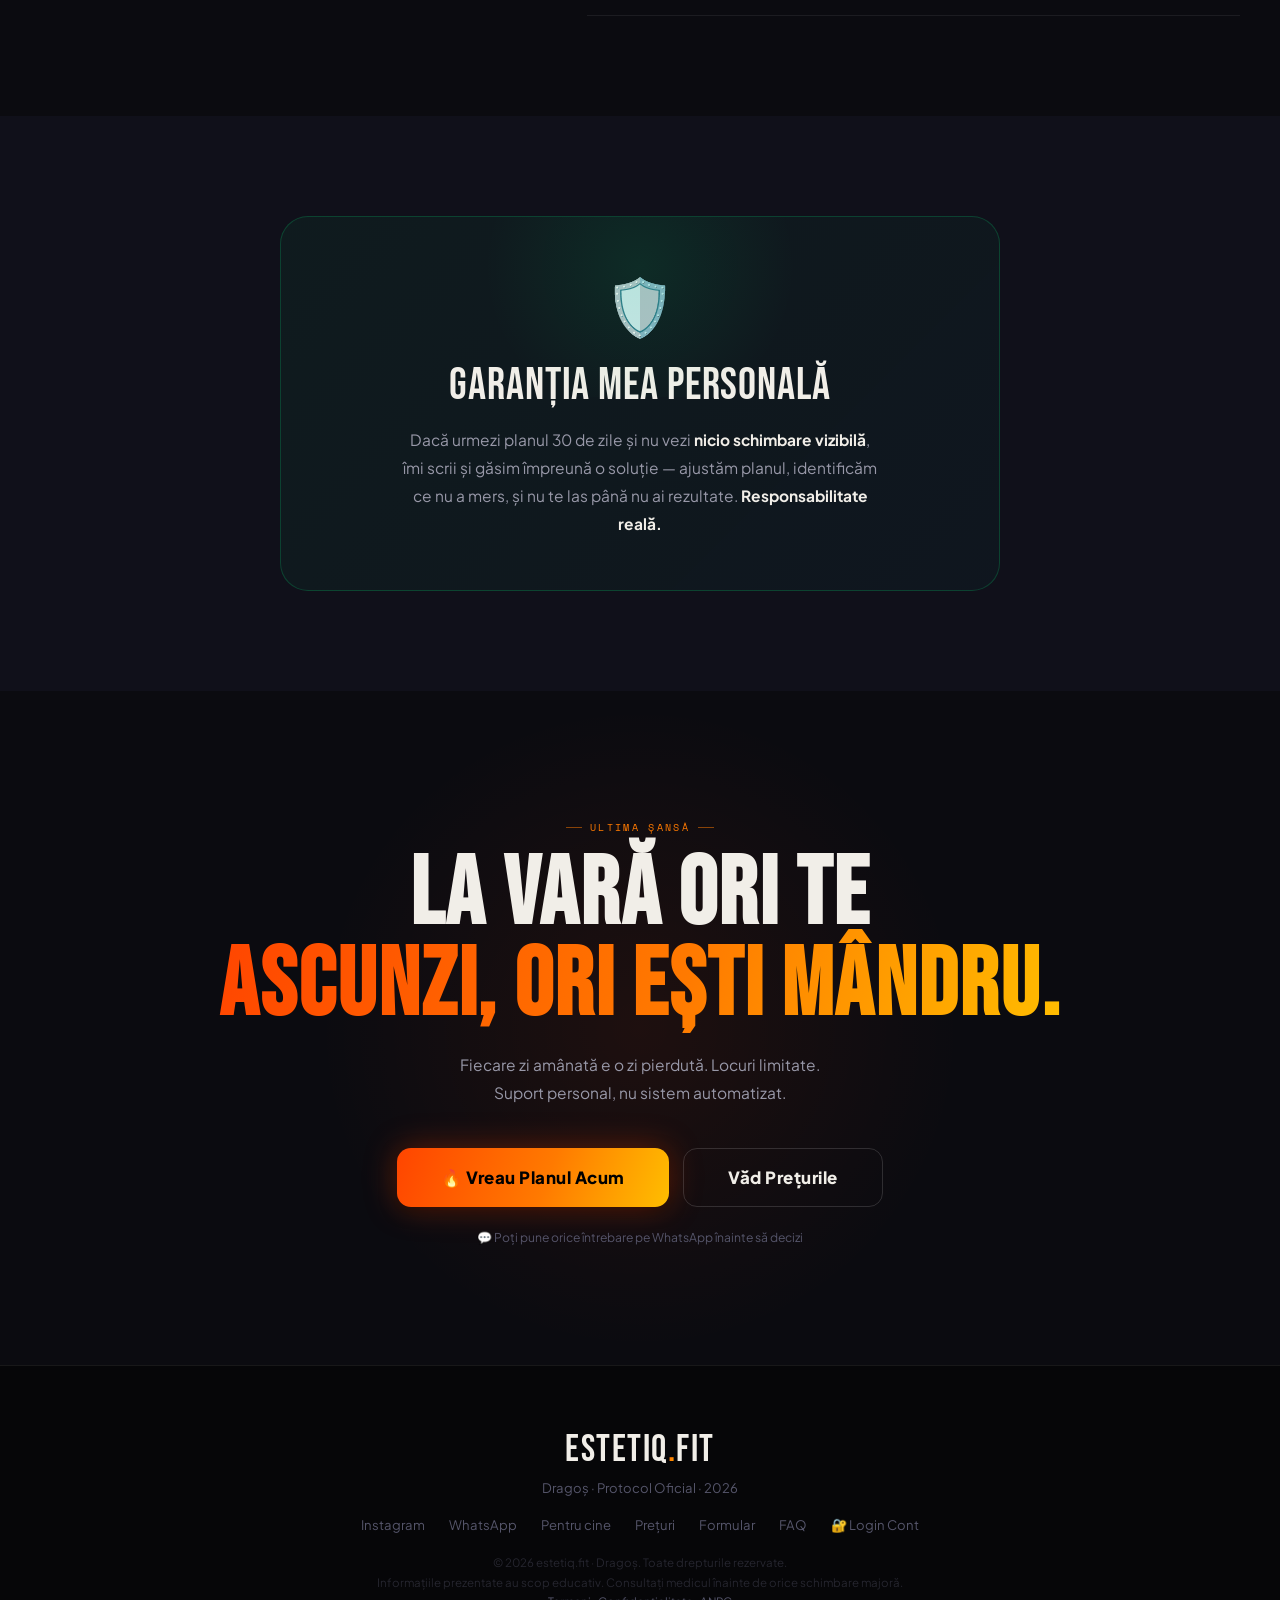
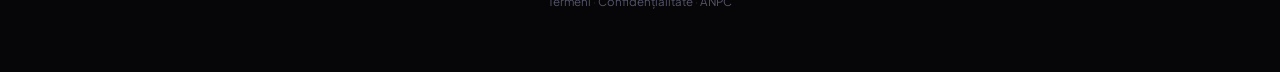
==== commit 9dc8499f: "Update index.html" ====
--- a/index.html
+++ b/index.html
@@ -863,17 +863,17 @@
     <div class="reveal">
       <div class="stag"><div class="stag-line"></div>Conținut plan</div>
       <h2 class="stitle">Ce primești <span class="gg">concret.</span></h2>
-      <p style="color:var(--mid);max-width:520px;line-height:1.75;font-size:.96rem;">Nu promisiuni vagi. Iată exact ce conține planul tău — calculat la gramaj după greutatea, vârsta, jobul și obiectivul tău.</p>
+      <p style="color:var(--mid);max-width:520px;line-height:1.75;font-size:.96rem;">Nu e nicio vrăjeală. Iată exact ce conține planul tău — calculat la gramaj după greutatea, vârsta, jobul și obiectivul tău.</p>
     </div>
     <div class="get-grid">
-      <div class="get-item reveal"><div class="get-check">✓</div><div class="get-text"><strong>Plan alimentar calculat la gramaj</strong> — după greutatea, vârsta, jobul și nivelul de activitate al tău. Nu copy-paste de pe internet.</div></div>
+      <div class="get-item reveal"><div class="get-check">✓</div><div class="get-text"><strong>Plan alimentar calculat la gramaj</strong> — după greutatea, vârsta, jobul și nivelul de activitate al tău. Aplicație personalizată, nu un PDF banal.</div></div>
       <div class="get-item reveal" style="transition-delay:.05s;"><div class="get-check">✓</div><div class="get-text"><strong>Program antrenament complet</strong> — sală cu PPL (Push/Pull/Legs), gantere sau greutatea corpului. Alegi varianta care ți se potrivește.</div></div>
       <div class="get-item reveal" style="transition-delay:.1s;"><div class="get-check">✓</div><div class="get-text"><strong>3 variante zilnice A/B/C</strong> pentru fiecare masă — nu mănânci același lucru. Flexibil, adaptat la gusturile tale.</div></div>
       <div class="get-item reveal" style="transition-delay:.15s;"><div class="get-check">✓</div><div class="get-text"><strong>Listă cumpărături săptămânală</strong> + alternative ieftine din Lidl, Kaufland, Mega. Nu ai nevoie de magazine specializate.</div></div>
       <div class="get-item reveal" style="transition-delay:.1s;"><div class="get-check">✓</div><div class="get-text"><strong>Stack suplimente complet</strong> — ce să iei, cât, când și de unde. Cu coduri de reducere la furnizori verificați. Fără bani aruncați pe prostii.</div></div>
       <div class="get-item reveal" style="transition-delay:.15s;"><div class="get-check">✓</div><div class="get-text"><strong>Protocol testosteron natural</strong> — antrenament, somn, nutriție, suplimente. Energie de la 6 dimineața, recuperare în 48h.</div></div>
-      <div class="get-item reveal" style="transition-delay:.2s;"><div class="get-check">✓</div><div class="get-text"><strong>Acces platformă personală</strong> — user și parolă proprie. Planul tău, tracking săptămânal, articole exclusive.</div></div>
-      <div class="get-item reveal" style="transition-delay:.25s;"><div class="get-check">✓</div><div class="get-text"><strong>Suport direct 30 zile</strong> — mă contactezi pe WhatsApp, îți răspund personal. Nu bot, nu asistent. Eu.</div></div>
+      <div class="get-item reveal" style="transition-delay:.2s;"><div class="get-check">✓</div><div class="get-text"><strong>Acces platformă personalizată</strong> — user și parolă proprie. Planul tău, tracking săptămânal, articole exclusive.</div></div>
+      <div class="get-item reveal" style="transition-delay:.25s;"><div class="get-check">✓</div><div class="get-text"><strong>Suport direct 30 zile</strong> — mă contactezi pe WhatsApp, îți răspund personal.</div></div>
     </div>
   </div>
 </section>
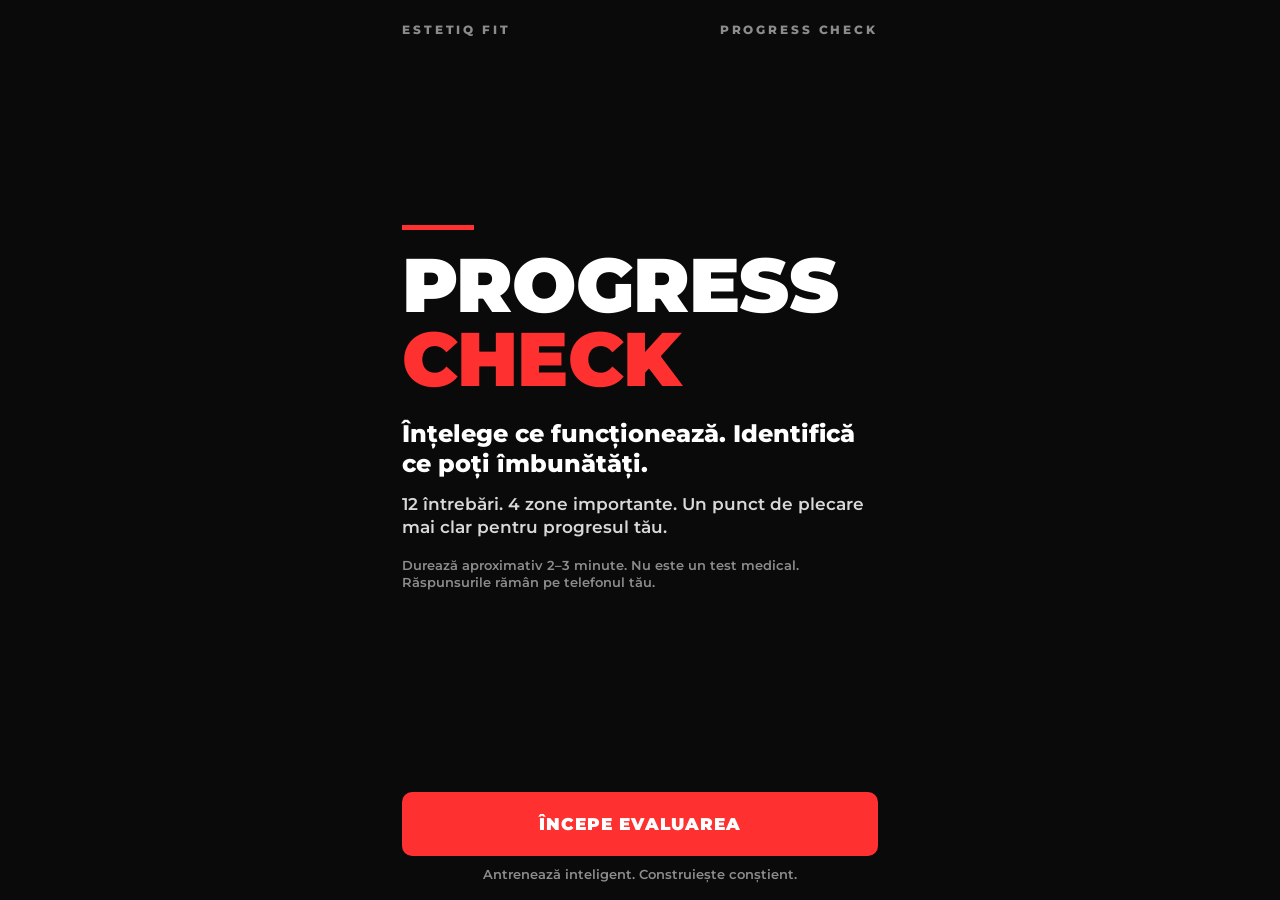
==== commit 113763a6: "Update index.html" ====
--- a/index.html
+++ b/index.html
@@ -1,1700 +1,331 @@
 <!DOCTYPE html>
 <html lang="ro">
 <head>
-<meta charset="UTF-8">
-<meta name="viewport" content="width=device-width, initial-scale=1.0, viewport-fit=cover">
-<meta name="theme-color" content="#060608">
-<meta name="apple-mobile-web-app-capable" content="yes">
-<meta name="apple-mobile-web-app-status-bar-style" content="black-translucent">
-<title>estetiq.fit — Planul tău în 24h · Dragoș</title>
-<link rel="preconnect" href="https://fonts.googleapis.com">
-<link rel="preconnect" href="https://fonts.gstatic.com" crossorigin>
-<link href="https://fonts.googleapis.com/css2?family=Bebas+Neue&family=Plus+Jakarta+Sans:wght@300;400;500;600;700;800;900&family=Space+Mono:wght@400;700&display=swap" rel="stylesheet">
-
+<meta charset="utf-8">
+<meta name="viewport" content="width=device-width, initial-scale=1, viewport-fit=cover">
+<meta name="theme-color" content="#0A0A0A">
+<meta name="description" content="ESTETIQ FIT PROGRESS CHECK: 12 întrebări, 4 zone importante, un punct de plecare mai clar pentru progresul tău.">
+<title>PROGRESS CHECK | ESTETIQ FIT</title>
 <style>
-/* ═══════════════════════════════════════
-   RESET & VARS
-═══════════════════════════════════════ */
-:root {
-  --bg:    #060608;
-  --bg2:   #0B0B10;
-  --bg3:   #10101A;
-  --card:  rgba(255,255,255,0.04);
-  --bdr:   rgba(255,255,255,0.07);
-  --bdr2:  rgba(255,255,255,0.14);
-  --white: #F1EEE8;
-  --mid:   #9898A8;
-  --muted: #55556A;
-  --o1:    #FF4500;
-  --o2:    #FF7A00;
-  --gold:  #FFBE00;
-  --g1:    #00E87A;
-  --g2:    #00D4AA;
-  --grad:  linear-gradient(110deg,#FF4500 0%,#FF7A00 55%,#FFBE00 100%);
-  --grad2: linear-gradient(110deg,#00E87A,#00D4AA);
-  --gcard: linear-gradient(160deg,rgba(255,255,255,.045) 0%,rgba(255,255,255,.01) 100%);
-  --display:'Bebas Neue',sans-serif;
-  --body:'Plus Jakarta Sans',sans-serif;
-  --mono:'Space Mono',monospace;
-  --r:12px; --r2:20px; --r3:28px;
-}
-*,*::before,*::after{margin:0;padding:0;box-sizing:border-box;}
-html{scroll-behavior:smooth;-webkit-text-size-adjust:100%;}
-body{font-family:var(--body);background:var(--bg);color:var(--white);overflow-x:hidden;-webkit-font-smoothing:antialiased;}
-a{color:inherit;text-decoration:none;}
-img{display:block;max-width:100%;}
-button{cursor:pointer;font-family:var(--body);}
-
-/* noise overlay */
-body::before{content:'';position:fixed;inset:0;z-index:9997;pointer-events:none;
-  background-image:url("data:image/svg+xml,%3Csvg viewBox='0 0 200 200' xmlns='http://www.w3.org/2000/svg'%3E%3Cfilter id='n'%3E%3CfeTurbulence type='fractalNoise' baseFrequency='0.85' numOctaves='4' stitchTiles='stitch'/%3E%3C/filter%3E%3Crect width='100%25' height='100%25' filter='url(%23n)'/%3E%3C/svg%3E");
-  opacity:.022;}
-
-::-webkit-scrollbar{width:4px;}
-::-webkit-scrollbar-track{background:var(--bg);}
-::-webkit-scrollbar-thumb{background:var(--o1);border-radius:2px;}
-
-/* ═══════════════════════════════════════
-   LOADER
-═══════════════════════════════════════ */
-#ldr{
-  position:fixed;inset:0;z-index:10000;background:var(--bg);
-  display:flex;flex-direction:column;align-items:center;justify-content:center;gap:28px;
-  transition:opacity .8s ease,visibility .8s ease;
-}
-#ldr.gone{opacity:0;visibility:hidden;pointer-events:none;}
-.ldr-logo{
-  font-family:var(--display);font-size:clamp(3.5rem,12vw,7rem);letter-spacing:.04em;
-  background:var(--grad);-webkit-background-clip:text;-webkit-text-fill-color:transparent;background-clip:text;
-  animation:ldrScale .7s cubic-bezier(.22,1,.36,1) both;
-}
-@keyframes ldrScale{from{opacity:0;transform:scale(.82)}to{opacity:1;transform:scale(1)}}
-.ldr-bar{width:180px;height:2px;background:rgba(255,255,255,.07);border-radius:2px;overflow:hidden;}
-.ldr-fill{height:100%;width:0;background:var(--grad);animation:ldrFill 2.4s cubic-bezier(.25,0,.1,1) .3s forwards;}
-@keyframes ldrFill{to{width:100%}}
-.ldr-tag{font-family:var(--mono);font-size:.6rem;letter-spacing:.22em;text-transform:uppercase;color:var(--muted);opacity:0;animation:fadeUp .5s .5s both;}
-
-/* ═══════════════════════════════════════
-   ANNOUNCEMENT BAR
-═══════════════════════════════════════ */
-#bar{
-  position:sticky;top:0;z-index:500;
-  background:var(--grad);padding:10px 20px;
-  text-align:center;font-weight:800;font-size:.78rem;letter-spacing:.07em;
-  text-transform:uppercase;color:#000;overflow:hidden;
-}
-#bar::before{content:'';position:absolute;inset:0;
-  background:linear-gradient(90deg,transparent,rgba(255,255,255,.18),transparent);
-  animation:shine 3s linear infinite;}
-@keyframes shine{from{transform:translateX(-100%)}to{transform:translateX(100%)}}
-.bar-dot{display:inline-block;width:6px;height:6px;background:#000;border-radius:50%;margin:0 10px;vertical-align:middle;animation:blk 1.4s infinite;}
-@keyframes blk{0%,100%{opacity:1}50%{opacity:.2}}
-
-/* ═══════════════════════════════════════
-   NAV
-═══════════════════════════════════════ */
-#nav{
-  position:sticky;top:40px;z-index:400;
-  background:rgba(6,6,8,.96);backdrop-filter:blur(24px);
-  border-bottom:1px solid var(--bdr);
-}
-.nav-inner{
-  max-width:1200px;margin:0 auto;
-  display:flex;align-items:center;justify-content:space-between;
-  padding:14px 24px;gap:14px;
-}
-.nav-logo{font-family:var(--display);font-size:1.5rem;letter-spacing:.04em;flex-shrink:0;}
-.nav-logo span{background:var(--grad);-webkit-background-clip:text;-webkit-text-fill-color:transparent;background-clip:text;}
-.nav-links{display:flex;gap:24px;list-style:none;}
-.nav-links a{font-size:.82rem;font-weight:600;color:var(--mid);letter-spacing:.03em;transition:color .2s;}
-.nav-links a:hover{color:#fff;}
-.nav-actions{display:flex;gap:10px;align-items:center;}
-.btn-nav-login{
-  background:transparent;border:1.5px solid var(--bdr2);
-  color:var(--white);padding:9px 18px;border-radius:8px;
-  font-weight:700;font-size:.8rem;transition:all .2s;
-}
-.btn-nav-login:hover{background:rgba(255,255,255,.07);}
-.btn-nav{
-  background:var(--grad);color:#000;
-  padding:9px 20px;border-radius:8px;
-  font-weight:800;font-size:.8rem;transition:all .2s;border:none;
-}
-.btn-nav:hover{transform:scale(1.05);box-shadow:0 0 24px rgba(255,69,0,.4);}
-
-@media(max-width:768px){
-  #bar{font-size:.7rem;padding:8px 12px;}
-  #nav{top:36px;}
-  .nav-inner{padding:10px 14px;flex-wrap:wrap;}
-  .nav-logo{font-size:1.25rem;width:100%;}
-  .nav-links{display:flex !important;gap:14px;overflow-x:auto;-webkit-overflow-scrolling:touch;scrollbar-width:none;width:100%;padding-bottom:4px;}
-  .nav-links::-webkit-scrollbar{display:none;}
-  .nav-links li{flex-shrink:0;}
-  .nav-links a{font-size:.72rem;white-space:nowrap;}
-  .btn-nav-login{display:none;}
-  .btn-nav{font-size:.75rem;padding:8px 14px;}
-}
-
-/* ═══════════════════════════════════════
-   BUTTONS
-═══════════════════════════════════════ */
-.btn{
-  display:inline-flex;align-items:center;justify-content:center;gap:8px;
-  padding:13px 28px;border-radius:100px;
-  font-weight:800;font-size:.88rem;letter-spacing:.03em;
-  border:none;transition:all .25s;position:relative;overflow:hidden;
-  white-space:nowrap;cursor:pointer;
-}
-.btn::after{content:'';position:absolute;inset:0;
-  background:linear-gradient(90deg,transparent,rgba(255,255,255,.12),transparent);
-  transform:translateX(-100%);transition:transform .5s;}
-.btn:hover::after{transform:translateX(100%);}
-.btn:active{transform:scale(.97);}
-.btn-fire{background:var(--grad);color:#000;
-  box-shadow:0 0 32px rgba(255,69,0,.35),0 4px 16px rgba(0,0,0,.5);}
-.btn-fire:hover{transform:translateY(-2px);box-shadow:0 0 52px rgba(255,69,0,.55),0 8px 28px rgba(0,0,0,.6);}
-.btn-ghost{background:transparent;color:var(--white);border:1.5px solid var(--bdr2);}
-.btn-ghost:hover{background:rgba(255,255,255,.07);border-color:rgba(255,255,255,.35);}
-.btn-green{background:var(--grad2);color:#000;box-shadow:0 0 28px rgba(0,232,122,.3);}
-.btn-green:hover{transform:translateY(-2px);box-shadow:0 0 44px rgba(0,232,122,.5);}
-.btn-lg{padding:18px 44px;font-size:1.05rem;border-radius:14px;}
-.btn-wide{width:100%;border-radius:14px;}
-.btn-sm{padding:9px 20px;font-size:.78rem;}
-
-/* ═══════════════════════════════════════
-   SECTION HELPERS
-═══════════════════════════════════════ */
-.section{padding:100px 20px;}
-.container{max-width:1200px;margin:0 auto;}
-@media(max-width:768px){.section{padding:72px 16px;}}
-.stag{display:inline-flex;align-items:center;gap:8px;
-  font-family:var(--mono);font-size:.6rem;letter-spacing:.24em;
-  text-transform:uppercase;color:var(--o2);margin-bottom:16px;}
-.stag-line{width:16px;height:1px;background:var(--o2);opacity:.5;}
-.stitle{font-family:var(--display);font-size:clamp(2.4rem,7vw,5rem);
-  line-height:.95;letter-spacing:.02em;margin-bottom:18px;}
-.stitle .g{background:var(--grad);-webkit-background-clip:text;-webkit-text-fill-color:transparent;background-clip:text;}
-.stitle .gg{background:var(--grad2);-webkit-background-clip:text;-webkit-text-fill-color:transparent;background-clip:text;}
-
-/* REVEAL */
-.reveal{opacity:0;transform:translateY(28px);transition:opacity .65s ease,transform .65s ease;}
-.reveal.visible{opacity:1;transform:none;}
-.reveal-l{opacity:0;transform:translateX(-32px);transition:opacity .65s ease,transform .65s ease;}
-.reveal-l.visible{opacity:1;transform:none;}
-.reveal-r{opacity:0;transform:translateX(32px);transition:opacity .65s ease,transform .65s ease;}
-.reveal-r.visible{opacity:1;transform:none;}
-
-/* ═══════════════════════════════════════
-   HERO
-═══════════════════════════════════════ */
-.hero{
-  position:relative;min-height:100svh;
-  display:grid;grid-template-columns:1fr 1fr;
-  overflow:hidden;padding-top:0;
-}
-.orb{position:absolute;border-radius:50%;pointer-events:none;filter:blur(100px);}
-.orb-1{width:600px;height:600px;background:rgba(255,69,0,.06);top:-200px;left:-250px;z-index:1;}
-.orb-2{width:400px;height:400px;background:rgba(255,190,0,.05);bottom:-100px;left:100px;z-index:1;}
-
-.hero-left{
-  display:flex;flex-direction:column;justify-content:center;
-  padding:60px 60px 80px;position:relative;z-index:10;
-}
-.hero-eyebrow{
-  display:inline-flex;align-items:center;gap:8px;
-  font-family:var(--mono);font-size:.6rem;letter-spacing:.25em;
-  text-transform:uppercase;color:var(--o2);margin-bottom:24px;
-  opacity:0;animation:fadeUp .6s .5s both;
-}
-.hero-pulse{width:6px;height:6px;border-radius:50%;background:var(--o2);animation:blk 1.6s infinite;}
-.hero-headline{
-  font-family:var(--display);font-size:clamp(3.4rem,7.5vw,7rem);
-  line-height:.88;letter-spacing:.02em;margin-bottom:28px;
-  opacity:0;animation:fadeUp .8s .7s both;
-}
-.hero-headline .line-fire{display:block;background:var(--grad);
-  -webkit-background-clip:text;-webkit-text-fill-color:transparent;background-clip:text;}
-.hero-headline .line-white{display:block;}
-.hero-headline .line-small{
-  display:block;font-size:clamp(1.6rem,3vw,2.8rem);
-  color:rgba(241,238,232,.5);letter-spacing:.03em;line-height:1.15;
-  font-family:var(--body);font-weight:900;
-}
-.hero-sub{
-  font-size:clamp(.92rem,1.6vw,1.05rem);color:var(--mid);
-  line-height:1.8;max-width:440px;margin-bottom:40px;
-  opacity:0;animation:fadeUp .8s .9s both;
-}
-.hero-sub strong{color:var(--white);font-weight:700;}
-.hero-ctas{display:flex;gap:12px;flex-wrap:wrap;opacity:0;animation:fadeUp .8s 1.1s both;}
-.hero-proof{
-  display:flex;gap:28px;margin-top:44px;
-  opacity:0;animation:fadeUp .8s 1.3s both;flex-wrap:wrap;
-}
-.proof-item{display:flex;flex-direction:column;gap:3px;}
-.proof-num{font-family:var(--display);font-size:1.9rem;line-height:1;letter-spacing:.02em;}
-.proof-num.c1{color:var(--o2);}
-.proof-num.c2{color:var(--gold);}
-.proof-num.c3{color:var(--g1);}
-.proof-label{font-size:.68rem;color:var(--muted);letter-spacing:.08em;text-transform:uppercase;}
-.hero-right{position:relative;overflow:hidden;}
-.hero-photo{position:absolute;inset:0;width:100%;height:100%;
-  object-fit:cover;object-position:center top;
-  filter:saturate(.8) contrast(1.1) brightness(.65);}
-.hero-right::before{
-  content:'';position:absolute;inset:0;z-index:2;
-  background:linear-gradient(to right,var(--bg) 0%,transparent 22%),
-             linear-gradient(to top,var(--bg) 0%,transparent 25%);}
-.hero-float-badge{
-  position:absolute;bottom:36px;right:28px;z-index:10;
-  background:rgba(6,6,8,.88);backdrop-filter:blur(20px);
-  border:1px solid rgba(255,190,0,.25);border-radius:100px;
-  padding:10px 18px 10px 10px;
-  display:flex;align-items:center;gap:10px;
-  text-decoration:none;color:var(--white);
-  transition:all .3s;opacity:0;animation:fadeUp .6s 1.5s both;
-}
-.hero-float-badge:hover{border-color:var(--gold);box-shadow:0 0 24px rgba(255,190,0,.2);}
-.hero-float-badge img{width:34px;height:34px;border-radius:50%;object-fit:cover;border:2px solid var(--gold);}
-.hfb-handle{font-weight:700;font-size:.8rem;}
-.hfb-live{font-size:.6rem;color:var(--gold);font-family:var(--mono);letter-spacing:.1em;}
-
-@media(max-width:900px){
-  .hero{grid-template-columns:1fr;min-height:auto;}
-  .hero-left{padding:48px 20px 32px;order:1;}
-  .hero-right{display:block;position:relative;height:65vw;max-height:480px;
-    margin:0 16px 40px 16px;border-radius:24px;overflow:hidden;order:2;}
-  .hero-right::before{background:linear-gradient(to top,var(--bg) 0%,transparent 30%);}
-  .hero-photo{object-position:center 20%;filter:saturate(.9) contrast(1.05) brightness(.75);}
-  .hero-float-badge{bottom:16px;right:16px;left:16px;justify-content:center;}
-}
-
-/* ═══════════════════════════════════════
-   STATS BAR
-═══════════════════════════════════════ */
-.stats-bar{background:var(--bg2);border-top:1px solid var(--bdr);border-bottom:1px solid var(--bdr);}
-.stats-inner{max-width:1200px;margin:0 auto;display:grid;grid-template-columns:repeat(4,1fr);}
-@media(max-width:640px){.stats-inner{grid-template-columns:repeat(2,1fr);}}
-.stat-cell{
-  padding:28px 20px;text-align:center;
-  border-right:1px solid var(--bdr);
-  position:relative;overflow:hidden;transition:background .3s;
-}
-.stat-cell:last-child{border-right:none;}
-.stat-cell::after{content:'';position:absolute;bottom:0;left:50%;transform:translateX(-50%);
-  width:0;height:2px;background:var(--grad);transition:width .4s;}
-.stat-cell:hover::after{width:70%;}
-.stat-n{font-family:var(--display);font-size:2.4rem;letter-spacing:.02em;line-height:1;}
-.stat-n.o{color:var(--o2);} .stat-n.g{color:var(--gold);} .stat-n.gr{color:var(--g1);} .stat-n.w{color:var(--white);}
-.stat-l{font-size:.68rem;color:var(--muted);letter-spacing:.12em;text-transform:uppercase;margin-top:6px;}
-
-/* ═══════════════════════════════════════
-   PENTRU CINE
-═══════════════════════════════════════ */
-.who-section{background:var(--bg3);}
-.who-grid{display:grid;grid-template-columns:repeat(2,1fr);gap:16px;margin-top:52px;}
-@media(max-width:640px){.who-grid{grid-template-columns:1fr;}}
-.who-card{
-  background:var(--gcard);border:1px solid var(--bdr);
-  border-radius:var(--r2);padding:28px 24px;
-  position:relative;overflow:hidden;transition:all .3s;
-}
-.who-card::before{content:'';position:absolute;top:0;left:0;right:0;height:2px;
-  background:var(--grad);transform:scaleX(0);transition:transform .3s;}
-.who-card:hover::before{transform:scaleX(1);}
-.who-card:hover{border-color:rgba(255,122,0,.35);transform:translateY(-4px);}
-.who-icon{font-size:2rem;margin-bottom:14px;}
-.who-title{font-weight:800;font-size:1.05rem;margin-bottom:10px;}
-.who-text{font-size:.86rem;color:var(--mid);line-height:1.75;}
-.who-text strong{color:var(--white);}
-
-/* ═══════════════════════════════════════
-   CE PRIMEȘTI
-═══════════════════════════════════════ */
-.get-section{background:var(--bg2);}
-.get-grid{display:grid;grid-template-columns:1fr 1fr;gap:14px;margin-top:48px;}
-@media(max-width:768px){.get-grid{grid-template-columns:1fr;}}
-.get-item{
-  display:flex;align-items:flex-start;gap:14px;
-  padding:20px 22px;border-radius:var(--r2);
-  background:var(--gcard);border:1px solid var(--bdr);transition:all .3s;
-}
-.get-item:hover{border-color:rgba(0,232,122,.28);background:rgba(0,232,122,.03);}
-.get-check{
-  width:24px;height:24px;border-radius:50%;flex-shrink:0;
-  background:rgba(0,232,122,.12);border:1px solid rgba(0,232,122,.3);
-  display:flex;align-items:center;justify-content:center;
-  color:var(--g1);font-size:.7rem;font-weight:900;margin-top:1px;
-}
-.get-text{font-size:.9rem;color:rgba(241,238,232,.8);line-height:1.65;}
-.get-text strong{color:var(--white);font-weight:700;}
-
-/* ═══════════════════════════════════════
-   PREȚURI
-═══════════════════════════════════════ */
-.price-section{background:var(--bg3);}
-.pricing-grid{display:grid;grid-template-columns:repeat(3,1fr);gap:20px;align-items:start;}
-@media(max-width:900px){.pricing-grid{grid-template-columns:1fr;max-width:460px;margin-left:auto;margin-right:auto;}}
-.price-card{
-  border-radius:var(--r3);position:relative;
-  background:var(--gcard);border:1px solid var(--bdr);
-  overflow:visible;transition:all .35s;
-}
-.price-card:hover{transform:translateY(-6px);border-color:rgba(255,122,0,.3);}
-.price-card.featured{border:2px solid rgba(255,190,0,.45);
-  background:linear-gradient(160deg,rgba(255,190,0,.06),rgba(255,69,0,.04));
-  transform:scale(1.03);}
-.price-card.featured:hover{transform:scale(1.03) translateY(-6px);}
-.price-best-badge{
-  position:absolute;top:-14px;left:50%;transform:translateX(-50%);
-  background:var(--grad);color:#000;padding:5px 18px;border-radius:100px;
-  font-size:.68rem;font-weight:900;letter-spacing:.08em;white-space:nowrap;
-  box-shadow:0 4px 20px rgba(255,69,0,.4);
-}
-.price-top{padding:32px 28px 24px;}
-.price-icon{font-size:2rem;margin-bottom:12px;}
-.price-name{font-family:var(--mono);font-size:.62rem;letter-spacing:.2em;text-transform:uppercase;color:var(--mid);margin-bottom:12px;}
-.price-amount{display:flex;align-items:baseline;gap:8px;margin-bottom:6px;}
-.price-original{font-family:var(--display);font-size:1.4rem;letter-spacing:.02em;color:var(--muted);text-decoration:line-through;opacity:.6;}
-.price-sale{font-family:var(--display);font-size:3.2rem;letter-spacing:.02em;line-height:1;color:var(--white);}
-.price-sale.colored{background:var(--grad);-webkit-background-clip:text;-webkit-text-fill-color:transparent;background-clip:text;}
-.price-ron{font-size:1rem;color:var(--mid);font-weight:600;}
-.price-save-badge{
-  display:inline-block;font-size:.65rem;font-weight:900;padding:3px 10px;
-  background:rgba(0,232,122,.12);border:1px solid rgba(0,232,122,.3);
-  color:var(--g1);border-radius:100px;letter-spacing:.06em;margin-bottom:20px;
-}
-.price-features{list-style:none;margin-bottom:24px;}
-.price-features li{display:flex;align-items:flex-start;gap:10px;font-size:.86rem;color:rgba(241,238,232,.72);margin-bottom:10px;line-height:1.55;}
-.pf-ck{width:17px;height:17px;border-radius:50%;flex-shrink:0;display:flex;align-items:center;justify-content:center;font-size:.58rem;font-weight:900;margin-top:1px;}
-.pf-ck.o{background:rgba(255,122,0,.15);border:1px solid rgba(255,122,0,.3);color:var(--o2);}
-.pf-ck.g{background:rgba(255,190,0,.15);border:1px solid rgba(255,190,0,.3);color:var(--gold);}
-.pf-ck.gr{background:rgba(0,232,122,.1);border:1px solid rgba(0,232,122,.25);color:var(--g1);}
-.price-bottom{padding:0 28px 28px;}
-.price-cta-btn{
-  display:flex;align-items:center;justify-content:center;gap:10px;
-  width:100%;padding:15px;border-radius:14px;
-  font-weight:800;font-size:.92rem;border:none;cursor:pointer;
-  transition:all .3s;position:relative;overflow:hidden;
-}
-.price-cta-btn::after{content:'';position:absolute;inset:0;
-  background:linear-gradient(90deg,transparent,rgba(255,255,255,.1),transparent);
-  transform:translateX(-100%);transition:transform .5s;}
-.price-cta-btn:hover::after{transform:translateX(100%);}
-.pcb-o{background:linear-gradient(110deg,var(--o1),var(--o2));color:#fff;box-shadow:0 8px 28px rgba(255,69,0,.3);}
-.pcb-o:hover{box-shadow:0 14px 40px rgba(255,69,0,.5);transform:translateY(-2px);}
-.pcb-g{background:var(--grad);color:#000;box-shadow:0 8px 28px rgba(255,122,0,.3);}
-.pcb-g:hover{box-shadow:0 14px 40px rgba(255,122,0,.5);transform:translateY(-2px);}
-.pcb-gr{background:var(--grad2);color:#000;box-shadow:0 8px 28px rgba(0,232,122,.25);}
-.pcb-gr:hover{box-shadow:0 14px 40px rgba(0,232,122,.45);transform:translateY(-2px);}
-
-/* ─── COD REDUCERE ─── */
-.discount-box{
-  max-width:520px;margin:56px auto 0;
-  background:var(--gcard);border:1px solid var(--bdr);
-  border-radius:var(--r2);padding:28px 24px;text-align:center;
-}
-.disc-title{font-weight:800;font-size:1rem;margin-bottom:6px;}
-.disc-sub{font-size:.84rem;color:var(--mid);margin-bottom:20px;}
-.disc-row{display:flex;gap:10px;}
-.disc-input{
-  flex:1;padding:12px 16px;
-  background:rgba(255,255,255,.05);border:1.5px solid var(--bdr2);
-  border-radius:var(--r);color:var(--white);
-  font-family:var(--body);font-size:.95rem;outline:none;transition:all .25s;
-  text-transform:uppercase;letter-spacing:.06em;
-}
-.disc-input::placeholder{color:rgba(152,152,168,.4);text-transform:none;letter-spacing:0;}
-.disc-input:focus{border-color:rgba(255,122,0,.45);background:rgba(255,122,0,.04);box-shadow:0 0 0 3px rgba(255,122,0,.08);}
-.disc-input.valid{border-color:rgba(0,232,122,.5);}
-.disc-input.invalid{border-color:rgba(255,69,0,.5);}
-.disc-btn{
-  padding:12px 22px;border-radius:var(--r);border:none;
-  background:var(--grad);color:#000;font-weight:800;font-size:.85rem;
-  cursor:pointer;transition:all .25s;white-space:nowrap;
-}
-.disc-btn:hover{box-shadow:0 0 24px rgba(255,122,0,.4);transform:translateY(-1px);}
-.disc-result{margin-top:16px;font-size:.88rem;font-weight:700;opacity:0;transition:opacity .3s;}
-.disc-result.show{opacity:1;}
-.disc-result.ok{color:var(--g1);}
-.disc-result.err{color:var(--o1);}
-
-/* ═══════════════════════════════════════
-   CUM FUNCȚIONEAZĂ
-═══════════════════════════════════════ */
-.how-section{background:var(--bg2);}
-.how-steps{
-  display:grid;grid-template-columns:repeat(3,1fr);gap:0;
-  margin-top:60px;border:1px solid var(--bdr);border-radius:var(--r3);overflow:hidden;
-}
-@media(max-width:700px){.how-steps{grid-template-columns:1fr;}}
-.how-step{
-  padding:40px 32px;border-right:1px solid var(--bdr);
-  background:rgba(255,255,255,.02);transition:background .3s;
-  position:relative;overflow:hidden;
-}
-.how-step:last-child{border-right:none;}
-.how-step:hover{background:rgba(255,69,0,.03);}
-.how-num{
-  font-family:var(--display);font-size:5rem;letter-spacing:.02em;line-height:1;
-  background:var(--grad);-webkit-background-clip:text;-webkit-text-fill-color:transparent;background-clip:text;
-  opacity:.2;margin-bottom:20px;transition:opacity .3s;
-}
-.how-step:hover .how-num{opacity:.65;}
-.how-step-t{font-weight:800;font-size:1.05rem;margin-bottom:10px;}
-.how-step-d{font-size:.86rem;color:var(--mid);line-height:1.75;}
-.how-step-d strong{color:var(--white);}
-@media(max-width:700px){.how-step{border-right:none;border-bottom:1px solid var(--bdr);}
-  .how-step:last-child{border-bottom:none;}}
-
-/* ═══════════════════════════════════════
-   TRANSFORMĂRI
-═══════════════════════════════════════ */
-.transform-section{background:var(--bg2);overflow:hidden;}
-.transform-layout{display:grid;grid-template-columns:1fr 1fr;gap:64px;align-items:center;margin-top:52px;}
-@media(max-width:900px){.transform-layout{grid-template-columns:1fr;gap:40px;}}
-.transform-photos{display:grid;grid-template-columns:1fr 1fr;gap:12px;}
-.transform-photo-wrap{position:relative;border-radius:var(--r2);overflow:hidden;cursor:pointer;}
-.transform-photo-wrap img{width:100%;aspect-ratio:3/4;object-fit:cover;transition:transform .4s;filter:saturate(.9);}
-.transform-photo-wrap:hover img{transform:scale(1.04);}
-.t-badge{position:absolute;top:10px;left:10px;padding:4px 10px;border-radius:100px;font-size:.6rem;font-weight:900;letter-spacing:.08em;backdrop-filter:blur(8px);}
-.t-before{background:rgba(85,85,106,.75);color:#fff;}
-.t-after{background:rgba(0,232,122,.18);border:1px solid rgba(0,232,122,.4);color:var(--g1);}
-.t-overlay{position:absolute;inset:0;background:linear-gradient(to top,rgba(6,6,8,.9) 0%,transparent 45%);
-  display:flex;flex-direction:column;justify-content:flex-end;padding:14px;}
-.t-name{font-weight:700;font-size:.86rem;}
-.t-result{font-family:var(--mono);font-size:.6rem;color:var(--g1);
-  border:1px solid rgba(0,232,122,.25);background:rgba(0,232,122,.08);
-  padding:3px 10px;border-radius:100px;display:inline-block;margin-top:4px;}
-.transform-text p{color:var(--mid);line-height:1.85;margin-bottom:16px;font-size:.97rem;}
-.transform-text p strong{color:var(--white);}
-.tx-quote{
-  margin-top:28px;padding:20px 24px;
-  background:rgba(255,190,0,.05);border:1px solid rgba(255,190,0,.2);
-  border-radius:var(--r2);font-size:.9rem;color:rgba(241,238,232,.8);
-  line-height:1.75;position:relative;
-}
-.tx-quote::before{content:'"';font-family:var(--display);font-size:4rem;letter-spacing:.02em;
-  color:var(--gold);opacity:.3;position:absolute;top:-12px;left:16px;line-height:1;}
-.tx-author{margin-top:10px;font-weight:700;font-size:.82rem;color:var(--gold);}
-
-/* ═══════════════════════════════════════
-   REVIEWS
-═══════════════════════════════════════ */
-.reviews-section{background:var(--bg3);}
-.reviews-grid{display:grid;grid-template-columns:repeat(3,1fr);gap:14px;margin-top:48px;}
-@media(max-width:900px){.reviews-grid{grid-template-columns:1fr 1fr;}}
-@media(max-width:560px){.reviews-grid{grid-template-columns:1fr;}}
-.review-card{background:var(--gcard);border:1px solid var(--bdr);border-radius:var(--r2);padding:22px;transition:all .3s;}
-.review-card:hover{border-color:rgba(255,122,0,.25);transform:translateY(-4px);}
-.review-top{display:flex;align-items:center;gap:12px;margin-bottom:14px;}
-.rev-avatar{width:42px;height:42px;border-radius:50%;object-fit:cover;border:2px solid var(--bdr2);transition:border-color .2s;}
-.review-card:hover .rev-avatar{border-color:var(--o2);}
-.rev-name{font-weight:700;font-size:.9rem;}
-.rev-stars{font-size:.7rem;color:var(--gold);margin-top:2px;letter-spacing:1px;}
-.rev-text{color:rgba(241,238,232,.65);line-height:1.72;font-size:.86rem;}
-.rev-result{margin-top:12px;padding:7px 13px;background:rgba(0,232,122,.06);border:1px solid rgba(0,232,122,.16);border-radius:var(--r);font-size:.76rem;font-weight:700;color:var(--g1);}
-
-/* ═══════════════════════════════════════
-   FORMULAR
-═══════════════════════════════════════ */
-.form-section{background:var(--bg2);}
-.form-layout{display:grid;grid-template-columns:1fr 1.2fr;gap:72px;align-items:start;}
-@media(max-width:900px){.form-layout{grid-template-columns:1fr;gap:44px;}}
-.form-box{background:var(--gcard);border:1px solid var(--bdr);border-radius:var(--r3);padding:36px 32px;position:relative;overflow:hidden;}
-.form-box::before{content:'';position:absolute;top:0;left:0;right:0;height:2px;background:var(--grad);}
-@media(max-width:600px){.form-box{padding:24px 16px;}}
-.ff{display:flex;flex-direction:column;gap:6px;margin-bottom:14px;}
-.ff label{font-family:var(--mono);font-size:.58rem;letter-spacing:.18em;text-transform:uppercase;color:var(--muted);font-weight:700;}
-.ff input,.ff select,.ff textarea{
-  padding:12px 15px;background:rgba(255,255,255,.04);border:1.5px solid var(--bdr2);
-  border-radius:var(--r);color:var(--white);font-family:var(--body);font-size:.92rem;outline:none;
-  transition:all .25s;width:100%;-webkit-appearance:none;appearance:none;
-}
-.ff input::placeholder,.ff textarea::placeholder{color:rgba(152,152,168,.4);}
-.ff input:focus,.ff select:focus,.ff textarea:focus{border-color:rgba(255,122,0,.45);background:rgba(255,122,0,.03);box-shadow:0 0 0 3px rgba(255,122,0,.07);}
-.ff select{background-image:url("data:image/svg+xml,%3Csvg xmlns='http://www.w3.org/2000/svg' width='12' height='8'%3E%3Cpath d='M1 1l5 5 5-5' stroke='%2355556A' stroke-width='1.5' fill='none' stroke-linecap='round'/%3E%3C/svg%3E");background-repeat:no-repeat;background-position:right 14px center;padding-right:38px;cursor:pointer;}
-.ff select option{background:#0B0B10;}
-.ff textarea{resize:vertical;min-height:100px;line-height:1.6;}
-.ff-2{display:grid;grid-template-columns:1fr 1fr;gap:12px;}
-@media(max-width:480px){.ff-2{grid-template-columns:1fr;}}
-.form-submit{
-  width:100%;padding:18px;border-radius:14px;border:none;
-  font-family:var(--body);font-size:1rem;font-weight:900;cursor:pointer;
-  background:linear-gradient(110deg,var(--o1),var(--o2) 60%,var(--gold));
-  color:#000;box-shadow:0 0 40px rgba(255,69,0,.38),inset 0 1px 0 rgba(255,255,255,.12);
-  transition:all .3s;margin-top:8px;display:flex;align-items:center;justify-content:center;gap:10px;
-}
-.form-submit:hover{transform:translateY(-3px);box-shadow:0 0 60px rgba(255,69,0,.58);}
-.form-submit:active{transform:scale(.98);}
-.form-promise{display:flex;flex-direction:column;gap:10px;margin-top:28px;}
-.fp-item{display:flex;align-items:center;gap:12px;font-size:.88rem;color:var(--mid);}
-.fp-icon{font-size:1.2rem;flex-shrink:0;}
-
-/* ═══════════════════════════════════════
-   CONTACT
-═══════════════════════════════════════ */
-.contact-section{background:var(--bg3);text-align:center;}
-.contact-btns{display:flex;justify-content:center;gap:14px;flex-wrap:wrap;margin-top:36px;}
-.c-btn{display:inline-flex;align-items:center;gap:10px;padding:16px 32px;border-radius:14px;font-weight:800;font-size:.92rem;text-decoration:none;transition:all .3s;border:none;cursor:pointer;}
-.c-btn:hover{transform:translateY(-3px);}
-.c-wa{background:linear-gradient(110deg,#25D366,#128C7E);color:#fff;box-shadow:0 8px 24px rgba(37,211,102,.3);}
-.c-wa:hover{box-shadow:0 14px 36px rgba(37,211,102,.5);}
-.c-ig{background:linear-gradient(110deg,#E1306C,#C13584);color:#fff;box-shadow:0 8px 24px rgba(225,48,108,.3);}
-.c-ig:hover{box-shadow:0 14px 36px rgba(225,48,108,.5);}
-.c-mail{background:rgba(255,255,255,.06);border:1.5px solid var(--bdr2);color:var(--white);}
-.c-mail:hover{background:rgba(255,255,255,.12);}
-
-/* ═══════════════════════════════════════
-   FAQ
-═══════════════════════════════════════ */
-.faq-section{background:var(--bg2);}
-.faq-layout{display:grid;grid-template-columns:1fr 1.4fr;gap:80px;align-items:start;}
-@media(max-width:900px){.faq-layout{grid-template-columns:1fr;gap:40px;}}
-.faq-list{border-top:1px solid var(--bdr);}
-.faq-item{border-bottom:1px solid var(--bdr);}
-.faq-q{display:flex;justify-content:space-between;align-items:center;gap:20px;cursor:pointer;padding:20px 0;font-weight:700;font-size:.95rem;transition:color .2s;}
-.faq-q:hover{color:var(--o2);}
-.faq-icon{width:28px;height:28px;border-radius:50%;background:rgba(255,69,0,.06);border:1px solid rgba(255,69,0,.2);
-  display:flex;align-items:center;justify-content:center;color:var(--o2);font-size:1rem;flex-shrink:0;transition:all .3s;}
-.faq-item.open .faq-icon{transform:rotate(45deg);background:rgba(255,69,0,.15);border-color:rgba(255,69,0,.4);}
-.faq-a{max-height:0;overflow:hidden;transition:max-height .4s ease;}
-.faq-a-inner{color:var(--mid);line-height:1.85;font-size:.9rem;padding-bottom:18px;}
-.faq-a-inner strong{color:var(--white);}
-.faq-item.open .faq-a{max-height:300px;}
-
-/* ═══════════════════════════════════════
-   GARANȚIE
-═══════════════════════════════════════ */
-.guarantee-section{background:var(--bg3);}
-.guarantee-box{
-  max-width:720px;margin:0 auto;
-  background:linear-gradient(135deg,rgba(0,232,122,.05),rgba(0,212,170,.03));
-  border:1px solid rgba(0,232,122,.2);border-radius:var(--r3);
-  padding:52px 44px;text-align:center;position:relative;overflow:hidden;
-}
-@media(max-width:600px){.guarantee-box{padding:36px 20px;}}
-.guarantee-box::before{content:'';position:absolute;top:-80px;left:50%;transform:translateX(-50%);
-  width:360px;height:260px;background:radial-gradient(circle,rgba(0,232,122,.09),transparent 70%);pointer-events:none;}
-.gb-icon{font-size:3.5rem;margin-bottom:18px;}
-.gb-title{font-family:var(--display);font-size:clamp(1.8rem,5vw,2.8rem);margin-bottom:14px;letter-spacing:.02em;}
-.gb-text{color:var(--mid);max-width:480px;margin:0 auto;line-height:1.8;font-size:.97rem;}
-.gb-text strong{color:var(--white);}
-
-/* ═══════════════════════════════════════
-   CTA FINAL
-═══════════════════════════════════════ */
-.cta-final{background:var(--bg2);text-align:center;position:relative;overflow:hidden;padding:120px 20px;}
-.cta-orb{position:absolute;width:700px;height:700px;border-radius:50%;
-  background:radial-gradient(circle,rgba(255,69,0,.08),transparent 65%);
-  left:50%;top:50%;transform:translate(-50%,-50%);
-  animation:orbP 5s ease-in-out infinite alternate;pointer-events:none;}
-@keyframes orbP{from{transform:translate(-50%,-50%) scale(.9)}to{transform:translate(-50%,-50%) scale(1.1)}}
-.cta-content{position:relative;z-index:10;}
-
-/* ═══════════════════════════════════════
-   STICKY BAR
-═══════════════════════════════════════ */
-#sticky{
-  position:fixed;bottom:0;left:0;right:0;z-index:400;
-  transform:translateY(100%);
-  transition:transform .4s cubic-bezier(.34,1.56,.64,1);
-}
-#sticky.show{transform:translateY(0);}
-.sticky-inner{
-  background:rgba(6,6,8,.97);backdrop-filter:blur(28px);
-  border-top:1px solid var(--bdr);
-  padding:12px 24px;padding-bottom:calc(12px + env(safe-area-inset-bottom));
-  display:flex;align-items:center;justify-content:space-between;gap:12px;
-}
-@media(max-width:560px){.sticky-inner{flex-direction:column;padding:14px 16px;padding-bottom:calc(14px + env(safe-area-inset-bottom));}}
-.sticky-live{width:7px;height:7px;border-radius:50%;background:var(--g1);animation:blk 1.6s infinite;flex-shrink:0;}
-
-/* ═══════════════════════════════════════
-   FOOTER
-═══════════════════════════════════════ */
-footer{background:var(--bg);border-top:1px solid var(--bdr);padding:60px 20px;text-align:center;}
-.footer-logo{font-family:var(--display);font-size:2.4rem;letter-spacing:.04em;margin-bottom:6px;}
-.footer-logo span{background:var(--grad);-webkit-background-clip:text;-webkit-text-fill-color:transparent;background-clip:text;}
-.footer-links{display:flex;justify-content:center;gap:24px;margin:20px 0;flex-wrap:wrap;}
-.footer-links a{color:var(--muted);font-size:.82rem;transition:color .2s;}
-.footer-links a:hover{color:var(--o2);}
-.footer-copy{font-size:.72rem;color:rgba(85,85,106,.4);line-height:1.7;max-width:560px;margin:0 auto;}
-
-/* ═══════════════════════════════════════
-   LIGHTBOX
-═══════════════════════════════════════ */
-.lb-modal{display:none;position:fixed;inset:0;z-index:800;align-items:center;justify-content:center;padding:20px;}
-.lb-modal.on{display:flex;}
-.lb-bg{position:absolute;inset:0;background:rgba(0,0,0,.96);backdrop-filter:blur(16px);}
-.lb-img{position:relative;z-index:10;width:100%;max-width:560px;}
-.lb-img img{width:100%;max-height:82svh;object-fit:contain;border-radius:var(--r2);}
-.lb-cap{text-align:center;margin-top:12px;font-weight:700;color:var(--mid);font-size:.88rem;}
-
-/* ═══════════════════════════════════════
-   LOGIN MODAL
-═══════════════════════════════════════ */
-.modal-overlay{
-  display:none;position:fixed;inset:0;z-index:900;
-  align-items:center;justify-content:center;padding:20px;
-}
-.modal-overlay.on{display:flex;}
-.modal-bg{position:absolute;inset:0;background:rgba(0,0,0,.92);backdrop-filter:blur(20px);}
-.modal-box{
-  position:relative;z-index:10;width:100%;max-width:440px;
-  background:rgba(14,14,20,.92);backdrop-filter:blur(24px);
-  border:1px solid rgba(255,255,255,.1);border-radius:24px;
-  padding:40px 36px;
-  box-shadow:0 20px 60px rgba(0,0,0,.8),0 0 80px rgba(255,69,0,.08);
-  animation:modalIn .35s cubic-bezier(.22,1,.36,1) both;
-}
-@keyframes modalIn{from{opacity:0;transform:translateY(32px) scale(.96)}to{opacity:1;transform:none}}
-@media(max-width:480px){.modal-box{padding:28px 20px;}}
-.modal-close{
-  position:absolute;top:16px;right:16px;
-  width:32px;height:32px;border-radius:50%;
-  background:rgba(255,255,255,.07);border:1px solid var(--bdr);
-  color:var(--mid);font-size:1.1rem;cursor:pointer;
-  display:flex;align-items:center;justify-content:center;transition:all .2s;
-}
-.modal-close:hover{background:rgba(255,255,255,.15);color:var(--white);}
-.modal-brand{text-align:center;margin-bottom:28px;}
-.modal-logo{
-  font-family:var(--display);font-size:2.2rem;letter-spacing:.04em;
-  background:var(--grad);-webkit-background-clip:text;-webkit-text-fill-color:transparent;background-clip:text;
-}
-.modal-tagline{color:var(--muted);font-size:.78rem;margin-top:4px;}
-.modal-tabs{
-  display:flex;gap:6px;background:rgba(0,0,0,.4);
-  padding:5px;border-radius:12px;margin-bottom:24px;
-}
-.modal-tab{
-  flex:1;padding:11px;background:transparent;border:none;
-  color:var(--mid);font-weight:700;font-size:.88rem;border-radius:9px;
-  cursor:pointer;transition:all .3s;font-family:var(--body);
-}
-.modal-tab.active{background:var(--grad);color:#000;box-shadow:0 4px 12px rgba(255,69,0,.3);}
-.modal-msg{padding:12px 16px;border-radius:10px;margin-bottom:18px;font-size:.84rem;font-weight:600;display:none;}
-.modal-msg.error{background:rgba(255,69,0,.1);border:1px solid rgba(255,69,0,.3);color:var(--o1);}
-.modal-msg.success{background:rgba(0,232,122,.1);border:1px solid rgba(0,232,122,.3);color:var(--g1);}
-.auth-form{display:none;}
-.auth-form.active{display:block;}
-.m-input-wrap{position:relative;margin-bottom:14px;}
-.m-input-icon{position:absolute;left:14px;top:50%;transform:translateY(-50%);width:18px;height:18px;stroke:var(--muted);stroke-width:2;pointer-events:none;}
-.m-input{
-  width:100%;padding:14px 14px 14px 44px;
-  background:rgba(0,0,0,.4);border:1.5px solid rgba(255,255,255,.1);
-  border-radius:12px;color:var(--white);font-size:.9rem;transition:all .3s;
-  font-family:var(--body);outline:none;
-}
-.m-input:focus{border-color:rgba(255,122,0,.45);background:rgba(255,122,0,.04);}
-.m-submit{
-  width:100%;padding:15px;border-radius:12px;border:none;
-  background:var(--grad);color:#000;font-size:.95rem;font-weight:800;
-  cursor:pointer;margin-top:6px;display:flex;align-items:center;justify-content:center;gap:8px;
-  transition:all .3s;box-shadow:0 8px 24px rgba(255,69,0,.3);font-family:var(--body);
-}
-.m-submit:hover{transform:translateY(-2px);box-shadow:0 12px 32px rgba(255,69,0,.4);}
-.m-submit:disabled{opacity:.5;cursor:not-allowed;transform:none;}
-.m-text-btn{width:100%;background:none;border:none;color:var(--mid);font-size:.82rem;font-weight:600;margin-top:16px;cursor:pointer;padding:8px;transition:color .2s;font-family:var(--body);}
-.m-text-btn:hover{color:var(--o2);}
-.modal-note{font-size:.72rem;color:var(--muted);text-align:center;margin-top:14px;line-height:1.6;}
-.modal-note a{color:var(--o2);}
-
-/* ═══════════════════════════════════════
-   PLANURI SPECIALE
-═══════════════════════════════════════ */
-.specials-section{background:var(--bg3);}
-.specials-grid{display:grid;grid-template-columns:repeat(2,1fr);gap:16px;margin-top:52px;}
-@media(max-width:640px){.specials-grid{grid-template-columns:1fr;}}
-.special-card{
-  background:var(--gcard);border:1px solid var(--bdr);
-  border-radius:var(--r2);padding:28px;
-  position:relative;overflow:hidden;transition:all .3s;
-  display:flex;flex-direction:column;gap:12px;
-}
-.special-card::before{content:'';position:absolute;top:0;left:0;right:0;height:2px;
-  background:var(--grad);transform:scaleX(0);transform-origin:left;transition:transform .35s;}
-.special-card:hover::before{transform:scaleX(1);}
-.special-card:hover{border-color:rgba(255,122,0,.3);transform:translateY(-4px);}
-.sc-icon{font-size:2.2rem;}
-.sc-title{font-weight:800;font-size:1.05rem;}
-.sc-desc{font-size:.86rem;color:var(--mid);line-height:1.75;}
-.sc-desc strong{color:var(--o2);}
-.sc-badge{
-  display:inline-flex;align-items:center;gap:6px;
-  font-family:var(--mono);font-size:.6rem;letter-spacing:.14em;text-transform:uppercase;
-  padding:5px 12px;border-radius:100px;
-  background:rgba(255,122,0,.1);border:1px solid rgba(255,122,0,.25);
-  color:var(--o2);width:fit-content;font-weight:700;
-}
-
-@keyframes fadeUp{from{opacity:0;transform:translateY(20px)}to{opacity:1;transform:translateY(0)}}
+@font-face{font-family:'Montserrat';font-style:normal;font-display:swap;font-weight:600;src:url([data-uri]) format('woff2');unicode-range:U+0100-02BA,U+02BD-02C5,U+02C7-02CC,U+02CE-02D7,U+02DD-02FF,U+0304,U+0308,U+0329,U+1D00-1DBF,U+1E00-1E9F,U+1EF2-1EFF,U+2020,U+20A0-20AB,U+20AD-20C0,U+2113,U+2C60-2C7F,U+A720-A7FF}
+@font-face{font-family:'Montserrat';font-style:normal;font-display:swap;font-weight:600;src:url([data-uri]) format('woff2');unicode-range:U+0000-00FF,U+0131,U+0152-0153,U+02BB-02BC,U+02C6,U+02DA,U+02DC,U+0304,U+0308,U+0329,U+2000-206F,U+20AC,U+2122,U+2191,U+2193,U+2212,U+2215,U+FEFF,U+FFFD}
+@font-face{font-family:'Montserrat';font-style:normal;font-display:swap;font-weight:800;src:url([data-uri]) format('woff2');unicode-range:U+0100-02BA,U+02BD-02C5,U+02C7-02CC,U+02CE-02D7,U+02DD-02FF,U+0304,U+0308,U+0329,U+1D00-1DBF,U+1E00-1E9F,U+1EF2-1EFF,U+2020,U+20A0-20AB,U+20AD-20C0,U+2113,U+2C60-2C7F,U+A720-A7FF}
+@font-face{font-family:'Montserrat';font-style:normal;font-display:swap;font-weight:800;src:url([data-uri]) format('woff2');unicode-range:U+0000-00FF,U+0131,U+0152-0153,U+02BB-02BC,U+02C6,U+02DA,U+02DC,U+0304,U+0308,U+0329,U+2000-206F,U+20AC,U+2122,U+2191,U+2193,U+2212,U+2215,U+FEFF,U+FFFD}
+@font-face{font-family:'Montserrat';font-style:normal;font-display:swap;font-weight:900;src:url([data-uri]) format('woff2');unicode-range:U+0100-02BA,U+02BD-02C5,U+02C7-02CC,U+02CE-02D7,U+02DD-02FF,U+0304,U+0308,U+0329,U+1D00-1DBF,U+1E00-1E9F,U+1EF2-1EFF,U+2020,U+20A0-20AB,U+20AD-20C0,U+2113,U+2C60-2C7F,U+A720-A7FF}
+@font-face{font-family:'Montserrat';font-style:normal;font-display:swap;font-weight:900;src:url([data-uri]) format('woff2');unicode-range:U+0000-00FF,U+0131,U+0152-0153,U+02BB-02BC,U+02C6,U+02DA,U+02DC,U+0304,U+0308,U+0329,U+2000-206F,U+20AC,U+2122,U+2191,U+2193,U+2212,U+2215,U+FEFF,U+FFFD}
+:root{--bk:#0A0A0A;--wh:#FFFFFF;--rd:#FF3030;--gy:#8C8C8C;--gy2:#2A2A2A;--gy3:#161616;--f:'Montserrat',system-ui,-apple-system,'Segoe UI',Arial,sans-serif}
+*{box-sizing:border-box;margin:0;padding:0;-webkit-tap-highlight-color:transparent}
+html{background:var(--bk)}
+body{background:var(--bk);color:var(--wh);font-family:var(--f);font-weight:600;line-height:1.35;-webkit-font-smoothing:antialiased;text-rendering:optimizeLegibility}
+#app{max-width:520px;margin:0 auto;min-height:100vh;min-height:100dvh;position:relative}
+.pbar{position:fixed;left:0;right:0;top:0;height:5px;background:transparent;z-index:20}
+.pbar i{display:block;height:100%;width:0;background:var(--rd);transition:width .3s ease}
+.scr{min-height:100vh;min-height:100dvh;display:flex;flex-direction:column;padding:calc(22px + env(safe-area-inset-top)) 22px 0;animation:in .22s ease-out}
+@keyframes in{from{opacity:0;transform:translateY(10px)}to{opacity:1;transform:none}}
+.brand{display:flex;justify-content:space-between;align-items:center;font-weight:800;font-size:12px;letter-spacing:.24em;color:var(--gy);text-transform:uppercase}
+.main{flex:1;display:flex;flex-direction:column;justify-content:center;padding:28px 0}
+h1,h2{font-weight:900;text-transform:uppercase;letter-spacing:-.01em;line-height:.98}
+h1{font-size:clamp(46px,15vw,76px)}
+h1 em,h2 em{font-style:normal;color:var(--rd)}
+h2{font-size:clamp(34px,10.5vw,50px)}
+.sub{font-weight:800;font-size:clamp(19px,5.4vw,24px);line-height:1.25;margin-top:22px}
+.txt{font-size:17px;color:#D8D8D8;margin-top:14px}
+.small{font-size:13px;color:var(--gy);font-weight:600}
+.foot{position:sticky;bottom:0;background:var(--bk);padding:14px 0 calc(16px + env(safe-area-inset-bottom));display:flex;flex-direction:column;gap:10px}
+.btn{appearance:none;border:0;cursor:pointer;width:100%;min-height:64px;padding:16px 18px;background:var(--rd);color:#fff;font-family:var(--f);font-weight:900;font-size:17px;letter-spacing:.06em;text-transform:uppercase;border-radius:10px;transition:transform .12s ease,opacity .15s}
+.btn:active{transform:scale(.985)}
+.btn[disabled]{opacity:.35;cursor:not-allowed}
+.btn.sec{background:transparent;border:2px solid #3a3a3a;color:#fff}
+.lnk{appearance:none;background:none;border:0;color:var(--gy);font-family:var(--f);font-weight:700;font-size:14px;padding:12px;cursor:pointer;text-decoration:underline;text-underline-offset:3px}
+:focus-visible{outline:3px solid #fff;outline-offset:3px}
+.qtop{display:flex;align-items:center;justify-content:space-between;gap:10px}
+.back{appearance:none;background:var(--gy3);border:1px solid var(--gy2);color:#fff;width:46px;height:46px;border-radius:10px;font-size:22px;font-weight:900;cursor:pointer;font-family:var(--f)}
+.cat{font-weight:900;font-size:13px;letter-spacing:.18em;color:var(--rd);text-transform:uppercase}
+.cnt{font-weight:800;font-size:13px;letter-spacing:.12em;color:var(--gy);min-width:46px;text-align:right}
+.hint{font-size:13px;color:var(--gy);margin-top:26px}
+.qtext{font-weight:800;text-transform:none;letter-spacing:0;font-size:clamp(25px,7.4vw,32px);line-height:1.2;margin-top:12px}
+.opts{display:flex;flex-direction:column;gap:12px;margin-top:26px}
+.opt{appearance:none;display:flex;align-items:center;gap:16px;width:100%;min-height:70px;padding:12px 16px;border:2px solid var(--gy2);background:var(--gy3);color:#fff;border-radius:12px;text-align:left;font-family:var(--f);font-weight:700;font-size:17px;cursor:pointer;transition:border-color .15s,background .15s,transform .1s}
+.opt b{flex:none;width:42px;height:42px;display:grid;place-items:center;border-radius:50%;background:#262626;font-weight:900;font-size:19px}
+.opt:active{transform:scale(.985)}
+.opt[aria-checked=true]{border-color:var(--rd);background:#2a0d0d}
+.opt[aria-checked=true] b{background:var(--rd)}
+.fwd{align-self:flex-end;margin-top:6px}
+.rows{display:flex;flex-direction:column;gap:12px;margin-top:22px}
+.card{border:2px solid var(--gy2);background:var(--gy3);border-radius:12px;padding:16px}
+.card.low{border-color:var(--rd)}
+.ch{display:flex;justify-content:space-between;align-items:baseline;gap:10px}
+.cn{font-weight:900;font-size:17px;letter-spacing:.1em;text-transform:uppercase}
+.sc{font-weight:900;font-size:30px;line-height:1}
+.sc small{font-size:15px;color:var(--gy);font-weight:800}
+.track{height:12px;background:#262626;border-radius:6px;margin-top:12px;overflow:hidden}
+.fill{height:100%;width:0;background:#fff;border-radius:6px;transition:width .7s cubic-bezier(.2,.8,.2,1)}
+.card.low .fill{background:var(--rd)}
+.tag{display:inline-block;margin-top:12px;background:var(--rd);color:#fff;font-weight:900;font-size:11px;letter-spacing:.14em;padding:5px 9px;border-radius:5px;text-transform:uppercase}
+.int{font-size:14px;color:#CFCFCF;margin-top:10px;line-height:1.4}
+.note{font-size:13px;color:var(--gy);margin-top:18px;line-height:1.45}
+.pick{display:flex;flex-direction:column;gap:10px;margin-top:20px}
+.pk{appearance:none;display:flex;justify-content:space-between;align-items:center;width:100%;min-height:62px;padding:12px 16px;border:2px solid var(--gy2);background:var(--gy3);color:#fff;border-radius:12px;font-family:var(--f);font-weight:900;font-size:16px;letter-spacing:.08em;text-transform:uppercase;cursor:pointer}
+.pk span{color:var(--gy);font-size:15px;font-weight:800;letter-spacing:0}
+.pk[aria-checked=true]{border-color:var(--rd);background:#2a0d0d}
+.pk[aria-checked=true] span{color:#fff}
+label.fl{display:block;font-weight:800;font-size:15px;margin-top:22px}
+textarea,input[type=text]{width:100%;margin-top:8px;background:var(--gy3);border:2px solid var(--gy2);border-radius:12px;color:#fff;font-family:var(--f);font-weight:600;font-size:17px;padding:14px;resize:none;min-height:64px}
+textarea:focus,input[type=text]:focus{border-color:var(--rd);outline:none}
+.chip{display:inline-block;background:var(--rd);color:#fff;font-weight:900;font-size:12px;letter-spacing:.14em;padding:6px 10px;border-radius:6px;text-transform:uppercase;margin-top:16px}
+.days{display:flex;flex-direction:column;gap:10px;margin-top:18px}
+.day{appearance:none;display:flex;align-items:center;gap:14px;width:100%;min-height:72px;padding:12px 14px;border:2px solid var(--gy2);background:var(--gy3);color:#fff;border-radius:12px;text-align:left;font-family:var(--f);font-weight:700;font-size:15.5px;line-height:1.3;cursor:pointer}
+.day .d{flex:none;font-weight:900;font-size:12px;letter-spacing:.12em;color:var(--rd);text-transform:uppercase;width:58px}
+.day .t{flex:1}
+.day .bx{flex:none;width:34px;height:34px;border:3px solid #555;border-radius:8px;display:grid;place-items:center}
+.day[aria-checked=true]{border-color:#3d1a1a;background:#1d0e0e}
+.day[aria-checked=true] .bx{background:var(--rd);border-color:var(--rd)}
+.day[aria-checked=true] .bx:after{content:"";width:10px;height:18px;border:solid #fff;border-width:0 4px 4px 0;transform:rotate(45deg) translate(-1px,-2px)}
+.day[aria-checked=true] .t{color:#BDBDBD}
+.cnum{font-weight:900;font-size:13px;letter-spacing:.14em;color:var(--gy);margin-top:18px}
+.quote{font-weight:800;font-size:clamp(20px,5.8vw,25px);line-height:1.3;margin-top:22px}
+.sys{border:2px solid var(--rd);border-radius:14px;padding:20px;margin-top:26px;background:var(--gy3)}
+.sys h3{font-weight:900;font-size:22px;letter-spacing:.06em;text-transform:uppercase}
+.sys p{font-size:16px;color:#D8D8D8;margin-top:10px}
+.line{height:5px;width:72px;background:var(--rd);margin:0 0 18px}
+.toast{position:fixed;left:50%;bottom:calc(96px + env(safe-area-inset-bottom));transform:translateX(-50%);background:#fff;color:#0A0A0A;font-weight:800;font-size:14px;padding:12px 18px;border-radius:10px;z-index:30;max-width:86vw;text-align:center;animation:in .2s ease-out}
+@media (prefers-reduced-motion:reduce){*{animation:none!important;transition:none!important}}
 </style>
 </head>
 <body>
-
-<!-- LOADER -->
-<div id="ldr">
-  <div class="ldr-logo">ESTETIQ.FIT</div>
-  <div class="ldr-bar"><div class="ldr-fill"></div></div>
-  <div class="ldr-tag">Dragoș · Protocol Oficial · 2026</div>
-</div>
-
-<!-- BAR -->
-<div id="bar">
-  <div class="bar-dot"></div>
-  Locuri limitate · Planuri personalizate în 24h · Scrie acum pe WhatsApp
-  <div class="bar-dot"></div>
-</div>
-
-<!-- NAV -->
-<nav id="nav">
-  <div class="nav-inner">
-    <div class="nav-logo">ESTETIQ<span>.</span>FIT</div>
-    <ul class="nav-links">
-      <li><a href="#pentru-cine">Pentru cine</a></li>
-      <li><a href="#preturi">Prețuri</a></li>
-      <li><a href="#transformari">Transformări</a></li>
-      <li><a href="#faq">FAQ</a></li>
-      <li><a href="#contact">Contact</a></li>
-    </ul>
-    <div class="nav-actions">
-      <button class="btn-nav-login" onclick="openLoginModal()">🔐 Login</button>
-      <a href="https://wa.me/40753452245?text=Salut%20Dragoș%2C%20vreau%20un%20plan%20personalizat!" target="_blank" class="btn-nav">💬 Vreau planul</a>
-    </div>
-  </div>
-</nav>
-
-<!-- ═══════ HERO ═══════ -->
-<section class="hero">
-  <div class="orb orb-1"></div>
-  <div class="orb orb-2"></div>
-  <div class="hero-left">
-    <div class="hero-eyebrow">
-      <div class="hero-pulse"></div>
-      Dragoș · estetiq.fit · 2026
-    </div>
-    <h1 class="hero-headline">
-      <span class="line-fire">Începe transformarea</span>
-      <span class="line-white">în 24 ore.</span>
-      <span class="line-small">Indiferent dacă ai job 12h/zi,<br>2 copii sau 0 timp liber.</span>
-    </h1>
-    <p class="hero-sub">
-      <strong>Nu te duci la sală? Construim corpul acasă.</strong> Faci sală? Tragem tare,dar inteligent.<br>
-      Primești exact ce să mănânci și cum să te antrenezi ca să ajungi unde vrei — calibrat pentru corpul și programul tău specific.
-    </p>
-    <div class="hero-ctas">
-      <a href="https://wa.me/40753452245?text=Salut%20Dragoș%2C%20vreau%20un%20plan%20personalizat!" target="_blank" class="btn btn-fire btn-lg">💬 Vreau Planul Acum</a>
-      <a href="#preturi" class="btn btn-ghost btn-lg">Văd Prețurile →</a>
-    </div>
-    <div class="hero-proof">
-      <div class="proof-item">
-        <div class="proof-num c1">Locuri limitate</div>
-        <div class="proof-label">Ca să am timp de tine</div>
-      </div>
-      <div class="proof-item">
-        <div class="proof-num c2">Ajustări incluse</div>
-        <div class="proof-label">Când te blochezi, vorbim</div>
-      </div>
-      <div class="proof-item">
-        <div class="proof-num c3">-2-4 kg/lună</div>
-        <div class="proof-label">Rezultat în 30 zile</div>
-      </div>
-    </div>
-  </div>
-  <div class="hero-right">
-    <img src="pozaeu.jpeg" onerror="this.src='https://images.unsplash.com/photo-1534438327276-14e5300c3a48?q=80&w=900'" alt="Dragoș" class="hero-photo">
-    <a href="https://www.instagram.com/dododragos" target="_blank" class="hero-float-badge">
-      <img src="pozamica.jpeg" onerror="this.src='https://i.pravatar.cc/150?img=68'" alt="@dododragos">
-      <div>
-        <div class="hfb-handle">@dododragos</div>
-        <div class="hfb-live">● Instagram</div>
-      </div>
-    </a>
-  </div>
-</section>
-
-<!-- STATS -->
-<div class="stats-bar">
-  <div class="stats-inner">
-    <div class="stat-cell"><div class="stat-n o">Aplicație</div><div class="stat-l">nu un PDF banal.</div></div>
-    <div class="stat-cell"><div class="stat-n g">100% </div><div class="stat-l">Pentru obiectivul tău</div></div>
-    <div class="stat-cell"><div class="stat-n gr">24/24</div><div class="stat-l">Direct pe telefon</div></div>
-    <div class="stat-cell"><div class="stat-n w">TOP</div><div class="stat-l">Calitate-Preț</div></div>
-  </div>
-</div>
-
-<!-- PENTRU CINE -->
-<section id="pentru-cine" class="who-section section">
-  <div class="container">
-    <div class="reveal" style="text-align:center;">
-      <div class="stag" style="justify-content:center;"><div class="stag-line"></div>Pentru cine e<div class="stag-line"></div></div>
-      <h2 class="stitle">Dacă te regăsești<br>aici, <span class="g">ești în locul potrivit.</span></h2>
-    </div>
-    <div class="who-grid">
-      <div class="who-card reveal">
-        <div class="who-icon">💼</div>
-        <div class="who-title">Lucrezi 10–12h pe zi?</div>
-        <div class="who-text">Planul se adaptează la <strong>programul tău real</strong> — mese rapide din orice supermarket, antrenamente scurte care chiar funcționează.</div>
-      </div>
-      <div class="who-card reveal" style="transition-delay:.08s;">
-        <div class="who-icon">👨‍👧</div>
-        <div class="who-title">Ești tată sau mamă?</div>
-        <div class="who-text">Antrenamente de 20–30 minute acasă. <strong>Meniuri pe care le poți găti pentru toată familia</strong> fără mâncare separată. Simplu, nu complicat.</div>
-      </div>
-      <div class="who-card reveal" style="transition-delay:.12s;">
-        <div class="who-icon">🆕</div>
-        <div class="who-title">N-ai fost în viața ta la sală?</div>
-        <div class="who-text"><strong>Fiecare exercițiu cu descriere detaliată</strong> — ce mușchi lucrează, cum cobori, cât stai în pauză, ce greutate pui prima dată. Zero presupuneri.</div>
-      </div>
-      <div class="who-card reveal" style="transition-delay:.16s;">
-        <div class="who-icon">🏋️</div>
-        <div class="who-title">Vrei să știi exact ce faci la sală?</div>
-        <div class="who-text">Îți dau programul mură-n gură: <strong>ziua, exercițiul, seriile, repetările, greutatea de început</strong> și cum progresezi săptămânal.</div>
-      </div>
-    </div>
-  </div>
-</section>
-
-<!-- CE PRIMEȘTI -->
-<section class="get-section section">
-  <div class="container">
-    <div class="reveal">
-      <div class="stag"><div class="stag-line"></div>Conținut plan</div>
-      <h2 class="stitle">Ce primești <span class="gg">concret.</span></h2>
-      <p style="color:var(--mid);max-width:520px;line-height:1.75;font-size:.96rem;">Nu e nicio vrăjeală. Iată exact ce conține planul tău — calculat la gramaj după greutatea, vârsta, jobul și obiectivul tău.</p>
-    </div>
-    <div class="get-grid">
-      <div class="get-item reveal"><div class="get-check">✓</div><div class="get-text"><strong>Plan alimentar calculat la gramaj</strong> — după greutatea, vârsta, jobul și nivelul de activitate al tău. Aplicație personalizată, nu un PDF banal.</div></div>
-      <div class="get-item reveal" style="transition-delay:.05s;"><div class="get-check">✓</div><div class="get-text"><strong>Program antrenament complet</strong> — sală cu PPL (Push/Pull/Legs), gantere sau greutatea corpului. Alegi varianta care ți se potrivește.</div></div>
-      <div class="get-item reveal" style="transition-delay:.1s;"><div class="get-check">✓</div><div class="get-text"><strong>3 variante zilnice A/B/C</strong> pentru fiecare masă — nu mănânci același lucru. Flexibil, adaptat la gusturile tale.</div></div>
-      <div class="get-item reveal" style="transition-delay:.15s;"><div class="get-check">✓</div><div class="get-text"><strong>Listă cumpărături săptămânală</strong> + alternative ieftine din Lidl, Kaufland, Mega. Nu ai nevoie de magazine specializate.</div></div>
-      <div class="get-item reveal" style="transition-delay:.1s;"><div class="get-check">✓</div><div class="get-text"><strong>Stack suplimente complet</strong> — ce să iei, cât, când și de unde. Cu coduri de reducere la furnizori verificați. Fără bani aruncați pe prostii.</div></div>
-      <div class="get-item reveal" style="transition-delay:.15s;"><div class="get-check">✓</div><div class="get-text"><strong>Protocol testosteron natural</strong> — antrenament, somn, nutriție, suplimente. Energie de la 6 dimineața, recuperare în 48h.</div></div>
-      <div class="get-item reveal" style="transition-delay:.2s;"><div class="get-check">✓</div><div class="get-text"><strong>Acces platformă personalizată</strong> — user și parolă proprie. Planul tău, tracking săptămânal, articole exclusive.</div></div>
-      <div class="get-item reveal" style="transition-delay:.25s;"><div class="get-check">✓</div><div class="get-text"><strong>Suport direct 30 zile</strong> — mă contactezi pe WhatsApp, îți răspund personal.</div></div>
-    </div>
-  </div>
-</section>
-
-<!-- PREȚURI -->
-<section id="preturi" class="price-section section">
-  <div class="container">
-    <div class="reveal" style="text-align:center;margin-bottom:52px;">
-      <div class="stag" style="justify-content:center;"><div class="stag-line"></div>Investiție<div class="stag-line"></div></div>
-      <h2 class="stitle">Alege ce ți<br>se <span class="g">potrivește.</span></h2>
-      <p style="color:var(--mid);max-width:460px;margin:0 auto;line-height:1.8;font-size:.96rem;">Prețuri clare, fără surprize. Scrie pe WhatsApp și primești confirmare + detalii plată în câteva minute.</p>
-    </div>
-    <div class="pricing-grid">
-      <!-- Card 1: Antrenament - CEL MAI IEFTIN -->
-      <div class="price-card reveal">
-        <div class="price-top">
-          <div class="price-icon">🏋</div>
-          <div class="price-name">Doar Antrenament</div>
-          <div class="price-amount">
-            <div class="price-original" id="orig-1">180 RON</div>
-            <div class="price-sale" id="sale-1">149</div>
-            <div class="price-ron">RON</div>
-          </div>
-          <div class="price-save-badge" id="save-1">Economisit 31 RON</div>
-          <ul class="price-features">
-            <li><div class="pf-ck o">✓</div>Program PPL complet (Începători + Avansați)</li>
-            <li><div class="pf-ck o">✓</div>Progresie greutăți săptămânală</li>
-            <li><div class="pf-ck o">✓</div>Ghid execuție exerciții</li>
-            <li><div class="pf-ck o">✓</div>Variante sală sau acasă</li>
-            <li><div class="pf-ck o">✓</div>Acces platformă 30 zile</li>
-          </ul>
-        </div>
-        <div class="price-bottom">
-          <button class="price-cta-btn pcb-o" id="btn-plan-1" onclick="orderPlan('Antrenament',1)">💬 Vreau Planul — 149 RON →</button>
-        </div>
-      </div>
-      <!-- Card 2: Complet FEATURED - BEST VALUE -->
-      <div class="price-card featured reveal" style="transition-delay:.1s;">
-        <div class="price-best-badge">⭐ BEST VALUE</div>
-        <div class="price-top">
-          <div class="price-icon">🔥</div>
-          <div class="price-name">Alimentație + Antrenament</div>
-          <div class="price-amount">
-            <div class="price-original" id="orig-2">480 RON</div>
-            <div class="price-sale colored" id="sale-2">300</div>
-            <div class="price-ron">RON</div>
-          </div>
-          <div class="price-save-badge" id="save-2">🎉 Economisit 180 RON vs separat</div>
-          <ul class="price-features">
-            <li><div class="pf-ck g">✓</div><strong>AMBELE planuri incluse</strong></li>
-            <li><div class="pf-ck g">✓</div>Plan alimentar 3 variante A/B/C/zi</li>
-            <li><div class="pf-ck g">✓</div>Macronutrienți calculați la gramaj</li>
-            <li><div class="pf-ck g">✓</div>Program antrenament complet</li>
-            <li><div class="pf-ck g">✓</div>Stack suplimente + coduri reducere</li>
-            <li><div class="pf-ck g">✓</div>Protocol testosteron natural</li>
-            <li><div class="pf-ck g">✓</div>Acces platformă 30 zile</li>
-            <li><div class="pf-ck g">✓</div>Suport WhatsApp personal 30 zile</li>
-          </ul>
-        </div>
-        <div class="price-bottom">
-          <button class="price-cta-btn pcb-g" id="btn-plan-2" onclick="orderPlan('Complet',2)">🔥 Vreau Planul Complet →</button>
-        </div>
-      </div>
-      <!-- Card 3: Alimentatie - MAI SCUMP CA ANTRENAMENT -->
-      <div class="price-card reveal" style="transition-delay:.2s;">
-        <div class="price-best-badge" style="background:#ff3b3b;">🔥 VALOARE MARE</div>
-        <div class="price-top">
-          <div class="price-icon">🥗</div>
-          <div class="price-name">Doar Alimentație</div>
-          <div class="price-amount">
-            <div class="price-original" id="orig-3">280 RON</div>
-            <div class="price-sale" id="sale-3">229</div>
-            <div class="price-ron">RON</div>
-          </div>
-          <div class="price-save-badge" id="save-3">Economisit 51 RON</div>
-          <ul class="price-features">
-            <li><div class="pf-ck gr">✓</div>Meniu 7 zile cu 3 variante/masă</li>
-            <li><div class="pf-ck gr">✓</div>Macronutrienți calculați exact</li>
-            <li><div class="pf-ck gr">✓</div>Listă cumpărături Lidl/Kaufland</li>
-            <li><div class="pf-ck gr">✓</div>Rețete rapide 20–30 min</li>
-            <li><div class="pf-ck gr">✓</div>Ghid suplimentație inclus</li>
-            <li><div class="pf-ck gr">✓</div>Acces platformă 30 zile</li>
-            <li><div class="pf-ck gr">✓</div><strong>Rezultate garantate 90%</strong></li>
-          </ul>
-        </div>
-        <div class="price-bottom">
-          <button class="price-cta-btn pcb-gr" id="btn-plan-3" onclick="orderPlan('Alimentatie',3)">💬 Vreau Planul — 229 RON →</button>
-        </div>
-      </div>
-    </div>
-
-    <!-- BANNER URGENȚĂ -->
-    <div class="price-banner">
-      ⚡ <strong>OFERTĂ LIMITATĂ!</strong>
-    </div>
-
-    <!-- COD REDUCERE -->
-    <div class="discount-box reveal">
-      <div class="disc-title">🏷️ Ai cod de reducere?</div>
-      <div class="disc-sub">Bagă codul tău și vezi prețul actualizat instant.</div>
-      <div class="disc-row">
-        <input type="text" id="discInput" class="disc-input" placeholder="Codul tău de reducere" maxlength="20" autocomplete="off">
-        <button class="disc-btn" onclick="applyDiscount()">Aplică</button>
-      </div>
-      <div id="discResult" class="disc-result"></div>
-    </div>
-  </div>
-</section>
-
-<!-- CUM FUNCȚIONEAZĂ -->
-<section class="how-section section">
-  <div class="container">
-    <div class="reveal" style="text-align:center;">
-      <div class="stag" style="justify-content:center;"><div class="stag-line"></div>Procesul<div class="stag-line"></div></div>
-      <h2 class="stitle">3 pași.<br><span class="g">Gata de treabă.</span></h2>
-    </div>
-    <div class="how-steps reveal" style="transition-delay:.1s;">
-      <div class="how-step">
-        <div class="how-num">01</div>
-        <div class="how-step-t">Alegi planul și scrii pe WhatsApp</div>
-        <div class="how-step-d">Îmi spui ce plan vrei. <strong>Durează 2 minute.</strong> Confirmăm planul împreună și îți dau toate detaliile pentru plată.</div>
-      </div>
-      <div class="how-step">
-        <div class="how-num">02</div>
-        <div class="how-step-t">Completezi fișa ta personală</div>
-        <div class="how-step-d">Îți trimit un formular scurt: greutate, vârstă, program zilnic, echipament, obiectiv. <strong>3 minute.</strong></div>
-      </div>
-      <div class="how-step">
-        <div class="how-num">03</div>
-        <div class="how-step-t">În max 24h primești totul</div>
-        <div class="how-step-d">Planul complet + <strong>user și parolă</strong> pentru platforma ta personală. Îl deschizi pe telefon și aplici. Atât.</div>
-      </div>
-    </div>
-  </div>
-</section>
-
-<!-- PROTOCOALE SPECIALE -->
-<section class="specials-section section">
-  <div class="container">
-    <div class="reveal">
-      <div class="stag"><div class="stag-line"></div>Protocoale Speciale</div>
-      <h2 class="stitle">Incluse în planul <span class="g">tău complet.</span></h2>
-    </div>
-    <div class="specials-grid">
-      <div class="special-card reveal">
-        <div class="sc-icon">⏱️</div>
-        <div class="sc-badge">Inclus în plan</div>
-        <div class="sc-title">Fasting 16/8 — Sensibilitate la Insulină</div>
-        <div class="sc-desc">Cum aplici postul intermitent <strong>fără să pierzi masă musculară</strong>. Fereastra optimă de mâncat pentru corpul tău, ardere grăsime accelerată.</div>
-      </div>
-      <div class="special-card reveal" style="transition-delay:.08s;">
-        <div class="sc-icon">🌙</div>
-        <div class="sc-badge">Inclus în plan</div>
-        <div class="sc-title">Protocol Hormon de Creștere Natural</div>
-        <div class="sc-desc">Combinație specifică de <strong>antrenament + somn + nutriție + suplimente</strong> care maximizează producția de GH natural. Recuperare mai rapidă, masă musculară mai curată.</div>
-      </div>
-      <div class="special-card reveal" style="transition-delay:.12s;">
-        <div class="sc-icon">🔪</div>
-        <div class="sc-badge">Inclus în plan</div>
-        <div class="sc-title">Definire Agresivă — Colacul Dispare</div>
-        <div class="sc-desc">Protocol specific de deficit caloric + cardio integrat care topește grăsimea abdominală <strong>fără să pierzi mușchiul</strong>. Rezultate vizibile în 4–6 săptămâni.</div>
-      </div>
-      <div class="special-card reveal" style="transition-delay:.16s;">
-        <div class="sc-icon">⚡</div>
-        <div class="sc-badge">Inclus în plan</div>
-        <div class="sc-title">Testosteron Natural Optimizat</div>
-        <div class="sc-desc">Stack complet: Zinc, Magneziu, D3+K2, Boron, Ashwagandha, Tongkat Ali — <strong>dozaj exact, momentul optim, ciclu</strong>. De la 400 ng/dL la 700–800 ng/dL în 90 zile.</div>
-      </div>
-    </div>
-  </div>
-</section>
-
-<!-- TRANSFORMĂRI -->
-<section id="transformari" class="transform-section section">
-  <div class="container">
-    <div class="transform-layout">
-      <div class="reveal-l">
-        <div class="transform-photos">
-          <div class="transform-photo-wrap" onclick="openLb('transformare1.jpeg','ÎNAINTE — Alex')">
-            <img src="transformare1.jpeg" onerror="this.src='https://images.unsplash.com/photo-1583454110551-21f2fa2afe61?q=80&w=500'" alt="Inainte">
-            <div class="t-badge t-before">ÎNAINTE</div>
-            <div class="t-overlay"><div class="t-name">Alex</div><div class="t-result">Start</div></div>
-          </div>
-          <div class="transform-photo-wrap" onclick="openLb('transformare2.jpeg','DUPĂ 30 ZILE — Alex')">
-            <img src="transformare2.jpeg" onerror="this.src='https://images.unsplash.com/photo-1534258936925-c58bed479fcb?q=80&w=500'" alt="Dupa">
-            <div class="t-badge t-after">DUPĂ</div>
-            <div class="t-overlay"><div class="t-name">Alex</div><div class="t-result">30 zile</div></div>
-          </div>
-          <div class="transform-photo-wrap" onclick="openLb('transformare3.jpeg','DUPĂ 30 ZILE')">
-            <img src="transformare3.jpeg" onerror="this.src='https://images.unsplash.com/photo-1571019613454-1cb2f99b2d8b?q=80&w=500'" alt="Dupa 2">
-            <div class="t-badge t-after">DUPĂ</div>
-            <div class="t-overlay"><div class="t-name">Detaliu</div><div class="t-result">-8 kg masă grasă</div></div>
-          </div>
-          <div class="transform-photo-wrap" onclick="openLb('transformare4.jpeg','REZULTAT FINAL')">
-            <img src="transformare4.jpeg" onerror="this.src='https://images.unsplash.com/photo-1594381898411-846e7d193883?q=80&w=500'" alt="Dupa 3">
-            <div class="t-badge t-after">DUPĂ</div>
-            <div class="t-overlay"><div class="t-name">Progress</div><div class="t-result">Vizibil</div></div>
-          </div>
-        </div>
-      </div>
-      <div class="transform-text reveal-r">
-        <div class="stag"><div class="stag-line"></div>Dovada</div>
-        <h2 class="stitle">Rezultate <span class="g">reale.</span></h2>
-        <p>Alex e tătic cu job full-time. A zis că n-are timp. I-am adaptat planul la 3 antrenamente pe săptămână, 45 de minute fiecare, mese simple pe care le poți face în 20 de minute.</p>
-        <p><strong>30 de zile mai târziu</strong> — diferența se vede. Nu e supliment magic, nu e foamete, nu e chin. E protocol real aplicat consecvent.</p>
-        <div class="tx-quote">
-          Mi-a dat totul mură în gură. Nu trebuia să gândesc nimic, să caut rețete, să mă întreb ce fac la sală. Am deschis planul și am executat.
-          <div class="tx-author">— Alex B., 34 ani · Tată · Job full-time</div>
-        </div>
-        <div style="margin-top:28px;">
-          <a href="https://wa.me/40753452245?text=Salut%20Dragoș%2C%20vreau%20și%20eu%20un%20plan%20personalizat!" target="_blank" class="btn btn-fire">💬 Vreau și eu asta →</a>
-        </div>
-      </div>
-    </div>
-  </div>
-</section>
-
-<!-- REVIEWS -->
-<section class="reviews-section section">
-  <div class="container">
-    <div class="reveal">
-      <div class="stag"><div class="stag-line"></div>Testimoniale</div>
-      <h2 class="stitle">Ce spun <span class="g">clienții.</span></h2>
-    </div>
-    <div class="reviews-grid">
-      <div class="review-card reveal">
-        <div class="review-top">
-          <img src="client1.jpeg" onerror="this.src='https://i.pravatar.cc/150?img=12'" alt="Andrei G" class="rev-avatar">
-          <div><div class="rev-name">Andrei G.</div><div class="rev-stars">★★★★★</div></div>
-        </div>
-        <p class="rev-text">Am slăbit 3kg fără prea mult efort. Totul a fost simplu și bine explicat. Planul e gândit inteligent — nu simți că ești la dietă.</p>
-        <div class="rev-result">📉 −3 kg în 30 zile</div>
-      </div>
-      <div class="review-card reveal" style="transition-delay:.07s;">
-        <div class="review-top">
-          <img src="client2.jpeg" onerror="this.src='https://i.pravatar.cc/150?img=33'" alt="Alex B" class="rev-avatar">
-          <div><div class="rev-name">Alex B.</div><div class="rev-stars">★★★★★</div></div>
-        </div>
-        <p class="rev-text">Mi-a dat totul mură în gură. S-au văzut rezultate din prima lună. Am început și cu planul de alimentație și acum nu mai înțeleg cum mâncam înainte.</p>
-        <div class="rev-result">💪 Masă musculară crescută vizibil</div>
-      </div>
-      <div class="review-card reveal" style="transition-delay:.14s;">
-        <div class="review-top">
-          <img src="client3.jpeg" onerror="this.src='https://i.pravatar.cc/150?img=47'" alt="Anda S" class="rev-avatar">
-          <div><div class="rev-name">Anda S.</div><div class="rev-stars">★★★★★</div></div>
-        </div>
-        <p class="rev-text">Planul m-a ajutat să fiu mai organizată cu totul, nu doar cu mâncarea. Am energie toată ziua și nu mai cad pe canapea obosită seara.</p>
-        <div class="rev-result">⚡ Energie crescută, somn mai bun</div>
-      </div>
-      <div class="review-card reveal" style="transition-delay:.07s;">
-        <div class="review-top">
-          <img src="client4.jpeg" onerror="this.src='https://i.pravatar.cc/150?img=23'" alt="Ana D" class="rev-avatar">
-          <div><div class="rev-name">Ana D.</div><div class="rev-stars">★★★★★</div></div>
-        </div>
-        <p class="rev-text">−2kg în prima săptămână. Nu mi-a fost foame nicio zi. Sunt mândră de mine în premieră.</p>
-        <div class="rev-result">📉 −2 kg în prima săptămână</div>
-      </div>
-      <div class="review-card reveal" style="transition-delay:.14s;">
-        <div class="review-top">
-          <img src="client6.jpeg" onerror="this.src='https://i.pravatar.cc/150?img=68'" alt="Andrei I" class="rev-avatar">
-          <div><div class="rev-name">Andrei I.</div><div class="rev-stars">★★★★★</div></div>
-        </div>
-        <p class="rev-text">Am prins mai multă forță în 4 săptămâni decât în 6 luni de sala solo. Știam ce fac, de ce fac și cum progresez.</p>
-        <div class="rev-result">🔥 +15% forță în 4 săptămâni</div>
-      </div>
-      <div class="review-card reveal" style="transition-delay:.21s;">
-        <div class="review-top">
-          <img src="client7.jpeg" onerror="this.src='https://i.pravatar.cc/150?img=44'" alt="Gabriela A" class="rev-avatar">
-          <div><div class="rev-name">Gabriela A.</div><div class="rev-stars">★★★★★</div></div>
-        </div>
-        <p class="rev-text">Am energie dimineața cum n-am avut de ani de zile. Corpul meu arată mai tonifiat, nu doar mai slab.</p>
-        <div class="rev-result">✨ Tonus vizibil + obiceiuri noi</div>
-      </div>
-    </div>
-  </div>
-</section>
-
-<!-- FORMULAR -->
-<section id="formular" class="form-section section">
-  <div class="container">
-    <div class="form-layout">
-      <div class="form-left reveal-l">
-        <div class="stag"><div class="stag-line"></div>Hai să vorbim</div>
-        <h2 class="stitle">Spune-mi<br><span class="g">despre tine.</span></h2>
-        <p style="color:var(--mid);line-height:1.8;font-size:.96rem;margin-bottom:20px;">Completează formularul și <strong style="color:var(--white);">îți scriu pe WhatsApp în maximum câteva ore</strong>. Punem la punct planul exact pentru tine.</p>
-        <div class="form-promise">
-          <div class="fp-item"><div class="fp-icon">⚡</div><strong>Răspund în câteva ore,</strong>&nbsp;nu în zile</div>
-          <div class="fp-item"><div class="fp-icon">🎯</div><strong>Planul e al tău, personal,</strong>&nbsp;nu copy-paste</div>
-          <div class="fp-item"><div class="fp-icon">🔒</div><strong>Datele tale sunt private.</strong>&nbsp;Zero spam.</div>
-          <div class="fp-item"><div class="fp-icon">💬</div><strong>Dacă nu e potrivit pentru tine,</strong>&nbsp;îți spun sincer</div>
-        </div>
-      </div>
-      <div class="form-box reveal-r">
-        <div class="ff-2">
-          <div class="ff"><label>Prenume *</label><input type="text" id="f-name" placeholder="ex: Andrei"></div>
-          <div class="ff"><label>Vârsta *</label><input type="number" id="f-age" placeholder="ex: 28" min="16" max="70"></div>
-        </div>
-        <div class="ff-2">
-          <div class="ff"><label>Greutate (kg) *</label><input type="number" id="f-weight" placeholder="ex: 82"></div>
-          <div class="ff"><label>Înălțime (cm) *</label><input type="number" id="f-height" placeholder="ex: 178"></div>
-        </div>
-        <div class="ff">
-          <label>Obiectivul tău *</label>
-          <select id="f-goal">
-            <option value="">Selectează obiectivul</option>
-            <option>Slăbit — vreau să scap de grăsime</option>
-            <option>Masă musculară — vreau să cresc</option>
-            <option>Recompoziție — slăbit + masă în același timp</option>
-            <option>Definire — masă există, vreau să scoat liniile</option>
-            <option>Sănătate generală + mai multă energie</option>
-          </select>
-        </div>
-        <div class="ff-2">
-          <div class="ff">
-            <label>Mese pe zi</label>
-            <select id="f-meals"><option>2 mese</option><option selected>3 mese</option><option>4 mese</option><option>5+ mese</option></select>
-          </div>
-          <div class="ff">
-            <label>Zile antrenament/săpt.</label>
-            <select id="f-days"><option>2 zile</option><option>3 zile</option><option selected>4 zile</option><option>5 zile</option><option>Nu fac sală deloc</option></select>
-          </div>
-        </div>
-        <div class="ff">
-          <label>Plan dorit *</label>
-          <select id="f-plan">
-            <option value="">Selectează planul</option>
-            <option>Alimentație + Antrenament — 175 RON (Recomandat)</option>
-            <option>Doar Alimentație — 150 RON</option>
-            <option>Doar Antrenament — 50 RON</option>
-            <option>Nu știu încă — vreau să discutăm</option>
-          </select>
-        </div>
-        <div class="ff">
-          <label>Spune-mi tot ce e relevant</label>
-          <textarea id="f-notes" placeholder="Programul tău zilnic, jobul, când poți mânca, dacă ești tată/mamă, alergii, ce ai încercat până acum..." rows="4"></textarea>
-        </div>
-        <div class="ff-2">
-          <div class="ff"><label>Email *</label><input type="email" id="f-email" placeholder="email@ta.com"></div>
-          <div class="ff"><label>WhatsApp *</label><input type="tel" id="f-phone" placeholder="07xx xxx xxx"></div>
-        </div>
-        <button class="form-submit" onclick="submitForm()">
-          <svg width="20" height="20" viewBox="0 0 24 24" fill="currentColor"><path d="M20.52 3.48A12 12 0 003.48 20.52L2 22l1.48-1.48A12 12 0 0020.52 3.48zm-9.52 15.76v-4.24l-3.76 2.16 3.76-9.44v4.24l3.76-2.16-3.76 9.44z"/></svg>
-          Trimite — Îți scriu pe WhatsApp azi
-        </button>
-        <p style="font-size:.72rem;color:rgba(85,85,106,.6);text-align:center;margin-top:10px;">🔒 Datele tale sunt confidențiale. Nu le împărtășesc cu nimeni.</p>
-      </div>
-    </div>
-  </div>
-</section>
-
-<!-- CONTACT -->
-<section id="contact" class="contact-section section">
-  <div class="container">
-    <div class="reveal">
-      <div class="stag" style="justify-content:center;"><div class="stag-line"></div>Contact<div class="stag-line"></div></div>
-      <h2 class="stitle" style="text-align:center;">Nu-ți place formularul?<br><span class="g">Scrie direct.</span></h2>
-    </div>
-    <div class="contact-btns reveal">
-      <a href="https://wa.me/40753452245?text=Salut%20Dragoș%2C%20vreau%20un%20plan%20personalizat!" target="_blank" class="c-btn c-wa">
-        <svg width="20" height="20" viewBox="0 0 24 24" fill="currentColor"><path d="M17.472 14.382c-.297-.149-1.758-.867-2.03-.967-.273-.099-.471-.148-.67.15-.197.297-.767.966-.94 1.164-.173.199-.347.223-.644.075-.297-.15-1.255-.463-2.39-1.475-.883-.788-1.48-1.761-1.653-2.059-.173-.297-.018-.458.13-.606.134-.133.298-.347.446-.52.149-.174.198-.298.298-.497.099-.198.05-.371-.025-.52-.075-.149-.669-1.612-.916-2.207-.242-.579-.487-.5-.669-.51-.173-.008-.371-.01-.57-.01-.198 0-.52.074-.792.372-.272.297-1.04 1.016-1.04 2.479 0 1.462 1.065 2.875 1.213 3.074.149.198 2.096 3.2 5.077 4.487.709.306 1.262.489 1.694.625.712.227 1.36.195 1.871.118.571-.085 1.758-.719 2.006-1.413.248-.694.248-1.289.173-1.413-.074-.124-.272-.198-.57-.347m-5.421 7.403h-.004a9.87 9.87 0 01-5.031-1.378l-.361-.214-3.741.982.998-3.648-.235-.374a9.86 9.86 0 01-1.51-5.26c.001-5.45 4.436-9.884 9.888-9.884 2.64 0 5.122 1.03 6.988 2.898a9.825 9.825 0 012.893 6.994c-.003 5.45-4.437 9.884-9.885 9.884m8.413-18.297A11.815 11.815 0 0012.05 0C5.495 0 .16 5.335.157 11.892c0 2.096.547 4.142 1.588 5.945L.057 24l6.305-1.654a11.882 11.882 0 005.683 1.448h.005c6.554 0 11.89-5.335 11.893-11.893a11.821 11.821 0 00-3.48-8.413z"/></svg>
-        WhatsApp — 0753 452 245
-      </a>
-      <a href="https://www.instagram.com/dododragos" target="_blank" class="c-btn c-ig">
-        <svg width="20" height="20" viewBox="0 0 24 24" fill="currentColor"><path d="M12 2.163c3.204 0 3.584.012 4.85.07 3.252.148 4.771 1.691 4.919 4.919.058 1.265.069 1.645.069 4.849 0 3.205-.012 3.584-.069 4.849-.149 3.225-1.664 4.771-4.919 4.919-1.266.058-1.644.07-4.85.07-3.204 0-3.584-.012-4.849-.07-3.26-.149-4.771-1.699-4.919-4.92-.058-1.265-.07-1.644-.07-4.849 0-3.204.013-3.583.07-4.849.149-3.227 1.664-4.771 4.919-4.919 1.266-.057 1.645-.069 4.849-.069zm0-2.163c-3.259 0-3.667.014-4.947.072-4.358.2-6.78 2.618-6.98 6.98-.059 1.281-.073 1.689-.073 4.948 0 3.259.014 3.668.072 4.948.2 4.358 2.618 6.78 6.98 6.98 1.281.058 1.689.072 4.948.072 3.259 0 3.668-.014 4.948-.072 4.354-.2 6.782-2.618 6.979-6.98.059-1.28.073-1.689.073-4.948 0-3.259-.014-3.667-.072-4.947-.196-4.354-2.617-6.78-6.979-6.98-1.281-.059-1.69-.073-4.949-.073zm0 5.838c-3.403 0-6.162 2.759-6.162 6.162s2.759 6.163 6.162 6.163 6.162-2.759 6.162-6.163c0-3.403-2.759-6.162-6.162-6.162zm0 10.162c-2.209 0-4-1.79-4-4 0-2.209 1.791-4 4-4s4 1.791 4 4c0 2.21-1.791 4-4 4zm6.406-11.845c-.796 0-1.441.645-1.441 1.44s.645 1.44 1.441 1.44c.795 0 1.439-.645 1.439-1.44s-.644-1.44-1.439-1.44z"/></svg>
-        @dododragos
-      </a>
-      <a href="mailto:dragosvoinea24@icloud.com" class="c-btn c-mail">
-        <svg width="20" height="20" viewBox="0 0 24 24" fill="none" stroke="currentColor" stroke-width="2"><rect x="2" y="4" width="20" height="16" rx="2"/><path d="m2 8 10 6 10-6"/></svg>
-        dragosvoinea24@icloud.com
-      </a>
-    </div>
-  </div>
-</section>
-
-<!-- FAQ -->
-<section id="faq" class="faq-section section">
-  <div class="container">
-    <div class="faq-layout">
-      <div class="reveal-l">
-        <div class="stag"><div class="stag-line"></div>FAQ</div>
-        <h2 class="stitle">Ai<br><span class="g">întrebări?</span></h2>
-        <p style="color:var(--mid);line-height:1.8;margin-top:8px;font-size:.96rem;">Orice nelămurire o poți pune și direct pe WhatsApp — răspund personal, nu bot.</p>
-        <div style="margin-top:24px;">
-          <a href="https://wa.me/40753452245?text=Am%20o%20intrebare%20despre%20planurile%20tale" target="_blank" class="btn btn-fire">💬 Întreabă direct</a>
-        </div>
-      </div>
-      <div class="reveal-r">
-        <div class="faq-list">
-          <div class="faq-item">
-            <div class="faq-q" onclick="toggleFaq(this)"><span>Dacă n-am timp de sală?</span><div class="faq-icon">+</div></div>
-            <div class="faq-a"><div class="faq-a-inner">Planul se adaptează la ce ai. <strong>Antrenamente de 20–30 minute acasă funcționează</strong> dacă le faci corect și consecvent. Am clienți care n-au văzut o sală în viața lor și au rezultate vizibile.</div></div>
-          </div>
-          <div class="faq-item">
-            <div class="faq-q" onclick="toggleFaq(this)"><span>Dacă am 45 de ani, mai pot?</span><div class="faq-icon">+</div></div>
-            <div class="faq-a"><div class="faq-a-inner">Da, fără discuție. Am clienți între 40 și 55 de ani. <strong>Planul e calibrat diferit</strong> față de cineva de 25 — recuperare mai lungă, intensitate ajustată. Rezultatele vin la fel.</div></div>
-          </div>
-          <div class="faq-item">
-            <div class="faq-q" onclick="toggleFaq(this)"><span>În cât timp văd rezultate?</span><div class="faq-icon">+</div></div>
-            <div class="faq-a"><div class="faq-a-inner"><strong>Primele rezultate vizibile: 2–3 săptămâni.</strong> Schimbări reale: 4–6 săptămâni. Transformare completă: 8–12 săptămâni de consecvență.</div></div>
-          </div>
-          <div class="faq-item">
-            <div class="faq-q" onclick="toggleFaq(this)"><span>Ce fac după 30 de zile?</span><div class="faq-icon">+</div></div>
-            <div class="faq-a"><div class="faq-a-inner">Poți reînnoi accesul la platformă sau poți lua un plan actualizat. <strong>Nu creez dependență — creez oameni care știu ce fac.</strong></div></div>
-          </div>
-          <div class="faq-item">
-            <div class="faq-q" onclick="toggleFaq(this)"><span>Cum se face plata?</span><div class="faq-icon">+</div></div>
-            <div class="faq-a"><div class="faq-a-inner">Card, transfer bancar, Apple Pay sau Google Pay. Îți trimit detaliile pe WhatsApp. <strong>Primești planul tău în maxim 24h</strong> de la plată.</div></div>
-          </div>
-          <div class="faq-item">
-            <div class="faq-q" onclick="toggleFaq(this)"><span>E bun și pentru fete?</span><div class="faq-icon">+</div></div>
-            <div class="faq-a"><div class="faq-a-inner">Da, absolut. <strong>Planul pentru fete e complet diferit</strong> — macronutrienți diferiți, exerciții diferite, obiective diferite. Nu copy-paste.</div></div>
-          </div>
-          <div class="faq-item">
-            <div class="faq-q" onclick="toggleFaq(this)"><span>Cum mă loghez pe platformă?</span><div class="faq-icon">+</div></div>
-            <div class="faq-a"><div class="faq-a-inner">Dai click pe butonul <strong>🔐 Login</strong> din meniu. Primești user și parolă de la mine după plată, în maxim 24h. Accesezi totul din telefon, direct din browser.</div></div>
-          </div>
-        </div>
-      </div>
-    </div>
-  </div>
-</section>
-
-<!-- GARANȚIE -->
-<section class="guarantee-section section">
-  <div class="container">
-    <div class="guarantee-box reveal">
-      <div class="gb-icon">🛡️</div>
-      <div class="gb-title">Garanția Mea Personală</div>
-      <p class="gb-text">Dacă urmezi planul 30 de zile și nu vezi <strong>nicio schimbare vizibilă</strong>, îmi scrii și găsim împreună o soluție — ajustăm planul, identificăm ce nu a mers, și nu te las până nu ai rezultate. <strong>Responsabilitate reală.</strong></p>
-    </div>
-  </div>
-</section>
-
-<!-- CTA FINAL -->
-<section class="cta-final">
-  <div class="cta-orb"></div>
-  <div class="cta-content container reveal">
-    <div class="stag" style="justify-content:center;"><div class="stag-line"></div>Ultima șansă<div class="stag-line"></div></div>
-    <h2 class="stitle" style="text-align:center;font-size:clamp(2.8rem,8vw,6rem);">
-      La vară ori te<br>
-      <span class="g">ascunzi, ori ești mândru.</span>
-    </h2>
-    <p style="color:var(--mid);max-width:400px;margin:0 auto 40px;line-height:1.85;font-size:.97rem;text-align:center;">Fiecare zi amânată e o zi pierdută. Locuri limitate. Suport personal, nu sistem automatizat.</p>
-    <div style="display:flex;gap:14px;justify-content:center;flex-wrap:wrap;">
-      <a href="https://wa.me/40753452245?text=Salut%20Dragoș%2C%20vreau%20un%20plan%20personalizat!" target="_blank" class="btn btn-fire btn-lg">🔥 Vreau Planul Acum</a>
-      <a href="#preturi" class="btn btn-ghost btn-lg">Văd Prețurile</a>
-    </div>
-    <p style="margin-top:22px;font-size:.76rem;color:var(--muted);text-align:center;">💬 Poți pune orice întrebare pe WhatsApp înainte să decizi</p>
-  </div>
-</section>
-
-<!-- FOOTER -->
-<footer>
-  <div class="footer-logo">ESTETIQ<span>.</span>FIT</div>
-  <p style="color:var(--muted);font-size:.82rem;margin-bottom:4px;">Dragoș · Protocol Oficial · 2026</p>
-  <div class="footer-links">
-    <a href="https://www.instagram.com/dododragos" target="_blank">Instagram</a>
-    <a href="https://wa.me/40753452245" target="_blank">WhatsApp</a>
-    <a href="#pentru-cine">Pentru cine</a>
-    <a href="#preturi">Prețuri</a>
-    <a href="#formular">Formular</a>
-    <a href="#faq">FAQ</a>
-    <a href="javascript:void(0)" onclick="openLoginModal()">🔐 Login Cont</a>
-  </div>
-  <p class="footer-copy">© 2026 estetiq.fit · Dragoș. Toate drepturile rezervate.<br>Informațiile prezentate au scop educativ. Consultați medicul înainte de orice schimbare majoră.<br>
-    <a href="#" style="color:var(--muted);">Termeni</a> · <a href="#" style="color:var(--muted);">Confidențialitate</a> · <a href="https://anpc.ro" target="_blank" style="color:var(--muted);">ANPC</a>
-  </p>
-</footer>
-
-<!-- STICKY BAR -->
-<div id="sticky">
-  <div class="sticky-inner">
-    <div style="display:flex;align-items:center;gap:12px;">
-      <div class="sticky-live"></div>
-      <div>
-        <strong style="font-size:.88rem;">estetiq.fit — Dragoș</strong>
-        <span style="font-size:.73rem;color:var(--mid);display:block;">Locuri limitate · Plan în 24h</span>
-      </div>
-    </div>
-    <div style="display:flex;gap:10px;align-items:center;">
-      <button onclick="openLoginModal()" style="background:rgba(255,255,255,.07);border:1.5px solid var(--bdr2);color:var(--white);padding:9px 16px;border-radius:10px;font-weight:700;font-size:.78rem;cursor:pointer;">🔐 Login</button>
-      <a href="https://wa.me/40753452245?text=Salut%20Dragoș%2C%20vreau%20un%20plan%20personalizat!" target="_blank" class="btn btn-fire btn-sm">💬 Vreau Planul →</a>
-    </div>
-  </div>
-</div>
-
-<!-- LIGHTBOX -->
-<div id="lb" class="lb-modal" onclick="closeLb()">
-  <div class="lb-bg"></div>
-  <div class="lb-img">
-    <img id="lb-img" src="" alt="">
-    <p id="lb-cap" class="lb-cap"></p>
-  </div>
-</div>
-
-<!-- ═══ LOGIN MODAL ═══ -->
-<div id="loginModal" class="modal-overlay" onclick="handleModalClick(event)">
-  <div class="modal-bg"></div>
-  <div class="modal-box">
-    <button class="modal-close" onclick="closeLoginModal()">✕</button>
-    <div class="modal-brand">
-      <div class="modal-logo">ESTETIQ.FIT</div>
-      <p class="modal-tagline">Platformă de antrenament · Dragoș</p>
-    </div>
-    <div class="modal-tabs">
-      <button class="modal-tab active" id="tabLogin" onclick="switchTab('login')">Autentificare</button>
-      <button class="modal-tab" id="tabRegister" onclick="switchTab('register')">Cont nou</button>
-    </div>
-    <div class="modal-msg" id="modalMsg"></div>
-
-    <!-- LOGIN FORM -->
-    <div id="formLogin" class="auth-form active">
-      <div class="m-input-wrap">
-        <svg class="m-input-icon" viewBox="0 0 24 24" fill="none" stroke="currentColor"><path d="M4 4h16c1.1 0 2 .9 2 2v12c0 1.1-.9 2-2 2H4c-1.1 0-2-.9-2-2V6c0-1.1.9-2 2-2z"/><polyline points="22,6 12,13 2,6"/></svg>
-        <input type="email" id="loginEmail" class="m-input" placeholder="Email">
-      </div>
-      <div class="m-input-wrap">
-        <svg class="m-input-icon" viewBox="0 0 24 24" fill="none" stroke="currentColor"><rect x="3" y="11" width="18" height="11" rx="2" ry="2"/><path d="M7 11V7a5 5 0 0 1 10 0v4"/></svg>
-        <input type="password" id="loginPass" class="m-input" placeholder="Parolă">
-      </div>
-      <button class="m-submit" onclick="doLogin()">
-        Intră în cont
-        <svg width="18" height="18" viewBox="0 0 24 24" fill="none" stroke="currentColor" stroke-width="2.5"><path d="M5 12h14M12 5l7 7-7 7"/></svg>
-      </button>
-      <button class="m-text-btn" onclick="switchTab('forgot')">Ai uitat parola?</button>
-    </div>
-
-    <!-- REGISTER FORM -->
-    <div id="formRegister" class="auth-form">
-      <div class="m-input-wrap">
-        <svg class="m-input-icon" viewBox="0 0 24 24" fill="none" stroke="currentColor"><path d="M4 4h16c1.1 0 2 .9 2 2v12c0 1.1-.9 2-2 2H4c-1.1 0-2-.9-2-2V6c0-1.1.9-2 2-2z"/><polyline points="22,6 12,13 2,6"/></svg>
-        <input type="email" id="regEmail" class="m-input" placeholder="Email">
-      </div>
-      <div class="m-input-wrap">
-        <svg class="m-input-icon" viewBox="0 0 24 24" fill="none" stroke="currentColor"><rect x="3" y="11" width="18" height="11" rx="2" ry="2"/><path d="M7 11V7a5 5 0 0 1 10 0v4"/></svg>
-        <input type="password" id="regPass" class="m-input" placeholder="Parolă (minim 6 caractere)">
-      </div>
-      <div class="m-input-wrap">
-        <svg class="m-input-icon" viewBox="0 0 24 24" fill="none" stroke="currentColor"><rect x="3" y="11" width="18" height="11" rx="2" ry="2"/><path d="M7 11V7a5 5 0 0 1 10 0v4"/></svg>
-        <input type="password" id="regPassConfirm" class="m-input" placeholder="Confirmă parola">
-      </div>
-      <button class="m-submit" onclick="doRegister()">
-        Creează cont
-        <svg width="18" height="18" viewBox="0 0 24 24" fill="none" stroke="currentColor" stroke-width="2.5"><path d="M5 12h14M12 5l7 7-7 7"/></svg>
-      </button>
-      <p class="modal-note">
-        Vrei să cumperi un plan? <a href="javascript:void(0)" onclick="closeLoginModal();document.getElementById('preturi').scrollIntoView({behavior:'smooth'});">Alege planul tău →</a>
-      </p>
-    </div>
-
-    <!-- FORGOT FORM -->
-    <div id="formForgot" class="auth-form">
-      <p style="font-size:.85rem;color:var(--mid);text-align:center;margin-bott